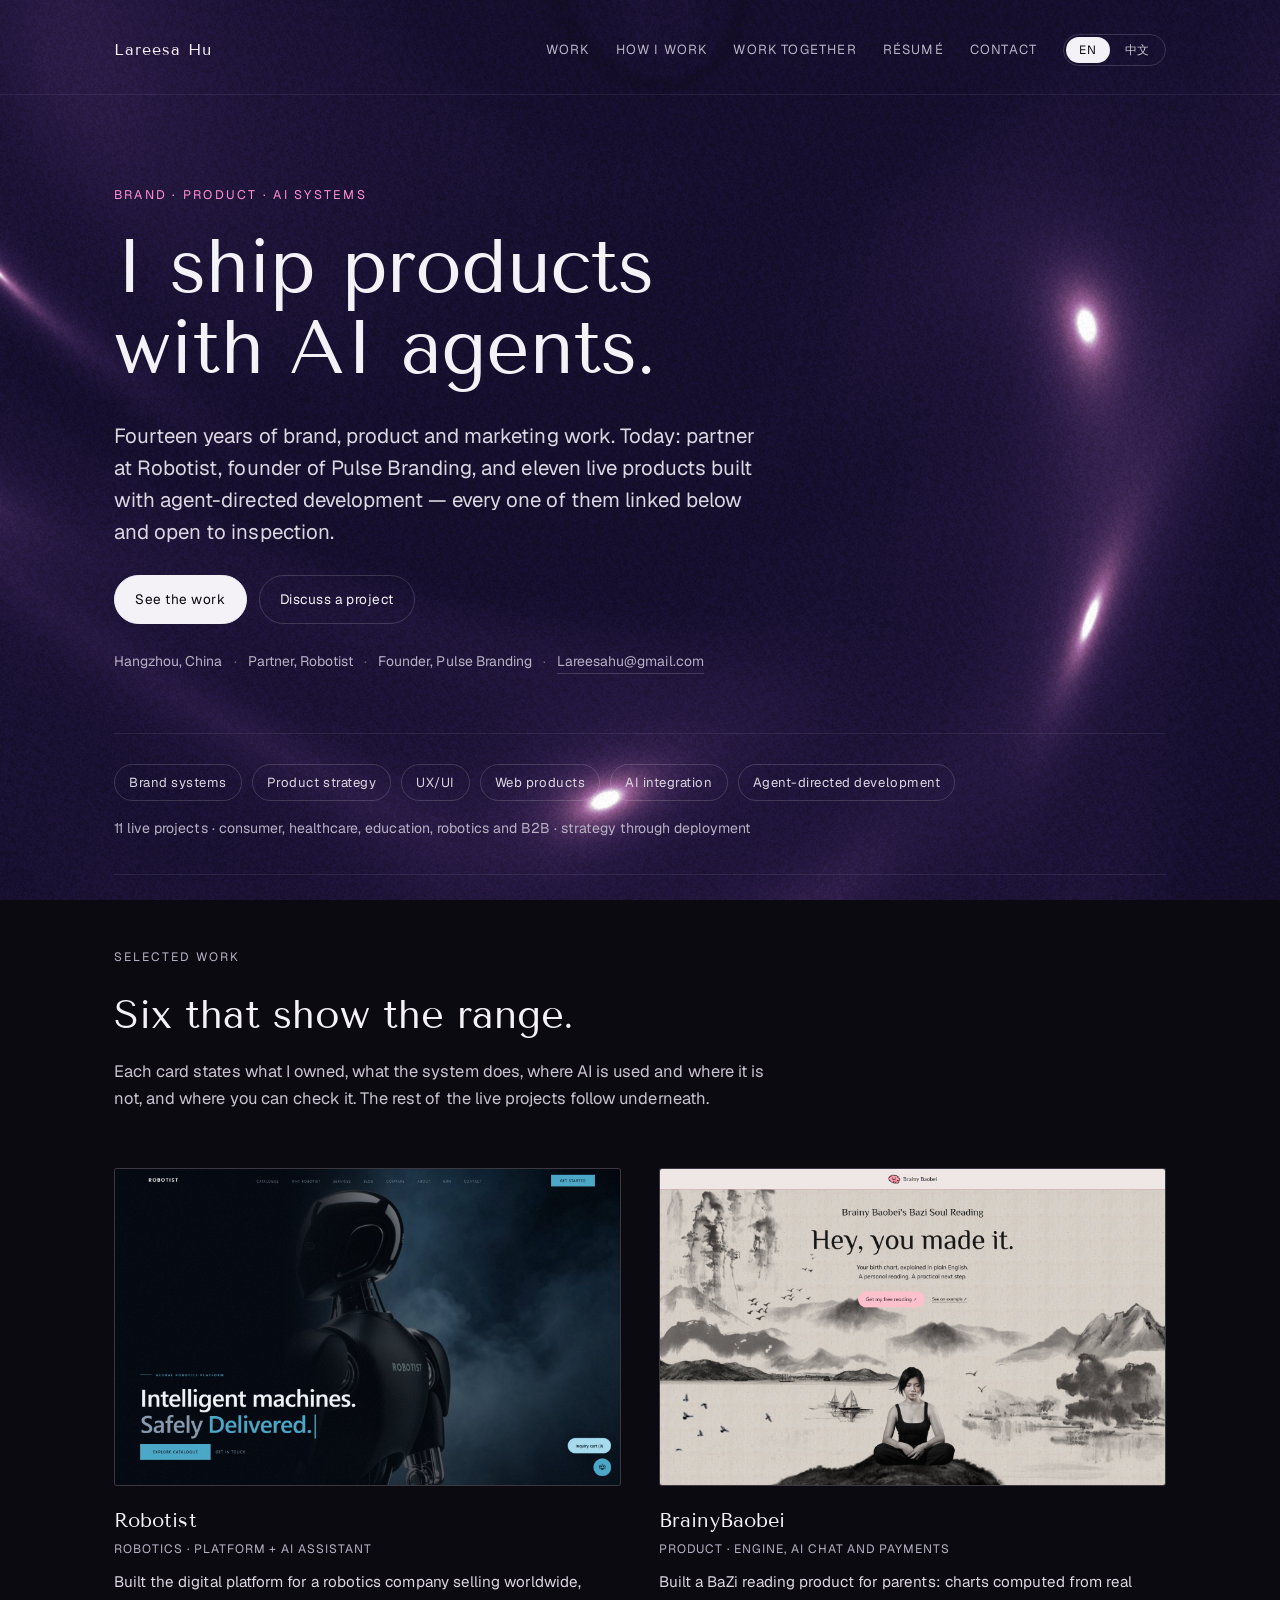
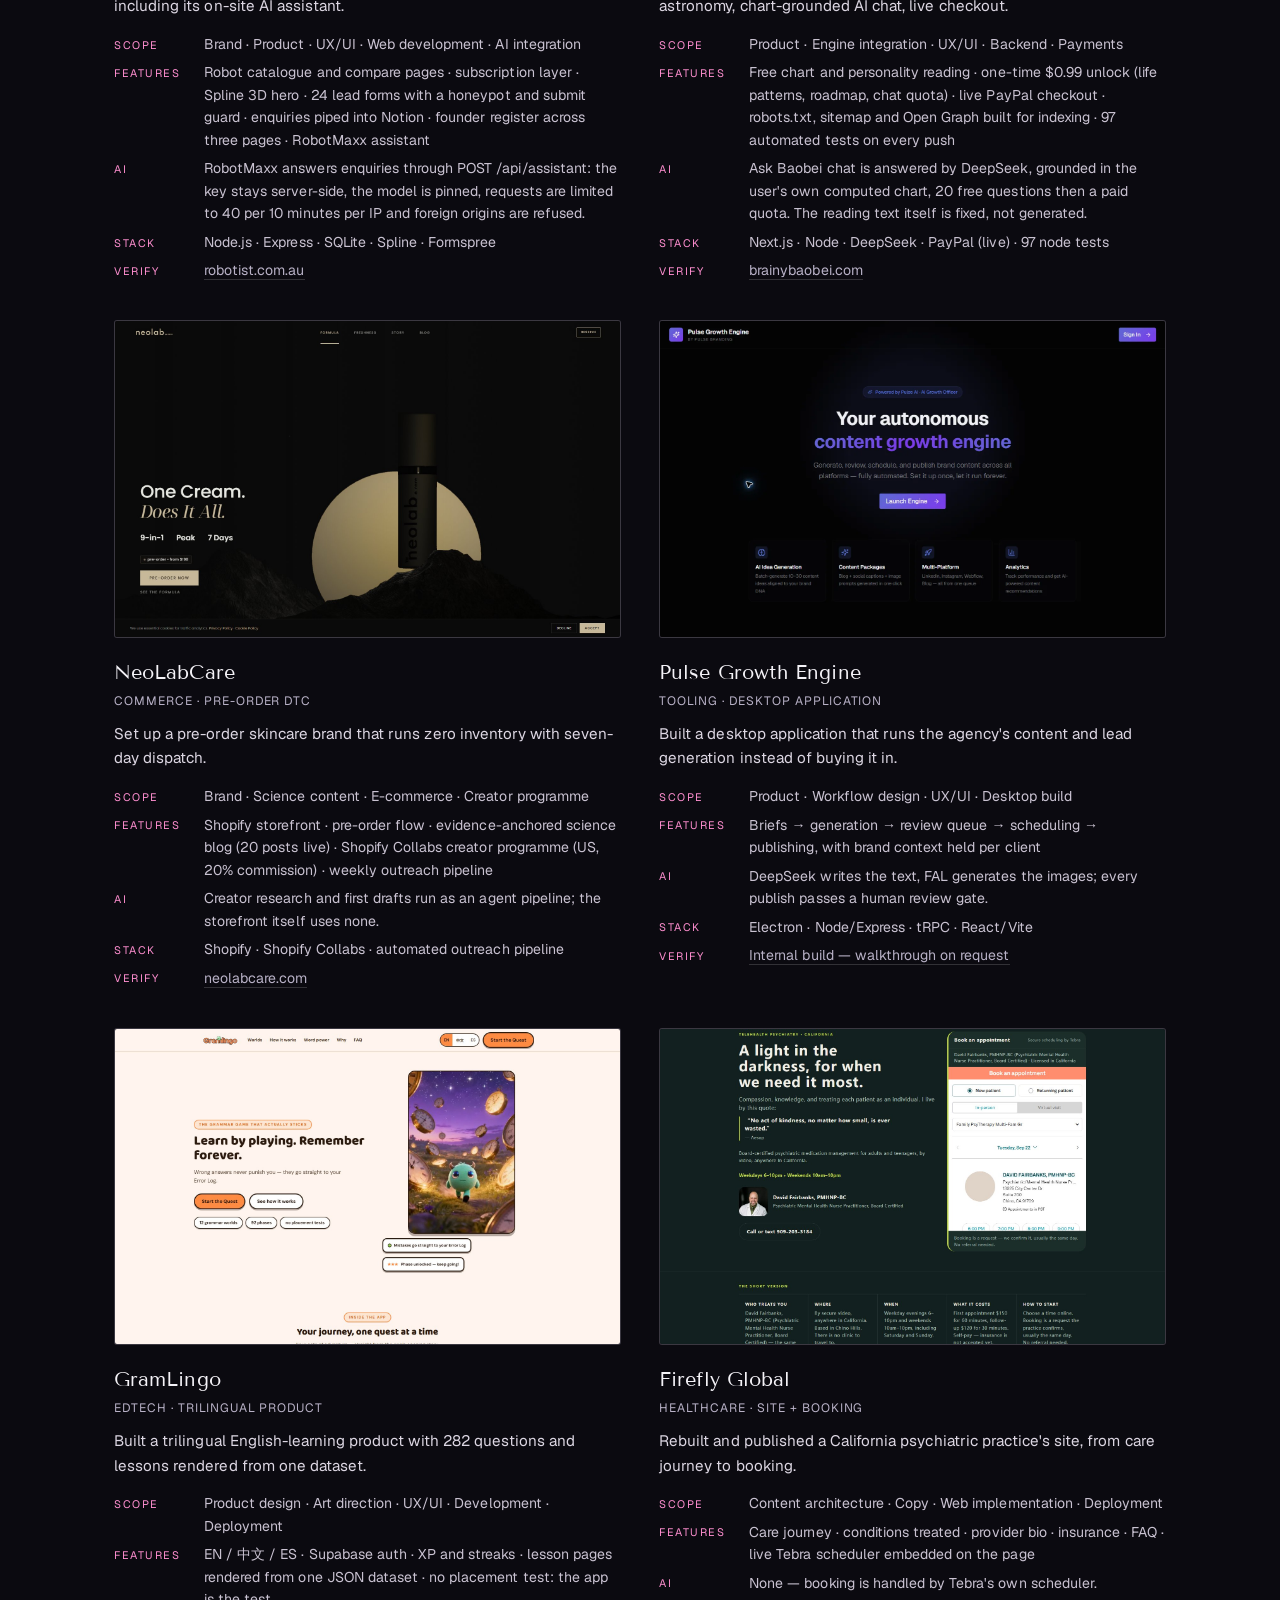
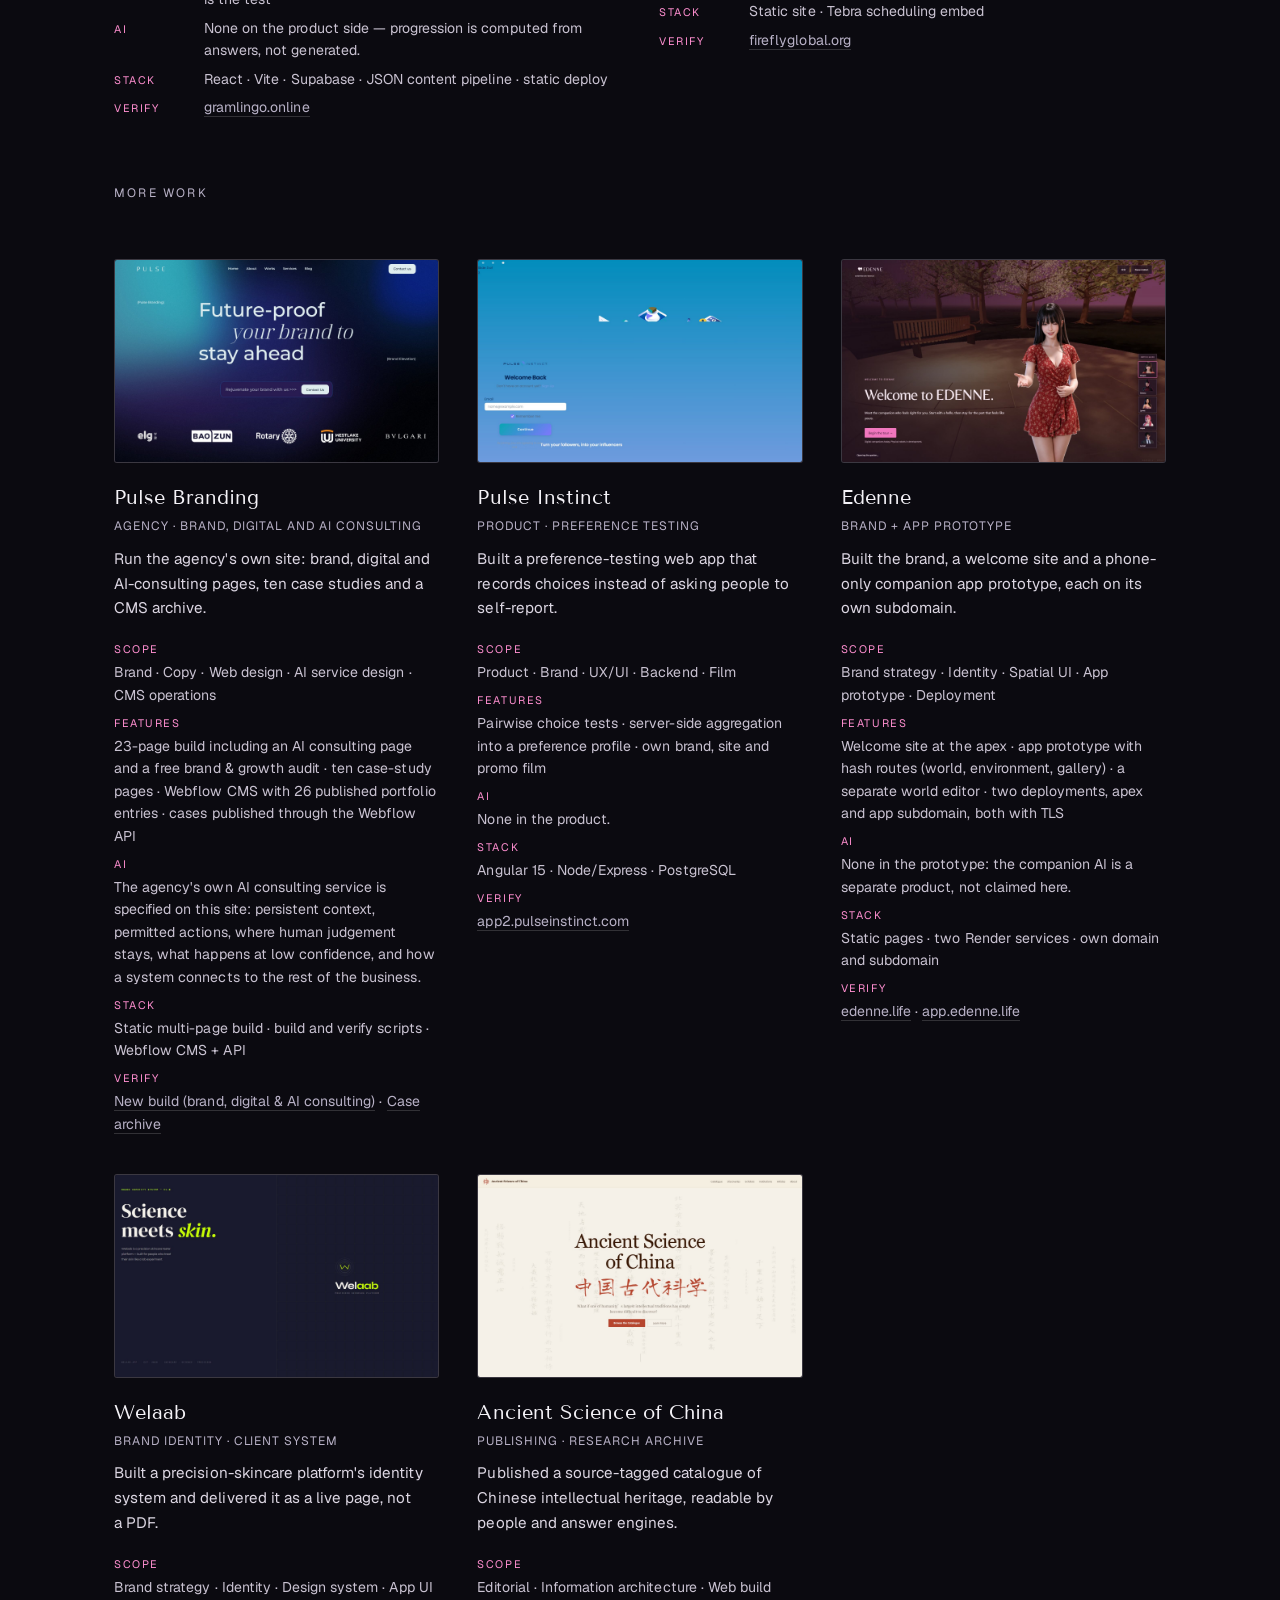
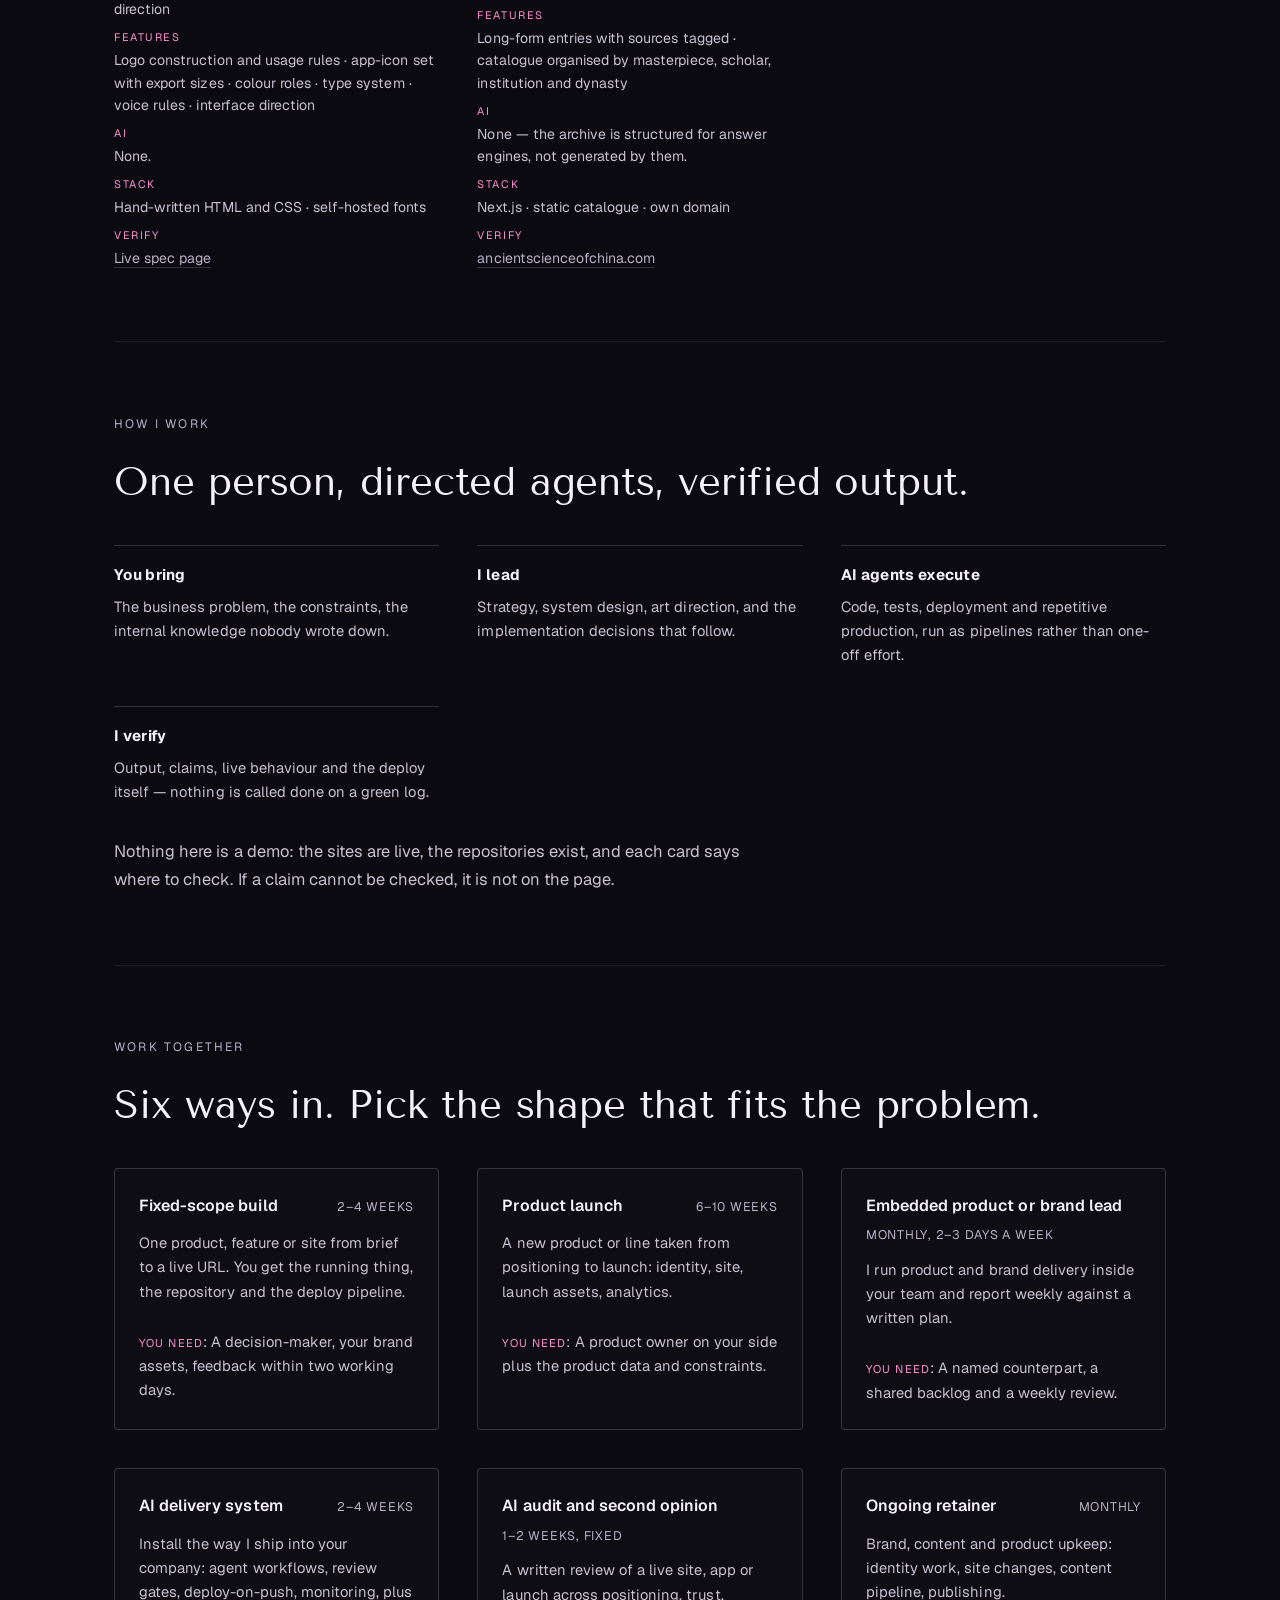
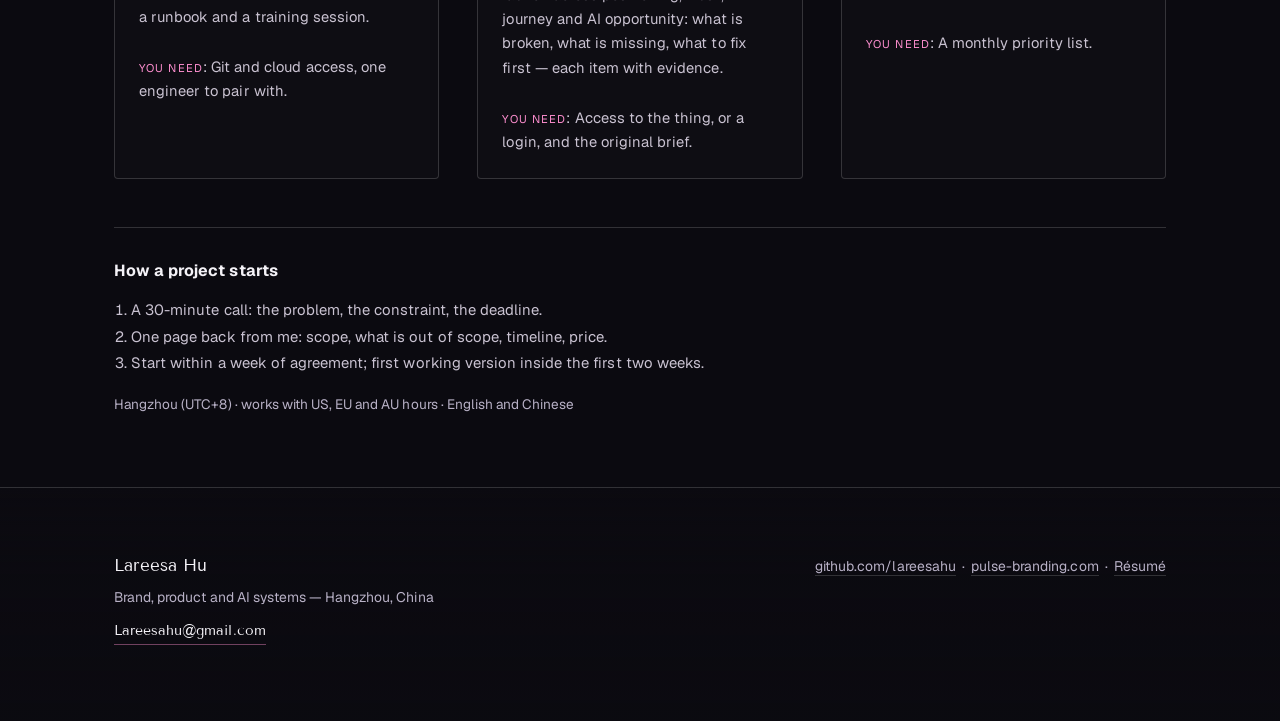
==== index.html @ 30052f09 "Restore the full-page background canvas (the rebuild dropped it) and lead the grid with the cases th" ====
<!doctype html>
<html lang="en">
<head>
<meta charset="utf-8">
<meta name="viewport" content="width=device-width, initial-scale=1">
<title>Lareesa Hu — brand, product and AI systems, shipped</title>
<meta name="description" content="Lareesa Hu — brand, product and AI systems. Live products built and shipped with AI agent pipelines: Firefly Global, Pulse Branding, Welaab, GramLingo, NeoLabCare, BrainyBaobei, Edenne, Ancient Science of China, Pulse Instinct, Robotist.">
<link rel="canonical" href="https://lareesahu.github.io/lareesa-hu/">
<meta name="theme-color" content="#0b0a10">
<meta name="author" content="Lareesa Hu">
<!-- Link preview: without these a share on LinkedIn / WeChat / Slack renders as a bare
     text link with no image. og:image must be an absolute URL, 1200x630, and the file
     has to be reachable without a redirect or the crawler drops it. -->
<meta property="og:type" content="website">
<meta property="og:site_name" content="Lareesa Hu">
<meta property="og:url" content="https://lareesahu.github.io/lareesa-hu/">
<meta property="og:title" content="Lareesa Hu — I ship products with AI agents.">
<meta property="og:description" content="Fourteen years of brand, marketing and product work — now run through agent pipelines that build, verify and deploy. Ten live products, all shipped and still running.">
<meta property="og:image" content="https://lareesahu.github.io/lareesa-hu/assets/og-cover.jpg">
<meta property="og:image:type" content="image/jpeg">
<meta property="og:image:width" content="1200">
<meta property="og:image:height" content="630">
<meta property="og:image:alt" content="Lareesa Hu — I ship products with AI agents. Ten live products, built end to end and still running.">
<meta property="og:locale" content="en">
<meta property="og:locale:alternate" content="zh_CN">
<meta name="twitter:card" content="summary_large_image">
<meta name="twitter:title" content="Lareesa Hu — I ship products with AI agents.">
<meta name="twitter:description" content="Fourteen years of brand, marketing and product work — now run through agent pipelines that build, verify and deploy. Ten live products, all shipped and still running.">
<meta name="twitter:image" content="https://lareesahu.github.io/lareesa-hu/assets/og-cover.jpg">
<meta name="twitter:image:alt" content="Lareesa Hu — I ship products with AI agents.">
<link rel="apple-touch-icon" href="data:image/svg+xml,%3Csvg%20xmlns='http://www.w3.org/2000/svg'%20viewBox='0%200%2040%2040'%3E%3Crect%20width='40'%20height='40'%20fill='%230b0a10'/%3E%3Ctext%20x='11'%20y='29'%20font-size='26'%20font-family='Georgia,serif'%20fill='%23ff8fd0'%3EL%3C/text%3E%3C/svg%3E">
<link rel="icon" href="data:image/svg+xml,%3Csvg%20xmlns='http://www.w3.org/2000/svg'%20viewBox='0%200%2040%2040'%3E%3Crect%20width='40'%20height='40'%20fill='%230b0a10'/%3E%3Ctext%20x='11'%20y='29'%20font-size='26'%20font-family='Georgia,serif'%20fill='%23ff8fd0'%3EL%3C/text%3E%3C/svg%3E">
<style>
  @font-face{
    font-family:'Tenor Sans';
    src:url('assets/fonts/TenorSans-Regular.ttf') format('truetype');
    font-weight:400;font-style:normal;font-display:swap;
  }
  @font-face{
    font-family:'Geist';
    src:url('assets/fonts/geist-latin.woff2') format('woff2');
    font-weight:100 900;font-style:normal;font-display:swap;
  }
  :root{
    --paper:#0b0a10;
    --ink:#f4f2f7;
    --muted:#b8b1c6;
    --accent:#ff8fd0;
    --line:rgba(255,255,255,.16);
    --line-soft:rgba(255,255,255,.08);
    --serif:'Tenor Sans','Times New Roman',Georgia,serif;
    --sans:'Geist',-apple-system,BlinkMacSystemFont,'Segoe UI',Roboto,Helvetica,Arial,sans-serif;
    --cjk:'PingFang SC','Hiragino Sans GB','Microsoft YaHei','Noto Sans CJK SC','Source Han Sans SC','Heiti SC',sans-serif;
    /* Latin first, then Chinese: a Latin word inside a Chinese line keeps its own face
       and only the CJK glyphs fall through to PingFang. */
    --sans-mixed:'Geist','PingFang SC','Hiragino Sans GB','Microsoft YaHei','Noto Sans CJK SC',sans-serif;
    --serif-mixed:'Tenor Sans','PingFang SC','Hiragino Sans GB','Microsoft YaHei','Noto Sans CJK SC',sans-serif;
    --pad:clamp(20px,5vw,72px);
    --gap:clamp(20px,3vw,40px);
  }
  *{box-sizing:border-box}
  html{-webkit-text-size-adjust:100%;overflow-x:hidden;overflow-x:clip}
  body{
    margin:0;background:var(--paper);color:var(--ink);
    font-family:var(--sans);font-size:17px;line-height:1.65;
    font-weight:400;letter-spacing:.002em;
    -webkit-font-smoothing:antialiased;
  }
  img{display:block;max-width:100%}
  a{color:inherit;text-underline-offset:.22em;text-decoration-thickness:1px}
  .wrap{max-width:1180px;margin:0 auto;padding:0 var(--pad)}
  header.top{
    position:relative;z-index:2;
    display:flex;flex-wrap:wrap;gap:14px 22px;align-items:center;justify-content:space-between;
    padding:clamp(20px,3vw,34px) 0 clamp(16px,2.4vw,28px);
  }
  header.top .sig{font-family:var(--serif);font-size:1rem;letter-spacing:.06em}
  header.top nav{display:flex;flex-wrap:wrap;gap:clamp(14px,2.4vw,26px);font-size:.82rem;align-items:center}
  header.top nav a{
    color:var(--muted);text-decoration:none;letter-spacing:.09em;text-transform:uppercase;
  }
  header.top nav a:hover{color:var(--accent)}

  .lang{
    display:inline-flex;gap:2px;padding:2px;border:1px solid var(--line);
    border-radius:999px;background:transparent;
  }
  .lang button{
    font:inherit;font-size:.75rem;line-height:1;letter-spacing:.06em;
    padding:7px 13px;border:0;border-radius:999px;cursor:pointer;
    background:transparent;color:#cdc6d2;transition:background .25s,color .25s;
  }
  .lang button:hover{color:var(--ink)}
  .lang button.on{background:var(--ink);color:var(--paper)}
  .lang button.on:hover{color:var(--paper)}
  hr.rule{border:0;border-top:1px solid var(--line-soft);margin:0}

  .hero{padding:clamp(38px,7vw,104px) 0 clamp(30px,4.6vw,68px);position:relative;isolation:isolate}
  canvas.ridges{
    position:fixed;inset:0;width:100vw;height:100vh;z-index:0;
    pointer-events:none;display:block;
  }
  .hero::before{
    content:'';position:absolute;left:-4%;top:0;width:108%;height:106%;
    z-index:-2;pointer-events:none;
    background:
      radial-gradient(52% 46% at 76% 20%, rgba(66,168,255,.09), rgba(66,168,255,0) 72%),
      radial-gradient(50% 46% at 30% 72%, rgba(255,166,196,.13), rgba(255,166,196,0) 74%),
      radial-gradient(42% 40% at 62% 44%, rgba(168,81,211,.05), rgba(168,81,211,0) 74%);
    -webkit-mask-image:linear-gradient(to bottom,rgba(0,0,0,1) 50%,rgba(0,0,0,0) 100%);
    mask-image:linear-gradient(to bottom,rgba(0,0,0,1) 50%,rgba(0,0,0,0) 100%);
  }
  .hero-grid{display:block}
  .sr-only{position:absolute;width:1px;height:1px;overflow:hidden;clip:rect(0 0 0 0);white-space:nowrap}
  .kicker{
    margin:0 0 clamp(14px,2vw,22px);color:#ff8fd0;
    font-size:.78rem;letter-spacing:.18em;text-transform:uppercase;
  }
  h1{
    font-family:var(--serif);font-weight:400;margin:0;
    font-size:clamp(2.5rem,7.2vw,4.75rem);line-height:1.06;letter-spacing:-.01em;
    text-wrap:balance;
  }
  .lede{
    margin:clamp(20px,3vw,32px) 0 0;max-width:46ch;
    font-size:clamp(1.02rem,1.6vw,1.28rem);line-height:1.55;color:#dcd6e2;
    text-wrap:pretty;
  }
  .meta{
    margin:clamp(18px,2.4vw,26px) 0 0;color:var(--muted);font-size:.87rem;
    display:flex;flex-wrap:wrap;align-items:baseline;
  }
  .meta > *{white-space:nowrap}
  .meta > *:not(:last-child)::after{content:'·';display:inline-block;padding:0 11px;color:#6d6577}
  .meta a{text-decoration:none;border-bottom:1px solid var(--line)}
  .nb{white-space:nowrap}
  @media (max-width:900px){
    .meta{flex-direction:column;align-items:flex-start;gap:3px}
    .meta > *:not(:last-child)::after{display:none}
  }

  section{padding:clamp(44px,5.6vw,78px) 0;border-top:1px solid var(--line-soft)}
  .label{
    margin:0 0 clamp(16px,2vw,26px);color:var(--muted);
    font-size:.76rem;letter-spacing:.18em;text-transform:uppercase;
  }
  h2{
    font-family:var(--serif);font-weight:400;margin:0 0 clamp(12px,2vw,20px);
    font-size:clamp(1.7rem,3.6vw,2.5rem);line-height:1.12;letter-spacing:-.005em;
    text-wrap:balance;
  }
  .section-intro{margin:0;max-width:60ch;color:#c9c2d1;font-size:1.03rem;text-wrap:pretty}

  .grid{
    margin-top:clamp(30px,4.4vw,58px);
    display:grid;gap:var(--gap);
    grid-template-columns:repeat(auto-fit,minmax(min(100%,338px),1fr));
  }
  .card{display:flex;flex-direction:column}
  .shot{
    display:block;position:relative;overflow:hidden;border:1px solid var(--line);
    background:#15121c;border-radius:3px;
  }
  .shot img{
    width:100%;height:auto;aspect-ratio:16/10;object-fit:cover;object-position:top;
    transition:transform .6s cubic-bezier(.2,.6,.2,1);
  }
  .card a.shot:hover img{transform:scale(1.024)}
  /* Card covers: the still is the cover; the clip fades in over it only once the
     card is on screen and the browser has actually started playing. */
  .shot .clip{
    position:absolute;inset:0;width:100%;height:100%;
    object-fit:cover;object-position:top;opacity:0;
    transition:opacity .55s cubic-bezier(.2,.6,.2,1);
    pointer-events:none;
  }
  .shot .clip.on{opacity:1}
  .shot:hover .clip{transform:scale(1.024)}
  .clip{transition:opacity .55s cubic-bezier(.2,.6,.2,1),transform .6s cubic-bezier(.2,.6,.2,1)}
  .card h3{
    font-family:var(--serif);font-weight:400;font-size:1.22rem;
    margin:18px 0 4px;letter-spacing:.004em;
  }
  .card .where{
    color:var(--muted);font-size:.76rem;letter-spacing:.08em;text-transform:uppercase;
    margin:0 0 10px;
  }
  .card p{margin:0 0 12px;font-size:.96rem;line-height:1.62;color:#c9c2d1;text-wrap:pretty}
  .card .live{
    margin-top:auto;font-size:.83rem;color:var(--accent);text-decoration:none;
    border-bottom:1px solid rgba(139,26,74,.35);align-self:flex-start;padding-bottom:1px;
  }
  .card .live:hover{border-bottom-color:var(--accent)}

  .setup{
    margin-top:clamp(26px,3.6vw,46px);
    display:grid;gap:clamp(22px,3vw,38px) clamp(28px,4vw,56px);
    grid-template-columns:repeat(auto-fit,minmax(min(100%,300px),1fr));
  }
  .setup article p{margin:0;color:#c9c2d1;font-size:.96rem;text-wrap:pretty}
  .setup h3{
    font-family:var(--serif);font-weight:400;font-size:1.06rem;margin:0 0 8px;text-wrap:balance;
  }
  .setup h3 b{font-weight:400}
  .setup h3 span{color:var(--accent);font-family:var(--sans);font-size:.74rem;letter-spacing:.14em;margin-right:9px;vertical-align:2px}

  footer{
    border-top:1px solid var(--line);padding:clamp(34px,5vw,64px) 0 clamp(40px,6vw,80px);
    /* the shader's brightest filaments can land here; a soft scrim keeps the small type off the bloom */
    background:linear-gradient(to bottom,rgba(11,10,16,0) 0,rgba(11,10,16,.42) 38%,rgba(11,10,16,.62) 100%);
  }
  footer .foot{
    display:flex;flex-wrap:wrap;gap:16px 34px;align-items:baseline;justify-content:space-between;
    color:var(--muted);font-size:.87rem;
  }
  footer .name{font-family:var(--serif);color:var(--ink);font-size:1.05rem}
  footer a{text-decoration:none;border-bottom:1px solid var(--line)}
  /* the one thing a visitor came to this section to find, so it gets the accent */
  footer .mail{
    display:inline-block;margin-top:12px;font-family:var(--serif);
    font-size:1.05rem;color:var(--accent);
    border-bottom:1px solid rgba(255,143,208,.42);padding-bottom:1px;
  }
  footer .mail:hover{border-bottom-color:var(--accent)}

  /* Chinese typography — clear and contemporary, never decorative */
  html[lang="zh"] body{
    font-family:var(--sans-mixed);
    line-height:1.82;letter-spacing:.012em;font-size:16.5px;
  }
  html[lang="zh"] h1,
  html[lang="zh"] h2,
  html[lang="zh"] .sig,
  html[lang="zh"] .card h3,
  html[lang="zh"] .setup h3,
  html[lang="zh"] footer .name{
    font-family:var(--serif-mixed);font-weight:400;letter-spacing:0;
  }
  html[lang="zh"] h1{font-size:clamp(2.4rem,5.4vw,4rem);line-height:1.18;word-break:keep-all;overflow-wrap:normal}
  @media (max-width:700px){ html[lang="zh"] h1 .h1b{display:block} }
  html[lang="zh"] h1 .svc{
    display:block;margin-top:.34em;font-family:var(--sans-mixed);
    font-size:.42em;line-height:1.5;letter-spacing:.02em;color:var(--muted);
    word-break:keep-all;
  }
  html[lang="zh"] h2{line-height:1.3;font-size:clamp(1.62rem,3.7vw,2.4rem)}
  html[lang="zh"] .kicker{letter-spacing:.08em;font-size:.84rem}
  html[lang="zh"] .label{letter-spacing:.16em}
  html[lang="zh"] .card .where{letter-spacing:.12em}
  html[lang="zh"] .lede{line-height:1.9;max-width:26em}
  html[lang="zh"] .card p,
  html[lang="zh"] .setup article p,
  html[lang="zh"] .section-intro{line-height:1.85}
  html[lang="zh"] .card p{font-size:.95rem}
  html[lang="zh"] .setup{grid-template-columns:repeat(auto-fit,minmax(min(100%,330px),1fr))}
  html[lang="zh"] body,
  html[lang="zh"] p,
  html[lang="zh"] h1,
  html[lang="zh"] h2,
  html[lang="zh"] h3,
  html[lang="zh"] h4{line-break:strict}
  html[lang="zh"] header.top nav a{letter-spacing:.1em}

  @media (max-width:560px){
    body{font-size:16px}
    .card h3{margin-top:14px}
    html[lang="zh"] body{font-size:16px}
  }
  :focus-visible{outline:2px solid var(--accent);outline-offset:3px}
  .card{transition:transform .3s cubic-bezier(.22,.8,.24,1)}
  @media (hover:hover) and (pointer:fine){
    .card:hover{transform:translateY(-3px)}
  }
  @media (prefers-reduced-motion:no-preference){
    .rise{opacity:0;transform:translateY(14px);animation:riseIn .72s cubic-bezier(.22,.8,.24,1) forwards}
    .hero-copy > .rise:nth-child(2){animation-delay:.10s}
    .hero-copy > .rise:nth-child(3){animation-delay:.20s}
    .hero-copy > .rise:nth-child(4){animation-delay:.30s}
    .js-reveal{
      opacity:0;transform:translateY(16px);
      transition:opacity .64s cubic-bezier(.22,.8,.24,1),transform .64s cubic-bezier(.22,.8,.24,1);
    }
    .js-reveal.in{opacity:1;transform:none}
  }
  @keyframes riseIn{to{opacity:1;transform:none}}
  @media (prefers-reduced-motion:reduce){
    .shot img,.lang button,.card{transition:none}
    .rise,.js-reveal{opacity:1;transform:none;animation:none}
  }

  /* Full-page background: the canvas is pinned to the viewport behind all content,
     so the shader runs edge to edge instead of sitting in the hero block. */
  .wrap{position:relative;z-index:1}
  .hero{isolation:auto}
  .hero::before{display:none}

  /* ---- Capability strip, spec rows and engagement options (2026-09-24) ---- */
  .cta{display:flex;flex-wrap:wrap;gap:12px;margin:clamp(20px,2.6vw,28px) 0 0}
  .btn{
    display:inline-block;font-size:.85rem;letter-spacing:.04em;text-decoration:none;
    padding:12px 20px;border:1px solid var(--line);border-radius:999px;color:var(--ink);
    transition:border-color .25s,color .25s,background .25s;
  }
  .btn:hover{border-color:var(--accent);color:var(--accent)}
  .btn.primary{background:var(--ink);border-color:var(--ink);color:var(--paper)}
  .btn.primary:hover{background:var(--accent);border-color:var(--accent);color:var(--paper)}

  .strip{padding:clamp(22px,3vw,30px) 0 clamp(26px,3.4vw,34px);border-top:1px solid var(--line-soft)}
  .strip ul{list-style:none;margin:0;padding:0;display:flex;flex-wrap:wrap;gap:10px}
  .strip li{
    font-size:.82rem;letter-spacing:.04em;color:#dcd6e2;
    border:1px solid var(--line);border-radius:999px;padding:7px 14px;
  }
  .strip .fact{margin:16px 0 0;color:var(--muted);font-size:.88rem}

  .label.sub{margin-top:clamp(44px,5vw,64px)}
  .card .one{margin:0 0 14px;font-size:.95rem;color:#dcd6e2}
  .card .spec{margin:0;display:grid;grid-template-columns:76px minmax(0,1fr);gap:6px 14px}
  .card .spec dt{
    margin:0;font-size:.68rem;letter-spacing:.14em;text-transform:uppercase;
    color:var(--accent);padding-top:.35em;
  }
  .card .spec dd{margin:0;font-size:.88rem;line-height:1.6;color:#c9c2d1}
  .card .spec .proof a{color:var(--muted);text-decoration:none;border-bottom:1px solid var(--line)}
  .card .spec .proof a:hover{color:var(--accent);border-bottom-color:var(--accent)}
  .card .proof-zh{display:none}
  .grid.more{grid-template-columns:repeat(auto-fit,minmax(min(100%,300px),1fr));gap:var(--gap)}
  .card.compact .spec{grid-template-columns:1fr;gap:2px}
  .card.compact .spec dt{padding-top:.6em}

  #how .rows,#ways .options{margin-top:clamp(26px,3.4vw,40px);display:grid;gap:var(--gap);
    grid-template-columns:repeat(auto-fit,minmax(min(100%,300px),1fr))}
  #how .row{border-top:1px solid var(--line);padding-top:16px}
  #how .row h4{margin:0 0 8px;font-family:var(--sans-mixed);font-size:.95rem;letter-spacing:.02em}
  #how .row p{margin:0;font-size:.92rem;color:#c9c2d1}
  .section-intro.tight{margin-top:clamp(24px,3vw,34px)}

  #ways .option{display:flex;flex-direction:column;border:1px solid var(--line);border-radius:4px;
    padding:clamp(18px,2.2vw,24px);background:rgba(255,255,255,.015)}
  .opt-head{display:flex;flex-wrap:wrap;gap:6px 14px;align-items:baseline;justify-content:space-between}
  .opt-head h3{margin:0;font-family:var(--sans-mixed);font-size:1rem;font-weight:600}
  .opt-len{color:var(--muted);font-size:.78rem;letter-spacing:.06em;text-transform:uppercase}
  #ways .option p{margin:12px 0 0;font-size:.92rem;color:#c9c2d1}
  #ways .opt-need{margin-top:auto;padding-top:14px;color:var(--muted);font-size:.85rem}
  #ways .opt-need span:first-child{color:var(--accent);letter-spacing:.1em;text-transform:uppercase;font-size:.7rem}
  .start{margin-top:clamp(30px,4vw,48px);border-top:1px solid var(--line);padding-top:clamp(22px,3vw,30px)}
  .start h4{margin:0 0 12px;font-family:var(--sans-mixed);font-size:1rem}
  .start ol{margin:0;padding-left:1.15em;color:#c9c2d1;font-size:.93rem;line-height:1.8}
  .start-line{margin:16px 0 0;color:var(--muted);font-size:.85rem}
  .foot .mail{display:inline-block;margin-top:10px;font-size:.9rem;color:var(--ink)}

  /* ---- Capability strip, spec rows and engagement options (2026-09-24) ---- */
  .cta{display:flex;flex-wrap:wrap;gap:12px;margin:clamp(20px,2.6vw,28px) 0 0}
  .btn{
    display:inline-block;font-size:.85rem;letter-spacing:.04em;text-decoration:none;
    padding:12px 20px;border:1px solid var(--line);border-radius:999px;color:var(--ink);
    transition:border-color .25s,color .25s,background .25s;
  }
  .btn:hover{border-color:var(--accent);color:var(--accent)}
  .btn.primary{background:var(--ink);border-color:var(--ink);color:var(--paper)}
  .btn.primary:hover{background:var(--accent);border-color:var(--accent);color:var(--paper)}

  .strip{padding:clamp(22px,3vw,30px) 0 clamp(26px,3.4vw,34px);border-top:1px solid var(--line-soft)}
  .strip ul{list-style:none;margin:0;padding:0;display:flex;flex-wrap:wrap;gap:10px}
  .strip li{
    font-size:.82rem;letter-spacing:.04em;color:#dcd6e2;
    border:1px solid var(--line);border-radius:999px;padding:7px 14px;
  }
  .strip .fact{margin:16px 0 0;color:var(--muted);font-size:.88rem}

  .label.sub{margin-top:clamp(44px,5vw,64px)}
  .card .one{margin:0 0 14px;font-size:.95rem;color:#dcd6e2}
  .card .spec{margin:0;display:grid;grid-template-columns:76px minmax(0,1fr);gap:6px 14px}
  .card .spec dt{
    margin:0;font-size:.68rem;letter-spacing:.14em;text-transform:uppercase;
    color:var(--accent);padding-top:.35em;
  }
  .card .spec dd{margin:0;font-size:.88rem;line-height:1.6;color:#c9c2d1}
  .card .spec .proof a{color:var(--muted);text-decoration:none;border-bottom:1px solid var(--line)}
  .card .spec .proof a:hover{color:var(--accent);border-bottom-color:var(--accent)}
  .card .proof-zh{display:none}
  .grid.more{grid-template-columns:repeat(auto-fit,minmax(min(100%,300px),1fr));gap:var(--gap)}
  .card.compact .spec{grid-template-columns:1fr;gap:2px}
  .card.compact .spec dt{padding-top:.6em}

  #how .rows,#ways .options{margin-top:clamp(26px,3.4vw,40px);display:grid;gap:var(--gap);
    grid-template-columns:repeat(auto-fit,minmax(min(100%,300px),1fr))}
  #how .row{border-top:1px solid var(--line);padding-top:16px}
  #how .row h4{margin:0 0 8px;font-family:var(--sans-mixed);font-size:.95rem;letter-spacing:.02em}
  #how .row p{margin:0;font-size:.92rem;color:#c9c2d1}
  .section-intro.tight{margin-top:clamp(24px,3vw,34px)}

  #ways .option{display:flex;flex-direction:column;border:1px solid var(--line);border-radius:4px;
    padding:clamp(18px,2.2vw,24px);background:rgba(255,255,255,.015)}
  .opt-head{display:flex;flex-wrap:wrap;gap:6px 14px;align-items:baseline;justify-content:space-between}
  .opt-head h3{margin:0;font-family:var(--sans-mixed);font-size:1rem;font-weight:600}
  .opt-len{color:var(--muted);font-size:.78rem;letter-spacing:.06em;text-transform:uppercase}
  #ways .option p{margin:12px 0 0;font-size:.92rem;color:#c9c2d1}
  #ways .opt-need{margin-top:auto;padding-top:14px;color:var(--muted);font-size:.85rem}
  #ways .opt-need span:first-child{color:var(--accent);letter-spacing:.1em;text-transform:uppercase;font-size:.7rem}
  .start{margin-top:clamp(30px,4vw,48px);border-top:1px solid var(--line);padding-top:clamp(22px,3vw,30px)}
  .start h4{margin:0 0 12px;font-family:var(--sans-mixed);font-size:1rem}
  .start ol{margin:0;padding-left:1.15em;color:#c9c2d1;font-size:.93rem;line-height:1.8}
  .start-line{margin:16px 0 0;color:var(--muted);font-size:.85rem}
  .foot .mail{display:inline-block;margin-top:10px;font-size:.9rem;color:var(--ink)}

  /* ---- Capability strip, spec rows and engagement options (2026-09-24) ---- */
  .cta{display:flex;flex-wrap:wrap;gap:12px;margin:clamp(20px,2.6vw,28px) 0 0}
  .btn{
    display:inline-block;font-size:.85rem;letter-spacing:.04em;text-decoration:none;
    padding:12px 20px;border:1px solid var(--line);border-radius:999px;color:var(--ink);
    transition:border-color .25s,color .25s,background .25s;
  }
  .btn:hover{border-color:var(--accent);color:var(--accent)}
  .btn.primary{background:var(--ink);border-color:var(--ink);color:var(--paper)}
  .btn.primary:hover{background:var(--accent);border-color:var(--accent);color:var(--paper)}

  .strip{padding:clamp(22px,3vw,30px) 0 clamp(26px,3.4vw,34px);border-top:1px solid var(--line-soft)}
  .strip ul{list-style:none;margin:0;padding:0;display:flex;flex-wrap:wrap;gap:10px}
  .strip li{
    font-size:.82rem;letter-spacing:.04em;color:#dcd6e2;
    border:1px solid var(--line);border-radius:999px;padding:7px 14px;
  }
  .strip .fact{margin:16px 0 0;color:var(--muted);font-size:.88rem}

  .label.sub{margin-top:clamp(44px,5vw,64px)}
  .card .one{margin:0 0 14px;font-size:.95rem;color:#dcd6e2}
  .card .spec{margin:0;display:grid;grid-template-columns:76px minmax(0,1fr);gap:6px 14px}
  .card .spec dt{
    margin:0;font-size:.68rem;letter-spacing:.14em;text-transform:uppercase;
    color:var(--accent);padding-top:.35em;
  }
  .card .spec dd{margin:0;font-size:.88rem;line-height:1.6;color:#c9c2d1}
  .card .spec .proof a{color:var(--muted);text-decoration:none;border-bottom:1px solid var(--line)}
  .card .spec .proof a:hover{color:var(--accent);border-bottom-color:var(--accent)}
  .card .proof-zh{display:none}
  .grid.more{grid-template-columns:repeat(auto-fit,minmax(min(100%,300px),1fr));gap:var(--gap)}
  .card.compact .spec{grid-template-columns:1fr;gap:2px}
  .card.compact .spec dt{padding-top:.6em}

  #how .rows,#ways .options{margin-top:clamp(26px,3.4vw,40px);display:grid;gap:var(--gap);
    grid-template-columns:repeat(auto-fit,minmax(min(100%,300px),1fr))}
  #how .row{border-top:1px solid var(--line);padding-top:16px}
  #how .row h4{margin:0 0 8px;font-family:var(--sans-mixed);font-size:.95rem;letter-spacing:.02em}
  #how .row p{margin:0;font-size:.92rem;color:#c9c2d1}
  .section-intro.tight{margin-top:clamp(24px,3vw,34px)}

  #ways .option{display:flex;flex-direction:column;border:1px solid var(--line);border-radius:4px;
    padding:clamp(18px,2.2vw,24px);background:rgba(255,255,255,.015)}
  .opt-head{display:flex;flex-wrap:wrap;gap:6px 14px;align-items:baseline;justify-content:space-between}
  .opt-head h3{margin:0;font-family:var(--sans-mixed);font-size:1rem;font-weight:600}
  .opt-len{color:var(--muted);font-size:.78rem;letter-spacing:.06em;text-transform:uppercase}
  #ways .option p{margin:12px 0 0;font-size:.92rem;color:#c9c2d1}
  #ways .opt-need{margin-top:auto;padding-top:14px;color:var(--muted);font-size:.85rem}
  #ways .opt-need span:first-child{color:var(--accent);letter-spacing:.1em;text-transform:uppercase;font-size:.7rem}
  .start{margin-top:clamp(30px,4vw,48px);border-top:1px solid var(--line);padding-top:clamp(22px,3vw,30px)}
  .start h4{margin:0 0 12px;font-family:var(--sans-mixed);font-size:1rem}
  .start ol{margin:0;padding-left:1.15em;color:#c9c2d1;font-size:.93rem;line-height:1.8}
  .start-line{margin:16px 0 0;color:var(--muted);font-size:.85rem}
  .foot .mail{display:inline-block;margin-top:10px;font-size:.9rem;color:var(--ink)}

  /* ---- Capability strip, spec rows and engagement options (2026-09-24) ---- */
  .cta{display:flex;flex-wrap:wrap;gap:12px;margin:clamp(20px,2.6vw,28px) 0 0}
  .btn{
    display:inline-block;font-size:.85rem;letter-spacing:.04em;text-decoration:none;
    padding:12px 20px;border:1px solid var(--line);border-radius:999px;color:var(--ink);
    transition:border-color .25s,color .25s,background .25s;
  }
  .btn:hover{border-color:var(--accent);color:var(--accent)}
  .btn.primary{background:var(--ink);border-color:var(--ink);color:var(--paper)}
  .btn.primary:hover{background:var(--accent);border-color:var(--accent);color:var(--paper)}

  .strip{padding:clamp(22px,3vw,30px) 0 clamp(26px,3.4vw,34px);border-top:1px solid var(--line-soft)}
  .strip ul{list-style:none;margin:0;padding:0;display:flex;flex-wrap:wrap;gap:10px}
  .strip li{
    font-size:.82rem;letter-spacing:.04em;color:#dcd6e2;
    border:1px solid var(--line);border-radius:999px;padding:7px 14px;
  }
  .strip .fact{margin:16px 0 0;color:var(--muted);font-size:.88rem}

  .label.sub{margin-top:clamp(44px,5vw,64px)}
  .card .one{margin:0 0 14px;font-size:.95rem;color:#dcd6e2}
  .card .spec{margin:0;display:grid;grid-template-columns:76px minmax(0,1fr);gap:6px 14px}
  .card .spec dt{
    margin:0;font-size:.68rem;letter-spacing:.14em;text-transform:uppercase;
    color:var(--accent);padding-top:.35em;
  }
  .card .spec dd{margin:0;font-size:.88rem;line-height:1.6;color:#c9c2d1}
  .card .spec .proof a{color:var(--muted);text-decoration:none;border-bottom:1px solid var(--line)}
  .card .spec .proof a:hover{color:var(--accent);border-bottom-color:var(--accent)}
  .card .proof-zh{display:none}
  .grid.more{grid-template-columns:repeat(auto-fit,minmax(min(100%,300px),1fr));gap:var(--gap)}
  .card.compact .spec{grid-template-columns:1fr;gap:2px}
  .card.compact .spec dt{padding-top:.6em}

  #how .rows,#ways .options{margin-top:clamp(26px,3.4vw,40px);display:grid;gap:var(--gap);
    grid-template-columns:repeat(auto-fit,minmax(min(100%,300px),1fr))}
  #how .row{border-top:1px solid var(--line);padding-top:16px}
  #how .row h4{margin:0 0 8px;font-family:var(--sans-mixed);font-size:.95rem;letter-spacing:.02em}
  #how .row p{margin:0;font-size:.92rem;color:#c9c2d1}
  .section-intro.tight{margin-top:clamp(24px,3vw,34px)}

  #ways .option{display:flex;flex-direction:column;border:1px solid var(--line);border-radius:4px;
    padding:clamp(18px,2.2vw,24px);background:rgba(255,255,255,.015)}
  .opt-head{display:flex;flex-wrap:wrap;gap:6px 14px;align-items:baseline;justify-content:space-between}
  .opt-head h3{margin:0;font-family:var(--sans-mixed);font-size:1rem;font-weight:600}
  .opt-len{color:var(--muted);font-size:.78rem;letter-spacing:.06em;text-transform:uppercase}
  #ways .option p{margin:12px 0 0;font-size:.92rem;color:#c9c2d1}
  #ways .opt-need{margin-top:auto;padding-top:14px;color:var(--muted);font-size:.85rem}
  #ways .opt-need span:first-child{color:var(--accent);letter-spacing:.1em;text-transform:uppercase;font-size:.7rem}
  .start{margin-top:clamp(30px,4vw,48px);border-top:1px solid var(--line);padding-top:clamp(22px,3vw,30px)}
  .start h4{margin:0 0 12px;font-family:var(--sans-mixed);font-size:1rem}
  .start ol{margin:0;padding-left:1.15em;color:#c9c2d1;font-size:.93rem;line-height:1.8}
  .start-line{margin:16px 0 0;color:var(--muted);font-size:.85rem}
  .foot .mail{display:inline-block;margin-top:10px;font-size:.9rem;color:var(--ink)}

  /* ---- Capability strip, spec rows and engagement options (2026-09-24) ---- */
  .cta{display:flex;flex-wrap:wrap;gap:12px;margin:clamp(20px,2.6vw,28px) 0 0}
  .btn{
    display:inline-block;font-size:.85rem;letter-spacing:.04em;text-decoration:none;
    padding:12px 20px;border:1px solid var(--line);border-radius:999px;color:var(--ink);
    transition:border-color .25s,color .25s,background .25s;
  }
  .btn:hover{border-color:var(--accent);color:var(--accent)}
  .btn.primary{background:var(--ink);border-color:var(--ink);color:var(--paper)}
  .btn.primary:hover{background:var(--accent);border-color:var(--accent);color:var(--paper)}

  .strip{padding:clamp(22px,3vw,30px) 0 clamp(26px,3.4vw,34px);border-top:1px solid var(--line-soft)}
  .strip ul{list-style:none;margin:0;padding:0;display:flex;flex-wrap:wrap;gap:10px}
  .strip li{
    font-size:.82rem;letter-spacing:.04em;color:#dcd6e2;
    border:1px solid var(--line);border-radius:999px;padding:7px 14px;
  }
  .strip .fact{margin:16px 0 0;color:var(--muted);font-size:.88rem}

  .label.sub{margin-top:clamp(44px,5vw,64px)}
  .card .one{margin:0 0 14px;font-size:.95rem;color:#dcd6e2}
  .card .spec{margin:0;display:grid;grid-template-columns:76px minmax(0,1fr);gap:6px 14px}
  .card .spec dt{
    margin:0;font-size:.68rem;letter-spacing:.14em;text-transform:uppercase;
    color:var(--accent);padding-top:.35em;
  }
  .card .spec dd{margin:0;font-size:.88rem;line-height:1.6;color:#c9c2d1}
  .card .spec .proof a{color:var(--muted);text-decoration:none;border-bottom:1px solid var(--line)}
  .card .spec .proof a:hover{color:var(--accent);border-bottom-color:var(--accent)}
  .card .proof-zh{display:none}
  .grid.more{grid-template-columns:repeat(auto-fit,minmax(min(100%,300px),1fr));gap:var(--gap)}
  .card.compact .spec{grid-template-columns:1fr;gap:2px}
  .card.compact .spec dt{padding-top:.6em}

  #how .rows,#ways .options{margin-top:clamp(26px,3.4vw,40px);display:grid;gap:var(--gap);
    grid-template-columns:repeat(auto-fit,minmax(min(100%,300px),1fr))}
  #how .row{border-top:1px solid var(--line);padding-top:16px}
  #how .row h4{margin:0 0 8px;font-family:var(--sans-mixed);font-size:.95rem;letter-spacing:.02em}
  #how .row p{margin:0;font-size:.92rem;color:#c9c2d1}
  .section-intro.tight{margin-top:clamp(24px,3vw,34px)}

  #ways .option{display:flex;flex-direction:column;border:1px solid var(--line);border-radius:4px;
    padding:clamp(18px,2.2vw,24px);background:rgba(255,255,255,.015)}
  .opt-head{display:flex;flex-wrap:wrap;gap:6px 14px;align-items:baseline;justify-content:space-between}
  .opt-head h3{margin:0;font-family:var(--sans-mixed);font-size:1rem;font-weight:600}
  .opt-len{color:var(--muted);font-size:.78rem;letter-spacing:.06em;text-transform:uppercase}
  #ways .option p{margin:12px 0 0;font-size:.92rem;color:#c9c2d1}
  #ways .opt-need{margin-top:auto;padding-top:14px;color:var(--muted);font-size:.85rem}
  #ways .opt-need span:first-child{color:var(--accent);letter-spacing:.1em;text-transform:uppercase;font-size:.7rem}
  .start{margin-top:clamp(30px,4vw,48px);border-top:1px solid var(--line);padding-top:clamp(22px,3vw,30px)}
  .start h4{margin:0 0 12px;font-family:var(--sans-mixed);font-size:1rem}
  .start ol{margin:0;padding-left:1.15em;color:#c9c2d1;font-size:.93rem;line-height:1.8}
  .start-line{margin:16px 0 0;color:var(--muted);font-size:.85rem}
  .foot .mail{display:inline-block;margin-top:10px;font-size:.9rem;color:var(--ink)}

  /* ---- Capability strip, spec rows and engagement options (2026-09-24) ---- */
  .cta{display:flex;flex-wrap:wrap;gap:12px;margin:clamp(20px,2.6vw,28px) 0 0}
  .btn{
    display:inline-block;font-size:.85rem;letter-spacing:.04em;text-decoration:none;
    padding:12px 20px;border:1px solid var(--line);border-radius:999px;color:var(--ink);
    transition:border-color .25s,color .25s,background .25s;
  }
  .btn:hover{border-color:var(--accent);color:var(--accent)}
  .btn.primary{background:var(--ink);border-color:var(--ink);color:var(--paper)}
  .btn.primary:hover{background:var(--accent);border-color:var(--accent);color:var(--paper)}

  .strip{padding:clamp(22px,3vw,30px) 0 clamp(26px,3.4vw,34px);border-top:1px solid var(--line-soft)}
  .strip ul{list-style:none;margin:0;padding:0;display:flex;flex-wrap:wrap;gap:10px}
  .strip li{
    font-size:.82rem;letter-spacing:.04em;color:#dcd6e2;
    border:1px solid var(--line);border-radius:999px;padding:7px 14px;
  }
  .strip .fact{margin:16px 0 0;color:var(--muted);font-size:.88rem}

  .label.sub{margin-top:clamp(44px,5vw,64px)}
  .card .one{margin:0 0 14px;font-size:.95rem;color:#dcd6e2}
  .card .spec{margin:0;display:grid;grid-template-columns:76px minmax(0,1fr);gap:6px 14px}
  .card .spec dt{
    margin:0;font-size:.68rem;letter-spacing:.14em;text-transform:uppercase;
    color:var(--accent);padding-top:.35em;
  }
  .card .spec dd{margin:0;font-size:.88rem;line-height:1.6;color:#c9c2d1}
  .card .spec .proof a{color:var(--muted);text-decoration:none;border-bottom:1px solid var(--line)}
  .card .spec .proof a:hover{color:var(--accent);border-bottom-color:var(--accent)}
  .card .proof-zh{display:none}
  .grid.more{grid-template-columns:repeat(auto-fit,minmax(min(100%,300px),1fr));gap:var(--gap)}
  .card.compact .spec{grid-template-columns:1fr;gap:2px}
  .card.compact .spec dt{padding-top:.6em}

  #how .rows,#ways .options{margin-top:clamp(26px,3.4vw,40px);display:grid;gap:var(--gap);
    grid-template-columns:repeat(auto-fit,minmax(min(100%,300px),1fr))}
  #how .row{border-top:1px solid var(--line);padding-top:16px}
  #how .row h4{margin:0 0 8px;font-family:var(--sans-mixed);font-size:.95rem;letter-spacing:.02em}
  #how .row p{margin:0;font-size:.92rem;color:#c9c2d1}
  .section-intro.tight{margin-top:clamp(24px,3vw,34px)}

  #ways .option{display:flex;flex-direction:column;border:1px solid var(--line);border-radius:4px;
    padding:clamp(18px,2.2vw,24px);background:rgba(255,255,255,.015)}
  .opt-head{display:flex;flex-wrap:wrap;gap:6px 14px;align-items:baseline;justify-content:space-between}
  .opt-head h3{margin:0;font-family:var(--sans-mixed);font-size:1rem;font-weight:600}
  .opt-len{color:var(--muted);font-size:.78rem;letter-spacing:.06em;text-transform:uppercase}
  #ways .option p{margin:12px 0 0;font-size:.92rem;color:#c9c2d1}
  #ways .opt-need{margin-top:auto;padding-top:14px;color:var(--muted);font-size:.85rem}
  #ways .opt-need span:first-child{color:var(--accent);letter-spacing:.1em;text-transform:uppercase;font-size:.7rem}
  .start{margin-top:clamp(30px,4vw,48px);border-top:1px solid var(--line);padding-top:clamp(22px,3vw,30px)}
  .start h4{margin:0 0 12px;font-family:var(--sans-mixed);font-size:1rem}
  .start ol{margin:0;padding-left:1.15em;color:#c9c2d1;font-size:.93rem;line-height:1.8}
  .start-line{margin:16px 0 0;color:var(--muted);font-size:.85rem}
  .foot .mail{display:inline-block;margin-top:10px;font-size:.9rem;color:var(--ink)}

  /* ---- Capability strip, spec rows and engagement options (2026-09-24) ---- */
  .cta{display:flex;flex-wrap:wrap;gap:12px;margin:clamp(20px,2.6vw,28px) 0 0}
  .btn{
    display:inline-block;font-size:.85rem;letter-spacing:.04em;text-decoration:none;
    padding:12px 20px;border:1px solid var(--line);border-radius:999px;color:var(--ink);
    transition:border-color .25s,color .25s,background .25s;
  }
  .btn:hover{border-color:var(--accent);color:var(--accent)}
  .btn.primary{background:var(--ink);border-color:var(--ink);color:var(--paper)}
  .btn.primary:hover{background:var(--accent);border-color:var(--accent);color:var(--paper)}

  .strip{padding:clamp(22px,3vw,30px) 0 clamp(26px,3.4vw,34px);border-top:1px solid var(--line-soft)}
  .strip ul{list-style:none;margin:0;padding:0;display:flex;flex-wrap:wrap;gap:10px}
  .strip li{
    font-size:.82rem;letter-spacing:.04em;color:#dcd6e2;
    border:1px solid var(--line);border-radius:999px;padding:7px 14px;
  }
  .strip .fact{margin:16px 0 0;color:var(--muted);font-size:.88rem}

  .label.sub{margin-top:clamp(44px,5vw,64px)}
  .card .one{margin:0 0 14px;font-size:.95rem;color:#dcd6e2}
  .card .spec{margin:0;display:grid;grid-template-columns:76px minmax(0,1fr);gap:6px 14px}
  .card .spec dt{
    margin:0;font-size:.68rem;letter-spacing:.14em;text-transform:uppercase;
    color:var(--accent);padding-top:.35em;
  }
  .card .spec dd{margin:0;font-size:.88rem;line-height:1.6;color:#c9c2d1}
  .card .spec .proof a{color:var(--muted);text-decoration:none;border-bottom:1px solid var(--line)}
  .card .spec .proof a:hover{color:var(--accent);border-bottom-color:var(--accent)}
  .card .proof-zh{display:none}
  .grid.more{grid-template-columns:repeat(auto-fit,minmax(min(100%,300px),1fr));gap:var(--gap)}
  .card.compact .spec{grid-template-columns:1fr;gap:2px}
  .card.compact .spec dt{padding-top:.6em}

  #how .rows,#ways .options{margin-top:clamp(26px,3.4vw,40px);display:grid;gap:var(--gap);
    grid-template-columns:repeat(auto-fit,minmax(min(100%,300px),1fr))}
  #how .row{border-top:1px solid var(--line);padding-top:16px}
  #how .row h4{margin:0 0 8px;font-family:var(--sans-mixed);font-size:.95rem;letter-spacing:.02em}
  #how .row p{margin:0;font-size:.92rem;color:#c9c2d1}
  .section-intro.tight{margin-top:clamp(24px,3vw,34px)}

  #ways .option{display:flex;flex-direction:column;border:1px solid var(--line);border-radius:4px;
    padding:clamp(18px,2.2vw,24px);background:rgba(255,255,255,.015)}
  .opt-head{display:flex;flex-wrap:wrap;gap:6px 14px;align-items:baseline;justify-content:space-between}
  .opt-head h3{margin:0;font-family:var(--sans-mixed);font-size:1rem;font-weight:600}
  .opt-len{color:var(--muted);font-size:.78rem;letter-spacing:.06em;text-transform:uppercase}
  #ways .option p{margin:12px 0 0;font-size:.92rem;color:#c9c2d1}
  #ways .opt-need{margin-top:auto;padding-top:14px;color:var(--muted);font-size:.85rem}
  #ways .opt-need span:first-child{color:var(--accent);letter-spacing:.1em;text-transform:uppercase;font-size:.7rem}
  .start{margin-top:clamp(30px,4vw,48px);border-top:1px solid var(--line);padding-top:clamp(22px,3vw,30px)}
  .start h4{margin:0 0 12px;font-family:var(--sans-mixed);font-size:1rem}
  .start ol{margin:0;padding-left:1.15em;color:#c9c2d1;font-size:.93rem;line-height:1.8}
  .start-line{margin:16px 0 0;color:var(--muted);font-size:.85rem}
  .foot .mail{display:inline-block;margin-top:10px;font-size:.9rem;color:var(--ink)}

  /* ---- Capability strip, spec rows and engagement options (2026-09-24) ---- */
  .cta{display:flex;flex-wrap:wrap;gap:12px;margin:clamp(20px,2.6vw,28px) 0 0}
  .btn{
    display:inline-block;font-size:.85rem;letter-spacing:.04em;text-decoration:none;
    padding:12px 20px;border:1px solid var(--line);border-radius:999px;color:var(--ink);
    transition:border-color .25s,color .25s,background .25s;
  }
  .btn:hover{border-color:var(--accent);color:var(--accent)}
  .btn.primary{background:var(--ink);border-color:var(--ink);color:var(--paper)}
  .btn.primary:hover{background:var(--accent);border-color:var(--accent);color:var(--paper)}

  .strip{padding:clamp(22px,3vw,30px) 0 clamp(26px,3.4vw,34px);border-top:1px solid var(--line-soft)}
  .strip ul{list-style:none;margin:0;padding:0;display:flex;flex-wrap:wrap;gap:10px}
  .strip li{
    font-size:.82rem;letter-spacing:.04em;color:#dcd6e2;
    border:1px solid var(--line);border-radius:999px;padding:7px 14px;
  }
  .strip .fact{margin:16px 0 0;color:var(--muted);font-size:.88rem}

  .label.sub{margin-top:clamp(44px,5vw,64px)}
  .card .one{margin:0 0 14px;font-size:.95rem;color:#dcd6e2}
  .card .spec{margin:0;display:grid;grid-template-columns:76px minmax(0,1fr);gap:6px 14px}
  .card .spec dt{
    margin:0;font-size:.68rem;letter-spacing:.14em;text-transform:uppercase;
    color:var(--accent);padding-top:.35em;
  }
  .card .spec dd{margin:0;font-size:.88rem;line-height:1.6;color:#c9c2d1}
  .card .spec .proof a{color:var(--muted);text-decoration:none;border-bottom:1px solid var(--line)}
  .card .spec .proof a:hover{color:var(--accent);border-bottom-color:var(--accent)}
  .card .proof-zh{display:none}
  .grid.more{grid-template-columns:repeat(auto-fit,minmax(min(100%,300px),1fr));gap:var(--gap)}
  .card.compact .spec{grid-template-columns:1fr;gap:2px}
  .card.compact .spec dt{padding-top:.6em}

  #how .rows,#ways .options{margin-top:clamp(26px,3.4vw,40px);display:grid;gap:var(--gap);
    grid-template-columns:repeat(auto-fit,minmax(min(100%,300px),1fr))}
  #how .row{border-top:1px solid var(--line);padding-top:16px}
  #how .row h4{margin:0 0 8px;font-family:var(--sans-mixed);font-size:.95rem;letter-spacing:.02em}
  #how .row p{margin:0;font-size:.92rem;color:#c9c2d1}
  .section-intro.tight{margin-top:clamp(24px,3vw,34px)}

  #ways .option{display:flex;flex-direction:column;border:1px solid var(--line);border-radius:4px;
    padding:clamp(18px,2.2vw,24px);background:rgba(255,255,255,.015)}
  .opt-head{display:flex;flex-wrap:wrap;gap:6px 14px;align-items:baseline;justify-content:space-between}
  .opt-head h3{margin:0;font-family:var(--sans-mixed);font-size:1rem;font-weight:600}
  .opt-len{color:var(--muted);font-size:.78rem;letter-spacing:.06em;text-transform:uppercase}
  #ways .option p{margin:12px 0 0;font-size:.92rem;color:#c9c2d1}
  #ways .opt-need{margin-top:auto;padding-top:14px;color:var(--muted);font-size:.85rem}
  #ways .opt-need span:first-child{color:var(--accent);letter-spacing:.1em;text-transform:uppercase;font-size:.7rem}
  .start{margin-top:clamp(30px,4vw,48px);border-top:1px solid var(--line);padding-top:clamp(22px,3vw,30px)}
  .start h4{margin:0 0 12px;font-family:var(--sans-mixed);font-size:1rem}
  .start ol{margin:0;padding-left:1.15em;color:#c9c2d1;font-size:.93rem;line-height:1.8}
  .start-line{margin:16px 0 0;color:var(--muted);font-size:.85rem}
  .foot .mail{display:inline-block;margin-top:10px;font-size:.9rem;color:var(--ink)}

  /* ---- Capability strip, spec rows and engagement options (2026-09-24) ---- */
  .cta{display:flex;flex-wrap:wrap;gap:12px;margin:clamp(20px,2.6vw,28px) 0 0}
  .btn{
    display:inline-block;font-size:.85rem;letter-spacing:.04em;text-decoration:none;
    padding:12px 20px;border:1px solid var(--line);border-radius:999px;color:var(--ink);
    transition:border-color .25s,color .25s,background .25s;
  }
  .btn:hover{border-color:var(--accent);color:var(--accent)}
  .btn.primary{background:var(--ink);border-color:var(--ink);color:var(--paper)}
  .btn.primary:hover{background:var(--accent);border-color:var(--accent);color:var(--paper)}

  .strip{padding:clamp(22px,3vw,30px) 0 clamp(26px,3.4vw,34px);border-top:1px solid var(--line-soft)}
  .strip ul{list-style:none;margin:0;padding:0;display:flex;flex-wrap:wrap;gap:10px}
  .strip li{
    font-size:.82rem;letter-spacing:.04em;color:#dcd6e2;
    border:1px solid var(--line);border-radius:999px;padding:7px 14px;
  }
  .strip .fact{margin:16px 0 0;color:var(--muted);font-size:.88rem}

  .label.sub{margin-top:clamp(44px,5vw,64px)}
  .card .one{margin:0 0 14px;font-size:.95rem;color:#dcd6e2}
  .card .spec{margin:0;display:grid;grid-template-columns:76px minmax(0,1fr);gap:6px 14px}
  .card .spec dt{
    margin:0;font-size:.68rem;letter-spacing:.14em;text-transform:uppercase;
    color:var(--accent);padding-top:.35em;
  }
  .card .spec dd{margin:0;font-size:.88rem;line-height:1.6;color:#c9c2d1}
  .card .spec .proof a{color:var(--muted);text-decoration:none;border-bottom:1px solid var(--line)}
  .card .spec .proof a:hover{color:var(--accent);border-bottom-color:var(--accent)}
  .card .proof-zh{display:none}
  .grid.more{grid-template-columns:repeat(auto-fit,minmax(min(100%,300px),1fr));gap:var(--gap)}
  .card.compact .spec{grid-template-columns:1fr;gap:2px}
  .card.compact .spec dt{padding-top:.6em}

  #how .rows,#ways .options{margin-top:clamp(26px,3.4vw,40px);display:grid;gap:var(--gap);
    grid-template-columns:repeat(auto-fit,minmax(min(100%,300px),1fr))}
  #how .row{border-top:1px solid var(--line);padding-top:16px}
  #how .row h4{margin:0 0 8px;font-family:var(--sans-mixed);font-size:.95rem;letter-spacing:.02em}
  #how .row p{margin:0;font-size:.92rem;color:#c9c2d1}
  .section-intro.tight{margin-top:clamp(24px,3vw,34px)}

  #ways .option{display:flex;flex-direction:column;border:1px solid var(--line);border-radius:4px;
    padding:clamp(18px,2.2vw,24px);background:rgba(255,255,255,.015)}
  .opt-head{display:flex;flex-wrap:wrap;gap:6px 14px;align-items:baseline;justify-content:space-between}
  .opt-head h3{margin:0;font-family:var(--sans-mixed);font-size:1rem;font-weight:600}
  .opt-len{color:var(--muted);font-size:.78rem;letter-spacing:.06em;text-transform:uppercase}
  #ways .option p{margin:12px 0 0;font-size:.92rem;color:#c9c2d1}
  #ways .opt-need{margin-top:auto;padding-top:14px;color:var(--muted);font-size:.85rem}
  #ways .opt-need span:first-child{color:var(--accent);letter-spacing:.1em;text-transform:uppercase;font-size:.7rem}
  .start{margin-top:clamp(30px,4vw,48px);border-top:1px solid var(--line);padding-top:clamp(22px,3vw,30px)}
  .start h4{margin:0 0 12px;font-family:var(--sans-mixed);font-size:1rem}
  .start ol{margin:0;padding-left:1.15em;color:#c9c2d1;font-size:.93rem;line-height:1.8}
  .start-line{margin:16px 0 0;color:var(--muted);font-size:.85rem}
  .foot .mail{display:inline-block;margin-top:10px;font-size:.9rem;color:var(--ink)}

  /* ---- Capability strip, spec rows and engagement options (2026-09-24) ---- */
  .cta{display:flex;flex-wrap:wrap;gap:12px;margin:clamp(20px,2.6vw,28px) 0 0}
  .btn{
    display:inline-block;font-size:.85rem;letter-spacing:.04em;text-decoration:none;
    padding:12px 20px;border:1px solid var(--line);border-radius:999px;color:var(--ink);
    transition:border-color .25s,color .25s,background .25s;
  }
  .btn:hover{border-color:var(--accent);color:var(--accent)}
  .btn.primary{background:var(--ink);border-color:var(--ink);color:var(--paper)}
  .btn.primary:hover{background:var(--accent);border-color:var(--accent);color:var(--paper)}

  .strip{padding:clamp(22px,3vw,30px) 0 clamp(26px,3.4vw,34px);border-top:1px solid var(--line-soft)}
  .strip ul{list-style:none;margin:0;padding:0;display:flex;flex-wrap:wrap;gap:10px}
  .strip li{
    font-size:.82rem;letter-spacing:.04em;color:#dcd6e2;
    border:1px solid var(--line);border-radius:999px;padding:7px 14px;
  }
  .strip .fact{margin:16px 0 0;color:var(--muted);font-size:.88rem}

  .label.sub{margin-top:clamp(44px,5vw,64px)}
  .card .one{margin:0 0 14px;font-size:.95rem;color:#dcd6e2}
  .card .spec{margin:0;display:grid;grid-template-columns:76px minmax(0,1fr);gap:6px 14px}
  .card .spec dt{
    margin:0;font-size:.68rem;letter-spacing:.14em;text-transform:uppercase;
    color:var(--accent);padding-top:.35em;
  }
  .card .spec dd{margin:0;font-size:.88rem;line-height:1.6;color:#c9c2d1}
  .card .spec .proof a{color:var(--muted);text-decoration:none;border-bottom:1px solid var(--line)}
  .card .spec .proof a:hover{color:var(--accent);border-bottom-color:var(--accent)}
  .card .proof-zh{display:none}
  .grid.more{grid-template-columns:repeat(auto-fit,minmax(min(100%,300px),1fr));gap:var(--gap)}
  .card.compact .spec{grid-template-columns:1fr;gap:2px}
  .card.compact .spec dt{padding-top:.6em}

  #how .rows,#ways .options{margin-top:clamp(26px,3.4vw,40px);display:grid;gap:var(--gap);
    grid-template-columns:repeat(auto-fit,minmax(min(100%,300px),1fr))}
  #how .row{border-top:1px solid var(--line);padding-top:16px}
  #how .row h4{margin:0 0 8px;font-family:var(--sans-mixed);font-size:.95rem;letter-spacing:.02em}
  #how .row p{margin:0;font-size:.92rem;color:#c9c2d1}
  .section-intro.tight{margin-top:clamp(24px,3vw,34px)}

  #ways .option{display:flex;flex-direction:column;border:1px solid var(--line);border-radius:4px;
    padding:clamp(18px,2.2vw,24px);background:rgba(255,255,255,.015)}
  .opt-head{display:flex;flex-wrap:wrap;gap:6px 14px;align-items:baseline;justify-content:space-between}
  .opt-head h3{margin:0;font-family:var(--sans-mixed);font-size:1rem;font-weight:600}
  .opt-len{color:var(--muted);font-size:.78rem;letter-spacing:.06em;text-transform:uppercase}
  #ways .option p{margin:12px 0 0;font-size:.92rem;color:#c9c2d1}
  #ways .opt-need{margin-top:auto;padding-top:14px;color:var(--muted);font-size:.85rem}
  #ways .opt-need span:first-child{color:var(--accent);letter-spacing:.1em;text-transform:uppercase;font-size:.7rem}
  .start{margin-top:clamp(30px,4vw,48px);border-top:1px solid var(--line);padding-top:clamp(22px,3vw,30px)}
  .start h4{margin:0 0 12px;font-family:var(--sans-mixed);font-size:1rem}
  .start ol{margin:0;padding-left:1.15em;color:#c9c2d1;font-size:.93rem;line-height:1.8}
  .start-line{margin:16px 0 0;color:var(--muted);font-size:.85rem}
  .foot .mail{display:inline-block;margin-top:10px;font-size:.9rem;color:var(--ink)}
</style>
</head>
<body>
<canvas class="ridges" id="bg" aria-hidden="true"></canvas>

<div class="wrap">
  <header class="top">
    <div class="sig">Lareesa Hu</div>
    <nav>
      <a href="#work" data-en="Work" data-zh="案例">Work</a>
      <a href="#how" data-en="How I work" data-zh="工作方式">How I work</a>
      <a href="#ways" data-en="Work together" data-zh="合作方式">Work together</a>
      <a href="resume.html" data-en="Résumé" data-zh="简历">Résumé</a>
      <a href="#contact" data-en="Contact" data-zh="联系我">Contact</a>
      <span class="lang" role="group" aria-label="Language / 语言">
        <button type="button" data-lang-btn="en" class="on" aria-pressed="true">EN</button>
        <button type="button" data-lang-btn="zh" aria-pressed="false">中文</button>
      </span>
    </nav>
  </header>
</div>
<hr class="rule">

<main>
<div class="wrap">
  <div class="hero">
    <div class="hero-grid">
    <div class="hero-copy">
    <p class="kicker rise" data-en="Brand · Product · AI systems" data-zh="品牌 · 产品 · AI 系统">Brand · Product · AI systems</p>
    <h1 class="rise" data-en="I ship products&lt;br&gt;with AI agents."
        data-zh="协同<span class='nb'>AI Agent</span><span class='h1b'>从<span class='nb'>0-1</span>落地项目</span><span class='svc'>调研-策划-品牌-设计-开发-电商-增长</span>">I ship products<br>with AI agents.</h1>
    <p class="lede rise"
       data-en="Fourteen years of brand, product and marketing work. Today: partner at Robotist, founder of Pulse Branding, and eleven live products built with agent-directed development — every one of them linked below and open to inspection."
       data-zh="十四年品牌、产品与营销经验。现在是 Robotist 合伙人、Pulse Branding 创始人；下面的 11 个上线产品，都是用 Agent 主导的开发方式做出来的，每一个都能点开检查。">
      Fourteen years of brand, product and marketing work. Today: partner at Robotist,
      founder of Pulse Branding, and eleven live products built with agent-directed
      development — every one of them linked below and open to inspection.
    </p>
    <div class="cta rise">
      <a class="btn primary" href="#work" data-en="See the work" data-zh="看案例">See the work</a>
      <a class="btn" href="mailto:Lareesahu@gmail.com?subject=Project%20enquiry" data-en="Discuss a project" data-zh="聊聊项目">Discuss a project</a>
    </div>
    <div class="meta rise">
      <span data-en="Hangzhou, China" data-zh="中国 · 杭州">Hangzhou, China</span>
      <span data-en="Partner, Robotist" data-zh="Robotist 合伙人">Partner, Robotist</span>
      <span data-en="Founder, Pulse Branding" data-zh="Pulse Branding 创始人">Founder, Pulse Branding</span>
      <a href="mailto:Lareesahu@gmail.com">Lareesahu@gmail.com</a>
    </div>
    </div>
    </div>
  </div>
</div>

<div class="wrap">
  <section class="strip" aria-label="Capabilities">
    <ul>
      <li data-en="Brand systems" data-zh="品牌系统">Brand systems</li>
      <li data-en="Product strategy" data-zh="产品策略">Product strategy</li>
      <li data-en="UX/UI" data-zh="交互/界面">UX/UI</li>
      <li data-en="Web products" data-zh="Web 产品">Web products</li>
      <li data-en="AI integration" data-zh="AI 集成">AI integration</li>
      <li data-en="Agent-directed development" data-zh="Agent 主导的开发">Agent-directed development</li>
    </ul>
    <p class="fact" data-en="11 live projects · consumer, healthcare, education, robotics and B2B · strategy through deployment"
       data-zh="11 个在线上运行的项目 · 覆盖消费、医疗、教育、机器人与 B2B · 从策略到上线">11 live projects · consumer, healthcare, education, robotics and B2B · strategy through deployment</p>
  </section>
</div>

<div class="wrap">
  <section id="work">
    <p class="label" data-en="Selected work" data-zh="精选案例">Selected work</p>
    <h2 data-en="Six that show the range." data-zh="六个能说明范围的案例。">Six that show the range.</h2>
    <p class="section-intro"
       data-en="Each card states what I owned, what the system does, where AI is used and where it is not, and where you can check it. The rest of the live projects follow underneath."
       data-zh="每张卡片写清：我负责什么、系统做了什么、哪里用了 AI、哪里没有，以及你可以去哪儿验证。其余在线上运行的项目跟在下面。">
      Each card states what I owned, what the system does, where AI is used and where it is
      not, and where you can check it. The rest of the live projects follow underneath.
    </p>
    <div class="grid">

      <article class="card">
        <a class="shot" href="https://robotist.com.au/" target="_blank" rel="noopener">
          <img src="assets/shots/robotist.jpg" alt="robotist" data-en-alt="robotist" data-zh-alt="robotist" loading="lazy">
          <video class="clip" src="assets/clips/robotist.mp4" poster="assets/shots/robotist.jpg" muted loop playsinline preload="none" aria-hidden="true" tabindex="-1"></video>
        </a>
        <h3>Robotist</h3>
        <p class="where" data-en="Robotics · platform + AI assistant" data-zh="机器人 · 平台 + AI 助手">Robotics · platform + AI assistant</p>
        <p class="one" data-en="Built the digital platform for a robotics company selling worldwide, including its on-site AI assistant." data-zh="为一家面向全球销售的机器人公司做数字平台，包含站内 AI 助手。">Built the digital platform for a robotics company selling worldwide, including its on-site AI assistant.</p>
        <dl class="spec">
          <dt data-en="Scope" data-zh="我负责">Scope</dt>
          <dd data-en="Brand · Product · UX/UI · Web development · AI integration" data-zh="品牌 · 产品 · 交互/界面 · 网站开发 · AI 集成">Brand · Product · UX/UI · Web development · AI integration</dd>
          <dt data-en="Features" data-zh="系统 / 功能">Features</dt>
          <dd data-en="Robot catalogue and compare pages · subscription layer · Spline 3D hero · 24 lead forms with a honeypot and submit guard · enquiries piped into Notion · founder register across three pages · RobotMaxx assistant" data-zh="机器人目录与对比页 · 订阅层 · Spline 3D 首屏 · 24 个表单带蜜罐与提交守卫 · 询盘自动进入 Notion · 三个页面上的创始人介绍 · RobotMaxx 助手">Robot catalogue and compare pages · subscription layer · Spline 3D hero · 24 lead forms with a honeypot and submit guard · enquiries piped into Notion · founder register across three pages · RobotMaxx assistant</dd>
          <dt data-en="AI" data-zh="AI">AI</dt>
          <dd data-en="RobotMaxx answers enquiries through POST /api/assistant: the key stays server-side, the model is pinned, requests are limited to 40 per 10 minutes per IP and foreign origins are refused." data-zh="RobotMaxx 通过 POST /api/assistant 应答：密钥留在服务端、模型固定、每 IP 每 10 分钟 40 次，外站来源直接拒绝。">RobotMaxx answers enquiries through POST /api/assistant: the key stays server-side, the model is pinned, requests are limited to 40 per 10 minutes per IP and foreign origins are refused.</dd>
          <dt data-en="Stack" data-zh="技术栈">Stack</dt>
          <dd data-en="Node.js · Express · SQLite · Spline · Formspree" data-zh="Node.js · Express · SQLite · Spline · Formspree">Node.js · Express · SQLite · Spline · Formspree</dd>
          <dt data-en="Verify" data-zh="可验证">Verify</dt>
          <dd class="proof"><a href="https://robotist.com.au/" target="_blank" rel="noopener" data-en="robotist.com.au" data-zh="robotist.com.au">robotist.com.au</a></dd>
        </dl>
      </article>

      <article class="card">
        <a class="shot" href="https://brainybaobei.com/" target="_blank" rel="noopener">
          <img src="assets/shots/brainybaobei.jpg" alt="brainybaobei" data-en-alt="brainybaobei" data-zh-alt="brainybaobei" loading="lazy">
          <video class="clip" src="assets/clips/brainybaobei.mp4" poster="assets/shots/brainybaobei.jpg" muted loop playsinline preload="none" aria-hidden="true" tabindex="-1"></video>
        </a>
        <h3>BrainyBaobei</h3>
        <p class="where" data-en="Product · engine, AI chat and payments" data-zh="产品 · 引擎、AI 问答与支付">Product · engine, AI chat and payments</p>
        <p class="one" data-en="Built a BaZi reading product for parents: charts computed from real astronomy, chart-grounded AI chat, live checkout." data-zh="为家长做了一款八字解读产品：真实天文计算排盘、锚定命盘的 AI 问答、线上支付。">Built a BaZi reading product for parents: charts computed from real astronomy, chart-grounded AI chat, live checkout.</p>
        <dl class="spec">
          <dt data-en="Scope" data-zh="我负责">Scope</dt>
          <dd data-en="Product · Engine integration · UX/UI · Backend · Payments" data-zh="产品 · 引擎集成 · 交互/界面 · 后端 · 支付">Product · Engine integration · UX/UI · Backend · Payments</dd>
          <dt data-en="Features" data-zh="系统 / 功能">Features</dt>
          <dd data-en="Free chart and personality reading · one-time $0.99 unlock (life patterns, roadmap, chat quota) · live PayPal checkout · robots.txt, sitemap and Open Graph built for indexing · 97 automated tests on every push" data-zh="免费排盘与性格解读 · 0.99 美元一次性解锁（人生模式、路线图、问答额度）· 已上线 PayPal 支付 · robots.txt、sitemap 与 Open Graph 为检索而做 · 每次推送跑 97 项自动化测试">Free chart and personality reading · one-time $0.99 unlock (life patterns, roadmap, chat quota) · live PayPal checkout · robots.txt, sitemap and Open Graph built for indexing · 97 automated tests on every push</dd>
          <dt data-en="AI" data-zh="AI">AI</dt>
          <dd data-en="Ask Baobei chat is answered by DeepSeek, grounded in the user's own computed chart, 20 free questions then a paid quota. The reading text itself is fixed, not generated." data-zh="「问问宝宝」由 DeepSeek 回答，锚定用户自己算出的命盘，免费 20 问后进入付费额度；解读正文是固定的，不由模型生成。">Ask Baobei chat is answered by DeepSeek, grounded in the user's own computed chart, 20 free questions then a paid quota. The reading text itself is fixed, not generated.</dd>
          <dt data-en="Stack" data-zh="技术栈">Stack</dt>
          <dd data-en="Next.js · Node · DeepSeek · PayPal (live) · 97 node tests" data-zh="Next.js · Node · DeepSeek · PayPal（正式环境）· 97 项测试">Next.js · Node · DeepSeek · PayPal (live) · 97 node tests</dd>
          <dt data-en="Verify" data-zh="可验证">Verify</dt>
          <dd class="proof"><a href="https://brainybaobei.com/" target="_blank" rel="noopener" data-en="brainybaobei.com" data-zh="brainybaobei.com">brainybaobei.com</a></dd>
        </dl>
      </article>

      <article class="card">
        <a class="shot" href="https://neolabcare.com/" target="_blank" rel="noopener">
          <img src="assets/shots/neolabcare.jpg" alt="neolabcare" data-en-alt="neolabcare" data-zh-alt="neolabcare" loading="lazy">
          <video class="clip" src="assets/clips/neolabcare.mp4" poster="assets/shots/neolabcare.jpg" muted loop playsinline preload="none" aria-hidden="true" tabindex="-1"></video>
        </a>
        <h3>NeoLabCare</h3>
        <p class="where" data-en="Commerce · pre-order DTC" data-zh="电商 · 预购 DTC">Commerce · pre-order DTC</p>
        <p class="one" data-en="Set up a pre-order skincare brand that runs zero inventory with seven-day dispatch." data-zh="搭起一个零库存、7 天发货的预购护肤品牌。">Set up a pre-order skincare brand that runs zero inventory with seven-day dispatch.</p>
        <dl class="spec">
          <dt data-en="Scope" data-zh="我负责">Scope</dt>
          <dd data-en="Brand · Science content · E-commerce · Creator programme" data-zh="品牌 · 科学内容 · 电商 · 达人计划">Brand · Science content · E-commerce · Creator programme</dd>
          <dt data-en="Features" data-zh="系统 / 功能">Features</dt>
          <dd data-en="Shopify storefront · pre-order flow · evidence-anchored science blog (20 posts live) · Shopify Collabs creator programme (US, 20% commission) · weekly outreach pipeline" data-zh="Shopify 店铺 · 预购流程 · 有据可查的科学博客（已发 20 篇）· Shopify Collabs 达人计划（美国，20% 佣金）· 每周触达流水线">Shopify storefront · pre-order flow · evidence-anchored science blog (20 posts live) · Shopify Collabs creator programme (US, 20% commission) · weekly outreach pipeline</dd>
          <dt data-en="AI" data-zh="AI">AI</dt>
          <dd data-en="Creator research and first drafts run as an agent pipeline; the storefront itself uses none." data-zh="达人调研与初稿由 Agent 流水线完成；店铺本身没有 AI。">Creator research and first drafts run as an agent pipeline; the storefront itself uses none.</dd>
          <dt data-en="Stack" data-zh="技术栈">Stack</dt>
          <dd data-en="Shopify · Shopify Collabs · automated outreach pipeline" data-zh="Shopify · Shopify Collabs · 自动化触达流水线">Shopify · Shopify Collabs · automated outreach pipeline</dd>
          <dt data-en="Verify" data-zh="可验证">Verify</dt>
          <dd class="proof"><a href="https://neolabcare.com/" target="_blank" rel="noopener" data-en="neolabcare.com" data-zh="neolabcare.com">neolabcare.com</a></dd>
        </dl>
      </article>

      <article class="card">
        <a class="shot" href="#method" >
          <img src="assets/agent-work/pulse-growth-engine.webp" alt="pulse-growth-engine" data-en-alt="pulse-growth-engine" data-zh-alt="pulse-growth-engine" loading="lazy">
          
        </a>
        <h3>Pulse Growth Engine</h3>
        <p class="where" data-en="Tooling · desktop application" data-zh="工具 · 桌面应用">Tooling · desktop application</p>
        <p class="one" data-en="Built a desktop application that runs the agency's content and lead generation instead of buying it in." data-zh="做了一个桌面应用，把机构的内容与线索生产自己跑起来，而不是买现成服务。">Built a desktop application that runs the agency's content and lead generation instead of buying it in.</p>
        <dl class="spec">
          <dt data-en="Scope" data-zh="我负责">Scope</dt>
          <dd data-en="Product · Workflow design · UX/UI · Desktop build" data-zh="产品 · 工作流设计 · 交互/界面 · 桌面端构建">Product · Workflow design · UX/UI · Desktop build</dd>
          <dt data-en="Features" data-zh="系统 / 功能">Features</dt>
          <dd data-en="Briefs → generation → review queue → scheduling → publishing, with brand context held per client" data-zh="简报 → 生成 → 审核队列 → 排期 → 发布，每个客户保留品牌上下文">Briefs → generation → review queue → scheduling → publishing, with brand context held per client</dd>
          <dt data-en="AI" data-zh="AI">AI</dt>
          <dd data-en="DeepSeek writes the text, FAL generates the images; every publish passes a human review gate." data-zh="DeepSeek 生成文本，FAL 生成图像；每次发布都经过人工审核关卡。">DeepSeek writes the text, FAL generates the images; every publish passes a human review gate.</dd>
          <dt data-en="Stack" data-zh="技术栈">Stack</dt>
          <dd data-en="Electron · Node/Express · tRPC · React/Vite" data-zh="Electron · Node/Express · tRPC · React/Vite">Electron · Node/Express · tRPC · React/Vite</dd>
          <dt data-en="Verify" data-zh="可验证">Verify</dt>
          <dd class="proof"><a href="#contact" data-en="Internal build — walkthrough on request" data-zh="内部工具 · 可预约演示">Internal build — walkthrough on request</a></dd>
        </dl>
      </article>

      <article class="card">
        <a class="shot" href="https://gramlingo.online/" target="_blank" rel="noopener">
          <img src="assets/shots/gramlingo.jpg" alt="gramlingo" data-en-alt="gramlingo" data-zh-alt="gramlingo" loading="lazy">
          <video class="clip" src="assets/clips/gramlingo.mp4" poster="assets/shots/gramlingo.jpg" muted loop playsinline preload="none" aria-hidden="true" tabindex="-1"></video>
        </a>
        <h3>GramLingo</h3>
        <p class="where" data-en="Edtech · trilingual product" data-zh="教育 · 三语产品">Edtech · trilingual product</p>
        <p class="one" data-en="Built a trilingual English-learning product with 282 questions and lessons rendered from one dataset." data-zh="做了一款三语英语学习产品，282 道题，课程页由一份数据自动生成。">Built a trilingual English-learning product with 282 questions and lessons rendered from one dataset.</p>
        <dl class="spec">
          <dt data-en="Scope" data-zh="我负责">Scope</dt>
          <dd data-en="Product design · Art direction · UX/UI · Development · Deployment" data-zh="产品设计 · 艺术指导 · 交互/界面 · 开发 · 部署">Product design · Art direction · UX/UI · Development · Deployment</dd>
          <dt data-en="Features" data-zh="系统 / 功能">Features</dt>
          <dd data-en="EN / 中文 / ES · Supabase auth · XP and streaks · lesson pages rendered from one JSON dataset · no placement test: the app is the test" data-zh="中/英/西三语 · Supabase 登录 · XP 与连续天数 · 课程页由单一 JSON 数据渲染 · 没有分级测试：做题本身就是测试">EN / 中文 / ES · Supabase auth · XP and streaks · lesson pages rendered from one JSON dataset · no placement test: the app is the test</dd>
          <dt data-en="AI" data-zh="AI">AI</dt>
          <dd data-en="None on the product side — progression is computed from answers, not generated." data-zh="产品本身没有 AI：进度由答题结果计算，不由模型生成。">None on the product side — progression is computed from answers, not generated.</dd>
          <dt data-en="Stack" data-zh="技术栈">Stack</dt>
          <dd data-en="React · Vite · Supabase · JSON content pipeline · static deploy" data-zh="React · Vite · Supabase · JSON 内容流水线 · 静态部署">React · Vite · Supabase · JSON content pipeline · static deploy</dd>
          <dt data-en="Verify" data-zh="可验证">Verify</dt>
          <dd class="proof"><a href="https://gramlingo.online/" target="_blank" rel="noopener" data-en="gramlingo.online" data-zh="gramlingo.online">gramlingo.online</a></dd>
        </dl>
      </article>

      <article class="card">
        <a class="shot" href="https://fireflyglobal.org/" target="_blank" rel="noopener">
          <img src="assets/shots/firefly-booking.jpg" alt="firefly-booking" data-en-alt="firefly-booking" data-zh-alt="firefly-booking" loading="lazy">
          <video class="clip" src="assets/clips/firefly-booking.mp4" poster="assets/shots/firefly-booking.jpg" muted loop playsinline preload="none" aria-hidden="true" tabindex="-1"></video>
        </a>
        <h3>Firefly Global</h3>
        <p class="where" data-en="Healthcare · site + booking" data-zh="医疗 · 独立站 + 预约">Healthcare · site + booking</p>
        <p class="one" data-en="Rebuilt and published a California psychiatric practice's site, from care journey to booking." data-zh="为加州精神科远程医疗诊所重建并上线官网：从就诊流程到在线预约。">Rebuilt and published a California psychiatric practice's site, from care journey to booking.</p>
        <dl class="spec">
          <dt data-en="Scope" data-zh="我负责">Scope</dt>
          <dd data-en="Content architecture · Copy · Web implementation · Deployment" data-zh="内容架构 · 文案 · 网页实现 · 部署">Content architecture · Copy · Web implementation · Deployment</dd>
          <dt data-en="Features" data-zh="系统 / 功能">Features</dt>
          <dd data-en="Care journey · conditions treated · provider bio · insurance · FAQ · live Tebra scheduler embedded on the page" data-zh="就诊流程 · 可诊疗范围 · 医生介绍 · 保险说明 · 常见问题 · 页面上真实运行的 Tebra 预约组件">Care journey · conditions treated · provider bio · insurance · FAQ · live Tebra scheduler embedded on the page</dd>
          <dt data-en="AI" data-zh="AI">AI</dt>
          <dd data-en="None — booking is handled by Tebra's own scheduler." data-zh="无 AI。预约由 Tebra 第三方系统处理。">None — booking is handled by Tebra's own scheduler.</dd>
          <dt data-en="Stack" data-zh="技术栈">Stack</dt>
          <dd data-en="Static site · Tebra scheduling embed" data-zh="静态站点 · Tebra 预约嵌入">Static site · Tebra scheduling embed</dd>
          <dt data-en="Verify" data-zh="可验证">Verify</dt>
          <dd class="proof"><a href="https://fireflyglobal.org/" target="_blank" rel="noopener" data-en="fireflyglobal.org" data-zh="fireflyglobal.org">fireflyglobal.org</a></dd>
        </dl>
      </article>
    </div>

    <p class="label sub" data-en="More work" data-zh="更多案例">More work</p>
    <div class="grid more">

      <article class="card compact">
        <a class="shot" href="https://test.pulse-branding.com/" target="_blank" rel="noopener">
          <img src="assets/shots/pulse-branding.jpg" alt="pulse-branding" data-en-alt="pulse-branding" data-zh-alt="pulse-branding" loading="lazy">
          <video class="clip" src="assets/clips/pulse-branding.mp4" poster="assets/shots/pulse-branding.jpg" muted loop playsinline preload="none" aria-hidden="true" tabindex="-1"></video>
        </a>
        <h3>Pulse Branding</h3>
        <p class="where" data-en="Agency · brand, digital and AI consulting" data-zh="品牌机构 · 品牌、数字与 AI 咨询">Agency · brand, digital and AI consulting</p>
        <p class="one" data-en="Run the agency's own site: brand, digital and AI-consulting pages, ten case studies and a CMS archive." data-zh="运营自家机构官网：品牌、数字与 AI 咨询页面、十个案例、以及一套 CMS 案例库。">Run the agency's own site: brand, digital and AI-consulting pages, ten case studies and a CMS archive.</p>
        <dl class="spec">
          <dt data-en="Scope" data-zh="我负责">Scope</dt>
          <dd data-en="Brand · Copy · Web design · AI service design · CMS operations" data-zh="品牌 · 文案 · 网页设计 · AI 服务设计 · CMS 运营">Brand · Copy · Web design · AI service design · CMS operations</dd>
          <dt data-en="Features" data-zh="系统 / 功能">Features</dt>
          <dd data-en="23-page build including an AI consulting page and a free brand &amp; growth audit · ten case-study pages · Webflow CMS with 26 published portfolio entries · cases published through the Webflow API" data-zh="23 页站点，含 AI 咨询页与免费品牌与增长审计 · 十个案例页 · Webflow CMS 已发布 26 个作品条目 · 通过 Webflow API 发布案例">23-page build including an AI consulting page and a free brand &amp; growth audit · ten case-study pages · Webflow CMS with 26 published portfolio entries · cases published through the Webflow API</dd>
          <dt data-en="AI" data-zh="AI">AI</dt>
          <dd data-en="The agency's own AI consulting service is specified on this site: persistent context, permitted actions, where human judgement stays, what happens at low confidence, and how a system connects to the rest of the business." data-zh="机构自己的 AI 咨询服务在这套站点上讲清楚：上下文如何持久、哪些动作被允许、人在哪里把关、置信度低时怎么办、系统如何接进现有业务。">The agency's own AI consulting service is specified on this site: persistent context, permitted actions, where human judgement stays, what happens at low confidence, and how a system connects to the rest of the business.</dd>
          <dt data-en="Stack" data-zh="技术栈">Stack</dt>
          <dd data-en="Static multi-page build · build and verify scripts · Webflow CMS + API" data-zh="静态多页构建 · 构建与校验脚本 · Webflow CMS + API">Static multi-page build · build and verify scripts · Webflow CMS + API</dd>
          <dt data-en="Verify" data-zh="可验证">Verify</dt>
          <dd class="proof"><a href="https://test.pulse-branding.com/" target="_blank" rel="noopener" data-en="New build (brand, digital & AI consulting)" data-zh="新版本（品牌 · 数字 · AI 咨询）">New build (brand, digital & AI consulting)</a> · <a href="https://test.pulse-branding.com/work.html" target="_blank" rel="noopener" data-en="Case archive" data-zh="案例库">Case archive</a></dd>
        </dl>
      </article>

      <article class="card compact">
        <a class="shot" href="https://app2.pulseinstinct.com/" target="_blank" rel="noopener">
          <img src="assets/shots/pulse-instinct.jpg" alt="pulse-instinct" data-en-alt="pulse-instinct" data-zh-alt="pulse-instinct" loading="lazy">
          <video class="clip" src="assets/clips/pulse-instinct.mp4" poster="assets/shots/pulse-instinct.jpg" muted loop playsinline preload="none" aria-hidden="true" tabindex="-1"></video>
        </a>
        <h3>Pulse Instinct</h3>
        <p class="where" data-en="Product · preference testing" data-zh="产品 · 偏好测试">Product · preference testing</p>
        <p class="one" data-en="Built a preference-testing web app that records choices instead of asking people to self-report." data-zh="做了一款偏好测试 Web 应用：记录选择，而不是让人自述。">Built a preference-testing web app that records choices instead of asking people to self-report.</p>
        <dl class="spec">
          <dt data-en="Scope" data-zh="我负责">Scope</dt>
          <dd data-en="Product · Brand · UX/UI · Backend · Film" data-zh="产品 · 品牌 · 交互/界面 · 后端 · 影片">Product · Brand · UX/UI · Backend · Film</dd>
          <dt data-en="Features" data-zh="系统 / 功能">Features</dt>
          <dd data-en="Pairwise choice tests · server-side aggregation into a preference profile · own brand, site and promo film" data-zh="成对选项测试 · 服务端聚合成偏好画像 · 自有品牌、官网与宣传片">Pairwise choice tests · server-side aggregation into a preference profile · own brand, site and promo film</dd>
          <dt data-en="AI" data-zh="AI">AI</dt>
          <dd data-en="None in the product." data-zh="产品中没有 AI。">None in the product.</dd>
          <dt data-en="Stack" data-zh="技术栈">Stack</dt>
          <dd data-en="Angular 15 · Node/Express · PostgreSQL" data-zh="Angular 15 · Node/Express · PostgreSQL">Angular 15 · Node/Express · PostgreSQL</dd>
          <dt data-en="Verify" data-zh="可验证">Verify</dt>
          <dd class="proof"><a href="https://app2.pulseinstinct.com/" target="_blank" rel="noopener" data-en="app2.pulseinstinct.com" data-zh="app2.pulseinstinct.com">app2.pulseinstinct.com</a></dd>
        </dl>
      </article>

      <article class="card compact">
        <a class="shot" href="https://edenne.life/" target="_blank" rel="noopener">
          <img src="assets/shots/edenne.jpg" alt="edenne" data-en-alt="edenne" data-zh-alt="edenne" loading="lazy">
          <video class="clip" src="assets/clips/edenne.mp4" poster="assets/shots/edenne.jpg" muted loop playsinline preload="none" aria-hidden="true" tabindex="-1"></video>
        </a>
        <h3>Edenne</h3>
        <p class="where" data-en="Brand + app prototype" data-zh="品牌 + App 原型">Brand + app prototype</p>
        <p class="one" data-en="Built the brand, a welcome site and a phone-only companion app prototype, each on its own subdomain." data-zh="做了品牌、欢迎站和一个只在手机上运行的陪伴 App 原型，各自跑在独立子域上。">Built the brand, a welcome site and a phone-only companion app prototype, each on its own subdomain.</p>
        <dl class="spec">
          <dt data-en="Scope" data-zh="我负责">Scope</dt>
          <dd data-en="Brand strategy · Identity · Spatial UI · App prototype · Deployment" data-zh="品牌策略 · 视觉识别 · 空间化界面 · App 原型 · 部署">Brand strategy · Identity · Spatial UI · App prototype · Deployment</dd>
          <dt data-en="Features" data-zh="系统 / 功能">Features</dt>
          <dd data-en="Welcome site at the apex · app prototype with hash routes (world, environment, gallery) · a separate world editor · two deployments, apex and app subdomain, both with TLS" data-zh="主域上的欢迎站 · 带 hash 路由的 App 原型（世界 / 环境 / 画廊）· 独立的世界编辑器 · 两套部署，主域与 app 子域都已配置 TLS">Welcome site at the apex · app prototype with hash routes (world, environment, gallery) · a separate world editor · two deployments, apex and app subdomain, both with TLS</dd>
          <dt data-en="AI" data-zh="AI">AI</dt>
          <dd data-en="None in the prototype: the companion AI is a separate product, not claimed here." data-zh="原型中没有 AI：陪伴型 AI 是另一个产品，不在这个案例里冒充。">None in the prototype: the companion AI is a separate product, not claimed here.</dd>
          <dt data-en="Stack" data-zh="技术栈">Stack</dt>
          <dd data-en="Static pages · two Render services · own domain and subdomain" data-zh="静态页面 · 两个 Render 服务 · 自有域名与子域">Static pages · two Render services · own domain and subdomain</dd>
          <dt data-en="Verify" data-zh="可验证">Verify</dt>
          <dd class="proof"><a href="https://edenne.life/" target="_blank" rel="noopener" data-en="edenne.life" data-zh="edenne.life">edenne.life</a> · <a href="https://app.edenne.life/" target="_blank" rel="noopener" data-en="app.edenne.life" data-zh="app.edenne.life">app.edenne.life</a></dd>
        </dl>
      </article>

      <article class="card compact">
        <a class="shot" href="work/welaab/" >
          <img src="assets/shots/welaab.jpg" alt="welaab" data-en-alt="welaab" data-zh-alt="welaab" loading="lazy">
          <video class="clip" src="assets/clips/welaab.mp4" poster="assets/shots/welaab.jpg" muted loop playsinline preload="none" aria-hidden="true" tabindex="-1"></video>
        </a>
        <h3>Welaab</h3>
        <p class="where" data-en="Brand identity · client system" data-zh="品牌识别 · 客户系统">Brand identity · client system</p>
        <p class="one" data-en="Built a precision-skincare platform's identity system and delivered it as a live page, not a PDF." data-zh="为一个精准护肤平台搭建完整识别系统，交付形式是在线页面，不是 PDF。">Built a precision-skincare platform's identity system and delivered it as a live page, not a PDF.</p>
        <dl class="spec">
          <dt data-en="Scope" data-zh="我负责">Scope</dt>
          <dd data-en="Brand strategy · Identity · Design system · App UI direction" data-zh="品牌策略 · 视觉识别 · 设计系统 · App 界面方向">Brand strategy · Identity · Design system · App UI direction</dd>
          <dt data-en="Features" data-zh="系统 / 功能">Features</dt>
          <dd data-en="Logo construction and usage rules · app-icon set with export sizes · colour roles · type system · voice rules · interface direction" data-zh="Logo 制图与使用规范 · 导出尺寸齐全的 App 图标组 · 色彩分工 · 字体系统 · 文案语气规范 · 界面方向">Logo construction and usage rules · app-icon set with export sizes · colour roles · type system · voice rules · interface direction</dd>
          <dt data-en="AI" data-zh="AI">AI</dt>
          <dd data-en="None." data-zh="无。">None.</dd>
          <dt data-en="Stack" data-zh="技术栈">Stack</dt>
          <dd data-en="Hand-written HTML and CSS · self-hosted fonts" data-zh="手写 HTML/CSS · 字体自托管">Hand-written HTML and CSS · self-hosted fonts</dd>
          <dt data-en="Verify" data-zh="可验证">Verify</dt>
          <dd class="proof"><a href="work/welaab/" data-en="Live spec page" data-zh="在线规范页面">Live spec page</a></dd>
        </dl>
      </article>

      <article class="card compact">
        <a class="shot" href="https://ancientscienceofchina.com/" target="_blank" rel="noopener">
          <img src="assets/shots/asoc.jpg" alt="asoc" data-en-alt="asoc" data-zh-alt="asoc" loading="lazy">
          <video class="clip" src="assets/clips/asoc.mp4" poster="assets/shots/asoc.jpg" muted loop playsinline preload="none" aria-hidden="true" tabindex="-1"></video>
        </a>
        <h3>Ancient Science of China</h3>
        <p class="where" data-en="Publishing · research archive" data-zh="出版 · 研究档案">Publishing · research archive</p>
        <p class="one" data-en="Published a source-tagged catalogue of Chinese intellectual heritage, readable by people and answer engines." data-zh="上线了一部带出处标注的中国古代科学思想目录，为人读，也为 AI 答引擎读。">Published a source-tagged catalogue of Chinese intellectual heritage, readable by people and answer engines.</p>
        <dl class="spec">
          <dt data-en="Scope" data-zh="我负责">Scope</dt>
          <dd data-en="Editorial · Information architecture · Web build" data-zh="编辑 · 信息架构 · 网站实现">Editorial · Information architecture · Web build</dd>
          <dt data-en="Features" data-zh="系统 / 功能">Features</dt>
          <dd data-en="Long-form entries with sources tagged · catalogue organised by masterpiece, scholar, institution and dynasty" data-zh="长篇条目带出处标注 · 按典籍、学者、机构与朝代组织目录">Long-form entries with sources tagged · catalogue organised by masterpiece, scholar, institution and dynasty</dd>
          <dt data-en="AI" data-zh="AI">AI</dt>
          <dd data-en="None — the archive is structured for answer engines, not generated by them." data-zh="无 AI。内容为答引擎结构化，但不是 AI 生成。">None — the archive is structured for answer engines, not generated by them.</dd>
          <dt data-en="Stack" data-zh="技术栈">Stack</dt>
          <dd data-en="Next.js · static catalogue · own domain" data-zh="Next.js · 静态目录 · 自有域名">Next.js · static catalogue · own domain</dd>
          <dt data-en="Verify" data-zh="可验证">Verify</dt>
          <dd class="proof"><a href="https://ancientscienceofchina.com/" target="_blank" rel="noopener" data-en="ancientscienceofchina.com" data-zh="ancientscienceofchina.com">ancientscienceofchina.com</a></dd>
        </dl>
      </article>
    </div>
  </section>
</div>

<div class="wrap">
  <section id="how">
    <p class="label" data-en="How I work" data-zh="工作方式">How I work</p>
    <h2 data-en="One person, directed agents, verified output." data-zh="一个人，指挥 Agent，交付经过验证的结果。">One person, directed agents, verified output.</h2>
    <div class="rows">
      <div class="row">
        <h4 data-en="You bring" data-zh="你带来">You bring</h4>
        <p data-en="The business problem, the constraints, the internal knowledge nobody wrote down." data-zh="业务问题、约束条件、没人写下来的内部知识。">The business problem, the constraints, the internal knowledge nobody wrote down.</p>
      </div>
      <div class="row">
        <h4 data-en="I lead" data-zh="我主导">I lead</h4>
        <p data-en="Strategy, system design, art direction, and the implementation decisions that follow." data-zh="策略、系统设计、艺术指导，以及随之而来的实现决策。">Strategy, system design, art direction, and the implementation decisions that follow.</p>
      </div>
      <div class="row">
        <h4 data-en="AI agents execute" data-zh="Agent 执行">AI agents execute</h4>
        <p data-en="Code, tests, deployment and repetitive production, run as pipelines rather than one-off effort." data-zh="代码、测试、部署与重复性生产，以流水线方式运行，而不是一次性的体力活。">Code, tests, deployment and repetitive production, run as pipelines rather than one-off effort.</p>
      </div>
      <div class="row">
        <h4 data-en="I verify" data-zh="我验证">I verify</h4>
        <p data-en="Output, claims, live behaviour and the deploy itself — nothing is called done on a green log." data-zh="产出、说法、线上表现与部署结果本身 —— 不会因为日志是绿的就说做完了。">Output, claims, live behaviour and the deploy itself — nothing is called done on a green log.</p>
      </div>
    </div>
    <p class="section-intro tight"
       data-en="Nothing here is a demo: the sites are live, the repositories exist, and each card says where to check. If a claim cannot be checked, it is not on the page."
       data-zh="这里没有演示稿：站点是在线的，仓库是存在的，每张卡片都写了去哪儿核对。无法核对的说法不会写在页面上。">
      Nothing here is a demo: the sites are live, the repositories exist, and each card says
      where to check. If a claim cannot be checked, it is not on the page.
    </p>
  </section>
</div>

<div class="wrap">
  <section id="ways">
    <p class="label" data-en="Work together" data-zh="合作方式">Work together</p>
    <h2 data-en="Six ways in. Pick the shape that fits the problem." data-zh="六种开口方式，按问题挑一种。">Six ways in. Pick the shape that fits the problem.</h2>
    <div class="options">
      <article class="option">
        <div class="opt-head">
          <h3 data-en="Fixed-scope build" data-zh="固定范围交付">Fixed-scope build</h3>
          <span class="opt-len" data-en="2–4 weeks" data-zh="2–4 周">2–4 weeks</span>
        </div>
        <p data-en="One product, feature or site from brief to a live URL. You get the running thing, the repository and the deploy pipeline." data-zh="一个产品、功能或站点，从简报做到线上地址。交付物是能跑的东西、代码仓库和部署流水线。">One product, feature or site from brief to a live URL. You get the running thing, the repository and the deploy pipeline.</p>
        <p class="opt-need"><span data-en="You need" data-zh="需要你提供">You need</span>: <span data-en="A decision-maker, your brand assets, feedback within two working days." data-zh="一个能拍板的人、品牌素材、两个工作日内给反馈。">A decision-maker, your brand assets, feedback within two working days.</span></p>
      </article>
      <article class="option">
        <div class="opt-head">
          <h3 data-en="Product launch" data-zh="新产品上线">Product launch</h3>
          <span class="opt-len" data-en="6–10 weeks" data-zh="6–10 周">6–10 weeks</span>
        </div>
        <p data-en="A new product or line taken from positioning to launch: identity, site, launch assets, analytics." data-zh="一条新产品线，从定位做到上线：识别、站点、上市素材、数据统计。">A new product or line taken from positioning to launch: identity, site, launch assets, analytics.</p>
        <p class="opt-need"><span data-en="You need" data-zh="需要你提供">You need</span>: <span data-en="A product owner on your side plus the product data and constraints." data-zh="你们侧的产品负责人，加上产品数据与约束条件。">A product owner on your side plus the product data and constraints.</span></p>
      </article>
      <article class="option">
        <div class="opt-head">
          <h3 data-en="Embedded product or brand lead" data-zh="驻场产品 / 品牌负责人">Embedded product or brand lead</h3>
          <span class="opt-len" data-en="Monthly, 2–3 days a week" data-zh="按月，每周 2–3 天">Monthly, 2–3 days a week</span>
        </div>
        <p data-en="I run product and brand delivery inside your team and report weekly against a written plan." data-zh="我在你们团队里负责产品与品牌的推进，按书面计划每周汇报。">I run product and brand delivery inside your team and report weekly against a written plan.</p>
        <p class="opt-need"><span data-en="You need" data-zh="需要你提供">You need</span>: <span data-en="A named counterpart, a shared backlog and a weekly review." data-zh="一位固定对接人、一份共享的任务清单、每周一次的复盘。">A named counterpart, a shared backlog and a weekly review.</span></p>
      </article>
      <article class="option">
        <div class="opt-head">
          <h3 data-en="AI delivery system" data-zh="AI 交付系统搭建">AI delivery system</h3>
          <span class="opt-len" data-en="2–4 weeks" data-zh="2–4 周">2–4 weeks</span>
        </div>
        <p data-en="Install the way I ship into your company: agent workflows, review gates, deploy-on-push, monitoring, plus a runbook and a training session." data-zh="把我这套交付方式装进你们公司：Agent 工作流、审核关卡、推送即部署、监控，外加运行手册与一次培训。">Install the way I ship into your company: agent workflows, review gates, deploy-on-push, monitoring, plus a runbook and a training session.</p>
        <p class="opt-need"><span data-en="You need" data-zh="需要你提供">You need</span>: <span data-en="Git and cloud access, one engineer to pair with." data-zh="代码仓库与云服务权限，一位可以结对的前端或后端工程师。">Git and cloud access, one engineer to pair with.</span></p>
      </article>
      <article class="option">
        <div class="opt-head">
          <h3 data-en="AI audit and second opinion" data-zh="AI 审计与第二意见">AI audit and second opinion</h3>
          <span class="opt-len" data-en="1–2 weeks, fixed" data-zh="1–2 周，固定范围">1–2 weeks, fixed</span>
        </div>
        <p data-en="A written review of a live site, app or launch across positioning, trust, journey and AI opportunity: what is broken, what is missing, what to fix first — each item with evidence." data-zh="对线上站点、应用或一次上市做书面评审，看定位、信任、用户路径与 AI 机会：哪里坏了、缺了什么、先修什么，逐条附证据。">A written review of a live site, app or launch across positioning, trust, journey and AI opportunity: what is broken, what is missing, what to fix first — each item with evidence.</p>
        <p class="opt-need"><span data-en="You need" data-zh="需要你提供">You need</span>: <span data-en="Access to the thing, or a login, and the original brief." data-zh="访问权限或账号，以及最初的简报。">Access to the thing, or a login, and the original brief.</span></p>
      </article>
      <article class="option">
        <div class="opt-head">
          <h3 data-en="Ongoing retainer" data-zh="长期维护">Ongoing retainer</h3>
          <span class="opt-len" data-en="Monthly" data-zh="按月">Monthly</span>
        </div>
        <p data-en="Brand, content and product upkeep: identity work, site changes, content pipeline, publishing." data-zh="品牌、内容与产品的持续维护：识别工作、站点更新、内容流水线、发布。">Brand, content and product upkeep: identity work, site changes, content pipeline, publishing.</p>
        <p class="opt-need"><span data-en="You need" data-zh="需要你提供">You need</span>: <span data-en="A monthly priority list." data-zh="每月的优先事项清单。">A monthly priority list.</span></p>
      </article>
    </div>
    <div class="start">
      <h4 data-en="How a project starts" data-zh="项目怎么开始">How a project starts</h4>
      <ol>
        <li data-en="A 30-minute call: the problem, the constraint, the deadline." data-zh="30 分钟通话：问题、约束、时间点。">A 30-minute call: the problem, the constraint, the deadline.</li>
        <li data-en="One page back from me: scope, what is out of scope, timeline, price." data-zh="我回一页纸：范围、不做什么、时间、价格。">One page back from me: scope, what is out of scope, timeline, price.</li>
        <li data-en="Start within a week of agreement; first working version inside the first two weeks." data-zh="确认后一周内开始；两周内有第一个可运行版本。">Start within a week of agreement; first working version inside the first two weeks.</li>
      </ol>
      <p class="start-line" data-en="Hangzhou (UTC+8) · works with US, EU and AU hours · English and Chinese" data-zh="杭州（UTC+8）· 可配合美/欧/澳时区 · 中英文沟通">Hangzhou (UTC+8) · works with US, EU and AU hours · English and Chinese</p>
    </div>
  </section>
</div>
</main>

<footer id="contact">
  <div class="wrap">
    <div class="foot">
      <div>
        <div class="name">Lareesa Hu</div>
        <div style="margin-top:6px"
             data-en="Brand, product and AI systems — Hangzhou, China"
             data-zh="品牌 · 产品 · AI 系统 · 中国 杭州">Brand, product and AI systems — Hangzhou, China</div>
        <a class="mail" href="mailto:Lareesahu@gmail.com">Lareesahu@gmail.com</a>
      </div>
      <div>
        <a href="https://github.com/lareesahu" target="_blank" rel="noopener">github.com/lareesahu</a>
        &nbsp;·&nbsp;
        <a href="https://test.pulse-branding.com/" target="_blank" rel="noopener">pulse-branding.com</a>
        &nbsp;·&nbsp;
        <a href="resume.html" data-en="Résumé" data-zh="简历">Résumé</a>
      </div>
    </div>
  </div>
</footer>

<script src="assets/molten-metal.js" defer></script>
<script>
(function () {
  var KEY = 'lareesa-portfolio-lang';
  var TITLE = {
    en: 'Lareesa Hu — brand, product and AI systems, shipped',
    zh: 'Lareesa Hu — 品牌、产品与 AI 系统，做出来，也上线了'
  };
  var DESC = {
    en: 'Lareesa Hu — product, AI and brand operator. Live products built and shipped with AI agent pipelines: Firefly Global, Pulse Branding, Welaab, GramLingo, NeoLabCare, BrainyBaobei, Edenne, Ancient Science of China, Pulse Instinct, Robotist.',
    zh: 'Lareesa Hu — 产品、AI 与品牌。这些产品都是带着 AI Agent 做出来的，现在都还在线上：Firefly Global、Pulse Branding、Welaab、GramLingo、NeoLabCare、BrainyBaobei、Edenne、中国古代科技与思想、Pulse Instinct、Robotist。'
  };
  function apply(lang) {
    if (lang !== 'zh') lang = 'en';
    var i;
    document.documentElement.lang = lang;
    document.title = TITLE[lang];
    var md = document.querySelector('meta[name="description"]');
    if (md) md.setAttribute('content', DESC[lang]);

    var nodes = document.querySelectorAll('[data-en]');
    for (i = 0; i < nodes.length; i++) {
      var v = nodes[i].getAttribute('data-' + lang);
      if (v == null) v = nodes[i].getAttribute('data-en');
      if (v != null) nodes[i].innerHTML = v;
    }
    var imgs = document.querySelectorAll('[data-en-alt]');
    for (i = 0; i < imgs.length; i++) {
      var a = imgs[i].getAttribute('data-' + lang + '-alt');
      if (a != null) imgs[i].setAttribute('alt', a);
    }
    var btns = document.querySelectorAll('[data-lang-btn]');
    for (i = 0; i < btns.length; i++) {
      var on = btns[i].getAttribute('data-lang-btn') === lang;
      btns[i].classList.toggle('on', on);
      btns[i].setAttribute('aria-pressed', on ? 'true' : 'false');
    }
  }
  var btns = document.querySelectorAll('[data-lang-btn]');
  for (var i = 0; i < btns.length; i++) {
    btns[i].addEventListener('click', function () {
      var chosen = this.getAttribute('data-lang-btn');
      apply(chosen);
      /* Only an explicit choice is remembered; an auto-detected one is not, so
         a visitor who switches to a new system language picks it up next visit. */
      try { localStorage.setItem(KEY, chosen); } catch (e) {}
    });
  }
  function systemPrefers() {
    var list = (navigator.languages && navigator.languages.length)
      ? navigator.languages : [navigator.language || ''];
    var sawAny = false;
    for (var i = 0; i < list.length; i++) {
      var l = String(list[i] || '');
      if (l) sawAny = true;
      if (/^zh(-|$)/i.test(l)) return 'zh';
    }
    if (sawAny) return 'en';
    /* Only when the browser reports no language at all do we fall back to the
       machine's time zone. */
    try {
      var tz = Intl.DateTimeFormat().resolvedOptions().timeZone || '';
      if (/^Asia\/(Shanghai|Chongqing|Harbin|Urumqi|Taipei|Hong_Kong|Macau)$/.test(tz)) return 'zh';
    } catch (e) {}
    return 'en';
  }
  var saved = null;
  try { saved = localStorage.getItem(KEY); } catch (e) {}
  apply(saved || systemPrefers());
})();
</script>
<script>
/* Motion — one restrained gesture per view; skipped entirely when the visitor
   has asked for reduced motion, or when the browser can't observe scrolling. */
(function () {
  var reduce = window.matchMedia && window.matchMedia('(prefers-reduced-motion: reduce)').matches;
  if (reduce || !('IntersectionObserver' in window)) return;
  var SEL = '#work > .label, #work > h2, #work > .section-intro,'
          + ' #method > .label, #method > h2, #method > .section-intro,'
          + ' .grid > .card, .setup > article, footer .foot';
  var els = [].slice.call(document.querySelectorAll(SEL));
  if (!els.length) return;
  els.forEach(function (el) { el.classList.add('js-reveal'); });
  var io = new IntersectionObserver(function (entries) {
    entries.forEach(function (en) {
      if (!en.isIntersecting) return;
      var el = en.target;
      var group = [].slice.call(el.parentNode.children).filter(function (n) {
        return n.classList && n.classList.contains('js-reveal');
      });
      var i = Math.max(0, group.indexOf(el));
      el.style.transitionDelay = (Math.min(i, 5) * 55) + 'ms';
      el.classList.add('in');
      io.unobserve(el);
    });
  }, { rootMargin: '0px 0px -6% 0px', threshold: 0.15 });
  requestAnimationFrame(function () {
    els.forEach(function (el) { io.observe(el); });
  });
})();
</script>
<script>
/* Card covers. Nothing plays until a card is actually on screen, nothing plays if
   the visitor has asked for reduced motion, and every clip stops when the tab is
   hidden — so the grid costs the same as the stills until it is looked at. */
(function () {
  var reduce = window.matchMedia && window.matchMedia('(prefers-reduced-motion: reduce)').matches;
  var clips = [].slice.call(document.querySelectorAll('video.clip'));
  if (reduce || !clips.length || !('IntersectionObserver' in window)) return;
  var want = [];
  function start(v) { var p = v.play(); if (p && p.catch) p.catch(function () {}); }
  function stop(v) { v.pause(); v.classList.remove('on'); }
  var io = new IntersectionObserver(function (entries) {
    entries.forEach(function (en) {
      var v = en.target, on = en.isIntersecting && en.intersectionRatio >= 0.5;
      if (on) { if (want.indexOf(v) === -1) want.push(v); start(v); }
      else { want = want.filter(function (o) { return o !== v; }); stop(v); }
    });
  }, { threshold: [0, 0.5, 0.9] });
  clips.forEach(function (v) {
    v.addEventListener('playing', function () { v.classList.add('on'); });
    v.addEventListener('error', function () { stop(v); });
    io.observe(v);
  });
  document.addEventListener('visibilitychange', function () {
    if (document.hidden) { clips.forEach(stop); }
    else { want.forEach(start); }
  });
})();
</script>
</body>
</html>
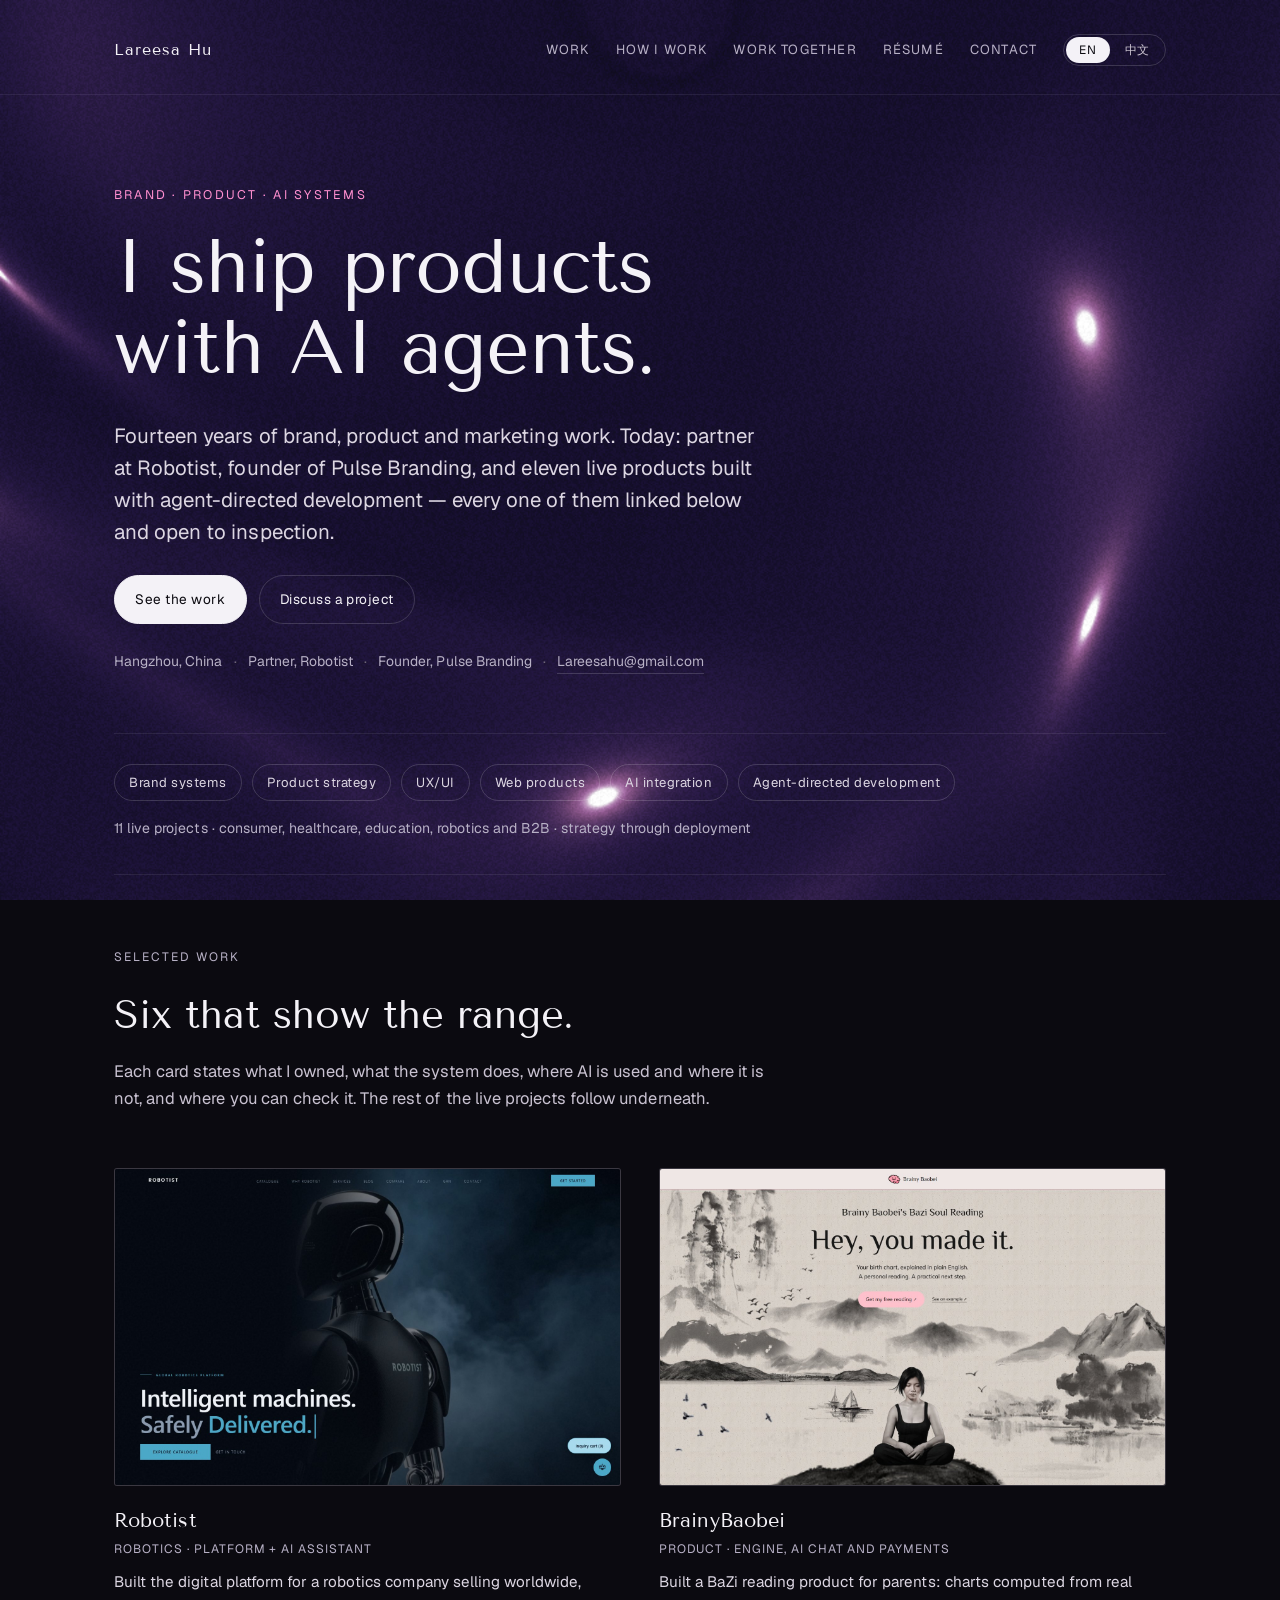
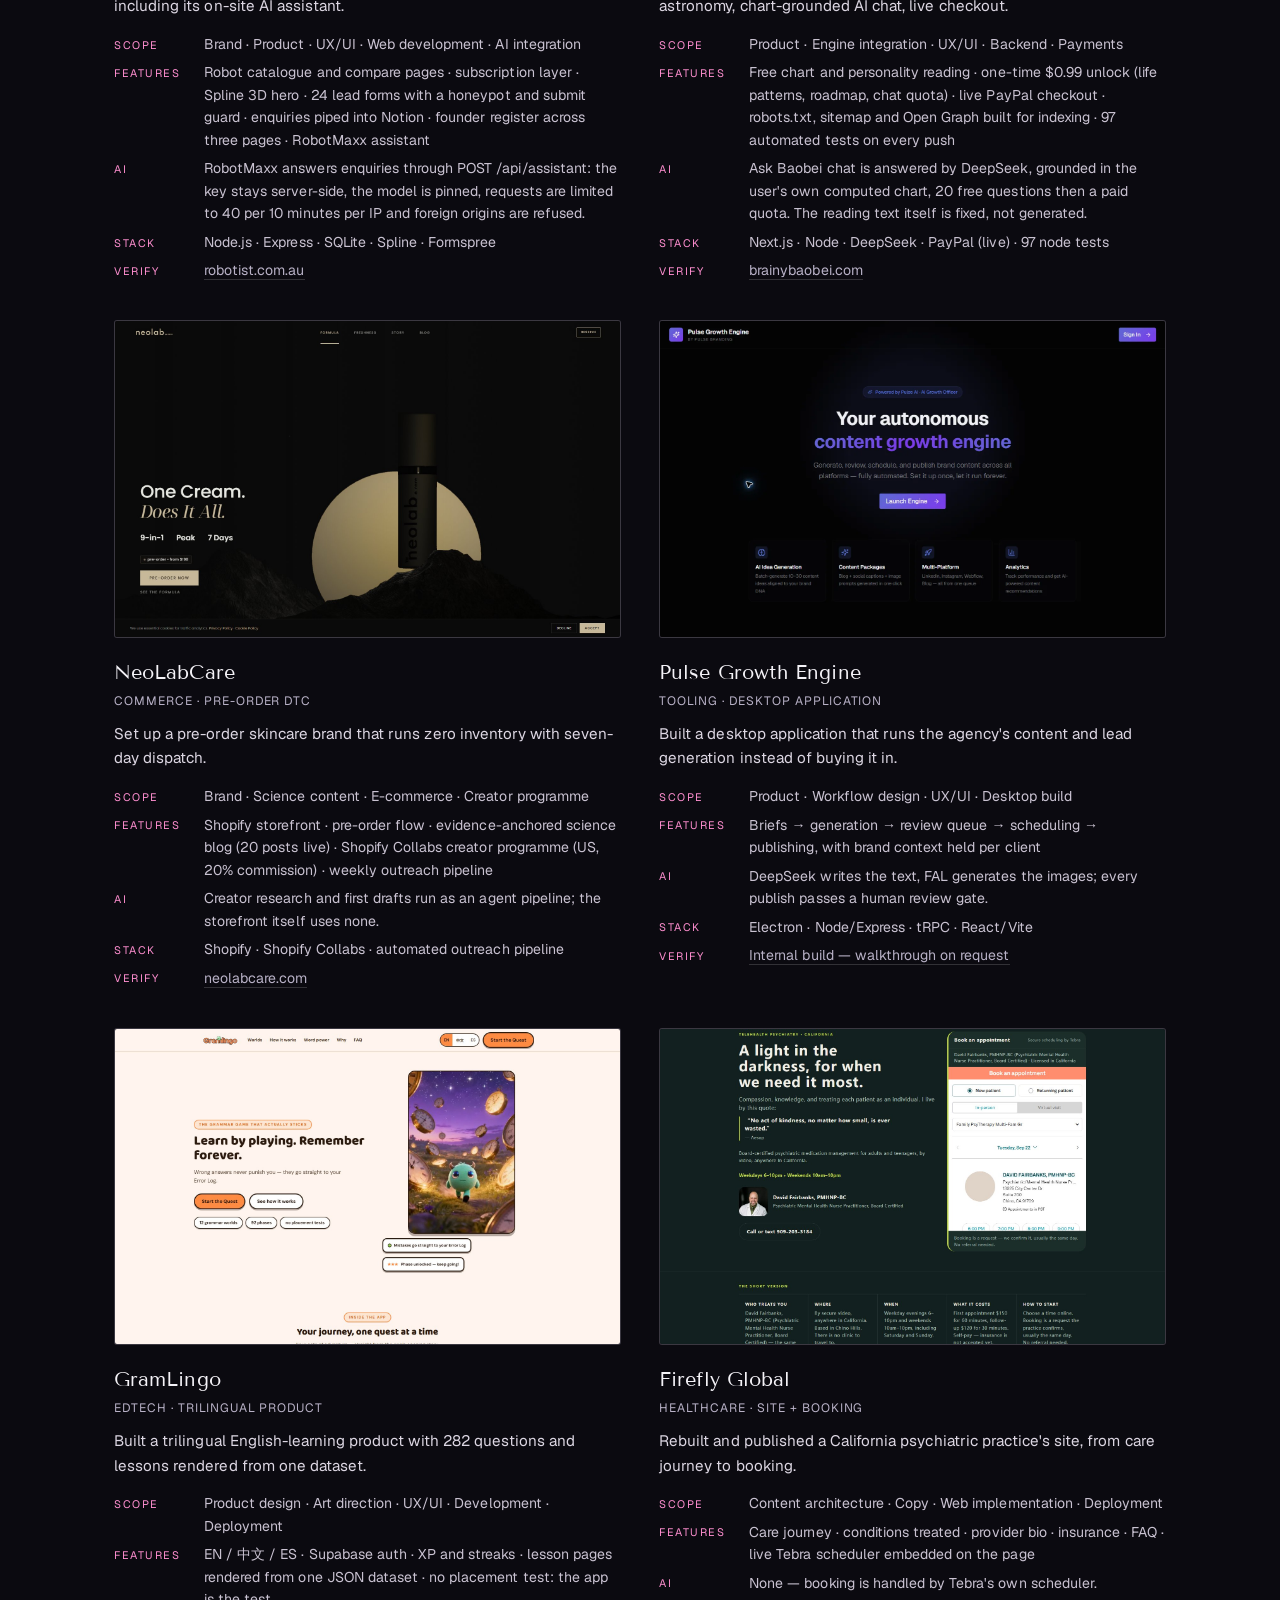
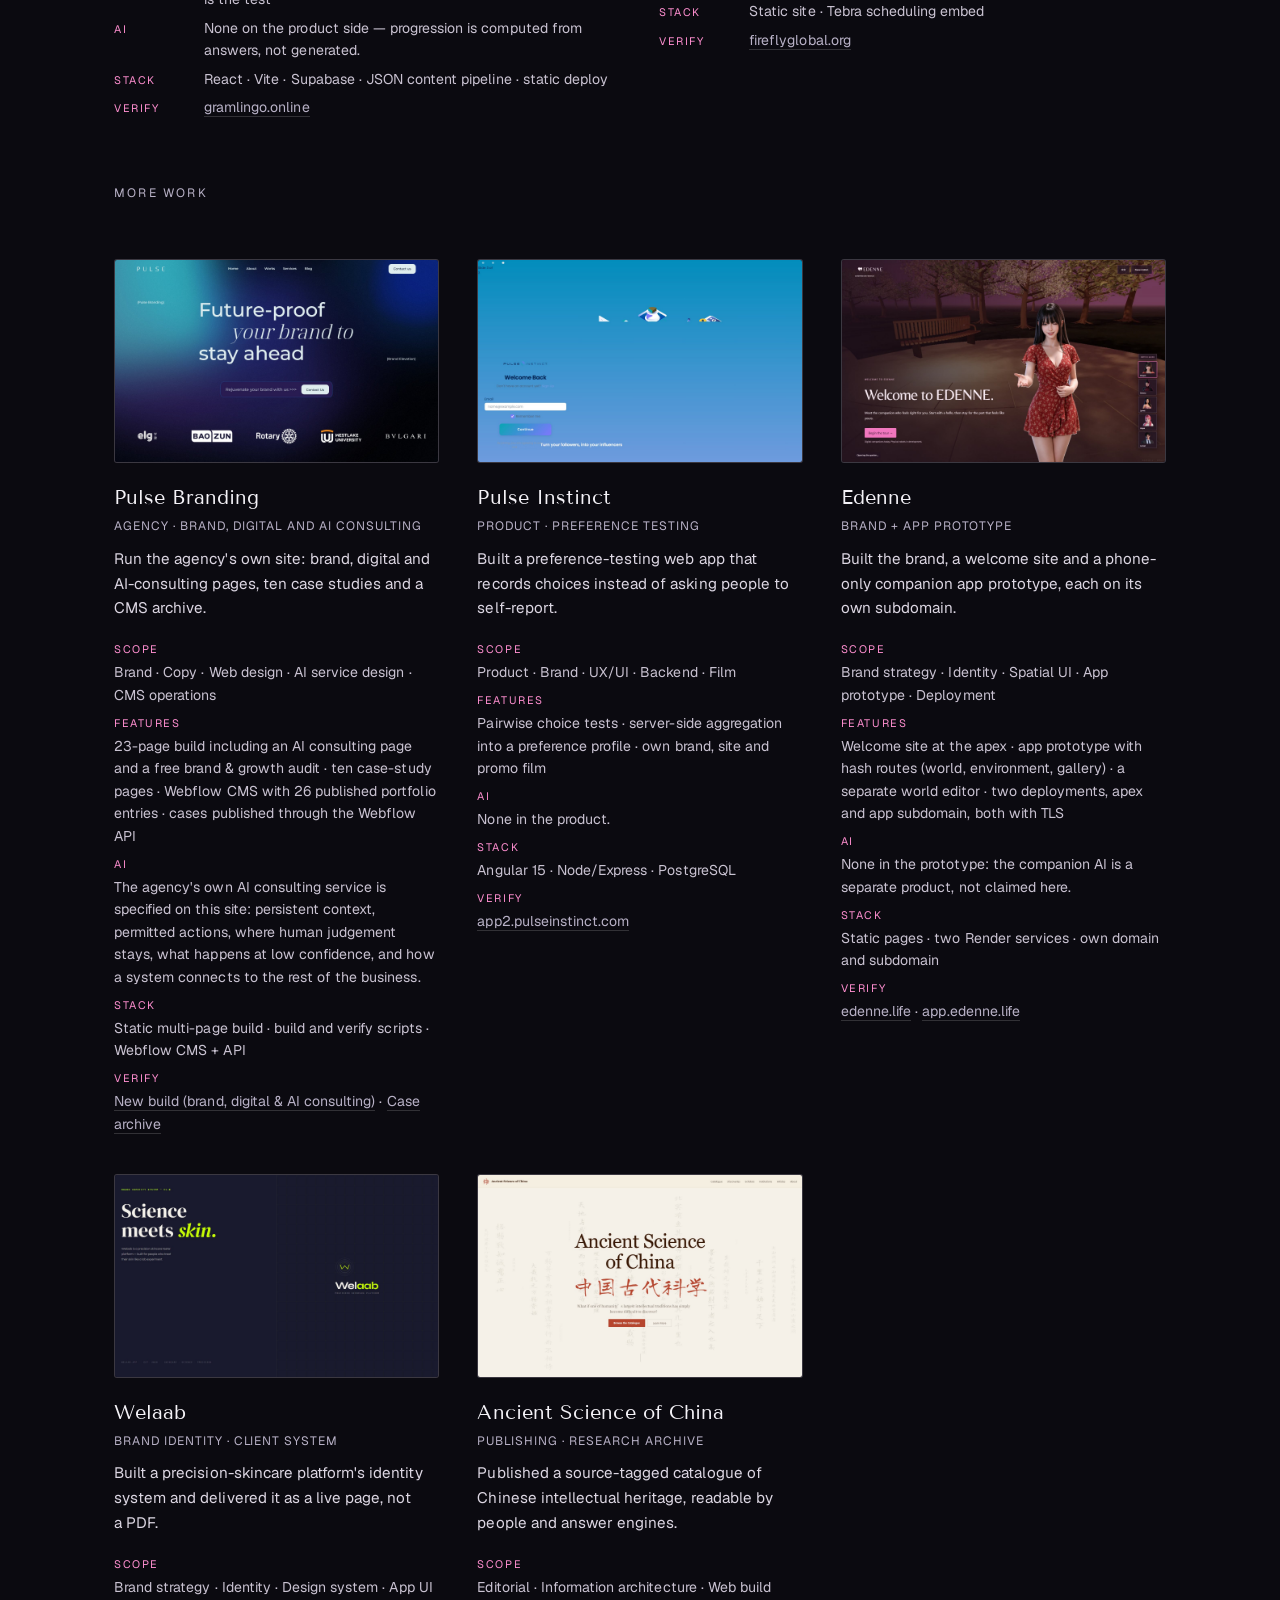
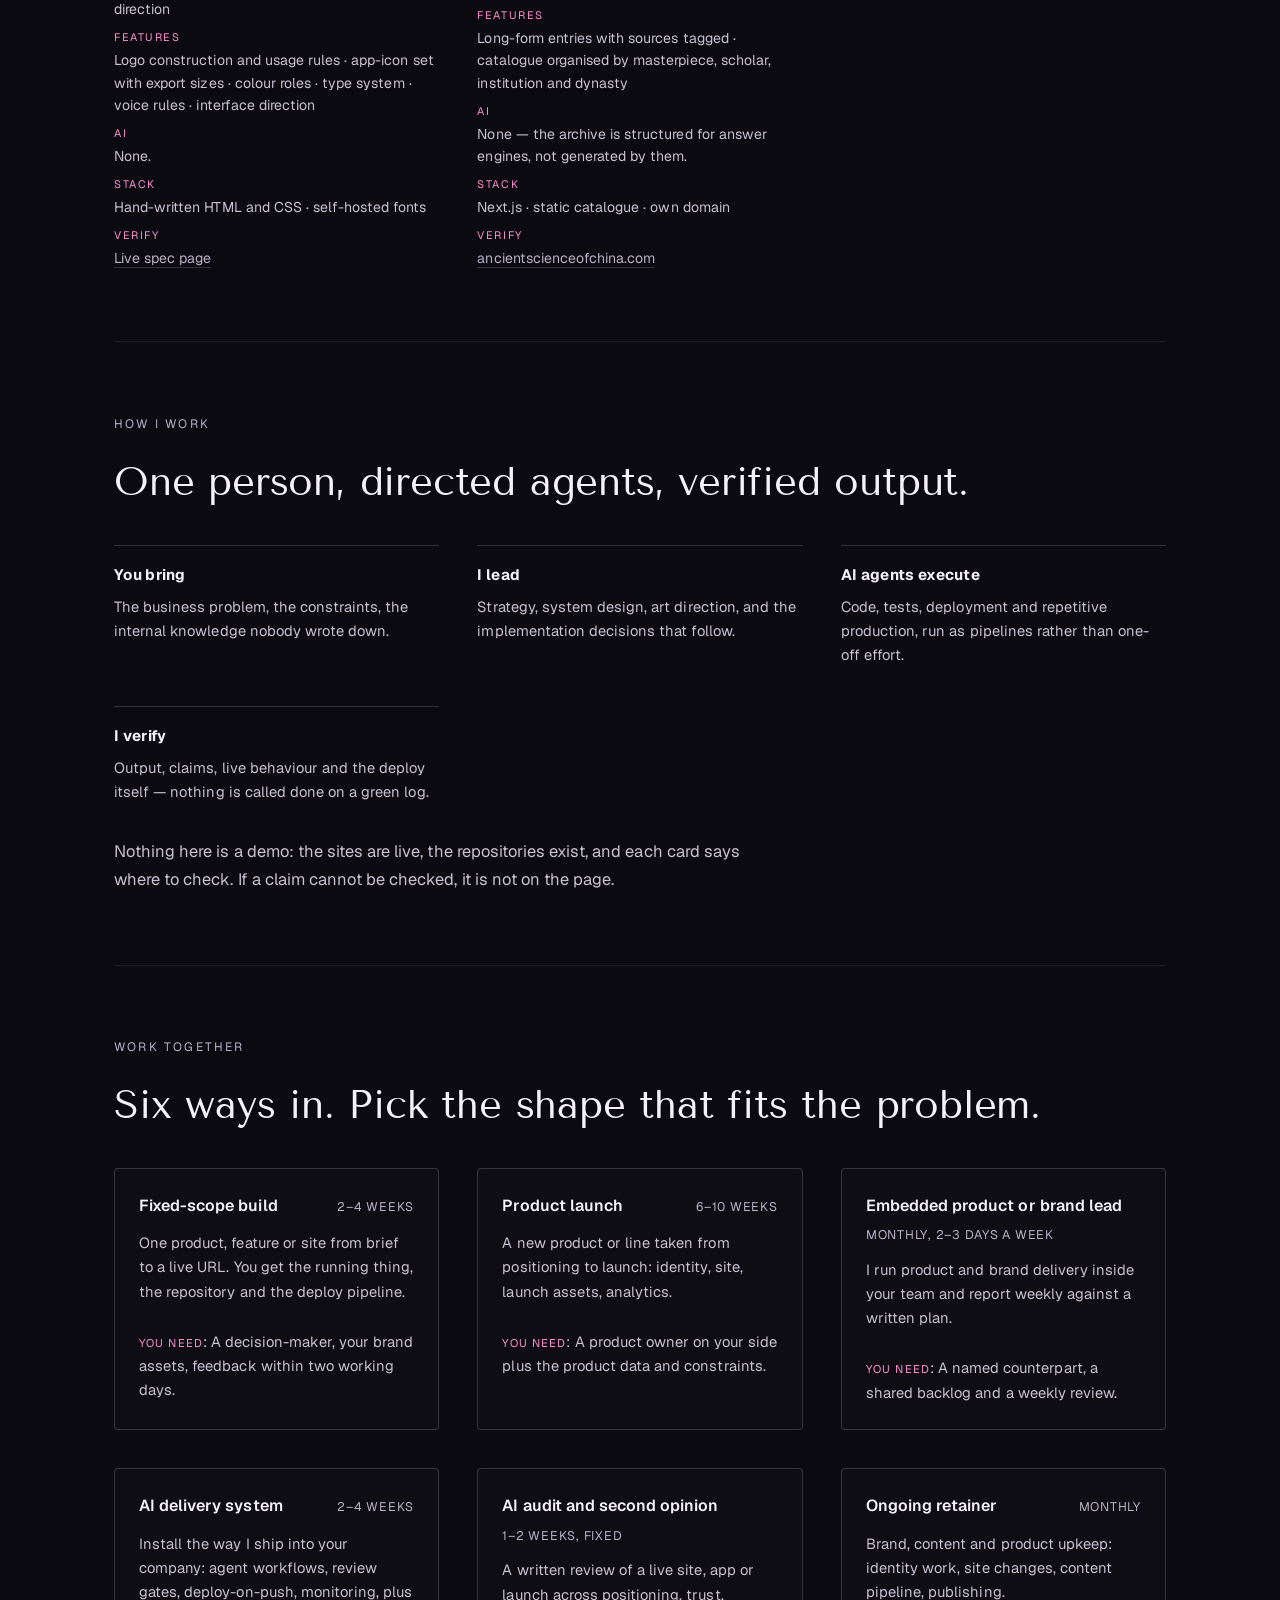
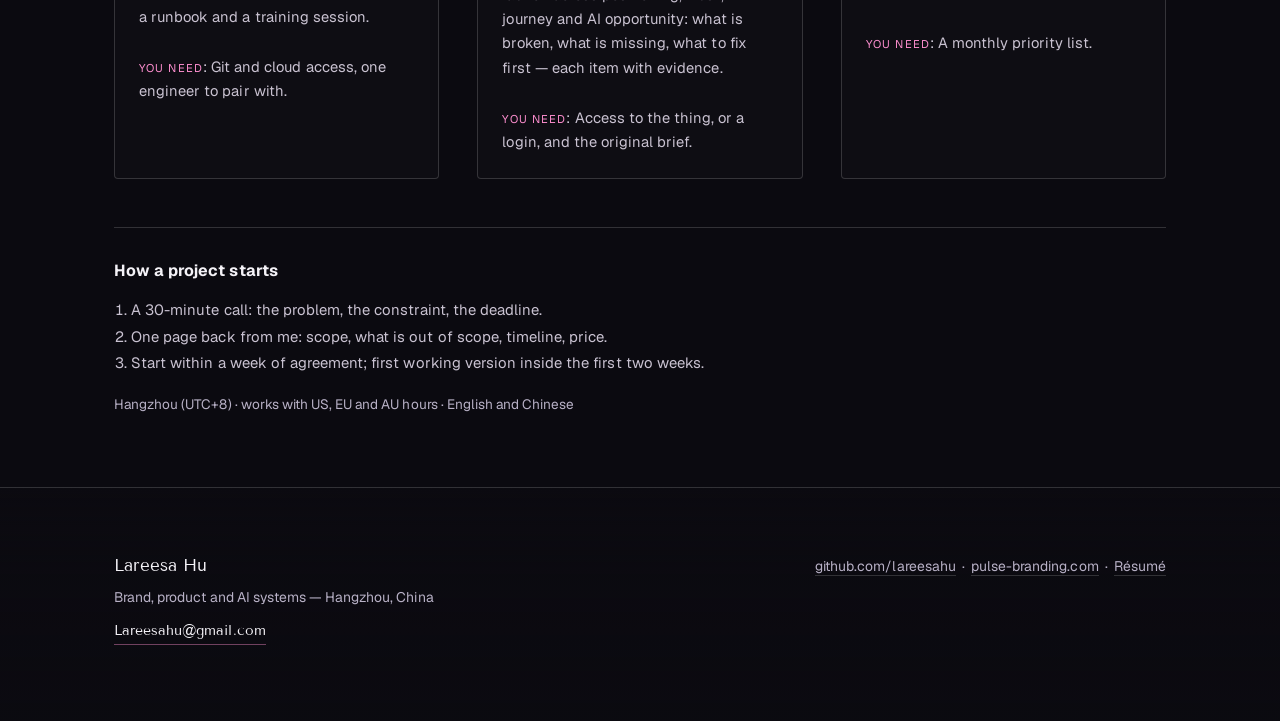
==== commit 6387eab5: "Bring the live page in line with the generated source (full section stylesheet)" ====
--- a/index.html
+++ b/index.html
@@ -293,6 +293,116 @@
   .wrap{position:relative;z-index:1}
   .hero{isolation:auto}
   .hero::before{display:none}
+
+  /* ---- Capability strip, spec rows and engagement options (2026-09-24) ---- */
+  .cta{display:flex;flex-wrap:wrap;gap:12px;margin:clamp(20px,2.6vw,28px) 0 0}
+  .btn{
+    display:inline-block;font-size:.85rem;letter-spacing:.04em;text-decoration:none;
+    padding:12px 20px;border:1px solid var(--line);border-radius:999px;color:var(--ink);
+    transition:border-color .25s,color .25s,background .25s;
+  }
+  .btn:hover{border-color:var(--accent);color:var(--accent)}
+  .btn.primary{background:var(--ink);border-color:var(--ink);color:var(--paper)}
+  .btn.primary:hover{background:var(--accent);border-color:var(--accent);color:var(--paper)}
+
+  .strip{padding:clamp(22px,3vw,30px) 0 clamp(26px,3.4vw,34px);border-top:1px solid var(--line-soft)}
+  .strip ul{list-style:none;margin:0;padding:0;display:flex;flex-wrap:wrap;gap:10px}
+  .strip li{
+    font-size:.82rem;letter-spacing:.04em;color:#dcd6e2;
+    border:1px solid var(--line);border-radius:999px;padding:7px 14px;
+  }
+  .strip .fact{margin:16px 0 0;color:var(--muted);font-size:.88rem}
+
+  .label.sub{margin-top:clamp(44px,5vw,64px)}
+  .card .one{margin:0 0 14px;font-size:.95rem;color:#dcd6e2}
+  .card .spec{margin:0;display:grid;grid-template-columns:76px minmax(0,1fr);gap:6px 14px}
+  .card .spec dt{
+    margin:0;font-size:.68rem;letter-spacing:.14em;text-transform:uppercase;
+    color:var(--accent);padding-top:.35em;
+  }
+  .card .spec dd{margin:0;font-size:.88rem;line-height:1.6;color:#c9c2d1}
+  .card .spec .proof a{color:var(--muted);text-decoration:none;border-bottom:1px solid var(--line)}
+  .card .spec .proof a:hover{color:var(--accent);border-bottom-color:var(--accent)}
+  .card .proof-zh{display:none}
+  .grid.more{grid-template-columns:repeat(auto-fit,minmax(min(100%,300px),1fr));gap:var(--gap)}
+  .card.compact .spec{grid-template-columns:1fr;gap:2px}
+  .card.compact .spec dt{padding-top:.6em}
+
+  #how .rows,#ways .options{margin-top:clamp(26px,3.4vw,40px);display:grid;gap:var(--gap);
+    grid-template-columns:repeat(auto-fit,minmax(min(100%,300px),1fr))}
+  #how .row{border-top:1px solid var(--line);padding-top:16px}
+  #how .row h4{margin:0 0 8px;font-family:var(--sans-mixed);font-size:.95rem;letter-spacing:.02em}
+  #how .row p{margin:0;font-size:.92rem;color:#c9c2d1}
+  .section-intro.tight{margin-top:clamp(24px,3vw,34px)}
+
+  #ways .option{display:flex;flex-direction:column;border:1px solid var(--line);border-radius:4px;
+    padding:clamp(18px,2.2vw,24px);background:rgba(255,255,255,.015)}
+  .opt-head{display:flex;flex-wrap:wrap;gap:6px 14px;align-items:baseline;justify-content:space-between}
+  .opt-head h3{margin:0;font-family:var(--sans-mixed);font-size:1rem;font-weight:600}
+  .opt-len{color:var(--muted);font-size:.78rem;letter-spacing:.06em;text-transform:uppercase}
+  #ways .option p{margin:12px 0 0;font-size:.92rem;color:#c9c2d1}
+  #ways .opt-need{margin-top:auto;padding-top:14px;color:var(--muted);font-size:.85rem}
+  #ways .opt-need span:first-child{color:var(--accent);letter-spacing:.1em;text-transform:uppercase;font-size:.7rem}
+  .start{margin-top:clamp(30px,4vw,48px);border-top:1px solid var(--line);padding-top:clamp(22px,3vw,30px)}
+  .start h4{margin:0 0 12px;font-family:var(--sans-mixed);font-size:1rem}
+  .start ol{margin:0;padding-left:1.15em;color:#c9c2d1;font-size:.93rem;line-height:1.8}
+  .start-line{margin:16px 0 0;color:var(--muted);font-size:.85rem}
+  .foot .mail{display:inline-block;margin-top:10px;font-size:.9rem;color:var(--ink)}
+
+  /* ---- Capability strip, spec rows and engagement options (2026-09-24) ---- */
+  .cta{display:flex;flex-wrap:wrap;gap:12px;margin:clamp(20px,2.6vw,28px) 0 0}
+  .btn{
+    display:inline-block;font-size:.85rem;letter-spacing:.04em;text-decoration:none;
+    padding:12px 20px;border:1px solid var(--line);border-radius:999px;color:var(--ink);
+    transition:border-color .25s,color .25s,background .25s;
+  }
+  .btn:hover{border-color:var(--accent);color:var(--accent)}
+  .btn.primary{background:var(--ink);border-color:var(--ink);color:var(--paper)}
+  .btn.primary:hover{background:var(--accent);border-color:var(--accent);color:var(--paper)}
+
+  .strip{padding:clamp(22px,3vw,30px) 0 clamp(26px,3.4vw,34px);border-top:1px solid var(--line-soft)}
+  .strip ul{list-style:none;margin:0;padding:0;display:flex;flex-wrap:wrap;gap:10px}
+  .strip li{
+    font-size:.82rem;letter-spacing:.04em;color:#dcd6e2;
+    border:1px solid var(--line);border-radius:999px;padding:7px 14px;
+  }
+  .strip .fact{margin:16px 0 0;color:var(--muted);font-size:.88rem}
+
+  .label.sub{margin-top:clamp(44px,5vw,64px)}
+  .card .one{margin:0 0 14px;font-size:.95rem;color:#dcd6e2}
+  .card .spec{margin:0;display:grid;grid-template-columns:76px minmax(0,1fr);gap:6px 14px}
+  .card .spec dt{
+    margin:0;font-size:.68rem;letter-spacing:.14em;text-transform:uppercase;
+    color:var(--accent);padding-top:.35em;
+  }
+  .card .spec dd{margin:0;font-size:.88rem;line-height:1.6;color:#c9c2d1}
+  .card .spec .proof a{color:var(--muted);text-decoration:none;border-bottom:1px solid var(--line)}
+  .card .spec .proof a:hover{color:var(--accent);border-bottom-color:var(--accent)}
+  .card .proof-zh{display:none}
+  .grid.more{grid-template-columns:repeat(auto-fit,minmax(min(100%,300px),1fr));gap:var(--gap)}
+  .card.compact .spec{grid-template-columns:1fr;gap:2px}
+  .card.compact .spec dt{padding-top:.6em}
+
+  #how .rows,#ways .options{margin-top:clamp(26px,3.4vw,40px);display:grid;gap:var(--gap);
+    grid-template-columns:repeat(auto-fit,minmax(min(100%,300px),1fr))}
+  #how .row{border-top:1px solid var(--line);padding-top:16px}
+  #how .row h4{margin:0 0 8px;font-family:var(--sans-mixed);font-size:.95rem;letter-spacing:.02em}
+  #how .row p{margin:0;font-size:.92rem;color:#c9c2d1}
+  .section-intro.tight{margin-top:clamp(24px,3vw,34px)}
+
+  #ways .option{display:flex;flex-direction:column;border:1px solid var(--line);border-radius:4px;
+    padding:clamp(18px,2.2vw,24px);background:rgba(255,255,255,.015)}
+  .opt-head{display:flex;flex-wrap:wrap;gap:6px 14px;align-items:baseline;justify-content:space-between}
+  .opt-head h3{margin:0;font-family:var(--sans-mixed);font-size:1rem;font-weight:600}
+  .opt-len{color:var(--muted);font-size:.78rem;letter-spacing:.06em;text-transform:uppercase}
+  #ways .option p{margin:12px 0 0;font-size:.92rem;color:#c9c2d1}
+  #ways .opt-need{margin-top:auto;padding-top:14px;color:var(--muted);font-size:.85rem}
+  #ways .opt-need span:first-child{color:var(--accent);letter-spacing:.1em;text-transform:uppercase;font-size:.7rem}
+  .start{margin-top:clamp(30px,4vw,48px);border-top:1px solid var(--line);padding-top:clamp(22px,3vw,30px)}
+  .start h4{margin:0 0 12px;font-family:var(--sans-mixed);font-size:1rem}
+  .start ol{margin:0;padding-left:1.15em;color:#c9c2d1;font-size:.93rem;line-height:1.8}
+  .start-line{margin:16px 0 0;color:var(--muted);font-size:.85rem}
+  .foot .mail{display:inline-block;margin-top:10px;font-size:.9rem;color:var(--ink)}
 
   /* ---- Capability strip, spec rows and engagement options (2026-09-24) ---- */
   .cta{display:flex;flex-wrap:wrap;gap:12px;margin:clamp(20px,2.6vw,28px) 0 0}
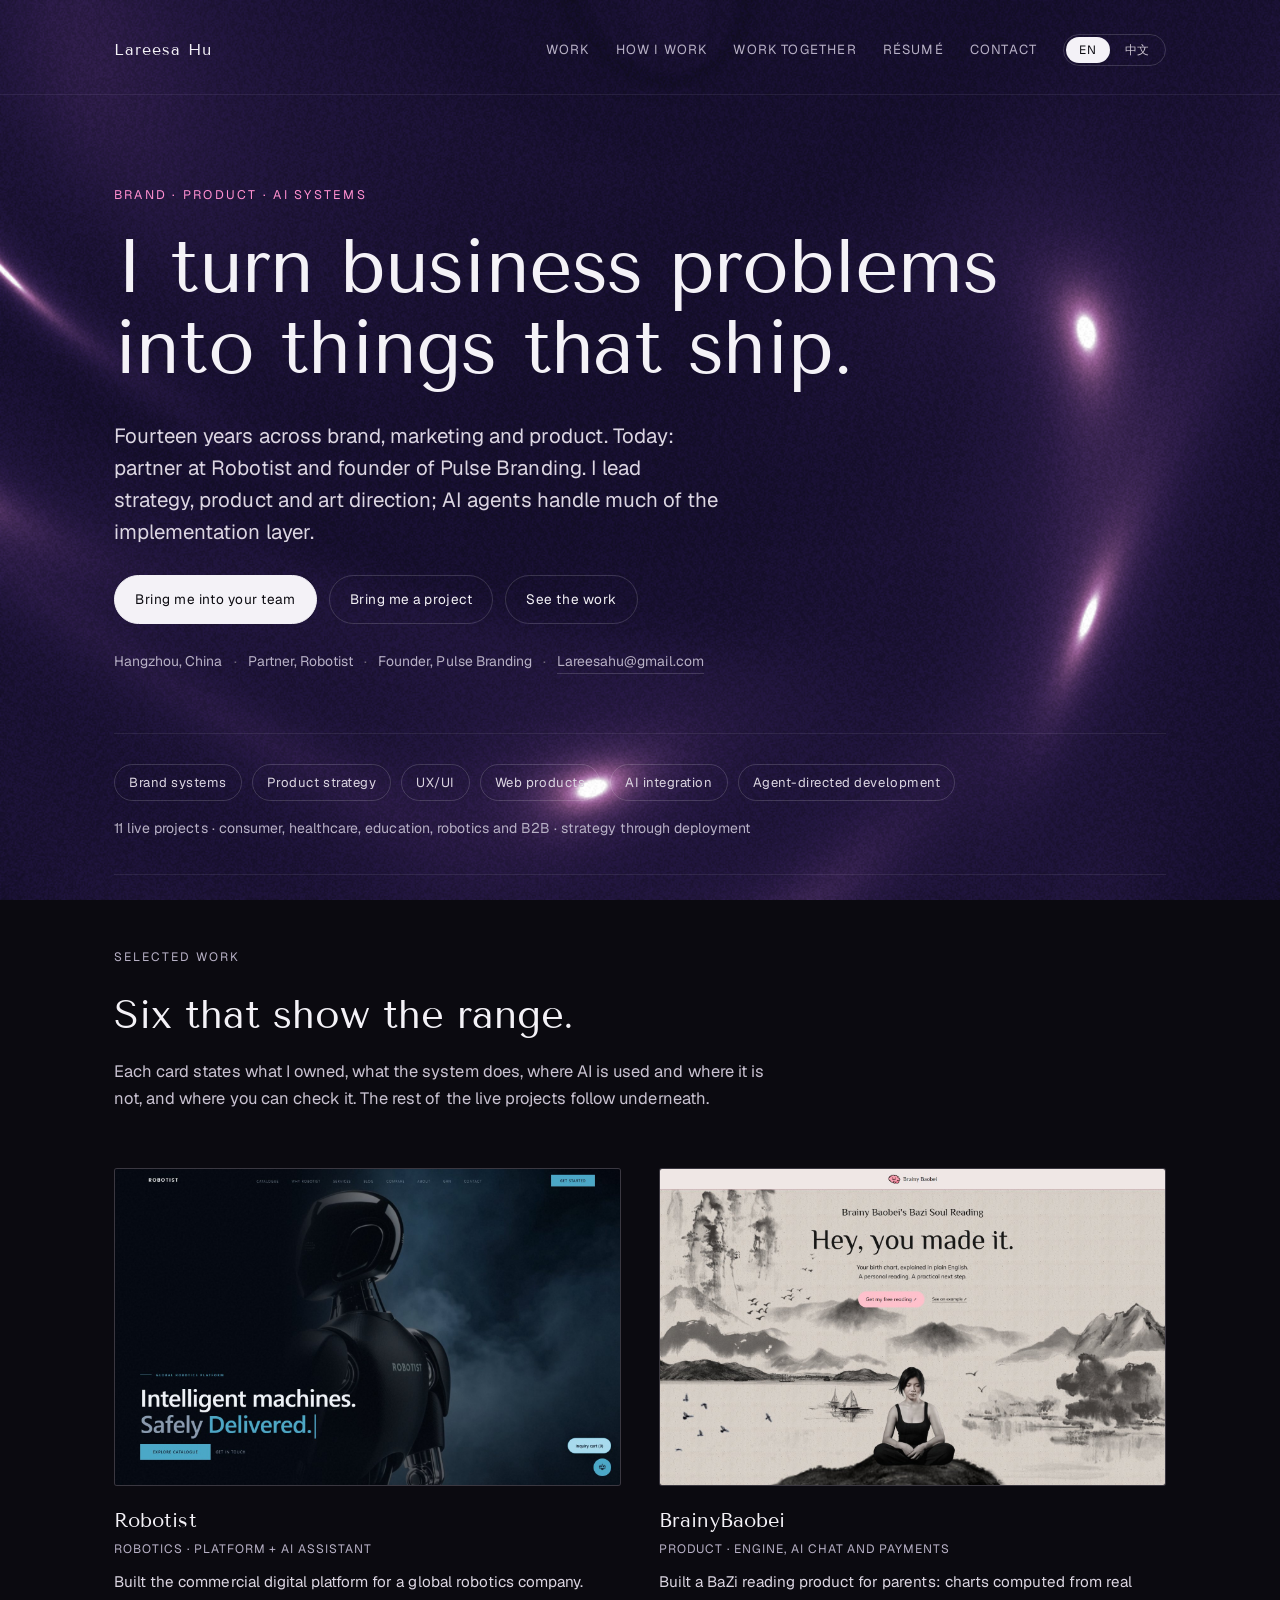
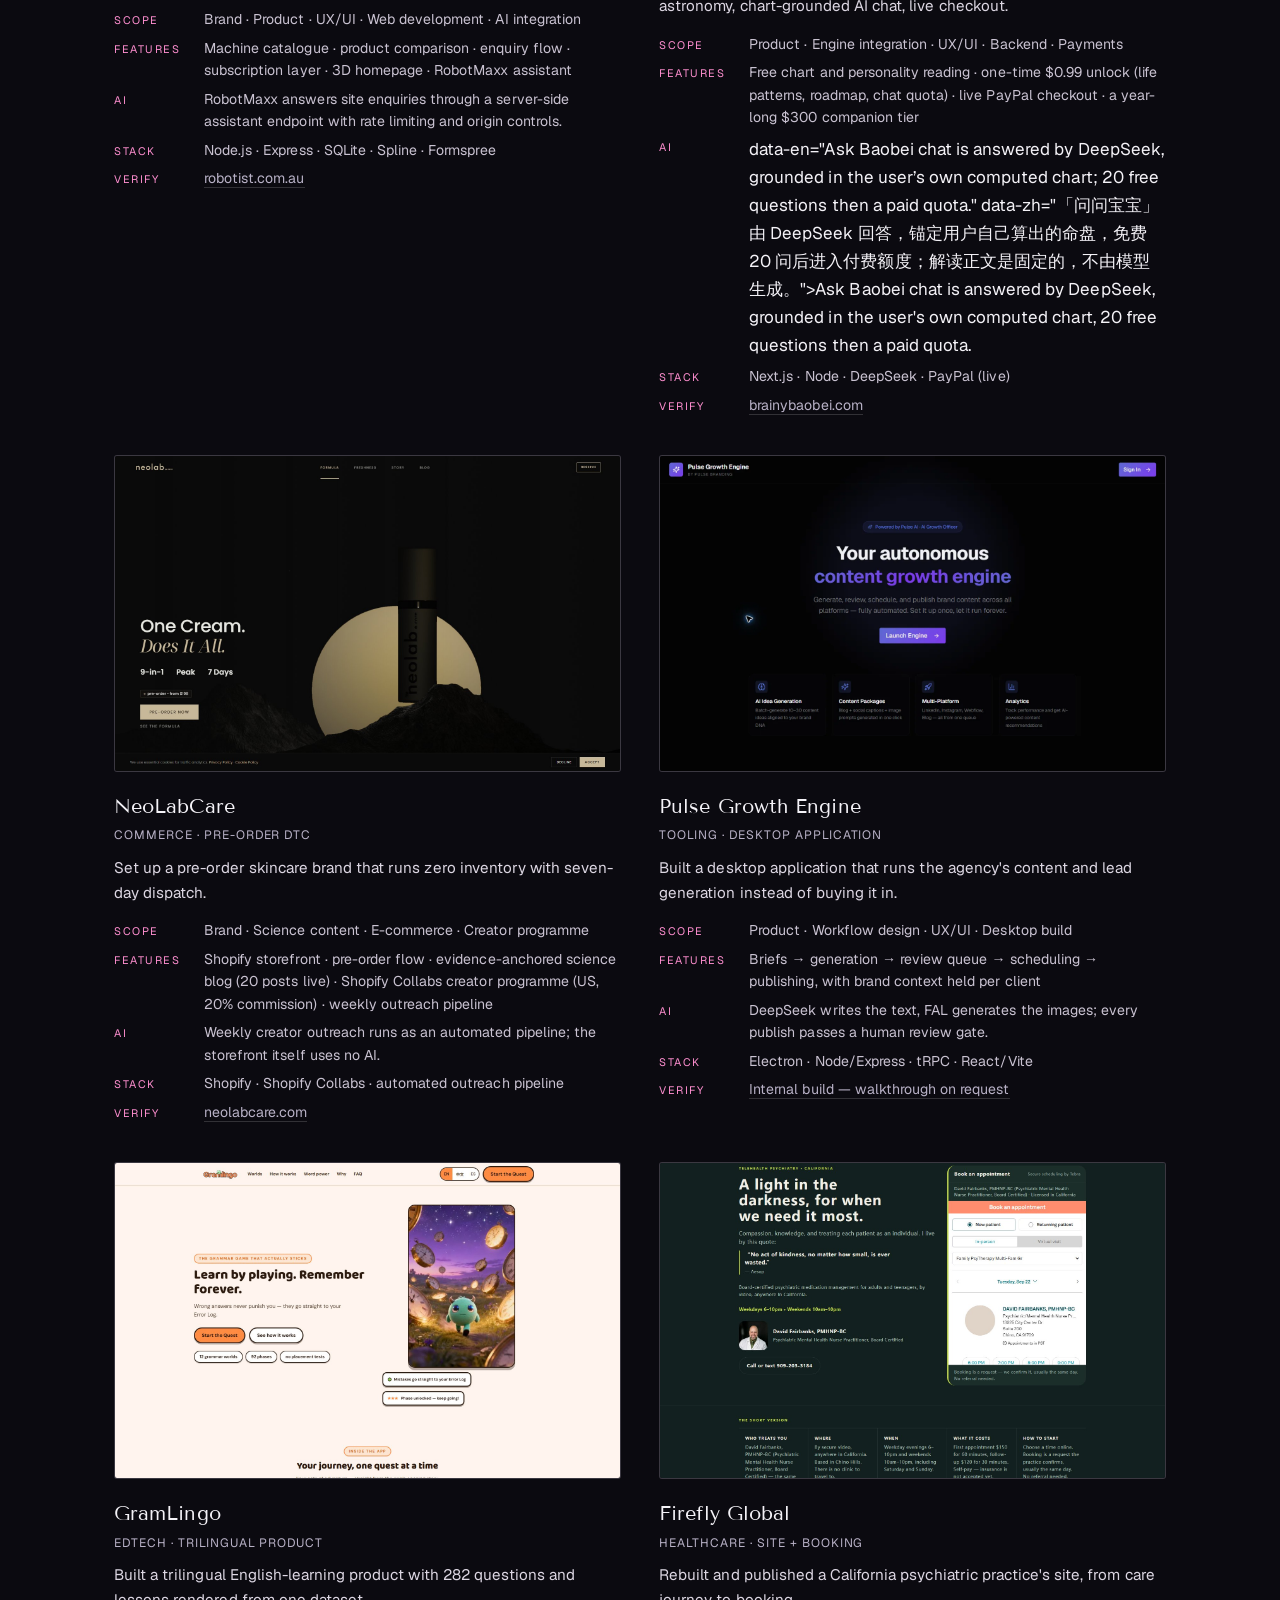
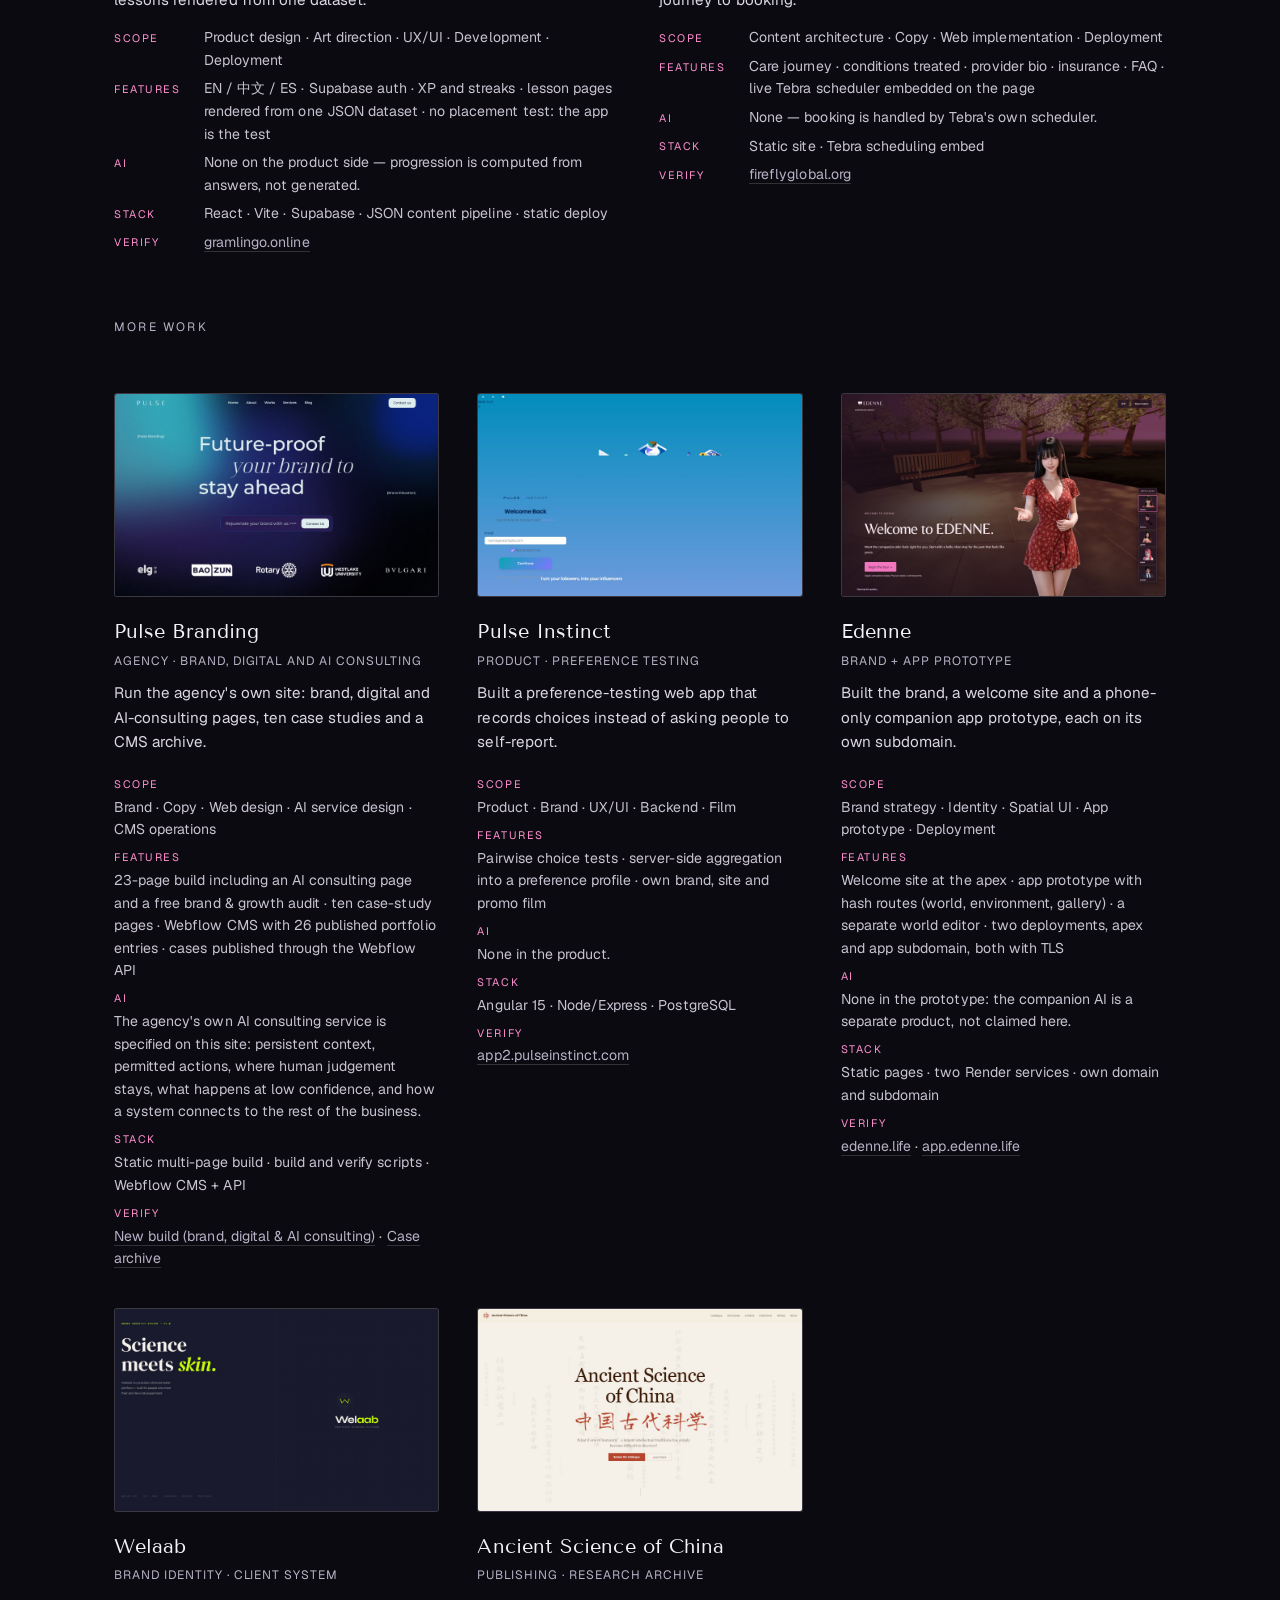
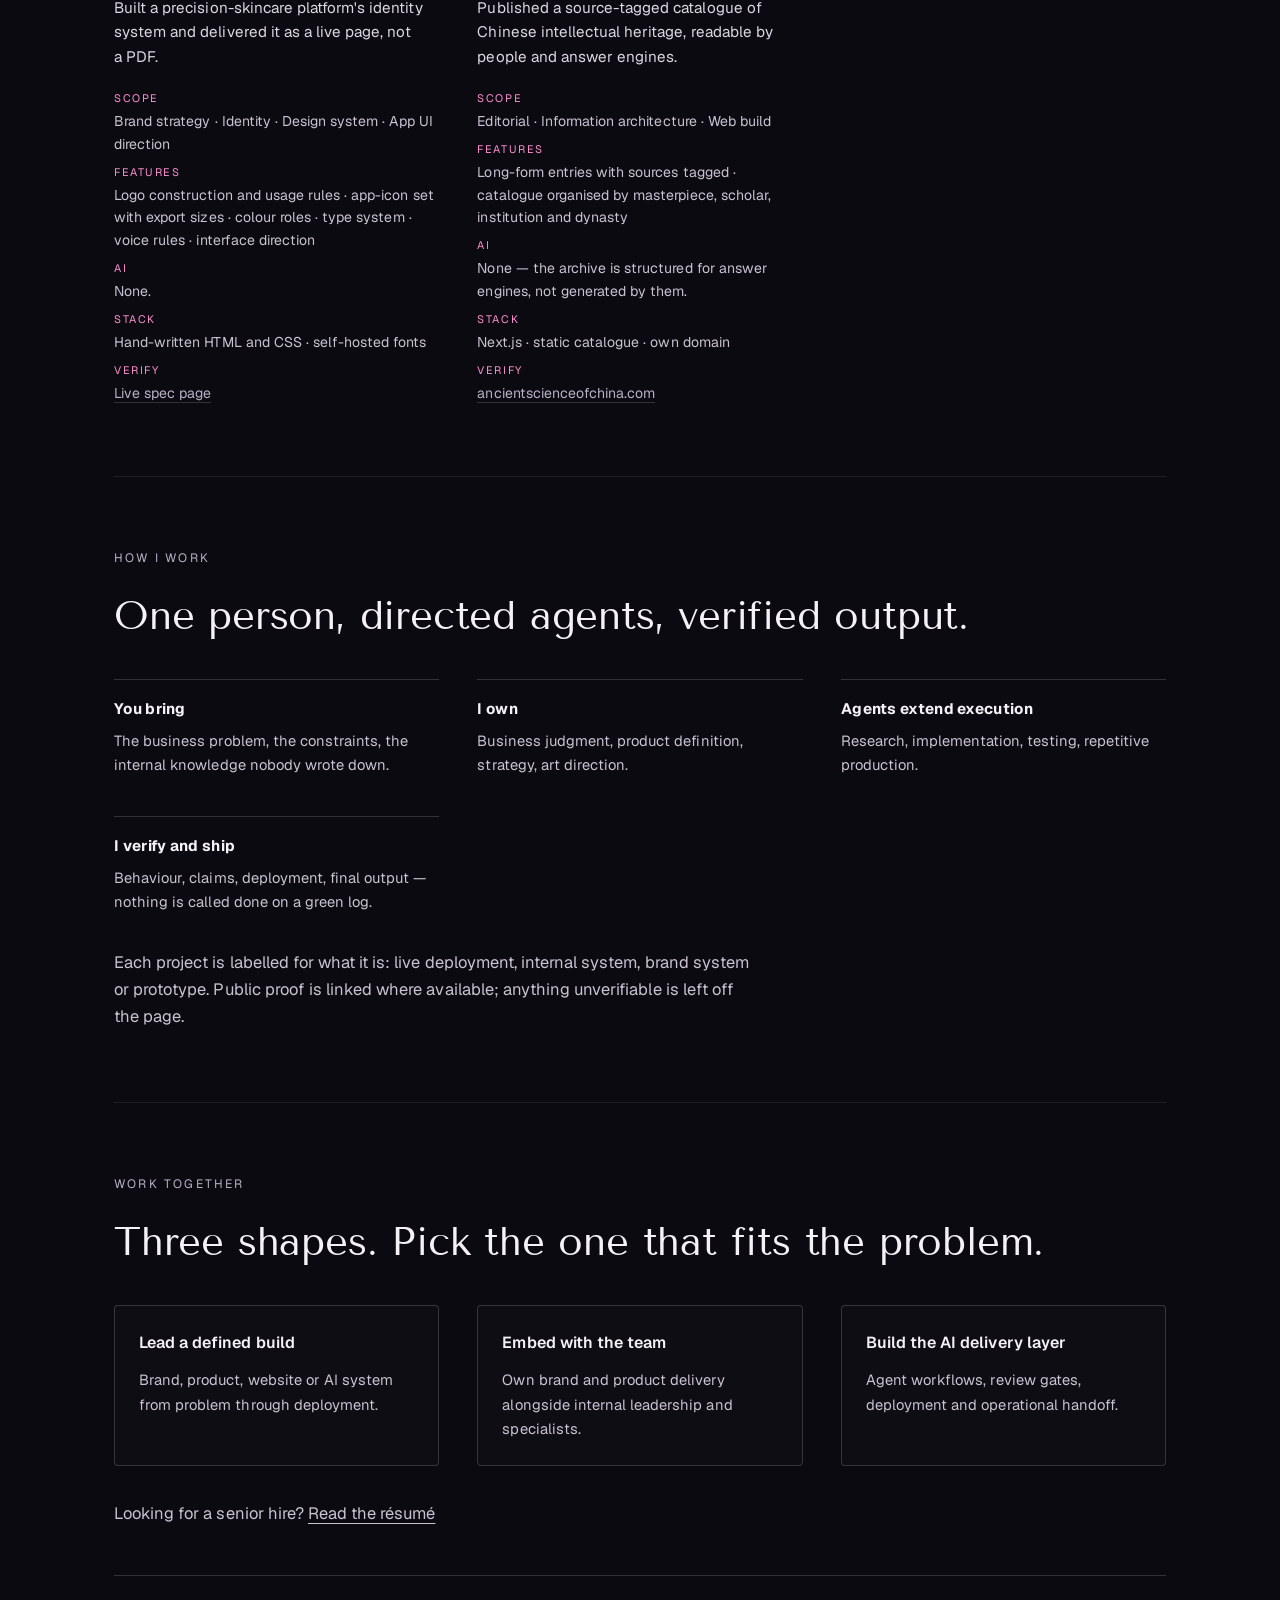
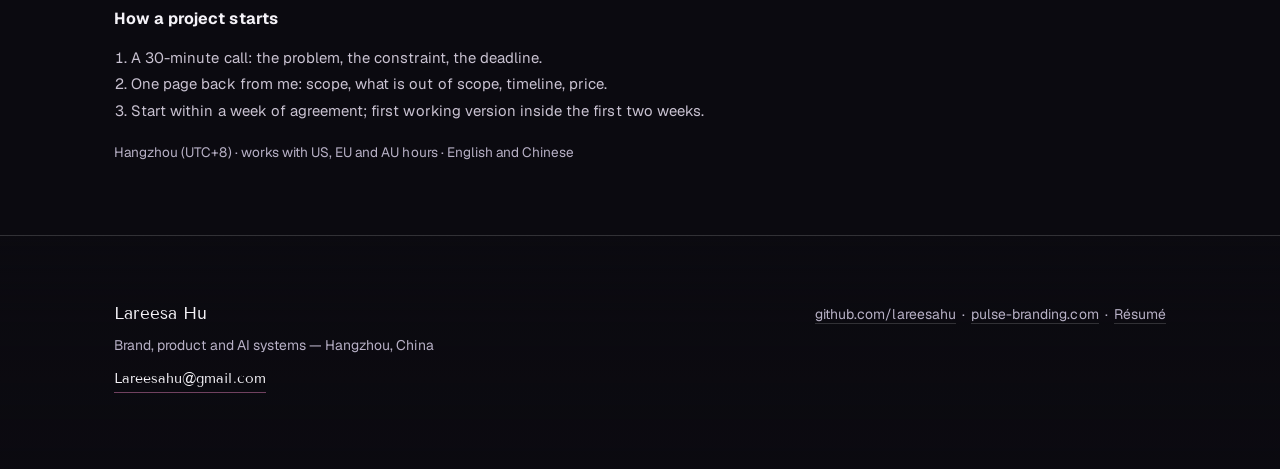
==== commit 68378033: "Portfolio: factual discipline pass per the ChatGPT audit - hero and meta stop claiming 'every one op" ====
--- a/index.html
+++ b/index.html
@@ -4,7 +4,7 @@
 <meta charset="utf-8">
 <meta name="viewport" content="width=device-width, initial-scale=1">
 <title>Lareesa Hu — brand, product and AI systems, shipped</title>
-<meta name="description" content="Lareesa Hu — brand, product and AI systems. Live products built and shipped with AI agent pipelines: Firefly Global, Pulse Branding, Welaab, GramLingo, NeoLabCare, BrainyBaobei, Edenne, Ancient Science of China, Pulse Instinct, Robotist.">
+<meta name="description" content="Lareesa Hu — brand, product and AI systems. Eleven shipped projects across brand, product, commerce and AI — public deployments linked wherever available: Firefly Global, Pulse Branding, Welaab, GramLingo, NeoLabCare, BrainyBaobei, Edenne, Ancient Science of China, Pulse Instinct, Robotist.">
 <link rel="canonical" href="https://lareesahu.github.io/lareesa-hu/">
 <meta name="theme-color" content="#0b0a10">
 <meta name="author" content="Lareesa Hu">
@@ -14,20 +14,20 @@
 <meta property="og:type" content="website">
 <meta property="og:site_name" content="Lareesa Hu">
 <meta property="og:url" content="https://lareesahu.github.io/lareesa-hu/">
-<meta property="og:title" content="Lareesa Hu — I ship products with AI agents.">
-<meta property="og:description" content="Fourteen years of brand, marketing and product work — now run through agent pipelines that build, verify and deploy. Ten live products, all shipped and still running.">
+<meta property="og:title" content="Lareesa Hu — I turn business problems into things that ship.">
+<meta property="og:description" content="Fourteen years of brand, marketing and product work. Eleven shipped projects across brand, product, commerce and AI — public deployments linked wherever available.">
 <meta property="og:image" content="https://lareesahu.github.io/lareesa-hu/assets/og-cover.jpg">
 <meta property="og:image:type" content="image/jpeg">
 <meta property="og:image:width" content="1200">
 <meta property="og:image:height" content="630">
-<meta property="og:image:alt" content="Lareesa Hu — I ship products with AI agents. Ten live products, built end to end and still running.">
+<meta property="og:image:alt" content="Lareesa Hu — I turn business problems into things that ship. Eleven shipped projects across brand, product, commerce and AI.">
 <meta property="og:locale" content="en">
 <meta property="og:locale:alternate" content="zh_CN">
 <meta name="twitter:card" content="summary_large_image">
-<meta name="twitter:title" content="Lareesa Hu — I ship products with AI agents.">
+<meta name="twitter:title" content="Lareesa Hu — I turn business problems into things that ship.">
 <meta name="twitter:description" content="Fourteen years of brand, marketing and product work — now run through agent pipelines that build, verify and deploy. Ten live products, all shipped and still running.">
 <meta name="twitter:image" content="https://lareesahu.github.io/lareesa-hu/assets/og-cover.jpg">
-<meta name="twitter:image:alt" content="Lareesa Hu — I ship products with AI agents.">
+<meta name="twitter:image:alt" content="Lareesa Hu — I turn business problems into things that ship.">
 <link rel="apple-touch-icon" href="data:image/svg+xml,%3Csvg%20xmlns='http://www.w3.org/2000/svg'%20viewBox='0%200%2040%2040'%3E%3Crect%20width='40'%20height='40'%20fill='%230b0a10'/%3E%3Ctext%20x='11'%20y='29'%20font-size='26'%20font-family='Georgia,serif'%20fill='%23ff8fd0'%3EL%3C/text%3E%3C/svg%3E">
 <link rel="icon" href="data:image/svg+xml,%3Csvg%20xmlns='http://www.w3.org/2000/svg'%20viewBox='0%200%2040%2040'%3E%3Crect%20width='40'%20height='40'%20fill='%230b0a10'/%3E%3Ctext%20x='11'%20y='29'%20font-size='26'%20font-family='Georgia,serif'%20fill='%23ff8fd0'%3EL%3C/text%3E%3C/svg%3E">
 <style>
@@ -982,18 +982,19 @@
     <div class="hero-grid">
     <div class="hero-copy">
     <p class="kicker rise" data-en="Brand · Product · AI systems" data-zh="品牌 · 产品 · AI 系统">Brand · Product · AI systems</p>
-    <h1 class="rise" data-en="I ship products&lt;br&gt;with AI agents."
-        data-zh="协同<span class='nb'>AI Agent</span><span class='h1b'>从<span class='nb'>0-1</span>落地项目</span><span class='svc'>调研-策划-品牌-设计-开发-电商-增长</span>">I ship products<br>with AI agents.</h1>
+    <h1 class="rise" data-en="I turn business problems&lt;br&gt;into things that ship."
+        data-zh="把业务问题<span class='h1b'>做成能上线的产品</span><span class='svc'>策略-产品-品牌-设计-开发-增长</span>">I turn business problems<br>into things that ship.</h1>
     <p class="lede rise"
-       data-en="Fourteen years of brand, product and marketing work. Today: partner at Robotist, founder of Pulse Branding, and eleven live products built with agent-directed development — every one of them linked below and open to inspection."
-       data-zh="十四年品牌、产品与营销经验。现在是 Robotist 合伙人、Pulse Branding 创始人；下面的 11 个上线产品，都是用 Agent 主导的开发方式做出来的，每一个都能点开检查。">
-      Fourteen years of brand, product and marketing work. Today: partner at Robotist,
-      founder of Pulse Branding, and eleven live products built with agent-directed
-      development — every one of them linked below and open to inspection.
+       data-en="Fourteen years across brand, marketing and product. Today: partner at Robotist and founder of Pulse Branding. I lead strategy, product and art direction; AI agents handle much of the implementation layer."
+       data-zh="十四年品牌、营销与产品经验。现在是 Robotist 合伙人、Pulse Branding 创始人。我负责策略、产品与艺术指导，实现层大部分工作由 AI Agent 承担。">
+      Fourteen years across brand, marketing and product. Today: partner at Robotist and
+      founder of Pulse Branding. I lead strategy, product and art direction; AI agents handle
+      much of the implementation layer.
     </p>
     <div class="cta rise">
-      <a class="btn primary" href="#work" data-en="See the work" data-zh="看案例">See the work</a>
-      <a class="btn" href="mailto:Lareesahu@gmail.com?subject=Project%20enquiry" data-en="Discuss a project" data-zh="聊聊项目">Discuss a project</a>
+      <a class="btn primary" href="resume.html" data-en="Bring me into your team" data-zh="招我进团队">Bring me into your team</a>
+      <a class="btn" href="#ways" data-en="Bring me a project" data-zh="找我做项目">Bring me a project</a>
+      <a class="btn" href="#work" data-en="See the work" data-zh="看案例">See the work</a>
     </div>
     <div class="meta rise">
       <span data-en="Hangzhou, China" data-zh="中国 · 杭州">Hangzhou, China</span>
@@ -1040,14 +1041,14 @@
         </a>
         <h3>Robotist</h3>
         <p class="where" data-en="Robotics · platform + AI assistant" data-zh="机器人 · 平台 + AI 助手">Robotics · platform + AI assistant</p>
-        <p class="one" data-en="Built the digital platform for a robotics company selling worldwide, including its on-site AI assistant." data-zh="为一家面向全球销售的机器人公司做数字平台，包含站内 AI 助手。">Built the digital platform for a robotics company selling worldwide, including its on-site AI assistant.</p>
+        <p class="one" data-en="Built the commercial digital platform for a global robotics company." data-zh="为一家面向全球销售的机器人公司搭建商业数字平台。">Built the digital platform for a robotics company selling worldwide, including its on-site AI assistant.</p>
         <dl class="spec">
           <dt data-en="Scope" data-zh="我负责">Scope</dt>
           <dd data-en="Brand · Product · UX/UI · Web development · AI integration" data-zh="品牌 · 产品 · 交互/界面 · 网站开发 · AI 集成">Brand · Product · UX/UI · Web development · AI integration</dd>
           <dt data-en="Features" data-zh="系统 / 功能">Features</dt>
-          <dd data-en="Robot catalogue and compare pages · subscription layer · Spline 3D hero · 24 lead forms with a honeypot and submit guard · enquiries piped into Notion · founder register across three pages · RobotMaxx assistant" data-zh="机器人目录与对比页 · 订阅层 · Spline 3D 首屏 · 24 个表单带蜜罐与提交守卫 · 询盘自动进入 Notion · 三个页面上的创始人介绍 · RobotMaxx 助手">Robot catalogue and compare pages · subscription layer · Spline 3D hero · 24 lead forms with a honeypot and submit guard · enquiries piped into Notion · founder register across three pages · RobotMaxx assistant</dd>
+          <dd data-en="Machine catalogue · product comparison · enquiry flow · subscription layer · 3D homepage · RobotMaxx assistant" data-zh="机器目录 · 产品对比 · 询盘流程 · 订阅层 · 3D 首屏 · RobotMaxx 助手">Machine catalogue · product comparison · enquiry flow · subscription layer · 3D homepage · RobotMaxx assistant</dd>
           <dt data-en="AI" data-zh="AI">AI</dt>
-          <dd data-en="RobotMaxx answers enquiries through POST /api/assistant: the key stays server-side, the model is pinned, requests are limited to 40 per 10 minutes per IP and foreign origins are refused." data-zh="RobotMaxx 通过 POST /api/assistant 应答：密钥留在服务端、模型固定、每 IP 每 10 分钟 40 次，外站来源直接拒绝。">RobotMaxx answers enquiries through POST /api/assistant: the key stays server-side, the model is pinned, requests are limited to 40 per 10 minutes per IP and foreign origins are refused.</dd>
+          <dd data-en="RobotMaxx answers site enquiries through a server-side assistant endpoint with rate limiting and origin controls." data-zh="RobotMaxx 通过服务端助手接口应答站内询盘，带限流与来源校验。">RobotMaxx answers site enquiries through a server-side assistant endpoint with rate limiting and origin controls.</dd>
           <dt data-en="Stack" data-zh="技术栈">Stack</dt>
           <dd data-en="Node.js · Express · SQLite · Spline · Formspree" data-zh="Node.js · Express · SQLite · Spline · Formspree">Node.js · Express · SQLite · Spline · Formspree</dd>
           <dt data-en="Verify" data-zh="可验证">Verify</dt>
@@ -1067,11 +1068,11 @@
           <dt data-en="Scope" data-zh="我负责">Scope</dt>
           <dd data-en="Product · Engine integration · UX/UI · Backend · Payments" data-zh="产品 · 引擎集成 · 交互/界面 · 后端 · 支付">Product · Engine integration · UX/UI · Backend · Payments</dd>
           <dt data-en="Features" data-zh="系统 / 功能">Features</dt>
-          <dd data-en="Free chart and personality reading · one-time $0.99 unlock (life patterns, roadmap, chat quota) · live PayPal checkout · robots.txt, sitemap and Open Graph built for indexing · 97 automated tests on every push" data-zh="免费排盘与性格解读 · 0.99 美元一次性解锁（人生模式、路线图、问答额度）· 已上线 PayPal 支付 · robots.txt、sitemap 与 Open Graph 为检索而做 · 每次推送跑 97 项自动化测试">Free chart and personality reading · one-time $0.99 unlock (life patterns, roadmap, chat quota) · live PayPal checkout · robots.txt, sitemap and Open Graph built for indexing · 97 automated tests on every push</dd>
+          <dd data-en="Free chart and personality reading · one-time $0.99 unlock (life patterns, roadmap, chat quota) · live PayPal checkout · a year-long $300 companion tier" data-zh="免费排盘与性格解读 · 0.99 美元一次性解锁（人生模式、路线图、问答额度）· 已上线 PayPal 支付 · 300 美元全年陪伴套餐">Free chart and personality reading · one-time $0.99 unlock (life patterns, roadmap, chat quota) · live PayPal checkout · a year-long $300 companion tier</dd>
           <dt data-en="AI" data-zh="AI">AI</dt>
-          <dd data-en="Ask Baobei chat is answered by DeepSeek, grounded in the user's own computed chart, 20 free questions then a paid quota. The reading text itself is fixed, not generated." data-zh="「问问宝宝」由 DeepSeek 回答，锚定用户自己算出的命盘，免费 20 问后进入付费额度；解读正文是固定的，不由模型生成。">Ask Baobei chat is answered by DeepSeek, grounded in the user's own computed chart, 20 free questions then a paid quota. The reading text itself is fixed, not generated.</dd>
+          data-en="Ask Baobei chat is answered by DeepSeek, grounded in the user’s own computed chart; 20 free questions then a paid quota." data-zh="「问问宝宝」由 DeepSeek 回答，锚定用户自己算出的命盘，免费 20 问后进入付费额度；解读正文是固定的，不由模型生成。">Ask Baobei chat is answered by DeepSeek, grounded in the user's own computed chart, 20 free questions then a paid quota. </dd>
           <dt data-en="Stack" data-zh="技术栈">Stack</dt>
-          <dd data-en="Next.js · Node · DeepSeek · PayPal (live) · 97 node tests" data-zh="Next.js · Node · DeepSeek · PayPal（正式环境）· 97 项测试">Next.js · Node · DeepSeek · PayPal (live) · 97 node tests</dd>
+          <dd data-en="Next.js · Node · DeepSeek · PayPal (live)" data-zh="Next.js · Node · DeepSeek · PayPal（正式环境）">Next.js · Node · DeepSeek · PayPal (live)</dd>
           <dt data-en="Verify" data-zh="可验证">Verify</dt>
           <dd class="proof"><a href="https://brainybaobei.com/" target="_blank" rel="noopener" data-en="brainybaobei.com" data-zh="brainybaobei.com">brainybaobei.com</a></dd>
         </dl>
@@ -1091,7 +1092,7 @@
           <dt data-en="Features" data-zh="系统 / 功能">Features</dt>
           <dd data-en="Shopify storefront · pre-order flow · evidence-anchored science blog (20 posts live) · Shopify Collabs creator programme (US, 20% commission) · weekly outreach pipeline" data-zh="Shopify 店铺 · 预购流程 · 有据可查的科学博客（已发 20 篇）· Shopify Collabs 达人计划（美国，20% 佣金）· 每周触达流水线">Shopify storefront · pre-order flow · evidence-anchored science blog (20 posts live) · Shopify Collabs creator programme (US, 20% commission) · weekly outreach pipeline</dd>
           <dt data-en="AI" data-zh="AI">AI</dt>
-          <dd data-en="Creator research and first drafts run as an agent pipeline; the storefront itself uses none." data-zh="达人调研与初稿由 Agent 流水线完成；店铺本身没有 AI。">Creator research and first drafts run as an agent pipeline; the storefront itself uses none.</dd>
+          <dd data-en="Weekly creator outreach runs as an automated pipeline; the storefront itself uses no AI." data-zh="每周达人触达以自动化流水线运行；店铺本身不使用 AI。">Weekly creator outreach runs as an automated pipeline; the storefront itself uses no AI.</dd>
           <dt data-en="Stack" data-zh="技术栈">Stack</dt>
           <dd data-en="Shopify · Shopify Collabs · automated outreach pipeline" data-zh="Shopify · Shopify Collabs · 自动化触达流水线">Shopify · Shopify Collabs · automated outreach pipeline</dd>
           <dt data-en="Verify" data-zh="可验证">Verify</dt>
@@ -1292,23 +1293,24 @@
         <p data-en="The business problem, the constraints, the internal knowledge nobody wrote down." data-zh="业务问题、约束条件、没人写下来的内部知识。">The business problem, the constraints, the internal knowledge nobody wrote down.</p>
       </div>
       <div class="row">
-        <h4 data-en="I lead" data-zh="我主导">I lead</h4>
-        <p data-en="Strategy, system design, art direction, and the implementation decisions that follow." data-zh="策略、系统设计、艺术指导，以及随之而来的实现决策。">Strategy, system design, art direction, and the implementation decisions that follow.</p>
+        <h4 data-en="I own" data-zh="我负责">I own</h4>
+        <p data-en="Business judgment, product definition, strategy, art direction." data-zh="业务判断、产品定义、策略、艺术指导。">Business judgment, product definition, strategy, art direction.</p>
       </div>
       <div class="row">
-        <h4 data-en="AI agents execute" data-zh="Agent 执行">AI agents execute</h4>
-        <p data-en="Code, tests, deployment and repetitive production, run as pipelines rather than one-off effort." data-zh="代码、测试、部署与重复性生产，以流水线方式运行，而不是一次性的体力活。">Code, tests, deployment and repetitive production, run as pipelines rather than one-off effort.</p>
+        <h4 data-en="Agents extend execution" data-zh="Agent 扩展执行">Agents extend execution</h4>
+        <p data-en="Research, implementation, testing, repetitive production." data-zh="调研、实现、测试、重复性生产。">Research, implementation, testing, repetitive production.</p>
       </div>
       <div class="row">
-        <h4 data-en="I verify" data-zh="我验证">I verify</h4>
-        <p data-en="Output, claims, live behaviour and the deploy itself — nothing is called done on a green log." data-zh="产出、说法、线上表现与部署结果本身 —— 不会因为日志是绿的就说做完了。">Output, claims, live behaviour and the deploy itself — nothing is called done on a green log.</p>
+        <h4 data-en="I verify and ship" data-zh="我验证并交付">I verify and ship</h4>
+        <p data-en="Behaviour, claims, deployment, final output — nothing is called done on a green log." data-zh="行为、说法、部署、最终产出 —— 不会因为日志是绿的就说做完了。">Behaviour, claims, deployment, final output — nothing is called done on a green log.</p>
       </div>
     </div>
     <p class="section-intro tight"
-       data-en="Nothing here is a demo: the sites are live, the repositories exist, and each card says where to check. If a claim cannot be checked, it is not on the page."
-       data-zh="这里没有演示稿：站点是在线的，仓库是存在的，每张卡片都写了去哪儿核对。无法核对的说法不会写在页面上。">
-      Nothing here is a demo: the sites are live, the repositories exist, and each card says
-      where to check. If a claim cannot be checked, it is not on the page.
+       data-en="Each project is labelled for what it is: live deployment, internal system, brand system or prototype. Public proof is linked where available; anything unverifiable is left off the page."
+       data-zh="每个项目都标注了它到底是什么：已上线部署、内部系统、品牌系统或原型。能公开核对的链接都给到；核对不了的就不写。">
+      Each project is labelled for what it is: live deployment, internal system, brand
+      system or prototype. Public proof is linked where available; anything unverifiable
+      is left off the page.
     </p>
   </section>
 </div>
@@ -1316,57 +1318,29 @@
 <div class="wrap">
   <section id="ways">
     <p class="label" data-en="Work together" data-zh="合作方式">Work together</p>
-    <h2 data-en="Six ways in. Pick the shape that fits the problem." data-zh="六种开口方式，按问题挑一种。">Six ways in. Pick the shape that fits the problem.</h2>
+    <h2 data-en="Three shapes. Pick the one that fits the problem." data-zh="三种合作形态，按问题挑一种。">Three shapes. Pick the one that fits the problem.</h2>
     <div class="options">
       <article class="option">
         <div class="opt-head">
-          <h3 data-en="Fixed-scope build" data-zh="固定范围交付">Fixed-scope build</h3>
-          <span class="opt-len" data-en="2–4 weeks" data-zh="2–4 周">2–4 weeks</span>
+          <h3 data-en="Lead a defined build" data-zh="主导一次明确交付">Lead a defined build</h3>
         </div>
-        <p data-en="One product, feature or site from brief to a live URL. You get the running thing, the repository and the deploy pipeline." data-zh="一个产品、功能或站点，从简报做到线上地址。交付物是能跑的东西、代码仓库和部署流水线。">One product, feature or site from brief to a live URL. You get the running thing, the repository and the deploy pipeline.</p>
-        <p class="opt-need"><span data-en="You need" data-zh="需要你提供">You need</span>: <span data-en="A decision-maker, your brand assets, feedback within two working days." data-zh="一个能拍板的人、品牌素材、两个工作日内给反馈。">A decision-maker, your brand assets, feedback within two working days.</span></p>
+        <p data-en="Brand, product, website or AI system from problem through deployment." data-zh="品牌、产品、网站或 AI 系统，从问题做到上线。">Brand, product, website or AI system from problem through deployment.</p>
       </article>
       <article class="option">
         <div class="opt-head">
-          <h3 data-en="Product launch" data-zh="新产品上线">Product launch</h3>
-          <span class="opt-len" data-en="6–10 weeks" data-zh="6–10 周">6–10 weeks</span>
+          <h3 data-en="Embed with the team" data-zh="带团队一起做">Embed with the team</h3>
         </div>
-        <p data-en="A new product or line taken from positioning to launch: identity, site, launch assets, analytics." data-zh="一条新产品线，从定位做到上线：识别、站点、上市素材、数据统计。">A new product or line taken from positioning to launch: identity, site, launch assets, analytics.</p>
-        <p class="opt-need"><span data-en="You need" data-zh="需要你提供">You need</span>: <span data-en="A product owner on your side plus the product data and constraints." data-zh="你们侧的产品负责人，加上产品数据与约束条件。">A product owner on your side plus the product data and constraints.</span></p>
+        <p data-en="Own brand and product delivery alongside internal leadership and specialists." data-zh="与内部管理层和专业人员并肩，负责品牌与产品交付。">Own brand and product delivery alongside internal leadership and specialists.</p>
       </article>
       <article class="option">
         <div class="opt-head">
-          <h3 data-en="Embedded product or brand lead" data-zh="驻场产品 / 品牌负责人">Embedded product or brand lead</h3>
-          <span class="opt-len" data-en="Monthly, 2–3 days a week" data-zh="按月，每周 2–3 天">Monthly, 2–3 days a week</span>
+          <h3 data-en="Build the AI delivery layer" data-zh="搭建 AI 交付层">Build the AI delivery layer</h3>
         </div>
-        <p data-en="I run product and brand delivery inside your team and report weekly against a written plan." data-zh="我在你们团队里负责产品与品牌的推进，按书面计划每周汇报。">I run product and brand delivery inside your team and report weekly against a written plan.</p>
-        <p class="opt-need"><span data-en="You need" data-zh="需要你提供">You need</span>: <span data-en="A named counterpart, a shared backlog and a weekly review." data-zh="一位固定对接人、一份共享的任务清单、每周一次的复盘。">A named counterpart, a shared backlog and a weekly review.</span></p>
-      </article>
-      <article class="option">
-        <div class="opt-head">
-          <h3 data-en="AI delivery system" data-zh="AI 交付系统搭建">AI delivery system</h3>
-          <span class="opt-len" data-en="2–4 weeks" data-zh="2–4 周">2–4 weeks</span>
-        </div>
-        <p data-en="Install the way I ship into your company: agent workflows, review gates, deploy-on-push, monitoring, plus a runbook and a training session." data-zh="把我这套交付方式装进你们公司：Agent 工作流、审核关卡、推送即部署、监控，外加运行手册与一次培训。">Install the way I ship into your company: agent workflows, review gates, deploy-on-push, monitoring, plus a runbook and a training session.</p>
-        <p class="opt-need"><span data-en="You need" data-zh="需要你提供">You need</span>: <span data-en="Git and cloud access, one engineer to pair with." data-zh="代码仓库与云服务权限，一位可以结对的前端或后端工程师。">Git and cloud access, one engineer to pair with.</span></p>
-      </article>
-      <article class="option">
-        <div class="opt-head">
-          <h3 data-en="AI audit and second opinion" data-zh="AI 审计与第二意见">AI audit and second opinion</h3>
-          <span class="opt-len" data-en="1–2 weeks, fixed" data-zh="1–2 周，固定范围">1–2 weeks, fixed</span>
-        </div>
-        <p data-en="A written review of a live site, app or launch across positioning, trust, journey and AI opportunity: what is broken, what is missing, what to fix first — each item with evidence." data-zh="对线上站点、应用或一次上市做书面评审，看定位、信任、用户路径与 AI 机会：哪里坏了、缺了什么、先修什么，逐条附证据。">A written review of a live site, app or launch across positioning, trust, journey and AI opportunity: what is broken, what is missing, what to fix first — each item with evidence.</p>
-        <p class="opt-need"><span data-en="You need" data-zh="需要你提供">You need</span>: <span data-en="Access to the thing, or a login, and the original brief." data-zh="访问权限或账号，以及最初的简报。">Access to the thing, or a login, and the original brief.</span></p>
-      </article>
-      <article class="option">
-        <div class="opt-head">
-          <h3 data-en="Ongoing retainer" data-zh="长期维护">Ongoing retainer</h3>
-          <span class="opt-len" data-en="Monthly" data-zh="按月">Monthly</span>
-        </div>
-        <p data-en="Brand, content and product upkeep: identity work, site changes, content pipeline, publishing." data-zh="品牌、内容与产品的持续维护：识别工作、站点更新、内容流水线、发布。">Brand, content and product upkeep: identity work, site changes, content pipeline, publishing.</p>
-        <p class="opt-need"><span data-en="You need" data-zh="需要你提供">You need</span>: <span data-en="A monthly priority list." data-zh="每月的优先事项清单。">A monthly priority list.</span></p>
+        <p data-en="Agent workflows, review gates, deployment and operational handoff." data-zh="Agent 工作流、评审关卡、部署与运营交接。">Agent workflows, review gates, deployment and operational handoff.</p>
       </article>
     </div>
+    <p class="section-intro tight"><span data-en="Looking for a senior hire?" data-zh="在找资深人选？">Looking for a senior hire?</span> <a href="resume.html" data-en="Read the résumé" data-zh="看简历">Read the résumé</a></p>
+
     <div class="start">
       <h4 data-en="How a project starts" data-zh="项目怎么开始">How a project starts</h4>
       <ol>
@@ -1410,7 +1384,7 @@
     zh: 'Lareesa Hu — 品牌、产品与 AI 系统，做出来，也上线了'
   };
   var DESC = {
-    en: 'Lareesa Hu — product, AI and brand operator. Live products built and shipped with AI agent pipelines: Firefly Global, Pulse Branding, Welaab, GramLingo, NeoLabCare, BrainyBaobei, Edenne, Ancient Science of China, Pulse Instinct, Robotist.',
+    en: 'Lareesa Hu — product, AI and brand operator. Eleven shipped projects across brand, product, commerce and AI: Firefly Global, Pulse Branding, Welaab, GramLingo, NeoLabCare, BrainyBaobei, Edenne, Ancient Science of China, Pulse Instinct, Robotist.',
     zh: 'Lareesa Hu — 产品、AI 与品牌。这些产品都是带着 AI Agent 做出来的，现在都还在线上：Firefly Global、Pulse Branding、Welaab、GramLingo、NeoLabCare、BrainyBaobei、Edenne、中国古代科技与思想、Pulse Instinct、Robotist。'
   };
   function apply(lang) {
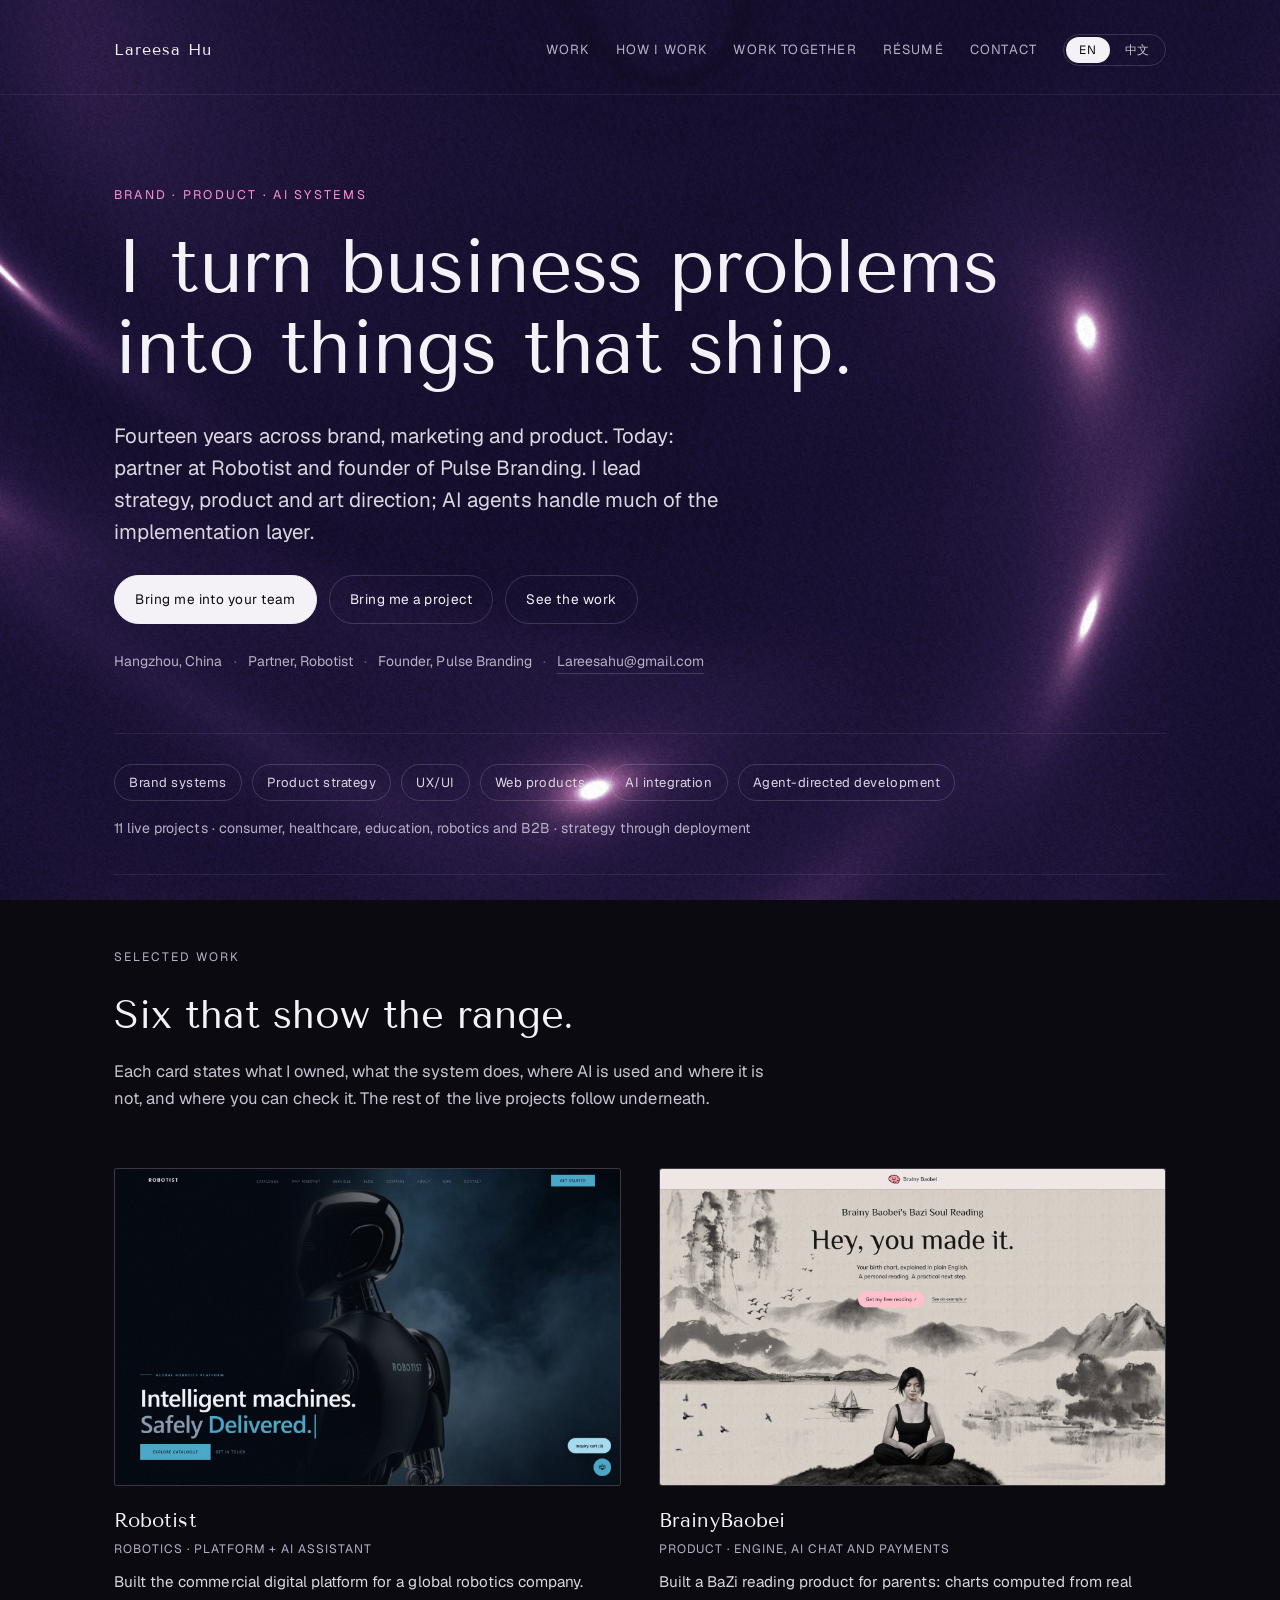
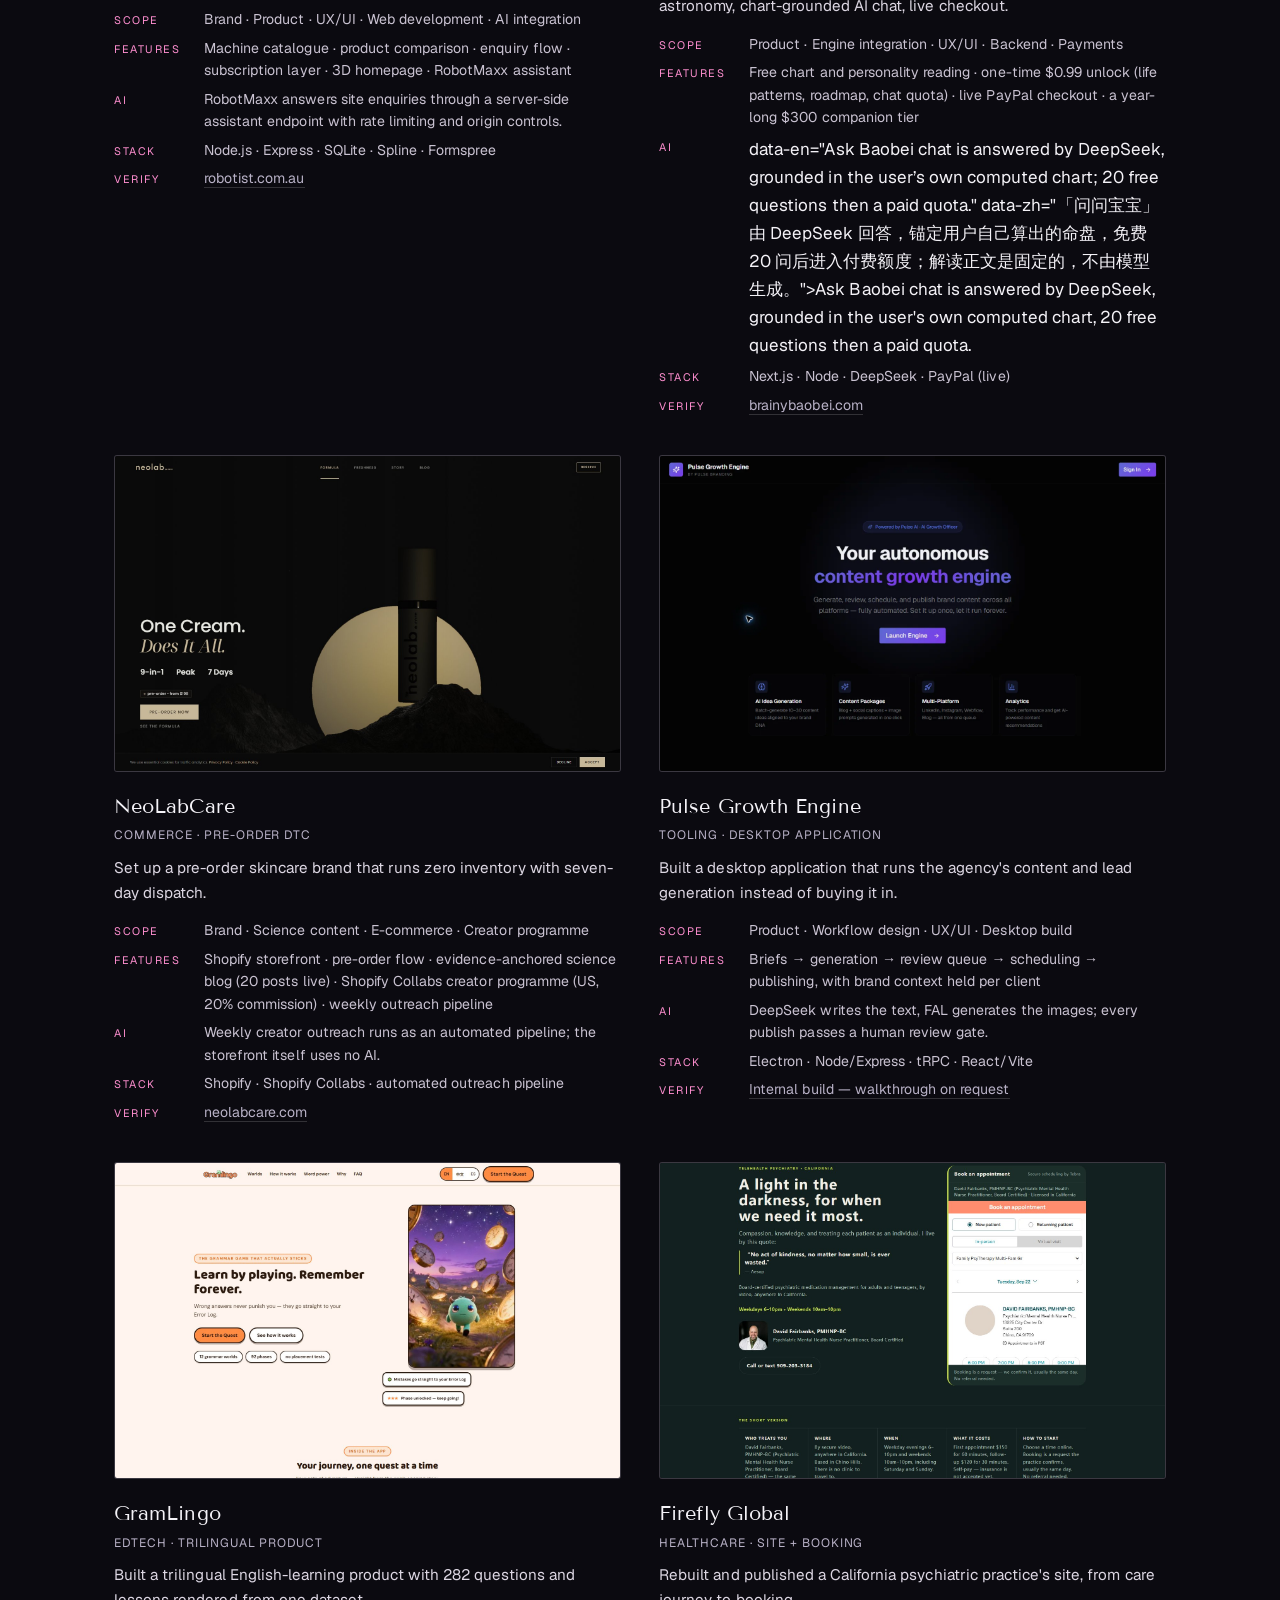
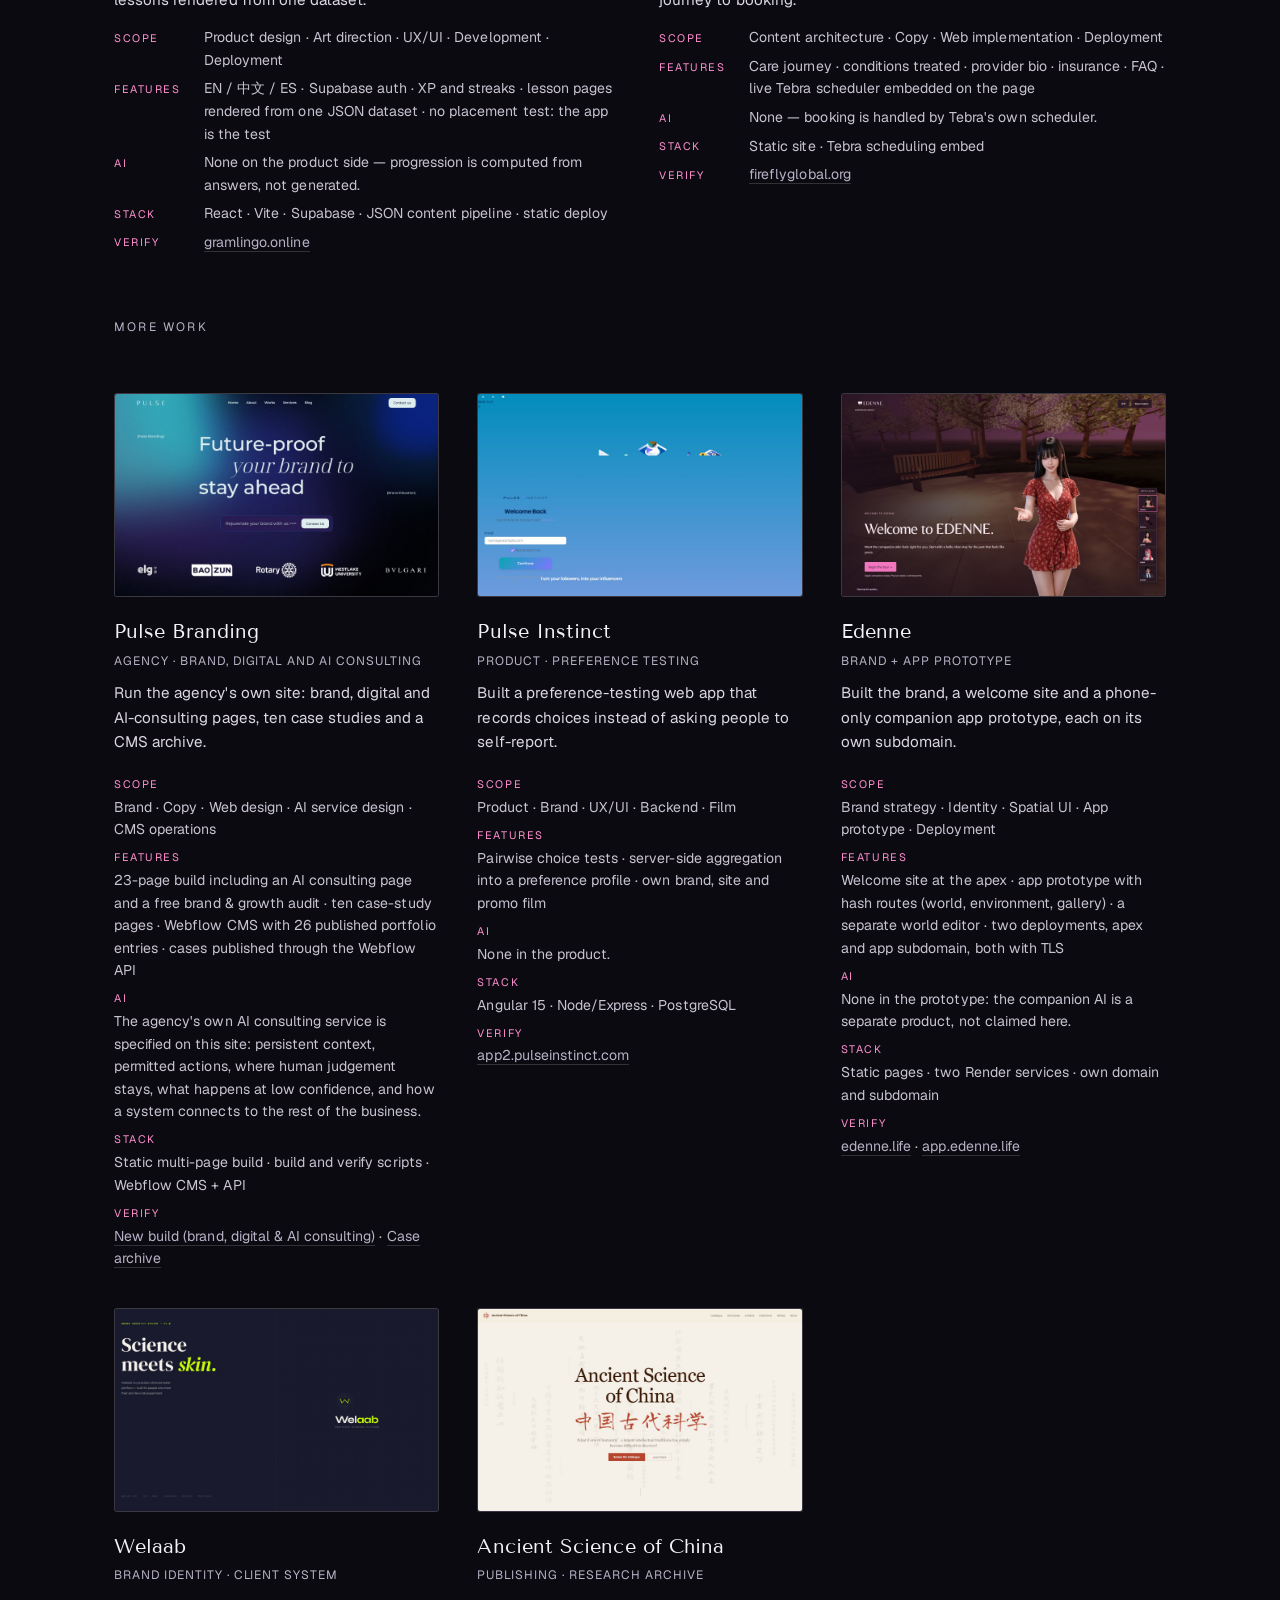
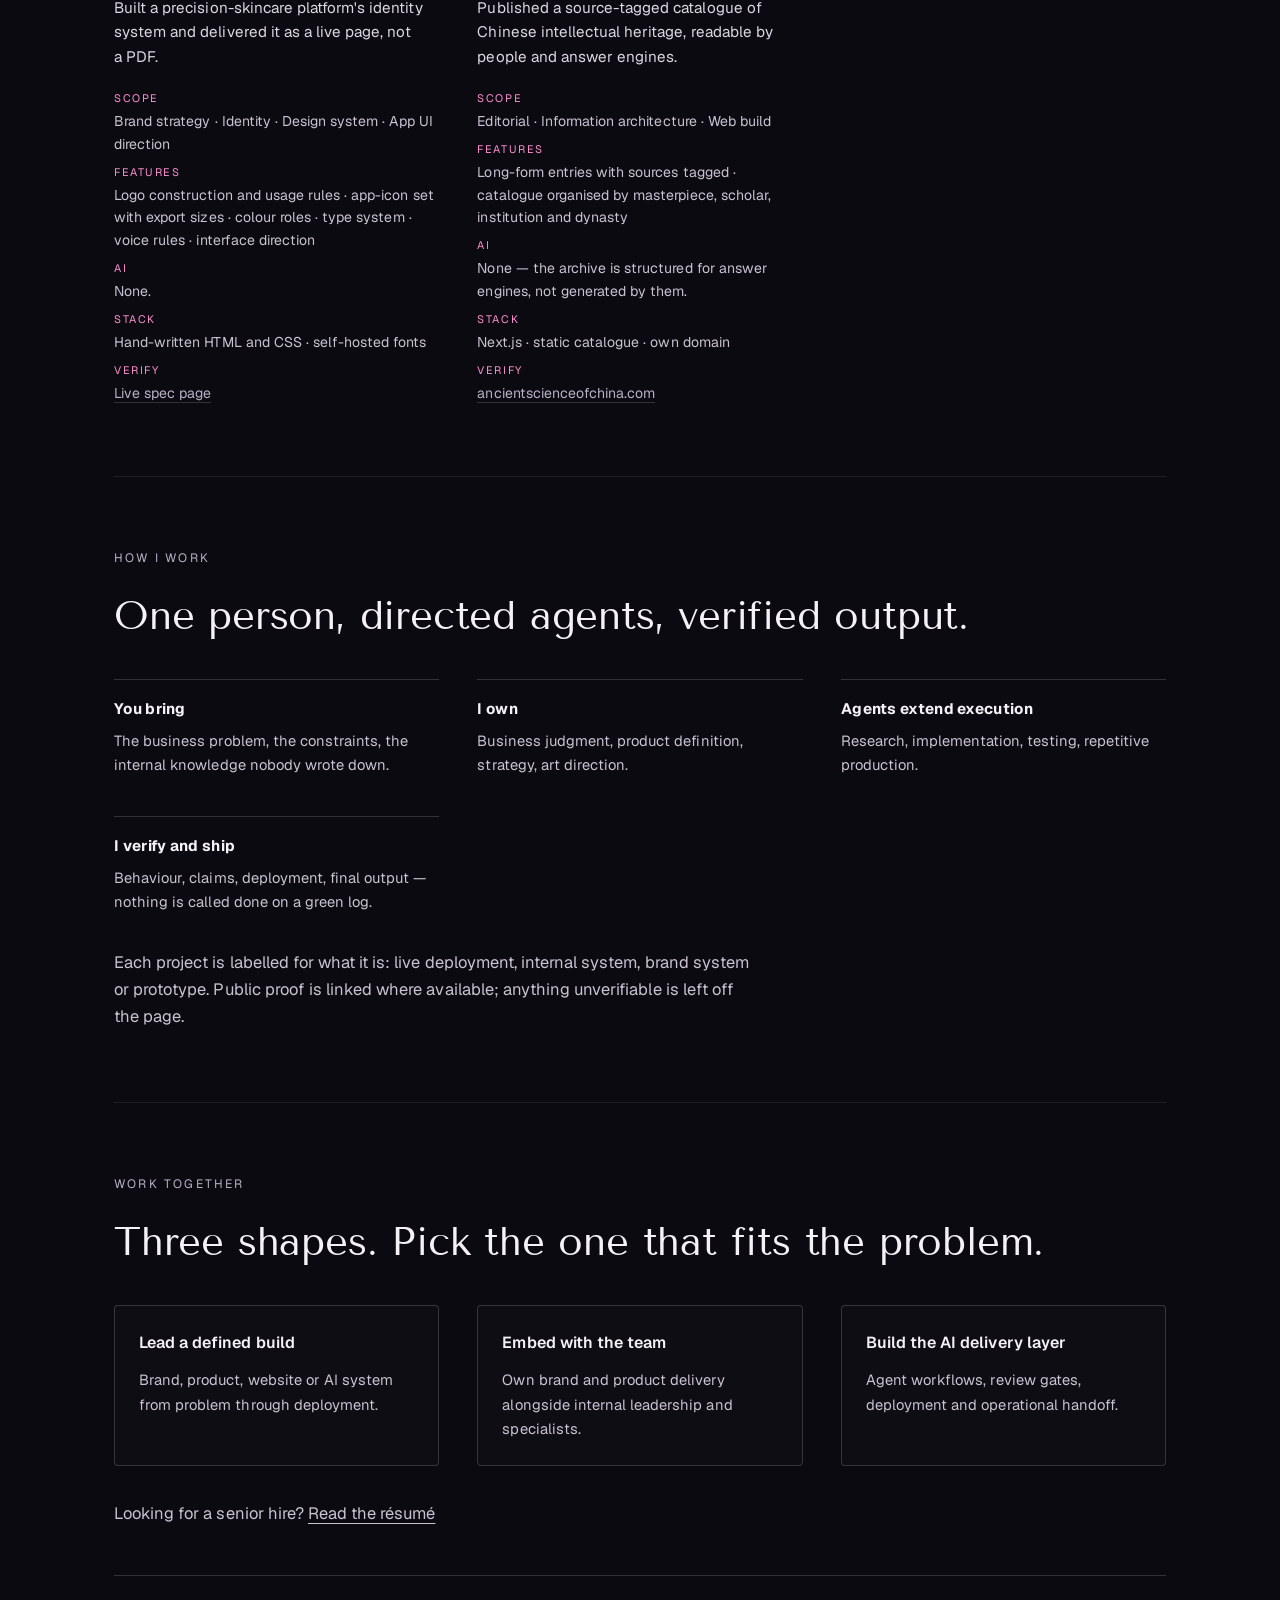
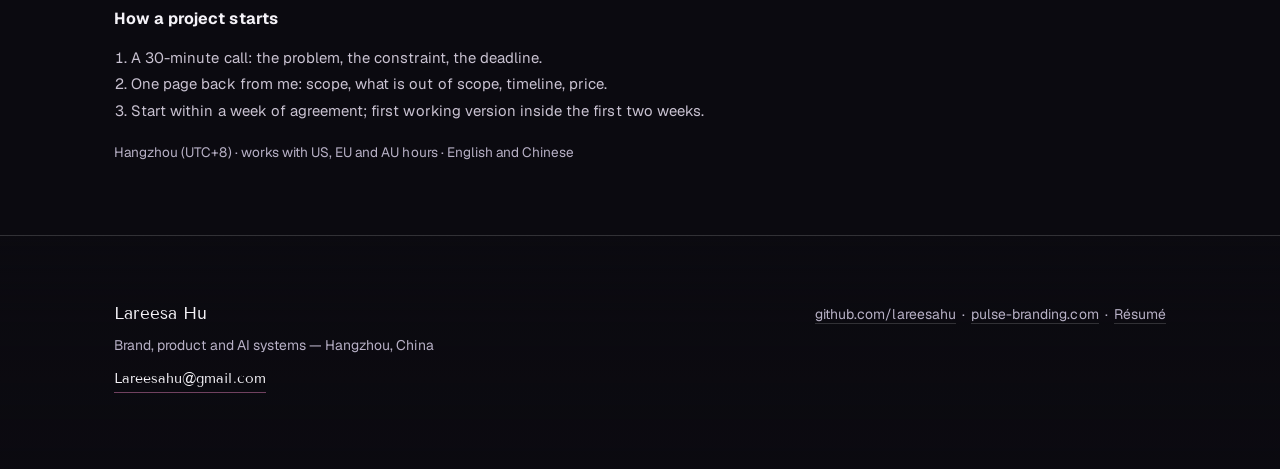
==== commit c93304ec: "Fix portfolio landing page: de-duplicate stylesheet (12x repeated block) and refresh the six redone " ====
--- a/index.html
+++ b/index.html
@@ -1,1509 +1,925 @@
-<!doctype html>
-<html lang="en">
-<head>
-<meta charset="utf-8">
-<meta name="viewport" content="width=device-width, initial-scale=1">
-<title>Lareesa Hu — brand, product and AI systems, shipped</title>
-<meta name="description" content="Lareesa Hu — brand, product and AI systems. Eleven shipped projects across brand, product, commerce and AI — public deployments linked wherever available: Firefly Global, Pulse Branding, Welaab, GramLingo, NeoLabCare, BrainyBaobei, Edenne, Ancient Science of China, Pulse Instinct, Robotist.">
-<link rel="canonical" href="https://lareesahu.github.io/lareesa-hu/">
-<meta name="theme-color" content="#0b0a10">
-<meta name="author" content="Lareesa Hu">
-<!-- Link preview: without these a share on LinkedIn / WeChat / Slack renders as a bare
-     text link with no image. og:image must be an absolute URL, 1200x630, and the file
-     has to be reachable without a redirect or the crawler drops it. -->
-<meta property="og:type" content="website">
-<meta property="og:site_name" content="Lareesa Hu">
-<meta property="og:url" content="https://lareesahu.github.io/lareesa-hu/">
-<meta property="og:title" content="Lareesa Hu — I turn business problems into things that ship.">
-<meta property="og:description" content="Fourteen years of brand, marketing and product work. Eleven shipped projects across brand, product, commerce and AI — public deployments linked wherever available.">
-<meta property="og:image" content="https://lareesahu.github.io/lareesa-hu/assets/og-cover.jpg">
-<meta property="og:image:type" content="image/jpeg">
-<meta property="og:image:width" content="1200">
-<meta property="og:image:height" content="630">
-<meta property="og:image:alt" content="Lareesa Hu — I turn business problems into things that ship. Eleven shipped projects across brand, product, commerce and AI.">
-<meta property="og:locale" content="en">
-<meta property="og:locale:alternate" content="zh_CN">
-<meta name="twitter:card" content="summary_large_image">
-<meta name="twitter:title" content="Lareesa Hu — I turn business problems into things that ship.">
-<meta name="twitter:description" content="Fourteen years of brand, marketing and product work — now run through agent pipelines that build, verify and deploy. Ten live products, all shipped and still running.">
-<meta name="twitter:image" content="https://lareesahu.github.io/lareesa-hu/assets/og-cover.jpg">
-<meta name="twitter:image:alt" content="Lareesa Hu — I turn business problems into things that ship.">
-<link rel="apple-touch-icon" href="data:image/svg+xml,%3Csvg%20xmlns='http://www.w3.org/2000/svg'%20viewBox='0%200%2040%2040'%3E%3Crect%20width='40'%20height='40'%20fill='%230b0a10'/%3E%3Ctext%20x='11'%20y='29'%20font-size='26'%20font-family='Georgia,serif'%20fill='%23ff8fd0'%3EL%3C/text%3E%3C/svg%3E">
-<link rel="icon" href="data:image/svg+xml,%3Csvg%20xmlns='http://www.w3.org/2000/svg'%20viewBox='0%200%2040%2040'%3E%3Crect%20width='40'%20height='40'%20fill='%230b0a10'/%3E%3Ctext%20x='11'%20y='29'%20font-size='26'%20font-family='Georgia,serif'%20fill='%23ff8fd0'%3EL%3C/text%3E%3C/svg%3E">
-<style>
-  @font-face{
-    font-family:'Tenor Sans';
-    src:url('assets/fonts/TenorSans-Regular.ttf') format('truetype');
-    font-weight:400;font-style:normal;font-display:swap;
-  }
-  @font-face{
-    font-family:'Geist';
-    src:url('assets/fonts/geist-latin.woff2') format('woff2');
-    font-weight:100 900;font-style:normal;font-display:swap;
-  }
-  :root{
-    --paper:#0b0a10;
-    --ink:#f4f2f7;
-    --muted:#b8b1c6;
-    --accent:#ff8fd0;
-    --line:rgba(255,255,255,.16);
-    --line-soft:rgba(255,255,255,.08);
-    --serif:'Tenor Sans','Times New Roman',Georgia,serif;
-    --sans:'Geist',-apple-system,BlinkMacSystemFont,'Segoe UI',Roboto,Helvetica,Arial,sans-serif;
-    --cjk:'PingFang SC','Hiragino Sans GB','Microsoft YaHei','Noto Sans CJK SC','Source Han Sans SC','Heiti SC',sans-serif;
-    /* Latin first, then Chinese: a Latin word inside a Chinese line keeps its own face
-       and only the CJK glyphs fall through to PingFang. */
-    --sans-mixed:'Geist','PingFang SC','Hiragino Sans GB','Microsoft YaHei','Noto Sans CJK SC',sans-serif;
-    --serif-mixed:'Tenor Sans','PingFang SC','Hiragino Sans GB','Microsoft YaHei','Noto Sans CJK SC',sans-serif;
-    --pad:clamp(20px,5vw,72px);
-    --gap:clamp(20px,3vw,40px);
-  }
-  *{box-sizing:border-box}
-  html{-webkit-text-size-adjust:100%;overflow-x:hidden;overflow-x:clip}
-  body{
-    margin:0;background:var(--paper);color:var(--ink);
-    font-family:var(--sans);font-size:17px;line-height:1.65;
-    font-weight:400;letter-spacing:.002em;
-    -webkit-font-smoothing:antialiased;
-  }
-  img{display:block;max-width:100%}
-  a{color:inherit;text-underline-offset:.22em;text-decoration-thickness:1px}
-  .wrap{max-width:1180px;margin:0 auto;padding:0 var(--pad)}
-  header.top{
-    position:relative;z-index:2;
-    display:flex;flex-wrap:wrap;gap:14px 22px;align-items:center;justify-content:space-between;
-    padding:clamp(20px,3vw,34px) 0 clamp(16px,2.4vw,28px);
-  }
-  header.top .sig{font-family:var(--serif);font-size:1rem;letter-spacing:.06em}
-  header.top nav{display:flex;flex-wrap:wrap;gap:clamp(14px,2.4vw,26px);font-size:.82rem;align-items:center}
-  header.top nav a{
-    color:var(--muted);text-decoration:none;letter-spacing:.09em;text-transform:uppercase;
-  }
-  header.top nav a:hover{color:var(--accent)}
-
-  .lang{
-    display:inline-flex;gap:2px;padding:2px;border:1px solid var(--line);
-    border-radius:999px;background:transparent;
-  }
-  .lang button{
-    font:inherit;font-size:.75rem;line-height:1;letter-spacing:.06em;
-    padding:7px 13px;border:0;border-radius:999px;cursor:pointer;
-    background:transparent;color:#cdc6d2;transition:background .25s,color .25s;
-  }
-  .lang button:hover{color:var(--ink)}
-  .lang button.on{background:var(--ink);color:var(--paper)}
-  .lang button.on:hover{color:var(--paper)}
-  hr.rule{border:0;border-top:1px solid var(--line-soft);margin:0}
-
-  .hero{padding:clamp(38px,7vw,104px) 0 clamp(30px,4.6vw,68px);position:relative;isolation:isolate}
-  canvas.ridges{
-    position:fixed;inset:0;width:100vw;height:100vh;z-index:0;
-    pointer-events:none;display:block;
-  }
-  .hero::before{
-    content:'';position:absolute;left:-4%;top:0;width:108%;height:106%;
-    z-index:-2;pointer-events:none;
-    background:
-      radial-gradient(52% 46% at 76% 20%, rgba(66,168,255,.09), rgba(66,168,255,0) 72%),
-      radial-gradient(50% 46% at 30% 72%, rgba(255,166,196,.13), rgba(255,166,196,0) 74%),
-      radial-gradient(42% 40% at 62% 44%, rgba(168,81,211,.05), rgba(168,81,211,0) 74%);
-    -webkit-mask-image:linear-gradient(to bottom,rgba(0,0,0,1) 50%,rgba(0,0,0,0) 100%);
-    mask-image:linear-gradient(to bottom,rgba(0,0,0,1) 50%,rgba(0,0,0,0) 100%);
-  }
-  .hero-grid{display:block}
-  .sr-only{position:absolute;width:1px;height:1px;overflow:hidden;clip:rect(0 0 0 0);white-space:nowrap}
-  .kicker{
-    margin:0 0 clamp(14px,2vw,22px);color:#ff8fd0;
-    font-size:.78rem;letter-spacing:.18em;text-transform:uppercase;
-  }
-  h1{
-    font-family:var(--serif);font-weight:400;margin:0;
-    font-size:clamp(2.5rem,7.2vw,4.75rem);line-height:1.06;letter-spacing:-.01em;
-    text-wrap:balance;
-  }
-  .lede{
-    margin:clamp(20px,3vw,32px) 0 0;max-width:46ch;
-    font-size:clamp(1.02rem,1.6vw,1.28rem);line-height:1.55;color:#dcd6e2;
-    text-wrap:pretty;
-  }
-  .meta{
-    margin:clamp(18px,2.4vw,26px) 0 0;color:var(--muted);font-size:.87rem;
-    display:flex;flex-wrap:wrap;align-items:baseline;
-  }
-  .meta > *{white-space:nowrap}
-  .meta > *:not(:last-child)::after{content:'·';display:inline-block;padding:0 11px;color:#6d6577}
-  .meta a{text-decoration:none;border-bottom:1px solid var(--line)}
-  .nb{white-space:nowrap}
-  @media (max-width:900px){
-    .meta{flex-direction:column;align-items:flex-start;gap:3px}
-    .meta > *:not(:last-child)::after{display:none}
-  }
-
-  section{padding:clamp(44px,5.6vw,78px) 0;border-top:1px solid var(--line-soft)}
-  .label{
-    margin:0 0 clamp(16px,2vw,26px);color:var(--muted);
-    font-size:.76rem;letter-spacing:.18em;text-transform:uppercase;
-  }
-  h2{
-    font-family:var(--serif);font-weight:400;margin:0 0 clamp(12px,2vw,20px);
-    font-size:clamp(1.7rem,3.6vw,2.5rem);line-height:1.12;letter-spacing:-.005em;
-    text-wrap:balance;
-  }
-  .section-intro{margin:0;max-width:60ch;color:#c9c2d1;font-size:1.03rem;text-wrap:pretty}
-
-  .grid{
-    margin-top:clamp(30px,4.4vw,58px);
-    display:grid;gap:var(--gap);
-    grid-template-columns:repeat(auto-fit,minmax(min(100%,338px),1fr));
-  }
-  .card{display:flex;flex-direction:column}
-  .shot{
-    display:block;position:relative;overflow:hidden;border:1px solid var(--line);
-    background:#15121c;border-radius:3px;
-  }
-  .shot img{
-    width:100%;height:auto;aspect-ratio:16/10;object-fit:cover;object-position:top;
-    transition:transform .6s cubic-bezier(.2,.6,.2,1);
-  }
-  .card a.shot:hover img{transform:scale(1.024)}
-  /* Card covers: the still is the cover; the clip fades in over it only once the
-     card is on screen and the browser has actually started playing. */
-  .shot .clip{
-    position:absolute;inset:0;width:100%;height:100%;
-    object-fit:cover;object-position:top;opacity:0;
-    transition:opacity .55s cubic-bezier(.2,.6,.2,1);
-    pointer-events:none;
-  }
-  .shot .clip.on{opacity:1}
-  .shot:hover .clip{transform:scale(1.024)}
-  .clip{transition:opacity .55s cubic-bezier(.2,.6,.2,1),transform .6s cubic-bezier(.2,.6,.2,1)}
-  .card h3{
-    font-family:var(--serif);font-weight:400;font-size:1.22rem;
-    margin:18px 0 4px;letter-spacing:.004em;
-  }
-  .card .where{
-    color:var(--muted);font-size:.76rem;letter-spacing:.08em;text-transform:uppercase;
-    margin:0 0 10px;
-  }
-  .card p{margin:0 0 12px;font-size:.96rem;line-height:1.62;color:#c9c2d1;text-wrap:pretty}
-  .card .live{
-    margin-top:auto;font-size:.83rem;color:var(--accent);text-decoration:none;
-    border-bottom:1px solid rgba(139,26,74,.35);align-self:flex-start;padding-bottom:1px;
-  }
-  .card .live:hover{border-bottom-color:var(--accent)}
-
-  .setup{
-    margin-top:clamp(26px,3.6vw,46px);
-    display:grid;gap:clamp(22px,3vw,38px) clamp(28px,4vw,56px);
-    grid-template-columns:repeat(auto-fit,minmax(min(100%,300px),1fr));
-  }
-  .setup article p{margin:0;color:#c9c2d1;font-size:.96rem;text-wrap:pretty}
-  .setup h3{
-    font-family:var(--serif);font-weight:400;font-size:1.06rem;margin:0 0 8px;text-wrap:balance;
-  }
-  .setup h3 b{font-weight:400}
-  .setup h3 span{color:var(--accent);font-family:var(--sans);font-size:.74rem;letter-spacing:.14em;margin-right:9px;vertical-align:2px}
-
-  footer{
-    border-top:1px solid var(--line);padding:clamp(34px,5vw,64px) 0 clamp(40px,6vw,80px);
-    /* the shader's brightest filaments can land here; a soft scrim keeps the small type off the bloom */
-    background:linear-gradient(to bottom,rgba(11,10,16,0) 0,rgba(11,10,16,.42) 38%,rgba(11,10,16,.62) 100%);
-  }
-  footer .foot{
-    display:flex;flex-wrap:wrap;gap:16px 34px;align-items:baseline;justify-content:space-between;
-    color:var(--muted);font-size:.87rem;
-  }
-  footer .name{font-family:var(--serif);color:var(--ink);font-size:1.05rem}
-  footer a{text-decoration:none;border-bottom:1px solid var(--line)}
-  /* the one thing a visitor came to this section to find, so it gets the accent */
-  footer .mail{
-    display:inline-block;margin-top:12px;font-family:var(--serif);
-    font-size:1.05rem;color:var(--accent);
-    border-bottom:1px solid rgba(255,143,208,.42);padding-bottom:1px;
-  }
-  footer .mail:hover{border-bottom-color:var(--accent)}
-
-  /* Chinese typography — clear and contemporary, never decorative */
-  html[lang="zh"] body{
-    font-family:var(--sans-mixed);
-    line-height:1.82;letter-spacing:.012em;font-size:16.5px;
-  }
-  html[lang="zh"] h1,
-  html[lang="zh"] h2,
-  html[lang="zh"] .sig,
-  html[lang="zh"] .card h3,
-  html[lang="zh"] .setup h3,
-  html[lang="zh"] footer .name{
-    font-family:var(--serif-mixed);font-weight:400;letter-spacing:0;
-  }
-  html[lang="zh"] h1{font-size:clamp(2.4rem,5.4vw,4rem);line-height:1.18;word-break:keep-all;overflow-wrap:normal}
-  @media (max-width:700px){ html[lang="zh"] h1 .h1b{display:block} }
-  html[lang="zh"] h1 .svc{
-    display:block;margin-top:.34em;font-family:var(--sans-mixed);
-    font-size:.42em;line-height:1.5;letter-spacing:.02em;color:var(--muted);
-    word-break:keep-all;
-  }
-  html[lang="zh"] h2{line-height:1.3;font-size:clamp(1.62rem,3.7vw,2.4rem)}
-  html[lang="zh"] .kicker{letter-spacing:.08em;font-size:.84rem}
-  html[lang="zh"] .label{letter-spacing:.16em}
-  html[lang="zh"] .card .where{letter-spacing:.12em}
-  html[lang="zh"] .lede{line-height:1.9;max-width:26em}
-  html[lang="zh"] .card p,
-  html[lang="zh"] .setup article p,
-  html[lang="zh"] .section-intro{line-height:1.85}
-  html[lang="zh"] .card p{font-size:.95rem}
-  html[lang="zh"] .setup{grid-template-columns:repeat(auto-fit,minmax(min(100%,330px),1fr))}
-  html[lang="zh"] body,
-  html[lang="zh"] p,
-  html[lang="zh"] h1,
-  html[lang="zh"] h2,
-  html[lang="zh"] h3,
-  html[lang="zh"] h4{line-break:strict}
-  html[lang="zh"] header.top nav a{letter-spacing:.1em}
-
-  @media (max-width:560px){
-    body{font-size:16px}
-    .card h3{margin-top:14px}
-    html[lang="zh"] body{font-size:16px}
-  }
-  :focus-visible{outline:2px solid var(--accent);outline-offset:3px}
-  .card{transition:transform .3s cubic-bezier(.22,.8,.24,1)}
-  @media (hover:hover) and (pointer:fine){
-    .card:hover{transform:translateY(-3px)}
-  }
-  @media (prefers-reduced-motion:no-preference){
-    .rise{opacity:0;transform:translateY(14px);animation:riseIn .72s cubic-bezier(.22,.8,.24,1) forwards}
-    .hero-copy > .rise:nth-child(2){animation-delay:.10s}
-    .hero-copy > .rise:nth-child(3){animation-delay:.20s}
-    .hero-copy > .rise:nth-child(4){animation-delay:.30s}
-    .js-reveal{
-      opacity:0;transform:translateY(16px);
-      transition:opacity .64s cubic-bezier(.22,.8,.24,1),transform .64s cubic-bezier(.22,.8,.24,1);
-    }
-    .js-reveal.in{opacity:1;transform:none}
-  }
-  @keyframes riseIn{to{opacity:1;transform:none}}
-  @media (prefers-reduced-motion:reduce){
-    .shot img,.lang button,.card{transition:none}
-    .rise,.js-reveal{opacity:1;transform:none;animation:none}
-  }
-
-  /* Full-page background: the canvas is pinned to the viewport behind all content,
-     so the shader runs edge to edge instead of sitting in the hero block. */
-  .wrap{position:relative;z-index:1}
-  .hero{isolation:auto}
-  .hero::before{display:none}
-
-  /* ---- Capability strip, spec rows and engagement options (2026-09-24) ---- */
-  .cta{display:flex;flex-wrap:wrap;gap:12px;margin:clamp(20px,2.6vw,28px) 0 0}
-  .btn{
-    display:inline-block;font-size:.85rem;letter-spacing:.04em;text-decoration:none;
-    padding:12px 20px;border:1px solid var(--line);border-radius:999px;color:var(--ink);
-    transition:border-color .25s,color .25s,background .25s;
-  }
-  .btn:hover{border-color:var(--accent);color:var(--accent)}
-  .btn.primary{background:var(--ink);border-color:var(--ink);color:var(--paper)}
-  .btn.primary:hover{background:var(--accent);border-color:var(--accent);color:var(--paper)}
-
-  .strip{padding:clamp(22px,3vw,30px) 0 clamp(26px,3.4vw,34px);border-top:1px solid var(--line-soft)}
-  .strip ul{list-style:none;margin:0;padding:0;display:flex;flex-wrap:wrap;gap:10px}
-  .strip li{
-    font-size:.82rem;letter-spacing:.04em;color:#dcd6e2;
-    border:1px solid var(--line);border-radius:999px;padding:7px 14px;
-  }
-  .strip .fact{margin:16px 0 0;color:var(--muted);font-size:.88rem}
-
-  .label.sub{margin-top:clamp(44px,5vw,64px)}
-  .card .one{margin:0 0 14px;font-size:.95rem;color:#dcd6e2}
-  .card .spec{margin:0;display:grid;grid-template-columns:76px minmax(0,1fr);gap:6px 14px}
-  .card .spec dt{
-    margin:0;font-size:.68rem;letter-spacing:.14em;text-transform:uppercase;
-    color:var(--accent);padding-top:.35em;
-  }
-  .card .spec dd{margin:0;font-size:.88rem;line-height:1.6;color:#c9c2d1}
-  .card .spec .proof a{color:var(--muted);text-decoration:none;border-bottom:1px solid var(--line)}
-  .card .spec .proof a:hover{color:var(--accent);border-bottom-color:var(--accent)}
-  .card .proof-zh{display:none}
-  .grid.more{grid-template-columns:repeat(auto-fit,minmax(min(100%,300px),1fr));gap:var(--gap)}
-  .card.compact .spec{grid-template-columns:1fr;gap:2px}
-  .card.compact .spec dt{padding-top:.6em}
-
-  #how .rows,#ways .options{margin-top:clamp(26px,3.4vw,40px);display:grid;gap:var(--gap);
-    grid-template-columns:repeat(auto-fit,minmax(min(100%,300px),1fr))}
-  #how .row{border-top:1px solid var(--line);padding-top:16px}
-  #how .row h4{margin:0 0 8px;font-family:var(--sans-mixed);font-size:.95rem;letter-spacing:.02em}
-  #how .row p{margin:0;font-size:.92rem;color:#c9c2d1}
-  .section-intro.tight{margin-top:clamp(24px,3vw,34px)}
-
-  #ways .option{display:flex;flex-direction:column;border:1px solid var(--line);border-radius:4px;
-    padding:clamp(18px,2.2vw,24px);background:rgba(255,255,255,.015)}
-  .opt-head{display:flex;flex-wrap:wrap;gap:6px 14px;align-items:baseline;justify-content:space-between}
-  .opt-head h3{margin:0;font-family:var(--sans-mixed);font-size:1rem;font-weight:600}
-  .opt-len{color:var(--muted);font-size:.78rem;letter-spacing:.06em;text-transform:uppercase}
-  #ways .option p{margin:12px 0 0;font-size:.92rem;color:#c9c2d1}
-  #ways .opt-need{margin-top:auto;padding-top:14px;color:var(--muted);font-size:.85rem}
-  #ways .opt-need span:first-child{color:var(--accent);letter-spacing:.1em;text-transform:uppercase;font-size:.7rem}
-  .start{margin-top:clamp(30px,4vw,48px);border-top:1px solid var(--line);padding-top:clamp(22px,3vw,30px)}
-  .start h4{margin:0 0 12px;font-family:var(--sans-mixed);font-size:1rem}
-  .start ol{margin:0;padding-left:1.15em;color:#c9c2d1;font-size:.93rem;line-height:1.8}
-  .start-line{margin:16px 0 0;color:var(--muted);font-size:.85rem}
-  .foot .mail{display:inline-block;margin-top:10px;font-size:.9rem;color:var(--ink)}
-
-  /* ---- Capability strip, spec rows and engagement options (2026-09-24) ---- */
-  .cta{display:flex;flex-wrap:wrap;gap:12px;margin:clamp(20px,2.6vw,28px) 0 0}
-  .btn{
-    display:inline-block;font-size:.85rem;letter-spacing:.04em;text-decoration:none;
-    padding:12px 20px;border:1px solid var(--line);border-radius:999px;color:var(--ink);
-    transition:border-color .25s,color .25s,background .25s;
-  }
-  .btn:hover{border-color:var(--accent);color:var(--accent)}
-  .btn.primary{background:var(--ink);border-color:var(--ink);color:var(--paper)}
-  .btn.primary:hover{background:var(--accent);border-color:var(--accent);color:var(--paper)}
-
-  .strip{padding:clamp(22px,3vw,30px) 0 clamp(26px,3.4vw,34px);border-top:1px solid var(--line-soft)}
-  .strip ul{list-style:none;margin:0;padding:0;display:flex;flex-wrap:wrap;gap:10px}
-  .strip li{
-    font-size:.82rem;letter-spacing:.04em;color:#dcd6e2;
-    border:1px solid var(--line);border-radius:999px;padding:7px 14px;
-  }
-  .strip .fact{margin:16px 0 0;color:var(--muted);font-size:.88rem}
-
-  .label.sub{margin-top:clamp(44px,5vw,64px)}
-  .card .one{margin:0 0 14px;font-size:.95rem;color:#dcd6e2}
-  .card .spec{margin:0;display:grid;grid-template-columns:76px minmax(0,1fr);gap:6px 14px}
-  .card .spec dt{
-    margin:0;font-size:.68rem;letter-spacing:.14em;text-transform:uppercase;
-    color:var(--accent);padding-top:.35em;
-  }
-  .card .spec dd{margin:0;font-size:.88rem;line-height:1.6;color:#c9c2d1}
-  .card .spec .proof a{color:var(--muted);text-decoration:none;border-bottom:1px solid var(--line)}
-  .card .spec .proof a:hover{color:var(--accent);border-bottom-color:var(--accent)}
-  .card .proof-zh{display:none}
-  .grid.more{grid-template-columns:repeat(auto-fit,minmax(min(100%,300px),1fr));gap:var(--gap)}
-  .card.compact .spec{grid-template-columns:1fr;gap:2px}
-  .card.compact .spec dt{padding-top:.6em}
-
-  #how .rows,#ways .options{margin-top:clamp(26px,3.4vw,40px);display:grid;gap:var(--gap);
-    grid-template-columns:repeat(auto-fit,minmax(min(100%,300px),1fr))}
-  #how .row{border-top:1px solid var(--line);padding-top:16px}
-  #how .row h4{margin:0 0 8px;font-family:var(--sans-mixed);font-size:.95rem;letter-spacing:.02em}
-  #how .row p{margin:0;font-size:.92rem;color:#c9c2d1}
-  .section-intro.tight{margin-top:clamp(24px,3vw,34px)}
-
-  #ways .option{display:flex;flex-direction:column;border:1px solid var(--line);border-radius:4px;
-    padding:clamp(18px,2.2vw,24px);background:rgba(255,255,255,.015)}
-  .opt-head{display:flex;flex-wrap:wrap;gap:6px 14px;align-items:baseline;justify-content:space-between}
-  .opt-head h3{margin:0;font-family:var(--sans-mixed);font-size:1rem;font-weight:600}
-  .opt-len{color:var(--muted);font-size:.78rem;letter-spacing:.06em;text-transform:uppercase}
-  #ways .option p{margin:12px 0 0;font-size:.92rem;color:#c9c2d1}
-  #ways .opt-need{margin-top:auto;padding-top:14px;color:var(--muted);font-size:.85rem}
-  #ways .opt-need span:first-child{color:var(--accent);letter-spacing:.1em;text-transform:uppercase;font-size:.7rem}
-  .start{margin-top:clamp(30px,4vw,48px);border-top:1px solid var(--line);padding-top:clamp(22px,3vw,30px)}
-  .start h4{margin:0 0 12px;font-family:var(--sans-mixed);font-size:1rem}
-  .start ol{margin:0;padding-left:1.15em;color:#c9c2d1;font-size:.93rem;line-height:1.8}
-  .start-line{margin:16px 0 0;color:var(--muted);font-size:.85rem}
-  .foot .mail{display:inline-block;margin-top:10px;font-size:.9rem;color:var(--ink)}
-
-  /* ---- Capability strip, spec rows and engagement options (2026-09-24) ---- */
-  .cta{display:flex;flex-wrap:wrap;gap:12px;margin:clamp(20px,2.6vw,28px) 0 0}
-  .btn{
-    display:inline-block;font-size:.85rem;letter-spacing:.04em;text-decoration:none;
-    padding:12px 20px;border:1px solid var(--line);border-radius:999px;color:var(--ink);
-    transition:border-color .25s,color .25s,background .25s;
-  }
-  .btn:hover{border-color:var(--accent);color:var(--accent)}
-  .btn.primary{background:var(--ink);border-color:var(--ink);color:var(--paper)}
-  .btn.primary:hover{background:var(--accent);border-color:var(--accent);color:var(--paper)}
-
-  .strip{padding:clamp(22px,3vw,30px) 0 clamp(26px,3.4vw,34px);border-top:1px solid var(--line-soft)}
-  .strip ul{list-style:none;margin:0;padding:0;display:flex;flex-wrap:wrap;gap:10px}
-  .strip li{
-    font-size:.82rem;letter-spacing:.04em;color:#dcd6e2;
-    border:1px solid var(--line);border-radius:999px;padding:7px 14px;
-  }
-  .strip .fact{margin:16px 0 0;color:var(--muted);font-size:.88rem}
-
-  .label.sub{margin-top:clamp(44px,5vw,64px)}
-  .card .one{margin:0 0 14px;font-size:.95rem;color:#dcd6e2}
-  .card .spec{margin:0;display:grid;grid-template-columns:76px minmax(0,1fr);gap:6px 14px}
-  .card .spec dt{
-    margin:0;font-size:.68rem;letter-spacing:.14em;text-transform:uppercase;
-    color:var(--accent);padding-top:.35em;
-  }
-  .card .spec dd{margin:0;font-size:.88rem;line-height:1.6;color:#c9c2d1}
-  .card .spec .proof a{color:var(--muted);text-decoration:none;border-bottom:1px solid var(--line)}
-  .card .spec .proof a:hover{color:var(--accent);border-bottom-color:var(--accent)}
-  .card .proof-zh{display:none}
-  .grid.more{grid-template-columns:repeat(auto-fit,minmax(min(100%,300px),1fr));gap:var(--gap)}
-  .card.compact .spec{grid-template-columns:1fr;gap:2px}
-  .card.compact .spec dt{padding-top:.6em}
-
-  #how .rows,#ways .options{margin-top:clamp(26px,3.4vw,40px);display:grid;gap:var(--gap);
-    grid-template-columns:repeat(auto-fit,minmax(min(100%,300px),1fr))}
-  #how .row{border-top:1px solid var(--line);padding-top:16px}
-  #how .row h4{margin:0 0 8px;font-family:var(--sans-mixed);font-size:.95rem;letter-spacing:.02em}
-  #how .row p{margin:0;font-size:.92rem;color:#c9c2d1}
-  .section-intro.tight{margin-top:clamp(24px,3vw,34px)}
-
-  #ways .option{display:flex;flex-direction:column;border:1px solid var(--line);border-radius:4px;
-    padding:clamp(18px,2.2vw,24px);background:rgba(255,255,255,.015)}
-  .opt-head{display:flex;flex-wrap:wrap;gap:6px 14px;align-items:baseline;justify-content:space-between}
-  .opt-head h3{margin:0;font-family:var(--sans-mixed);font-size:1rem;font-weight:600}
-  .opt-len{color:var(--muted);font-size:.78rem;letter-spacing:.06em;text-transform:uppercase}
-  #ways .option p{margin:12px 0 0;font-size:.92rem;color:#c9c2d1}
-  #ways .opt-need{margin-top:auto;padding-top:14px;color:var(--muted);font-size:.85rem}
-  #ways .opt-need span:first-child{color:var(--accent);letter-spacing:.1em;text-transform:uppercase;font-size:.7rem}
-  .start{margin-top:clamp(30px,4vw,48px);border-top:1px solid var(--line);padding-top:clamp(22px,3vw,30px)}
-  .start h4{margin:0 0 12px;font-family:var(--sans-mixed);font-size:1rem}
-  .start ol{margin:0;padding-left:1.15em;color:#c9c2d1;font-size:.93rem;line-height:1.8}
-  .start-line{margin:16px 0 0;color:var(--muted);font-size:.85rem}
-  .foot .mail{display:inline-block;margin-top:10px;font-size:.9rem;color:var(--ink)}
-
-  /* ---- Capability strip, spec rows and engagement options (2026-09-24) ---- */
-  .cta{display:flex;flex-wrap:wrap;gap:12px;margin:clamp(20px,2.6vw,28px) 0 0}
-  .btn{
-    display:inline-block;font-size:.85rem;letter-spacing:.04em;text-decoration:none;
-    padding:12px 20px;border:1px solid var(--line);border-radius:999px;color:var(--ink);
-    transition:border-color .25s,color .25s,background .25s;
-  }
-  .btn:hover{border-color:var(--accent);color:var(--accent)}
-  .btn.primary{background:var(--ink);border-color:var(--ink);color:var(--paper)}
-  .btn.primary:hover{background:var(--accent);border-color:var(--accent);color:var(--paper)}
-
-  .strip{padding:clamp(22px,3vw,30px) 0 clamp(26px,3.4vw,34px);border-top:1px solid var(--line-soft)}
-  .strip ul{list-style:none;margin:0;padding:0;display:flex;flex-wrap:wrap;gap:10px}
-  .strip li{
-    font-size:.82rem;letter-spacing:.04em;color:#dcd6e2;
-    border:1px solid var(--line);border-radius:999px;padding:7px 14px;
-  }
-  .strip .fact{margin:16px 0 0;color:var(--muted);font-size:.88rem}
-
-  .label.sub{margin-top:clamp(44px,5vw,64px)}
-  .card .one{margin:0 0 14px;font-size:.95rem;color:#dcd6e2}
-  .card .spec{margin:0;display:grid;grid-template-columns:76px minmax(0,1fr);gap:6px 14px}
-  .card .spec dt{
-    margin:0;font-size:.68rem;letter-spacing:.14em;text-transform:uppercase;
-    color:var(--accent);padding-top:.35em;
-  }
-  .card .spec dd{margin:0;font-size:.88rem;line-height:1.6;color:#c9c2d1}
-  .card .spec .proof a{color:var(--muted);text-decoration:none;border-bottom:1px solid var(--line)}
-  .card .spec .proof a:hover{color:var(--accent);border-bottom-color:var(--accent)}
-  .card .proof-zh{display:none}
-  .grid.more{grid-template-columns:repeat(auto-fit,minmax(min(100%,300px),1fr));gap:var(--gap)}
-  .card.compact .spec{grid-template-columns:1fr;gap:2px}
-  .card.compact .spec dt{padding-top:.6em}
-
-  #how .rows,#ways .options{margin-top:clamp(26px,3.4vw,40px);display:grid;gap:var(--gap);
-    grid-template-columns:repeat(auto-fit,minmax(min(100%,300px),1fr))}
-  #how .row{border-top:1px solid var(--line);padding-top:16px}
-  #how .row h4{margin:0 0 8px;font-family:var(--sans-mixed);font-size:.95rem;letter-spacing:.02em}
-  #how .row p{margin:0;font-size:.92rem;color:#c9c2d1}
-  .section-intro.tight{margin-top:clamp(24px,3vw,34px)}
-
-  #ways .option{display:flex;flex-direction:column;border:1px solid var(--line);border-radius:4px;
-    padding:clamp(18px,2.2vw,24px);background:rgba(255,255,255,.015)}
-  .opt-head{display:flex;flex-wrap:wrap;gap:6px 14px;align-items:baseline;justify-content:space-between}
-  .opt-head h3{margin:0;font-family:var(--sans-mixed);font-size:1rem;font-weight:600}
-  .opt-len{color:var(--muted);font-size:.78rem;letter-spacing:.06em;text-transform:uppercase}
-  #ways .option p{margin:12px 0 0;font-size:.92rem;color:#c9c2d1}
-  #ways .opt-need{margin-top:auto;padding-top:14px;color:var(--muted);font-size:.85rem}
-  #ways .opt-need span:first-child{color:var(--accent);letter-spacing:.1em;text-transform:uppercase;font-size:.7rem}
-  .start{margin-top:clamp(30px,4vw,48px);border-top:1px solid var(--line);padding-top:clamp(22px,3vw,30px)}
-  .start h4{margin:0 0 12px;font-family:var(--sans-mixed);font-size:1rem}
-  .start ol{margin:0;padding-left:1.15em;color:#c9c2d1;font-size:.93rem;line-height:1.8}
-  .start-line{margin:16px 0 0;color:var(--muted);font-size:.85rem}
-  .foot .mail{display:inline-block;margin-top:10px;font-size:.9rem;color:var(--ink)}
-
-  /* ---- Capability strip, spec rows and engagement options (2026-09-24) ---- */
-  .cta{display:flex;flex-wrap:wrap;gap:12px;margin:clamp(20px,2.6vw,28px) 0 0}
-  .btn{
-    display:inline-block;font-size:.85rem;letter-spacing:.04em;text-decoration:none;
-    padding:12px 20px;border:1px solid var(--line);border-radius:999px;color:var(--ink);
-    transition:border-color .25s,color .25s,background .25s;
-  }
-  .btn:hover{border-color:var(--accent);color:var(--accent)}
-  .btn.primary{background:var(--ink);border-color:var(--ink);color:var(--paper)}
-  .btn.primary:hover{background:var(--accent);border-color:var(--accent);color:var(--paper)}
-
-  .strip{padding:clamp(22px,3vw,30px) 0 clamp(26px,3.4vw,34px);border-top:1px solid var(--line-soft)}
-  .strip ul{list-style:none;margin:0;padding:0;display:flex;flex-wrap:wrap;gap:10px}
-  .strip li{
-    font-size:.82rem;letter-spacing:.04em;color:#dcd6e2;
-    border:1px solid var(--line);border-radius:999px;padding:7px 14px;
-  }
-  .strip .fact{margin:16px 0 0;color:var(--muted);font-size:.88rem}
-
-  .label.sub{margin-top:clamp(44px,5vw,64px)}
-  .card .one{margin:0 0 14px;font-size:.95rem;color:#dcd6e2}
-  .card .spec{margin:0;display:grid;grid-template-columns:76px minmax(0,1fr);gap:6px 14px}
-  .card .spec dt{
-    margin:0;font-size:.68rem;letter-spacing:.14em;text-transform:uppercase;
-    color:var(--accent);padding-top:.35em;
-  }
-  .card .spec dd{margin:0;font-size:.88rem;line-height:1.6;color:#c9c2d1}
-  .card .spec .proof a{color:var(--muted);text-decoration:none;border-bottom:1px solid var(--line)}
-  .card .spec .proof a:hover{color:var(--accent);border-bottom-color:var(--accent)}
-  .card .proof-zh{display:none}
-  .grid.more{grid-template-columns:repeat(auto-fit,minmax(min(100%,300px),1fr));gap:var(--gap)}
-  .card.compact .spec{grid-template-columns:1fr;gap:2px}
-  .card.compact .spec dt{padding-top:.6em}
-
-  #how .rows,#ways .options{margin-top:clamp(26px,3.4vw,40px);display:grid;gap:var(--gap);
-    grid-template-columns:repeat(auto-fit,minmax(min(100%,300px),1fr))}
-  #how .row{border-top:1px solid var(--line);padding-top:16px}
-  #how .row h4{margin:0 0 8px;font-family:var(--sans-mixed);font-size:.95rem;letter-spacing:.02em}
-  #how .row p{margin:0;font-size:.92rem;color:#c9c2d1}
-  .section-intro.tight{margin-top:clamp(24px,3vw,34px)}
-
-  #ways .option{display:flex;flex-direction:column;border:1px solid var(--line);border-radius:4px;
-    padding:clamp(18px,2.2vw,24px);background:rgba(255,255,255,.015)}
-  .opt-head{display:flex;flex-wrap:wrap;gap:6px 14px;align-items:baseline;justify-content:space-between}
-  .opt-head h3{margin:0;font-family:var(--sans-mixed);font-size:1rem;font-weight:600}
-  .opt-len{color:var(--muted);font-size:.78rem;letter-spacing:.06em;text-transform:uppercase}
-  #ways .option p{margin:12px 0 0;font-size:.92rem;color:#c9c2d1}
-  #ways .opt-need{margin-top:auto;padding-top:14px;color:var(--muted);font-size:.85rem}
-  #ways .opt-need span:first-child{color:var(--accent);letter-spacing:.1em;text-transform:uppercase;font-size:.7rem}
-  .start{margin-top:clamp(30px,4vw,48px);border-top:1px solid var(--line);padding-top:clamp(22px,3vw,30px)}
-  .start h4{margin:0 0 12px;font-family:var(--sans-mixed);font-size:1rem}
-  .start ol{margin:0;padding-left:1.15em;color:#c9c2d1;font-size:.93rem;line-height:1.8}
-  .start-line{margin:16px 0 0;color:var(--muted);font-size:.85rem}
-  .foot .mail{display:inline-block;margin-top:10px;font-size:.9rem;color:var(--ink)}
-
-  /* ---- Capability strip, spec rows and engagement options (2026-09-24) ---- */
-  .cta{display:flex;flex-wrap:wrap;gap:12px;margin:clamp(20px,2.6vw,28px) 0 0}
-  .btn{
-    display:inline-block;font-size:.85rem;letter-spacing:.04em;text-decoration:none;
-    padding:12px 20px;border:1px solid var(--line);border-radius:999px;color:var(--ink);
-    transition:border-color .25s,color .25s,background .25s;
-  }
-  .btn:hover{border-color:var(--accent);color:var(--accent)}
-  .btn.primary{background:var(--ink);border-color:var(--ink);color:var(--paper)}
-  .btn.primary:hover{background:var(--accent);border-color:var(--accent);color:var(--paper)}
-
-  .strip{padding:clamp(22px,3vw,30px) 0 clamp(26px,3.4vw,34px);border-top:1px solid var(--line-soft)}
-  .strip ul{list-style:none;margin:0;padding:0;display:flex;flex-wrap:wrap;gap:10px}
-  .strip li{
-    font-size:.82rem;letter-spacing:.04em;color:#dcd6e2;
-    border:1px solid var(--line);border-radius:999px;padding:7px 14px;
-  }
-  .strip .fact{margin:16px 0 0;color:var(--muted);font-size:.88rem}
-
-  .label.sub{margin-top:clamp(44px,5vw,64px)}
-  .card .one{margin:0 0 14px;font-size:.95rem;color:#dcd6e2}
-  .card .spec{margin:0;display:grid;grid-template-columns:76px minmax(0,1fr);gap:6px 14px}
-  .card .spec dt{
-    margin:0;font-size:.68rem;letter-spacing:.14em;text-transform:uppercase;
-    color:var(--accent);padding-top:.35em;
-  }
-  .card .spec dd{margin:0;font-size:.88rem;line-height:1.6;color:#c9c2d1}
-  .card .spec .proof a{color:var(--muted);text-decoration:none;border-bottom:1px solid var(--line)}
-  .card .spec .proof a:hover{color:var(--accent);border-bottom-color:var(--accent)}
-  .card .proof-zh{display:none}
-  .grid.more{grid-template-columns:repeat(auto-fit,minmax(min(100%,300px),1fr));gap:var(--gap)}
-  .card.compact .spec{grid-template-columns:1fr;gap:2px}
-  .card.compact .spec dt{padding-top:.6em}
-
-  #how .rows,#ways .options{margin-top:clamp(26px,3.4vw,40px);display:grid;gap:var(--gap);
-    grid-template-columns:repeat(auto-fit,minmax(min(100%,300px),1fr))}
-  #how .row{border-top:1px solid var(--line);padding-top:16px}
-  #how .row h4{margin:0 0 8px;font-family:var(--sans-mixed);font-size:.95rem;letter-spacing:.02em}
-  #how .row p{margin:0;font-size:.92rem;color:#c9c2d1}
-  .section-intro.tight{margin-top:clamp(24px,3vw,34px)}
-
-  #ways .option{display:flex;flex-direction:column;border:1px solid var(--line);border-radius:4px;
-    padding:clamp(18px,2.2vw,24px);background:rgba(255,255,255,.015)}
-  .opt-head{display:flex;flex-wrap:wrap;gap:6px 14px;align-items:baseline;justify-content:space-between}
-  .opt-head h3{margin:0;font-family:var(--sans-mixed);font-size:1rem;font-weight:600}
-  .opt-len{color:var(--muted);font-size:.78rem;letter-spacing:.06em;text-transform:uppercase}
-  #ways .option p{margin:12px 0 0;font-size:.92rem;color:#c9c2d1}
-  #ways .opt-need{margin-top:auto;padding-top:14px;color:var(--muted);font-size:.85rem}
-  #ways .opt-need span:first-child{color:var(--accent);letter-spacing:.1em;text-transform:uppercase;font-size:.7rem}
-  .start{margin-top:clamp(30px,4vw,48px);border-top:1px solid var(--line);padding-top:clamp(22px,3vw,30px)}
-  .start h4{margin:0 0 12px;font-family:var(--sans-mixed);font-size:1rem}
-  .start ol{margin:0;padding-left:1.15em;color:#c9c2d1;font-size:.93rem;line-height:1.8}
-  .start-line{margin:16px 0 0;color:var(--muted);font-size:.85rem}
-  .foot .mail{display:inline-block;margin-top:10px;font-size:.9rem;color:var(--ink)}
-
-  /* ---- Capability strip, spec rows and engagement options (2026-09-24) ---- */
-  .cta{display:flex;flex-wrap:wrap;gap:12px;margin:clamp(20px,2.6vw,28px) 0 0}
-  .btn{
-    display:inline-block;font-size:.85rem;letter-spacing:.04em;text-decoration:none;
-    padding:12px 20px;border:1px solid var(--line);border-radius:999px;color:var(--ink);
-    transition:border-color .25s,color .25s,background .25s;
-  }
-  .btn:hover{border-color:var(--accent);color:var(--accent)}
-  .btn.primary{background:var(--ink);border-color:var(--ink);color:var(--paper)}
-  .btn.primary:hover{background:var(--accent);border-color:var(--accent);color:var(--paper)}
-
-  .strip{padding:clamp(22px,3vw,30px) 0 clamp(26px,3.4vw,34px);border-top:1px solid var(--line-soft)}
-  .strip ul{list-style:none;margin:0;padding:0;display:flex;flex-wrap:wrap;gap:10px}
-  .strip li{
-    font-size:.82rem;letter-spacing:.04em;color:#dcd6e2;
-    border:1px solid var(--line);border-radius:999px;padding:7px 14px;
-  }
-  .strip .fact{margin:16px 0 0;color:var(--muted);font-size:.88rem}
-
-  .label.sub{margin-top:clamp(44px,5vw,64px)}
-  .card .one{margin:0 0 14px;font-size:.95rem;color:#dcd6e2}
-  .card .spec{margin:0;display:grid;grid-template-columns:76px minmax(0,1fr);gap:6px 14px}
-  .card .spec dt{
-    margin:0;font-size:.68rem;letter-spacing:.14em;text-transform:uppercase;
-    color:var(--accent);padding-top:.35em;
-  }
-  .card .spec dd{margin:0;font-size:.88rem;line-height:1.6;color:#c9c2d1}
-  .card .spec .proof a{color:var(--muted);text-decoration:none;border-bottom:1px solid var(--line)}
-  .card .spec .proof a:hover{color:var(--accent);border-bottom-color:var(--accent)}
-  .card .proof-zh{display:none}
-  .grid.more{grid-template-columns:repeat(auto-fit,minmax(min(100%,300px),1fr));gap:var(--gap)}
-  .card.compact .spec{grid-template-columns:1fr;gap:2px}
-  .card.compact .spec dt{padding-top:.6em}
-
-  #how .rows,#ways .options{margin-top:clamp(26px,3.4vw,40px);display:grid;gap:var(--gap);
-    grid-template-columns:repeat(auto-fit,minmax(min(100%,300px),1fr))}
-  #how .row{border-top:1px solid var(--line);padding-top:16px}
-  #how .row h4{margin:0 0 8px;font-family:var(--sans-mixed);font-size:.95rem;letter-spacing:.02em}
-  #how .row p{margin:0;font-size:.92rem;color:#c9c2d1}
-  .section-intro.tight{margin-top:clamp(24px,3vw,34px)}
-
-  #ways .option{display:flex;flex-direction:column;border:1px solid var(--line);border-radius:4px;
-    padding:clamp(18px,2.2vw,24px);background:rgba(255,255,255,.015)}
-  .opt-head{display:flex;flex-wrap:wrap;gap:6px 14px;align-items:baseline;justify-content:space-between}
-  .opt-head h3{margin:0;font-family:var(--sans-mixed);font-size:1rem;font-weight:600}
-  .opt-len{color:var(--muted);font-size:.78rem;letter-spacing:.06em;text-transform:uppercase}
-  #ways .option p{margin:12px 0 0;font-size:.92rem;color:#c9c2d1}
-  #ways .opt-need{margin-top:auto;padding-top:14px;color:var(--muted);font-size:.85rem}
-  #ways .opt-need span:first-child{color:var(--accent);letter-spacing:.1em;text-transform:uppercase;font-size:.7rem}
-  .start{margin-top:clamp(30px,4vw,48px);border-top:1px solid var(--line);padding-top:clamp(22px,3vw,30px)}
-  .start h4{margin:0 0 12px;font-family:var(--sans-mixed);font-size:1rem}
-  .start ol{margin:0;padding-left:1.15em;color:#c9c2d1;font-size:.93rem;line-height:1.8}
-  .start-line{margin:16px 0 0;color:var(--muted);font-size:.85rem}
-  .foot .mail{display:inline-block;margin-top:10px;font-size:.9rem;color:var(--ink)}
-
-  /* ---- Capability strip, spec rows and engagement options (2026-09-24) ---- */
-  .cta{display:flex;flex-wrap:wrap;gap:12px;margin:clamp(20px,2.6vw,28px) 0 0}
-  .btn{
-    display:inline-block;font-size:.85rem;letter-spacing:.04em;text-decoration:none;
-    padding:12px 20px;border:1px solid var(--line);border-radius:999px;color:var(--ink);
-    transition:border-color .25s,color .25s,background .25s;
-  }
-  .btn:hover{border-color:var(--accent);color:var(--accent)}
-  .btn.primary{background:var(--ink);border-color:var(--ink);color:var(--paper)}
-  .btn.primary:hover{background:var(--accent);border-color:var(--accent);color:var(--paper)}
-
-  .strip{padding:clamp(22px,3vw,30px) 0 clamp(26px,3.4vw,34px);border-top:1px solid var(--line-soft)}
-  .strip ul{list-style:none;margin:0;padding:0;display:flex;flex-wrap:wrap;gap:10px}
-  .strip li{
-    font-size:.82rem;letter-spacing:.04em;color:#dcd6e2;
-    border:1px solid var(--line);border-radius:999px;padding:7px 14px;
-  }
-  .strip .fact{margin:16px 0 0;color:var(--muted);font-size:.88rem}
-
-  .label.sub{margin-top:clamp(44px,5vw,64px)}
-  .card .one{margin:0 0 14px;font-size:.95rem;color:#dcd6e2}
-  .card .spec{margin:0;display:grid;grid-template-columns:76px minmax(0,1fr);gap:6px 14px}
-  .card .spec dt{
-    margin:0;font-size:.68rem;letter-spacing:.14em;text-transform:uppercase;
-    color:var(--accent);padding-top:.35em;
-  }
-  .card .spec dd{margin:0;font-size:.88rem;line-height:1.6;color:#c9c2d1}
-  .card .spec .proof a{color:var(--muted);text-decoration:none;border-bottom:1px solid var(--line)}
-  .card .spec .proof a:hover{color:var(--accent);border-bottom-color:var(--accent)}
-  .card .proof-zh{display:none}
-  .grid.more{grid-template-columns:repeat(auto-fit,minmax(min(100%,300px),1fr));gap:var(--gap)}
-  .card.compact .spec{grid-template-columns:1fr;gap:2px}
-  .card.compact .spec dt{padding-top:.6em}
-
-  #how .rows,#ways .options{margin-top:clamp(26px,3.4vw,40px);display:grid;gap:var(--gap);
-    grid-template-columns:repeat(auto-fit,minmax(min(100%,300px),1fr))}
-  #how .row{border-top:1px solid var(--line);padding-top:16px}
-  #how .row h4{margin:0 0 8px;font-family:var(--sans-mixed);font-size:.95rem;letter-spacing:.02em}
-  #how .row p{margin:0;font-size:.92rem;color:#c9c2d1}
-  .section-intro.tight{margin-top:clamp(24px,3vw,34px)}
-
-  #ways .option{display:flex;flex-direction:column;border:1px solid var(--line);border-radius:4px;
-    padding:clamp(18px,2.2vw,24px);background:rgba(255,255,255,.015)}
-  .opt-head{display:flex;flex-wrap:wrap;gap:6px 14px;align-items:baseline;justify-content:space-between}
-  .opt-head h3{margin:0;font-family:var(--sans-mixed);font-size:1rem;font-weight:600}
-  .opt-len{color:var(--muted);font-size:.78rem;letter-spacing:.06em;text-transform:uppercase}
-  #ways .option p{margin:12px 0 0;font-size:.92rem;color:#c9c2d1}
-  #ways .opt-need{margin-top:auto;padding-top:14px;color:var(--muted);font-size:.85rem}
-  #ways .opt-need span:first-child{color:var(--accent);letter-spacing:.1em;text-transform:uppercase;font-size:.7rem}
-  .start{margin-top:clamp(30px,4vw,48px);border-top:1px solid var(--line);padding-top:clamp(22px,3vw,30px)}
-  .start h4{margin:0 0 12px;font-family:var(--sans-mixed);font-size:1rem}
-  .start ol{margin:0;padding-left:1.15em;color:#c9c2d1;font-size:.93rem;line-height:1.8}
-  .start-line{margin:16px 0 0;color:var(--muted);font-size:.85rem}
-  .foot .mail{display:inline-block;margin-top:10px;font-size:.9rem;color:var(--ink)}
-
-  /* ---- Capability strip, spec rows and engagement options (2026-09-24) ---- */
-  .cta{display:flex;flex-wrap:wrap;gap:12px;margin:clamp(20px,2.6vw,28px) 0 0}
-  .btn{
-    display:inline-block;font-size:.85rem;letter-spacing:.04em;text-decoration:none;
-    padding:12px 20px;border:1px solid var(--line);border-radius:999px;color:var(--ink);
-    transition:border-color .25s,color .25s,background .25s;
-  }
-  .btn:hover{border-color:var(--accent);color:var(--accent)}
-  .btn.primary{background:var(--ink);border-color:var(--ink);color:var(--paper)}
-  .btn.primary:hover{background:var(--accent);border-color:var(--accent);color:var(--paper)}
-
-  .strip{padding:clamp(22px,3vw,30px) 0 clamp(26px,3.4vw,34px);border-top:1px solid var(--line-soft)}
-  .strip ul{list-style:none;margin:0;padding:0;display:flex;flex-wrap:wrap;gap:10px}
-  .strip li{
-    font-size:.82rem;letter-spacing:.04em;color:#dcd6e2;
-    border:1px solid var(--line);border-radius:999px;padding:7px 14px;
-  }
-  .strip .fact{margin:16px 0 0;color:var(--muted);font-size:.88rem}
-
-  .label.sub{margin-top:clamp(44px,5vw,64px)}
-  .card .one{margin:0 0 14px;font-size:.95rem;color:#dcd6e2}
-  .card .spec{margin:0;display:grid;grid-template-columns:76px minmax(0,1fr);gap:6px 14px}
-  .card .spec dt{
-    margin:0;font-size:.68rem;letter-spacing:.14em;text-transform:uppercase;
-    color:var(--accent);padding-top:.35em;
-  }
-  .card .spec dd{margin:0;font-size:.88rem;line-height:1.6;color:#c9c2d1}
-  .card .spec .proof a{color:var(--muted);text-decoration:none;border-bottom:1px solid var(--line)}
-  .card .spec .proof a:hover{color:var(--accent);border-bottom-color:var(--accent)}
-  .card .proof-zh{display:none}
-  .grid.more{grid-template-columns:repeat(auto-fit,minmax(min(100%,300px),1fr));gap:var(--gap)}
-  .card.compact .spec{grid-template-columns:1fr;gap:2px}
-  .card.compact .spec dt{padding-top:.6em}
-
-  #how .rows,#ways .options{margin-top:clamp(26px,3.4vw,40px);display:grid;gap:var(--gap);
-    grid-template-columns:repeat(auto-fit,minmax(min(100%,300px),1fr))}
-  #how .row{border-top:1px solid var(--line);padding-top:16px}
-  #how .row h4{margin:0 0 8px;font-family:var(--sans-mixed);font-size:.95rem;letter-spacing:.02em}
-  #how .row p{margin:0;font-size:.92rem;color:#c9c2d1}
-  .section-intro.tight{margin-top:clamp(24px,3vw,34px)}
-
-  #ways .option{display:flex;flex-direction:column;border:1px solid var(--line);border-radius:4px;
-    padding:clamp(18px,2.2vw,24px);background:rgba(255,255,255,.015)}
-  .opt-head{display:flex;flex-wrap:wrap;gap:6px 14px;align-items:baseline;justify-content:space-between}
-  .opt-head h3{margin:0;font-family:var(--sans-mixed);font-size:1rem;font-weight:600}
-  .opt-len{color:var(--muted);font-size:.78rem;letter-spacing:.06em;text-transform:uppercase}
-  #ways .option p{margin:12px 0 0;font-size:.92rem;color:#c9c2d1}
-  #ways .opt-need{margin-top:auto;padding-top:14px;color:var(--muted);font-size:.85rem}
-  #ways .opt-need span:first-child{color:var(--accent);letter-spacing:.1em;text-transform:uppercase;font-size:.7rem}
-  .start{margin-top:clamp(30px,4vw,48px);border-top:1px solid var(--line);padding-top:clamp(22px,3vw,30px)}
-  .start h4{margin:0 0 12px;font-family:var(--sans-mixed);font-size:1rem}
-  .start ol{margin:0;padding-left:1.15em;color:#c9c2d1;font-size:.93rem;line-height:1.8}
-  .start-line{margin:16px 0 0;color:var(--muted);font-size:.85rem}
-  .foot .mail{display:inline-block;margin-top:10px;font-size:.9rem;color:var(--ink)}
-
-  /* ---- Capability strip, spec rows and engagement options (2026-09-24) ---- */
-  .cta{display:flex;flex-wrap:wrap;gap:12px;margin:clamp(20px,2.6vw,28px) 0 0}
-  .btn{
-    display:inline-block;font-size:.85rem;letter-spacing:.04em;text-decoration:none;
-    padding:12px 20px;border:1px solid var(--line);border-radius:999px;color:var(--ink);
-    transition:border-color .25s,color .25s,background .25s;
-  }
-  .btn:hover{border-color:var(--accent);color:var(--accent)}
-  .btn.primary{background:var(--ink);border-color:var(--ink);color:var(--paper)}
-  .btn.primary:hover{background:var(--accent);border-color:var(--accent);color:var(--paper)}
-
-  .strip{padding:clamp(22px,3vw,30px) 0 clamp(26px,3.4vw,34px);border-top:1px solid var(--line-soft)}
-  .strip ul{list-style:none;margin:0;padding:0;display:flex;flex-wrap:wrap;gap:10px}
-  .strip li{
-    font-size:.82rem;letter-spacing:.04em;color:#dcd6e2;
-    border:1px solid var(--line);border-radius:999px;padding:7px 14px;
-  }
-  .strip .fact{margin:16px 0 0;color:var(--muted);font-size:.88rem}
-
-  .label.sub{margin-top:clamp(44px,5vw,64px)}
-  .card .one{margin:0 0 14px;font-size:.95rem;color:#dcd6e2}
-  .card .spec{margin:0;display:grid;grid-template-columns:76px minmax(0,1fr);gap:6px 14px}
-  .card .spec dt{
-    margin:0;font-size:.68rem;letter-spacing:.14em;text-transform:uppercase;
-    color:var(--accent);padding-top:.35em;
-  }
-  .card .spec dd{margin:0;font-size:.88rem;line-height:1.6;color:#c9c2d1}
-  .card .spec .proof a{color:var(--muted);text-decoration:none;border-bottom:1px solid var(--line)}
-  .card .spec .proof a:hover{color:var(--accent);border-bottom-color:var(--accent)}
-  .card .proof-zh{display:none}
-  .grid.more{grid-template-columns:repeat(auto-fit,minmax(min(100%,300px),1fr));gap:var(--gap)}
-  .card.compact .spec{grid-template-columns:1fr;gap:2px}
-  .card.compact .spec dt{padding-top:.6em}
-
-  #how .rows,#ways .options{margin-top:clamp(26px,3.4vw,40px);display:grid;gap:var(--gap);
-    grid-template-columns:repeat(auto-fit,minmax(min(100%,300px),1fr))}
-  #how .row{border-top:1px solid var(--line);padding-top:16px}
-  #how .row h4{margin:0 0 8px;font-family:var(--sans-mixed);font-size:.95rem;letter-spacing:.02em}
-  #how .row p{margin:0;font-size:.92rem;color:#c9c2d1}
-  .section-intro.tight{margin-top:clamp(24px,3vw,34px)}
-
-  #ways .option{display:flex;flex-direction:column;border:1px solid var(--line);border-radius:4px;
-    padding:clamp(18px,2.2vw,24px);background:rgba(255,255,255,.015)}
-  .opt-head{display:flex;flex-wrap:wrap;gap:6px 14px;align-items:baseline;justify-content:space-between}
-  .opt-head h3{margin:0;font-family:var(--sans-mixed);font-size:1rem;font-weight:600}
-  .opt-len{color:var(--muted);font-size:.78rem;letter-spacing:.06em;text-transform:uppercase}
-  #ways .option p{margin:12px 0 0;font-size:.92rem;color:#c9c2d1}
-  #ways .opt-need{margin-top:auto;padding-top:14px;color:var(--muted);font-size:.85rem}
-  #ways .opt-need span:first-child{color:var(--accent);letter-spacing:.1em;text-transform:uppercase;font-size:.7rem}
-  .start{margin-top:clamp(30px,4vw,48px);border-top:1px solid var(--line);padding-top:clamp(22px,3vw,30px)}
-  .start h4{margin:0 0 12px;font-family:var(--sans-mixed);font-size:1rem}
-  .start ol{margin:0;padding-left:1.15em;color:#c9c2d1;font-size:.93rem;line-height:1.8}
-  .start-line{margin:16px 0 0;color:var(--muted);font-size:.85rem}
-  .foot .mail{display:inline-block;margin-top:10px;font-size:.9rem;color:var(--ink)}
-
-  /* ---- Capability strip, spec rows and engagement options (2026-09-24) ---- */
-  .cta{display:flex;flex-wrap:wrap;gap:12px;margin:clamp(20px,2.6vw,28px) 0 0}
-  .btn{
-    display:inline-block;font-size:.85rem;letter-spacing:.04em;text-decoration:none;
-    padding:12px 20px;border:1px solid var(--line);border-radius:999px;color:var(--ink);
-    transition:border-color .25s,color .25s,background .25s;
-  }
-  .btn:hover{border-color:var(--accent);color:var(--accent)}
-  .btn.primary{background:var(--ink);border-color:var(--ink);color:var(--paper)}
-  .btn.primary:hover{background:var(--accent);border-color:var(--accent);color:var(--paper)}
-
-  .strip{padding:clamp(22px,3vw,30px) 0 clamp(26px,3.4vw,34px);border-top:1px solid var(--line-soft)}
-  .strip ul{list-style:none;margin:0;padding:0;display:flex;flex-wrap:wrap;gap:10px}
-  .strip li{
-    font-size:.82rem;letter-spacing:.04em;color:#dcd6e2;
-    border:1px solid var(--line);border-radius:999px;padding:7px 14px;
-  }
-  .strip .fact{margin:16px 0 0;color:var(--muted);font-size:.88rem}
-
-  .label.sub{margin-top:clamp(44px,5vw,64px)}
-  .card .one{margin:0 0 14px;font-size:.95rem;color:#dcd6e2}
-  .card .spec{margin:0;display:grid;grid-template-columns:76px minmax(0,1fr);gap:6px 14px}
-  .card .spec dt{
-    margin:0;font-size:.68rem;letter-spacing:.14em;text-transform:uppercase;
-    color:var(--accent);padding-top:.35em;
-  }
-  .card .spec dd{margin:0;font-size:.88rem;line-height:1.6;color:#c9c2d1}
-  .card .spec .proof a{color:var(--muted);text-decoration:none;border-bottom:1px solid var(--line)}
-  .card .spec .proof a:hover{color:var(--accent);border-bottom-color:var(--accent)}
-  .card .proof-zh{display:none}
-  .grid.more{grid-template-columns:repeat(auto-fit,minmax(min(100%,300px),1fr));gap:var(--gap)}
-  .card.compact .spec{grid-template-columns:1fr;gap:2px}
-  .card.compact .spec dt{padding-top:.6em}
-
-  #how .rows,#ways .options{margin-top:clamp(26px,3.4vw,40px);display:grid;gap:var(--gap);
-    grid-template-columns:repeat(auto-fit,minmax(min(100%,300px),1fr))}
-  #how .row{border-top:1px solid var(--line);padding-top:16px}
-  #how .row h4{margin:0 0 8px;font-family:var(--sans-mixed);font-size:.95rem;letter-spacing:.02em}
-  #how .row p{margin:0;font-size:.92rem;color:#c9c2d1}
-  .section-intro.tight{margin-top:clamp(24px,3vw,34px)}
-
-  #ways .option{display:flex;flex-direction:column;border:1px solid var(--line);border-radius:4px;
-    padding:clamp(18px,2.2vw,24px);background:rgba(255,255,255,.015)}
-  .opt-head{display:flex;flex-wrap:wrap;gap:6px 14px;align-items:baseline;justify-content:space-between}
-  .opt-head h3{margin:0;font-family:var(--sans-mixed);font-size:1rem;font-weight:600}
-  .opt-len{color:var(--muted);font-size:.78rem;letter-spacing:.06em;text-transform:uppercase}
-  #ways .option p{margin:12px 0 0;font-size:.92rem;color:#c9c2d1}
-  #ways .opt-need{margin-top:auto;padding-top:14px;color:var(--muted);font-size:.85rem}
-  #ways .opt-need span:first-child{color:var(--accent);letter-spacing:.1em;text-transform:uppercase;font-size:.7rem}
-  .start{margin-top:clamp(30px,4vw,48px);border-top:1px solid var(--line);padding-top:clamp(22px,3vw,30px)}
-  .start h4{margin:0 0 12px;font-family:var(--sans-mixed);font-size:1rem}
-  .start ol{margin:0;padding-left:1.15em;color:#c9c2d1;font-size:.93rem;line-height:1.8}
-  .start-line{margin:16px 0 0;color:var(--muted);font-size:.85rem}
-  .foot .mail{display:inline-block;margin-top:10px;font-size:.9rem;color:var(--ink)}
-
-  /* ---- Capability strip, spec rows and engagement options (2026-09-24) ---- */
-  .cta{display:flex;flex-wrap:wrap;gap:12px;margin:clamp(20px,2.6vw,28px) 0 0}
-  .btn{
-    display:inline-block;font-size:.85rem;letter-spacing:.04em;text-decoration:none;
-    padding:12px 20px;border:1px solid var(--line);border-radius:999px;color:var(--ink);
-    transition:border-color .25s,color .25s,background .25s;
-  }
-  .btn:hover{border-color:var(--accent);color:var(--accent)}
-  .btn.primary{background:var(--ink);border-color:var(--ink);color:var(--paper)}
-  .btn.primary:hover{background:var(--accent);border-color:var(--accent);color:var(--paper)}
-
-  .strip{padding:clamp(22px,3vw,30px) 0 clamp(26px,3.4vw,34px);border-top:1px solid var(--line-soft)}
-  .strip ul{list-style:none;margin:0;padding:0;display:flex;flex-wrap:wrap;gap:10px}
-  .strip li{
-    font-size:.82rem;letter-spacing:.04em;color:#dcd6e2;
-    border:1px solid var(--line);border-radius:999px;padding:7px 14px;
-  }
-  .strip .fact{margin:16px 0 0;color:var(--muted);font-size:.88rem}
-
-  .label.sub{margin-top:clamp(44px,5vw,64px)}
-  .card .one{margin:0 0 14px;font-size:.95rem;color:#dcd6e2}
-  .card .spec{margin:0;display:grid;grid-template-columns:76px minmax(0,1fr);gap:6px 14px}
-  .card .spec dt{
-    margin:0;font-size:.68rem;letter-spacing:.14em;text-transform:uppercase;
-    color:var(--accent);padding-top:.35em;
-  }
-  .card .spec dd{margin:0;font-size:.88rem;line-height:1.6;color:#c9c2d1}
-  .card .spec .proof a{color:var(--muted);text-decoration:none;border-bottom:1px solid var(--line)}
-  .card .spec .proof a:hover{color:var(--accent);border-bottom-color:var(--accent)}
-  .card .proof-zh{display:none}
-  .grid.more{grid-template-columns:repeat(auto-fit,minmax(min(100%,300px),1fr));gap:var(--gap)}
-  .card.compact .spec{grid-template-columns:1fr;gap:2px}
-  .card.compact .spec dt{padding-top:.6em}
-
-  #how .rows,#ways .options{margin-top:clamp(26px,3.4vw,40px);display:grid;gap:var(--gap);
-    grid-template-columns:repeat(auto-fit,minmax(min(100%,300px),1fr))}
-  #how .row{border-top:1px solid var(--line);padding-top:16px}
-  #how .row h4{margin:0 0 8px;font-family:var(--sans-mixed);font-size:.95rem;letter-spacing:.02em}
-  #how .row p{margin:0;font-size:.92rem;color:#c9c2d1}
-  .section-intro.tight{margin-top:clamp(24px,3vw,34px)}
-
-  #ways .option{display:flex;flex-direction:column;border:1px solid var(--line);border-radius:4px;
-    padding:clamp(18px,2.2vw,24px);background:rgba(255,255,255,.015)}
-  .opt-head{display:flex;flex-wrap:wrap;gap:6px 14px;align-items:baseline;justify-content:space-between}
-  .opt-head h3{margin:0;font-family:var(--sans-mixed);font-size:1rem;font-weight:600}
-  .opt-len{color:var(--muted);font-size:.78rem;letter-spacing:.06em;text-transform:uppercase}
-  #ways .option p{margin:12px 0 0;font-size:.92rem;color:#c9c2d1}
-  #ways .opt-need{margin-top:auto;padding-top:14px;color:var(--muted);font-size:.85rem}
-  #ways .opt-need span:first-child{color:var(--accent);letter-spacing:.1em;text-transform:uppercase;font-size:.7rem}
-  .start{margin-top:clamp(30px,4vw,48px);border-top:1px solid var(--line);padding-top:clamp(22px,3vw,30px)}
-  .start h4{margin:0 0 12px;font-family:var(--sans-mixed);font-size:1rem}
-  .start ol{margin:0;padding-left:1.15em;color:#c9c2d1;font-size:.93rem;line-height:1.8}
-  .start-line{margin:16px 0 0;color:var(--muted);font-size:.85rem}
-  .foot .mail{display:inline-block;margin-top:10px;font-size:.9rem;color:var(--ink)}
-</style>
-</head>
-<body>
-<canvas class="ridges" id="bg" aria-hidden="true"></canvas>
-
-<div class="wrap">
-  <header class="top">
-    <div class="sig">Lareesa Hu</div>
-    <nav>
-      <a href="#work" data-en="Work" data-zh="案例">Work</a>
-      <a href="#how" data-en="How I work" data-zh="工作方式">How I work</a>
-      <a href="#ways" data-en="Work together" data-zh="合作方式">Work together</a>
-      <a href="resume.html" data-en="Résumé" data-zh="简历">Résumé</a>
-      <a href="#contact" data-en="Contact" data-zh="联系我">Contact</a>
-      <span class="lang" role="group" aria-label="Language / 语言">
-        <button type="button" data-lang-btn="en" class="on" aria-pressed="true">EN</button>
-        <button type="button" data-lang-btn="zh" aria-pressed="false">中文</button>
-      </span>
-    </nav>
-  </header>
-</div>
-<hr class="rule">
-
-<main>
-<div class="wrap">
-  <div class="hero">
-    <div class="hero-grid">
-    <div class="hero-copy">
-    <p class="kicker rise" data-en="Brand · Product · AI systems" data-zh="品牌 · 产品 · AI 系统">Brand · Product · AI systems</p>
-    <h1 class="rise" data-en="I turn business problems&lt;br&gt;into things that ship."
-        data-zh="把业务问题<span class='h1b'>做成能上线的产品</span><span class='svc'>策略-产品-品牌-设计-开发-增长</span>">I turn business problems<br>into things that ship.</h1>
-    <p class="lede rise"
-       data-en="Fourteen years across brand, marketing and product. Today: partner at Robotist and founder of Pulse Branding. I lead strategy, product and art direction; AI agents handle much of the implementation layer."
-       data-zh="十四年品牌、营销与产品经验。现在是 Robotist 合伙人、Pulse Branding 创始人。我负责策略、产品与艺术指导，实现层大部分工作由 AI Agent 承担。">
-      Fourteen years across brand, marketing and product. Today: partner at Robotist and
-      founder of Pulse Branding. I lead strategy, product and art direction; AI agents handle
-      much of the implementation layer.
-    </p>
-    <div class="cta rise">
-      <a class="btn primary" href="resume.html" data-en="Bring me into your team" data-zh="招我进团队">Bring me into your team</a>
-      <a class="btn" href="#ways" data-en="Bring me a project" data-zh="找我做项目">Bring me a project</a>
-      <a class="btn" href="#work" data-en="See the work" data-zh="看案例">See the work</a>
-    </div>
-    <div class="meta rise">
-      <span data-en="Hangzhou, China" data-zh="中国 · 杭州">Hangzhou, China</span>
-      <span data-en="Partner, Robotist" data-zh="Robotist 合伙人">Partner, Robotist</span>
-      <span data-en="Founder, Pulse Branding" data-zh="Pulse Branding 创始人">Founder, Pulse Branding</span>
-      <a href="mailto:Lareesahu@gmail.com">Lareesahu@gmail.com</a>
-    </div>
-    </div>
-    </div>
-  </div>
-</div>
-
-<div class="wrap">
-  <section class="strip" aria-label="Capabilities">
-    <ul>
-      <li data-en="Brand systems" data-zh="品牌系统">Brand systems</li>
-      <li data-en="Product strategy" data-zh="产品策略">Product strategy</li>
-      <li data-en="UX/UI" data-zh="交互/界面">UX/UI</li>
-      <li data-en="Web products" data-zh="Web 产品">Web products</li>
-      <li data-en="AI integration" data-zh="AI 集成">AI integration</li>
-      <li data-en="Agent-directed development" data-zh="Agent 主导的开发">Agent-directed development</li>
-    </ul>
-    <p class="fact" data-en="11 live projects · consumer, healthcare, education, robotics and B2B · strategy through deployment"
-       data-zh="11 个在线上运行的项目 · 覆盖消费、医疗、教育、机器人与 B2B · 从策略到上线">11 live projects · consumer, healthcare, education, robotics and B2B · strategy through deployment</p>
-  </section>
-</div>
-
-<div class="wrap">
-  <section id="work">
-    <p class="label" data-en="Selected work" data-zh="精选案例">Selected work</p>
-    <h2 data-en="Six that show the range." data-zh="六个能说明范围的案例。">Six that show the range.</h2>
-    <p class="section-intro"
-       data-en="Each card states what I owned, what the system does, where AI is used and where it is not, and where you can check it. The rest of the live projects follow underneath."
-       data-zh="每张卡片写清：我负责什么、系统做了什么、哪里用了 AI、哪里没有，以及你可以去哪儿验证。其余在线上运行的项目跟在下面。">
-      Each card states what I owned, what the system does, where AI is used and where it is
-      not, and where you can check it. The rest of the live projects follow underneath.
-    </p>
-    <div class="grid">
-
-      <article class="card">
-        <a class="shot" href="https://robotist.com.au/" target="_blank" rel="noopener">
-          <img src="assets/shots/robotist.jpg" alt="robotist" data-en-alt="robotist" data-zh-alt="robotist" loading="lazy">
-          <video class="clip" src="assets/clips/robotist.mp4" poster="assets/shots/robotist.jpg" muted loop playsinline preload="none" aria-hidden="true" tabindex="-1"></video>
-        </a>
-        <h3>Robotist</h3>
-        <p class="where" data-en="Robotics · platform + AI assistant" data-zh="机器人 · 平台 + AI 助手">Robotics · platform + AI assistant</p>
-        <p class="one" data-en="Built the commercial digital platform for a global robotics company." data-zh="为一家面向全球销售的机器人公司搭建商业数字平台。">Built the digital platform for a robotics company selling worldwide, including its on-site AI assistant.</p>
-        <dl class="spec">
-          <dt data-en="Scope" data-zh="我负责">Scope</dt>
-          <dd data-en="Brand · Product · UX/UI · Web development · AI integration" data-zh="品牌 · 产品 · 交互/界面 · 网站开发 · AI 集成">Brand · Product · UX/UI · Web development · AI integration</dd>
-          <dt data-en="Features" data-zh="系统 / 功能">Features</dt>
-          <dd data-en="Machine catalogue · product comparison · enquiry flow · subscription layer · 3D homepage · RobotMaxx assistant" data-zh="机器目录 · 产品对比 · 询盘流程 · 订阅层 · 3D 首屏 · RobotMaxx 助手">Machine catalogue · product comparison · enquiry flow · subscription layer · 3D homepage · RobotMaxx assistant</dd>
-          <dt data-en="AI" data-zh="AI">AI</dt>
-          <dd data-en="RobotMaxx answers site enquiries through a server-side assistant endpoint with rate limiting and origin controls." data-zh="RobotMaxx 通过服务端助手接口应答站内询盘，带限流与来源校验。">RobotMaxx answers site enquiries through a server-side assistant endpoint with rate limiting and origin controls.</dd>
-          <dt data-en="Stack" data-zh="技术栈">Stack</dt>
-          <dd data-en="Node.js · Express · SQLite · Spline · Formspree" data-zh="Node.js · Express · SQLite · Spline · Formspree">Node.js · Express · SQLite · Spline · Formspree</dd>
-          <dt data-en="Verify" data-zh="可验证">Verify</dt>
-          <dd class="proof"><a href="https://robotist.com.au/" target="_blank" rel="noopener" data-en="robotist.com.au" data-zh="robotist.com.au">robotist.com.au</a></dd>
-        </dl>
-      </article>
-
-      <article class="card">
-        <a class="shot" href="https://brainybaobei.com/" target="_blank" rel="noopener">
-          <img src="assets/shots/brainybaobei.jpg" alt="brainybaobei" data-en-alt="brainybaobei" data-zh-alt="brainybaobei" loading="lazy">
-          <video class="clip" src="assets/clips/brainybaobei.mp4" poster="assets/shots/brainybaobei.jpg" muted loop playsinline preload="none" aria-hidden="true" tabindex="-1"></video>
-        </a>
-        <h3>BrainyBaobei</h3>
-        <p class="where" data-en="Product · engine, AI chat and payments" data-zh="产品 · 引擎、AI 问答与支付">Product · engine, AI chat and payments</p>
-        <p class="one" data-en="Built a BaZi reading product for parents: charts computed from real astronomy, chart-grounded AI chat, live checkout." data-zh="为家长做了一款八字解读产品：真实天文计算排盘、锚定命盘的 AI 问答、线上支付。">Built a BaZi reading product for parents: charts computed from real astronomy, chart-grounded AI chat, live checkout.</p>
-        <dl class="spec">
-          <dt data-en="Scope" data-zh="我负责">Scope</dt>
-          <dd data-en="Product · Engine integration · UX/UI · Backend · Payments" data-zh="产品 · 引擎集成 · 交互/界面 · 后端 · 支付">Product · Engine integration · UX/UI · Backend · Payments</dd>
-          <dt data-en="Features" data-zh="系统 / 功能">Features</dt>
-          <dd data-en="Free chart and personality reading · one-time $0.99 unlock (life patterns, roadmap, chat quota) · live PayPal checkout · a year-long $300 companion tier" data-zh="免费排盘与性格解读 · 0.99 美元一次性解锁（人生模式、路线图、问答额度）· 已上线 PayPal 支付 · 300 美元全年陪伴套餐">Free chart and personality reading · one-time $0.99 unlock (life patterns, roadmap, chat quota) · live PayPal checkout · a year-long $300 companion tier</dd>
-          <dt data-en="AI" data-zh="AI">AI</dt>
-          data-en="Ask Baobei chat is answered by DeepSeek, grounded in the user’s own computed chart; 20 free questions then a paid quota." data-zh="「问问宝宝」由 DeepSeek 回答，锚定用户自己算出的命盘，免费 20 问后进入付费额度；解读正文是固定的，不由模型生成。">Ask Baobei chat is answered by DeepSeek, grounded in the user's own computed chart, 20 free questions then a paid quota. </dd>
-          <dt data-en="Stack" data-zh="技术栈">Stack</dt>
-          <dd data-en="Next.js · Node · DeepSeek · PayPal (live)" data-zh="Next.js · Node · DeepSeek · PayPal（正式环境）">Next.js · Node · DeepSeek · PayPal (live)</dd>
-          <dt data-en="Verify" data-zh="可验证">Verify</dt>
-          <dd class="proof"><a href="https://brainybaobei.com/" target="_blank" rel="noopener" data-en="brainybaobei.com" data-zh="brainybaobei.com">brainybaobei.com</a></dd>
-        </dl>
-      </article>
-
-      <article class="card">
-        <a class="shot" href="https://neolabcare.com/" target="_blank" rel="noopener">
-          <img src="assets/shots/neolabcare.jpg" alt="neolabcare" data-en-alt="neolabcare" data-zh-alt="neolabcare" loading="lazy">
-          <video class="clip" src="assets/clips/neolabcare.mp4" poster="assets/shots/neolabcare.jpg" muted loop playsinline preload="none" aria-hidden="true" tabindex="-1"></video>
-        </a>
-        <h3>NeoLabCare</h3>
-        <p class="where" data-en="Commerce · pre-order DTC" data-zh="电商 · 预购 DTC">Commerce · pre-order DTC</p>
-        <p class="one" data-en="Set up a pre-order skincare brand that runs zero inventory with seven-day dispatch." data-zh="搭起一个零库存、7 天发货的预购护肤品牌。">Set up a pre-order skincare brand that runs zero inventory with seven-day dispatch.</p>
-        <dl class="spec">
-          <dt data-en="Scope" data-zh="我负责">Scope</dt>
-          <dd data-en="Brand · Science content · E-commerce · Creator programme" data-zh="品牌 · 科学内容 · 电商 · 达人计划">Brand · Science content · E-commerce · Creator programme</dd>
-          <dt data-en="Features" data-zh="系统 / 功能">Features</dt>
-          <dd data-en="Shopify storefront · pre-order flow · evidence-anchored science blog (20 posts live) · Shopify Collabs creator programme (US, 20% commission) · weekly outreach pipeline" data-zh="Shopify 店铺 · 预购流程 · 有据可查的科学博客（已发 20 篇）· Shopify Collabs 达人计划（美国，20% 佣金）· 每周触达流水线">Shopify storefront · pre-order flow · evidence-anchored science blog (20 posts live) · Shopify Collabs creator programme (US, 20% commission) · weekly outreach pipeline</dd>
-          <dt data-en="AI" data-zh="AI">AI</dt>
-          <dd data-en="Weekly creator outreach runs as an automated pipeline; the storefront itself uses no AI." data-zh="每周达人触达以自动化流水线运行；店铺本身不使用 AI。">Weekly creator outreach runs as an automated pipeline; the storefront itself uses no AI.</dd>
-          <dt data-en="Stack" data-zh="技术栈">Stack</dt>
-          <dd data-en="Shopify · Shopify Collabs · automated outreach pipeline" data-zh="Shopify · Shopify Collabs · 自动化触达流水线">Shopify · Shopify Collabs · automated outreach pipeline</dd>
-          <dt data-en="Verify" data-zh="可验证">Verify</dt>
-          <dd class="proof"><a href="https://neolabcare.com/" target="_blank" rel="noopener" data-en="neolabcare.com" data-zh="neolabcare.com">neolabcare.com</a></dd>
-        </dl>
-      </article>
-
-      <article class="card">
-        <a class="shot" href="#method" >
-          <img src="assets/agent-work/pulse-growth-engine.webp" alt="pulse-growth-engine" data-en-alt="pulse-growth-engine" data-zh-alt="pulse-growth-engine" loading="lazy">
-          
-        </a>
-        <h3>Pulse Growth Engine</h3>
-        <p class="where" data-en="Tooling · desktop application" data-zh="工具 · 桌面应用">Tooling · desktop application</p>
-        <p class="one" data-en="Built a desktop application that runs the agency's content and lead generation instead of buying it in." data-zh="做了一个桌面应用，把机构的内容与线索生产自己跑起来，而不是买现成服务。">Built a desktop application that runs the agency's content and lead generation instead of buying it in.</p>
-        <dl class="spec">
-          <dt data-en="Scope" data-zh="我负责">Scope</dt>
-          <dd data-en="Product · Workflow design · UX/UI · Desktop build" data-zh="产品 · 工作流设计 · 交互/界面 · 桌面端构建">Product · Workflow design · UX/UI · Desktop build</dd>
-          <dt data-en="Features" data-zh="系统 / 功能">Features</dt>
-          <dd data-en="Briefs → generation → review queue → scheduling → publishing, with brand context held per client" data-zh="简报 → 生成 → 审核队列 → 排期 → 发布，每个客户保留品牌上下文">Briefs → generation → review queue → scheduling → publishing, with brand context held per client</dd>
-          <dt data-en="AI" data-zh="AI">AI</dt>
-          <dd data-en="DeepSeek writes the text, FAL generates the images; every publish passes a human review gate." data-zh="DeepSeek 生成文本，FAL 生成图像；每次发布都经过人工审核关卡。">DeepSeek writes the text, FAL generates the images; every publish passes a human review gate.</dd>
-          <dt data-en="Stack" data-zh="技术栈">Stack</dt>
-          <dd data-en="Electron · Node/Express · tRPC · React/Vite" data-zh="Electron · Node/Express · tRPC · React/Vite">Electron · Node/Express · tRPC · React/Vite</dd>
-          <dt data-en="Verify" data-zh="可验证">Verify</dt>
-          <dd class="proof"><a href="#contact" data-en="Internal build — walkthrough on request" data-zh="内部工具 · 可预约演示">Internal build — walkthrough on request</a></dd>
-        </dl>
-      </article>
-
-      <article class="card">
-        <a class="shot" href="https://gramlingo.online/" target="_blank" rel="noopener">
-          <img src="assets/shots/gramlingo.jpg" alt="gramlingo" data-en-alt="gramlingo" data-zh-alt="gramlingo" loading="lazy">
-          <video class="clip" src="assets/clips/gramlingo.mp4" poster="assets/shots/gramlingo.jpg" muted loop playsinline preload="none" aria-hidden="true" tabindex="-1"></video>
-        </a>
-        <h3>GramLingo</h3>
-        <p class="where" data-en="Edtech · trilingual product" data-zh="教育 · 三语产品">Edtech · trilingual product</p>
-        <p class="one" data-en="Built a trilingual English-learning product with 282 questions and lessons rendered from one dataset." data-zh="做了一款三语英语学习产品，282 道题，课程页由一份数据自动生成。">Built a trilingual English-learning product with 282 questions and lessons rendered from one dataset.</p>
-        <dl class="spec">
-          <dt data-en="Scope" data-zh="我负责">Scope</dt>
-          <dd data-en="Product design · Art direction · UX/UI · Development · Deployment" data-zh="产品设计 · 艺术指导 · 交互/界面 · 开发 · 部署">Product design · Art direction · UX/UI · Development · Deployment</dd>
-          <dt data-en="Features" data-zh="系统 / 功能">Features</dt>
-          <dd data-en="EN / 中文 / ES · Supabase auth · XP and streaks · lesson pages rendered from one JSON dataset · no placement test: the app is the test" data-zh="中/英/西三语 · Supabase 登录 · XP 与连续天数 · 课程页由单一 JSON 数据渲染 · 没有分级测试：做题本身就是测试">EN / 中文 / ES · Supabase auth · XP and streaks · lesson pages rendered from one JSON dataset · no placement test: the app is the test</dd>
-          <dt data-en="AI" data-zh="AI">AI</dt>
-          <dd data-en="None on the product side — progression is computed from answers, not generated." data-zh="产品本身没有 AI：进度由答题结果计算，不由模型生成。">None on the product side — progression is computed from answers, not generated.</dd>
-          <dt data-en="Stack" data-zh="技术栈">Stack</dt>
-          <dd data-en="React · Vite · Supabase · JSON content pipeline · static deploy" data-zh="React · Vite · Supabase · JSON 内容流水线 · 静态部署">React · Vite · Supabase · JSON content pipeline · static deploy</dd>
-          <dt data-en="Verify" data-zh="可验证">Verify</dt>
-          <dd class="proof"><a href="https://gramlingo.online/" target="_blank" rel="noopener" data-en="gramlingo.online" data-zh="gramlingo.online">gramlingo.online</a></dd>
-        </dl>
-      </article>
-
-      <article class="card">
-        <a class="shot" href="https://fireflyglobal.org/" target="_blank" rel="noopener">
-          <img src="assets/shots/firefly-booking.jpg" alt="firefly-booking" data-en-alt="firefly-booking" data-zh-alt="firefly-booking" loading="lazy">
-          <video class="clip" src="assets/clips/firefly-booking.mp4" poster="assets/shots/firefly-booking.jpg" muted loop playsinline preload="none" aria-hidden="true" tabindex="-1"></video>
-        </a>
-        <h3>Firefly Global</h3>
-        <p class="where" data-en="Healthcare · site + booking" data-zh="医疗 · 独立站 + 预约">Healthcare · site + booking</p>
-        <p class="one" data-en="Rebuilt and published a California psychiatric practice's site, from care journey to booking." data-zh="为加州精神科远程医疗诊所重建并上线官网：从就诊流程到在线预约。">Rebuilt and published a California psychiatric practice's site, from care journey to booking.</p>
-        <dl class="spec">
-          <dt data-en="Scope" data-zh="我负责">Scope</dt>
-          <dd data-en="Content architecture · Copy · Web implementation · Deployment" data-zh="内容架构 · 文案 · 网页实现 · 部署">Content architecture · Copy · Web implementation · Deployment</dd>
-          <dt data-en="Features" data-zh="系统 / 功能">Features</dt>
-          <dd data-en="Care journey · conditions treated · provider bio · insurance · FAQ · live Tebra scheduler embedded on the page" data-zh="就诊流程 · 可诊疗范围 · 医生介绍 · 保险说明 · 常见问题 · 页面上真实运行的 Tebra 预约组件">Care journey · conditions treated · provider bio · insurance · FAQ · live Tebra scheduler embedded on the page</dd>
-          <dt data-en="AI" data-zh="AI">AI</dt>
-          <dd data-en="None — booking is handled by Tebra's own scheduler." data-zh="无 AI。预约由 Tebra 第三方系统处理。">None — booking is handled by Tebra's own scheduler.</dd>
-          <dt data-en="Stack" data-zh="技术栈">Stack</dt>
-          <dd data-en="Static site · Tebra scheduling embed" data-zh="静态站点 · Tebra 预约嵌入">Static site · Tebra scheduling embed</dd>
-          <dt data-en="Verify" data-zh="可验证">Verify</dt>
-          <dd class="proof"><a href="https://fireflyglobal.org/" target="_blank" rel="noopener" data-en="fireflyglobal.org" data-zh="fireflyglobal.org">fireflyglobal.org</a></dd>
-        </dl>
-      </article>
-    </div>
-
-    <p class="label sub" data-en="More work" data-zh="更多案例">More work</p>
-    <div class="grid more">
-
-      <article class="card compact">
-        <a class="shot" href="https://test.pulse-branding.com/" target="_blank" rel="noopener">
-          <img src="assets/shots/pulse-branding.jpg" alt="pulse-branding" data-en-alt="pulse-branding" data-zh-alt="pulse-branding" loading="lazy">
-          <video class="clip" src="assets/clips/pulse-branding.mp4" poster="assets/shots/pulse-branding.jpg" muted loop playsinline preload="none" aria-hidden="true" tabindex="-1"></video>
-        </a>
-        <h3>Pulse Branding</h3>
-        <p class="where" data-en="Agency · brand, digital and AI consulting" data-zh="品牌机构 · 品牌、数字与 AI 咨询">Agency · brand, digital and AI consulting</p>
-        <p class="one" data-en="Run the agency's own site: brand, digital and AI-consulting pages, ten case studies and a CMS archive." data-zh="运营自家机构官网：品牌、数字与 AI 咨询页面、十个案例、以及一套 CMS 案例库。">Run the agency's own site: brand, digital and AI-consulting pages, ten case studies and a CMS archive.</p>
-        <dl class="spec">
-          <dt data-en="Scope" data-zh="我负责">Scope</dt>
-          <dd data-en="Brand · Copy · Web design · AI service design · CMS operations" data-zh="品牌 · 文案 · 网页设计 · AI 服务设计 · CMS 运营">Brand · Copy · Web design · AI service design · CMS operations</dd>
-          <dt data-en="Features" data-zh="系统 / 功能">Features</dt>
-          <dd data-en="23-page build including an AI consulting page and a free brand &amp; growth audit · ten case-study pages · Webflow CMS with 26 published portfolio entries · cases published through the Webflow API" data-zh="23 页站点，含 AI 咨询页与免费品牌与增长审计 · 十个案例页 · Webflow CMS 已发布 26 个作品条目 · 通过 Webflow API 发布案例">23-page build including an AI consulting page and a free brand &amp; growth audit · ten case-study pages · Webflow CMS with 26 published portfolio entries · cases published through the Webflow API</dd>
-          <dt data-en="AI" data-zh="AI">AI</dt>
-          <dd data-en="The agency's own AI consulting service is specified on this site: persistent context, permitted actions, where human judgement stays, what happens at low confidence, and how a system connects to the rest of the business." data-zh="机构自己的 AI 咨询服务在这套站点上讲清楚：上下文如何持久、哪些动作被允许、人在哪里把关、置信度低时怎么办、系统如何接进现有业务。">The agency's own AI consulting service is specified on this site: persistent context, permitted actions, where human judgement stays, what happens at low confidence, and how a system connects to the rest of the business.</dd>
-          <dt data-en="Stack" data-zh="技术栈">Stack</dt>
-          <dd data-en="Static multi-page build · build and verify scripts · Webflow CMS + API" data-zh="静态多页构建 · 构建与校验脚本 · Webflow CMS + API">Static multi-page build · build and verify scripts · Webflow CMS + API</dd>
-          <dt data-en="Verify" data-zh="可验证">Verify</dt>
-          <dd class="proof"><a href="https://test.pulse-branding.com/" target="_blank" rel="noopener" data-en="New build (brand, digital & AI consulting)" data-zh="新版本（品牌 · 数字 · AI 咨询）">New build (brand, digital & AI consulting)</a> · <a href="https://test.pulse-branding.com/work.html" target="_blank" rel="noopener" data-en="Case archive" data-zh="案例库">Case archive</a></dd>
-        </dl>
-      </article>
-
-      <article class="card compact">
-        <a class="shot" href="https://app2.pulseinstinct.com/" target="_blank" rel="noopener">
-          <img src="assets/shots/pulse-instinct.jpg" alt="pulse-instinct" data-en-alt="pulse-instinct" data-zh-alt="pulse-instinct" loading="lazy">
-          <video class="clip" src="assets/clips/pulse-instinct.mp4" poster="assets/shots/pulse-instinct.jpg" muted loop playsinline preload="none" aria-hidden="true" tabindex="-1"></video>
-        </a>
-        <h3>Pulse Instinct</h3>
-        <p class="where" data-en="Product · preference testing" data-zh="产品 · 偏好测试">Product · preference testing</p>
-        <p class="one" data-en="Built a preference-testing web app that records choices instead of asking people to self-report." data-zh="做了一款偏好测试 Web 应用：记录选择，而不是让人自述。">Built a preference-testing web app that records choices instead of asking people to self-report.</p>
-        <dl class="spec">
-          <dt data-en="Scope" data-zh="我负责">Scope</dt>
-          <dd data-en="Product · Brand · UX/UI · Backend · Film" data-zh="产品 · 品牌 · 交互/界面 · 后端 · 影片">Product · Brand · UX/UI · Backend · Film</dd>
-          <dt data-en="Features" data-zh="系统 / 功能">Features</dt>
-          <dd data-en="Pairwise choice tests · server-side aggregation into a preference profile · own brand, site and promo film" data-zh="成对选项测试 · 服务端聚合成偏好画像 · 自有品牌、官网与宣传片">Pairwise choice tests · server-side aggregation into a preference profile · own brand, site and promo film</dd>
-          <dt data-en="AI" data-zh="AI">AI</dt>
-          <dd data-en="None in the product." data-zh="产品中没有 AI。">None in the product.</dd>
-          <dt data-en="Stack" data-zh="技术栈">Stack</dt>
-          <dd data-en="Angular 15 · Node/Express · PostgreSQL" data-zh="Angular 15 · Node/Express · PostgreSQL">Angular 15 · Node/Express · PostgreSQL</dd>
-          <dt data-en="Verify" data-zh="可验证">Verify</dt>
-          <dd class="proof"><a href="https://app2.pulseinstinct.com/" target="_blank" rel="noopener" data-en="app2.pulseinstinct.com" data-zh="app2.pulseinstinct.com">app2.pulseinstinct.com</a></dd>
-        </dl>
-      </article>
-
-      <article class="card compact">
-        <a class="shot" href="https://edenne.life/" target="_blank" rel="noopener">
-          <img src="assets/shots/edenne.jpg" alt="edenne" data-en-alt="edenne" data-zh-alt="edenne" loading="lazy">
-          <video class="clip" src="assets/clips/edenne.mp4" poster="assets/shots/edenne.jpg" muted loop playsinline preload="none" aria-hidden="true" tabindex="-1"></video>
-        </a>
-        <h3>Edenne</h3>
-        <p class="where" data-en="Brand + app prototype" data-zh="品牌 + App 原型">Brand + app prototype</p>
-        <p class="one" data-en="Built the brand, a welcome site and a phone-only companion app prototype, each on its own subdomain." data-zh="做了品牌、欢迎站和一个只在手机上运行的陪伴 App 原型，各自跑在独立子域上。">Built the brand, a welcome site and a phone-only companion app prototype, each on its own subdomain.</p>
-        <dl class="spec">
-          <dt data-en="Scope" data-zh="我负责">Scope</dt>
-          <dd data-en="Brand strategy · Identity · Spatial UI · App prototype · Deployment" data-zh="品牌策略 · 视觉识别 · 空间化界面 · App 原型 · 部署">Brand strategy · Identity · Spatial UI · App prototype · Deployment</dd>
-          <dt data-en="Features" data-zh="系统 / 功能">Features</dt>
-          <dd data-en="Welcome site at the apex · app prototype with hash routes (world, environment, gallery) · a separate world editor · two deployments, apex and app subdomain, both with TLS" data-zh="主域上的欢迎站 · 带 hash 路由的 App 原型（世界 / 环境 / 画廊）· 独立的世界编辑器 · 两套部署，主域与 app 子域都已配置 TLS">Welcome site at the apex · app prototype with hash routes (world, environment, gallery) · a separate world editor · two deployments, apex and app subdomain, both with TLS</dd>
-          <dt data-en="AI" data-zh="AI">AI</dt>
-          <dd data-en="None in the prototype: the companion AI is a separate product, not claimed here." data-zh="原型中没有 AI：陪伴型 AI 是另一个产品，不在这个案例里冒充。">None in the prototype: the companion AI is a separate product, not claimed here.</dd>
-          <dt data-en="Stack" data-zh="技术栈">Stack</dt>
-          <dd data-en="Static pages · two Render services · own domain and subdomain" data-zh="静态页面 · 两个 Render 服务 · 自有域名与子域">Static pages · two Render services · own domain and subdomain</dd>
-          <dt data-en="Verify" data-zh="可验证">Verify</dt>
-          <dd class="proof"><a href="https://edenne.life/" target="_blank" rel="noopener" data-en="edenne.life" data-zh="edenne.life">edenne.life</a> · <a href="https://app.edenne.life/" target="_blank" rel="noopener" data-en="app.edenne.life" data-zh="app.edenne.life">app.edenne.life</a></dd>
-        </dl>
-      </article>
-
-      <article class="card compact">
-        <a class="shot" href="work/welaab/" >
-          <img src="assets/shots/welaab.jpg" alt="welaab" data-en-alt="welaab" data-zh-alt="welaab" loading="lazy">
-          <video class="clip" src="assets/clips/welaab.mp4" poster="assets/shots/welaab.jpg" muted loop playsinline preload="none" aria-hidden="true" tabindex="-1"></video>
-        </a>
-        <h3>Welaab</h3>
-        <p class="where" data-en="Brand identity · client system" data-zh="品牌识别 · 客户系统">Brand identity · client system</p>
-        <p class="one" data-en="Built a precision-skincare platform's identity system and delivered it as a live page, not a PDF." data-zh="为一个精准护肤平台搭建完整识别系统，交付形式是在线页面，不是 PDF。">Built a precision-skincare platform's identity system and delivered it as a live page, not a PDF.</p>
-        <dl class="spec">
-          <dt data-en="Scope" data-zh="我负责">Scope</dt>
-          <dd data-en="Brand strategy · Identity · Design system · App UI direction" data-zh="品牌策略 · 视觉识别 · 设计系统 · App 界面方向">Brand strategy · Identity · Design system · App UI direction</dd>
-          <dt data-en="Features" data-zh="系统 / 功能">Features</dt>
-          <dd data-en="Logo construction and usage rules · app-icon set with export sizes · colour roles · type system · voice rules · interface direction" data-zh="Logo 制图与使用规范 · 导出尺寸齐全的 App 图标组 · 色彩分工 · 字体系统 · 文案语气规范 · 界面方向">Logo construction and usage rules · app-icon set with export sizes · colour roles · type system · voice rules · interface direction</dd>
-          <dt data-en="AI" data-zh="AI">AI</dt>
-          <dd data-en="None." data-zh="无。">None.</dd>
-          <dt data-en="Stack" data-zh="技术栈">Stack</dt>
-          <dd data-en="Hand-written HTML and CSS · self-hosted fonts" data-zh="手写 HTML/CSS · 字体自托管">Hand-written HTML and CSS · self-hosted fonts</dd>
-          <dt data-en="Verify" data-zh="可验证">Verify</dt>
-          <dd class="proof"><a href="work/welaab/" data-en="Live spec page" data-zh="在线规范页面">Live spec page</a></dd>
-        </dl>
-      </article>
-
-      <article class="card compact">
-        <a class="shot" href="https://ancientscienceofchina.com/" target="_blank" rel="noopener">
-          <img src="assets/shots/asoc.jpg" alt="asoc" data-en-alt="asoc" data-zh-alt="asoc" loading="lazy">
-          <video class="clip" src="assets/clips/asoc.mp4" poster="assets/shots/asoc.jpg" muted loop playsinline preload="none" aria-hidden="true" tabindex="-1"></video>
-        </a>
-        <h3>Ancient Science of China</h3>
-        <p class="where" data-en="Publishing · research archive" data-zh="出版 · 研究档案">Publishing · research archive</p>
-        <p class="one" data-en="Published a source-tagged catalogue of Chinese intellectual heritage, readable by people and answer engines." data-zh="上线了一部带出处标注的中国古代科学思想目录，为人读，也为 AI 答引擎读。">Published a source-tagged catalogue of Chinese intellectual heritage, readable by people and answer engines.</p>
-        <dl class="spec">
-          <dt data-en="Scope" data-zh="我负责">Scope</dt>
-          <dd data-en="Editorial · Information architecture · Web build" data-zh="编辑 · 信息架构 · 网站实现">Editorial · Information architecture · Web build</dd>
-          <dt data-en="Features" data-zh="系统 / 功能">Features</dt>
-          <dd data-en="Long-form entries with sources tagged · catalogue organised by masterpiece, scholar, institution and dynasty" data-zh="长篇条目带出处标注 · 按典籍、学者、机构与朝代组织目录">Long-form entries with sources tagged · catalogue organised by masterpiece, scholar, institution and dynasty</dd>
-          <dt data-en="AI" data-zh="AI">AI</dt>
-          <dd data-en="None — the archive is structured for answer engines, not generated by them." data-zh="无 AI。内容为答引擎结构化，但不是 AI 生成。">None — the archive is structured for answer engines, not generated by them.</dd>
-          <dt data-en="Stack" data-zh="技术栈">Stack</dt>
-          <dd data-en="Next.js · static catalogue · own domain" data-zh="Next.js · 静态目录 · 自有域名">Next.js · static catalogue · own domain</dd>
-          <dt data-en="Verify" data-zh="可验证">Verify</dt>
-          <dd class="proof"><a href="https://ancientscienceofchina.com/" target="_blank" rel="noopener" data-en="ancientscienceofchina.com" data-zh="ancientscienceofchina.com">ancientscienceofchina.com</a></dd>
-        </dl>
-      </article>
-    </div>
-  </section>
-</div>
-
-<div class="wrap">
-  <section id="how">
-    <p class="label" data-en="How I work" data-zh="工作方式">How I work</p>
-    <h2 data-en="One person, directed agents, verified output." data-zh="一个人，指挥 Agent，交付经过验证的结果。">One person, directed agents, verified output.</h2>
-    <div class="rows">
-      <div class="row">
-        <h4 data-en="You bring" data-zh="你带来">You bring</h4>
-        <p data-en="The business problem, the constraints, the internal knowledge nobody wrote down." data-zh="业务问题、约束条件、没人写下来的内部知识。">The business problem, the constraints, the internal knowledge nobody wrote down.</p>
-      </div>
-      <div class="row">
-        <h4 data-en="I own" data-zh="我负责">I own</h4>
-        <p data-en="Business judgment, product definition, strategy, art direction." data-zh="业务判断、产品定义、策略、艺术指导。">Business judgment, product definition, strategy, art direction.</p>
-      </div>
-      <div class="row">
-        <h4 data-en="Agents extend execution" data-zh="Agent 扩展执行">Agents extend execution</h4>
-        <p data-en="Research, implementation, testing, repetitive production." data-zh="调研、实现、测试、重复性生产。">Research, implementation, testing, repetitive production.</p>
-      </div>
-      <div class="row">
-        <h4 data-en="I verify and ship" data-zh="我验证并交付">I verify and ship</h4>
-        <p data-en="Behaviour, claims, deployment, final output — nothing is called done on a green log." data-zh="行为、说法、部署、最终产出 —— 不会因为日志是绿的就说做完了。">Behaviour, claims, deployment, final output — nothing is called done on a green log.</p>
-      </div>
-    </div>
-    <p class="section-intro tight"
-       data-en="Each project is labelled for what it is: live deployment, internal system, brand system or prototype. Public proof is linked where available; anything unverifiable is left off the page."
-       data-zh="每个项目都标注了它到底是什么：已上线部署、内部系统、品牌系统或原型。能公开核对的链接都给到；核对不了的就不写。">
-      Each project is labelled for what it is: live deployment, internal system, brand
-      system or prototype. Public proof is linked where available; anything unverifiable
-      is left off the page.
-    </p>
-  </section>
-</div>
-
-<div class="wrap">
-  <section id="ways">
-    <p class="label" data-en="Work together" data-zh="合作方式">Work together</p>
-    <h2 data-en="Three shapes. Pick the one that fits the problem." data-zh="三种合作形态，按问题挑一种。">Three shapes. Pick the one that fits the problem.</h2>
-    <div class="options">
-      <article class="option">
-        <div class="opt-head">
-          <h3 data-en="Lead a defined build" data-zh="主导一次明确交付">Lead a defined build</h3>
-        </div>
-        <p data-en="Brand, product, website or AI system from problem through deployment." data-zh="品牌、产品、网站或 AI 系统，从问题做到上线。">Brand, product, website or AI system from problem through deployment.</p>
-      </article>
-      <article class="option">
-        <div class="opt-head">
-          <h3 data-en="Embed with the team" data-zh="带团队一起做">Embed with the team</h3>
-        </div>
-        <p data-en="Own brand and product delivery alongside internal leadership and specialists." data-zh="与内部管理层和专业人员并肩，负责品牌与产品交付。">Own brand and product delivery alongside internal leadership and specialists.</p>
-      </article>
-      <article class="option">
-        <div class="opt-head">
-          <h3 data-en="Build the AI delivery layer" data-zh="搭建 AI 交付层">Build the AI delivery layer</h3>
-        </div>
-        <p data-en="Agent workflows, review gates, deployment and operational handoff." data-zh="Agent 工作流、评审关卡、部署与运营交接。">Agent workflows, review gates, deployment and operational handoff.</p>
-      </article>
-    </div>
-    <p class="section-intro tight"><span data-en="Looking for a senior hire?" data-zh="在找资深人选？">Looking for a senior hire?</span> <a href="resume.html" data-en="Read the résumé" data-zh="看简历">Read the résumé</a></p>
-
-    <div class="start">
-      <h4 data-en="How a project starts" data-zh="项目怎么开始">How a project starts</h4>
-      <ol>
-        <li data-en="A 30-minute call: the problem, the constraint, the deadline." data-zh="30 分钟通话：问题、约束、时间点。">A 30-minute call: the problem, the constraint, the deadline.</li>
-        <li data-en="One page back from me: scope, what is out of scope, timeline, price." data-zh="我回一页纸：范围、不做什么、时间、价格。">One page back from me: scope, what is out of scope, timeline, price.</li>
-        <li data-en="Start within a week of agreement; first working version inside the first two weeks." data-zh="确认后一周内开始；两周内有第一个可运行版本。">Start within a week of agreement; first working version inside the first two weeks.</li>
-      </ol>
-      <p class="start-line" data-en="Hangzhou (UTC+8) · works with US, EU and AU hours · English and Chinese" data-zh="杭州（UTC+8）· 可配合美/欧/澳时区 · 中英文沟通">Hangzhou (UTC+8) · works with US, EU and AU hours · English and Chinese</p>
-    </div>
-  </section>
-</div>
-</main>
-
-<footer id="contact">
-  <div class="wrap">
-    <div class="foot">
-      <div>
-        <div class="name">Lareesa Hu</div>
-        <div style="margin-top:6px"
-             data-en="Brand, product and AI systems — Hangzhou, China"
-             data-zh="品牌 · 产品 · AI 系统 · 中国 杭州">Brand, product and AI systems — Hangzhou, China</div>
-        <a class="mail" href="mailto:Lareesahu@gmail.com">Lareesahu@gmail.com</a>
-      </div>
-      <div>
-        <a href="https://github.com/lareesahu" target="_blank" rel="noopener">github.com/lareesahu</a>
-        &nbsp;·&nbsp;
-        <a href="https://test.pulse-branding.com/" target="_blank" rel="noopener">pulse-branding.com</a>
-        &nbsp;·&nbsp;
-        <a href="resume.html" data-en="Résumé" data-zh="简历">Résumé</a>
-      </div>
-    </div>
-  </div>
-</footer>
-
-<script src="assets/molten-metal.js" defer></script>
-<script>
-(function () {
-  var KEY = 'lareesa-portfolio-lang';
-  var TITLE = {
-    en: 'Lareesa Hu — brand, product and AI systems, shipped',
-    zh: 'Lareesa Hu — 品牌、产品与 AI 系统，做出来，也上线了'
-  };
-  var DESC = {
-    en: 'Lareesa Hu — product, AI and brand operator. Eleven shipped projects across brand, product, commerce and AI: Firefly Global, Pulse Branding, Welaab, GramLingo, NeoLabCare, BrainyBaobei, Edenne, Ancient Science of China, Pulse Instinct, Robotist.',
-    zh: 'Lareesa Hu — 产品、AI 与品牌。这些产品都是带着 AI Agent 做出来的，现在都还在线上：Firefly Global、Pulse Branding、Welaab、GramLingo、NeoLabCare、BrainyBaobei、Edenne、中国古代科技与思想、Pulse Instinct、Robotist。'
-  };
-  function apply(lang) {
-    if (lang !== 'zh') lang = 'en';
-    var i;
-    document.documentElement.lang = lang;
-    document.title = TITLE[lang];
-    var md = document.querySelector('meta[name="description"]');
-    if (md) md.setAttribute('content', DESC[lang]);
-
-    var nodes = document.querySelectorAll('[data-en]');
-    for (i = 0; i < nodes.length; i++) {
-      var v = nodes[i].getAttribute('data-' + lang);
-      if (v == null) v = nodes[i].getAttribute('data-en');
-      if (v != null) nodes[i].innerHTML = v;
-    }
-    var imgs = document.querySelectorAll('[data-en-alt]');
-    for (i = 0; i < imgs.length; i++) {
-      var a = imgs[i].getAttribute('data-' + lang + '-alt');
-      if (a != null) imgs[i].setAttribute('alt', a);
-    }
-    var btns = document.querySelectorAll('[data-lang-btn]');
-    for (i = 0; i < btns.length; i++) {
-      var on = btns[i].getAttribute('data-lang-btn') === lang;
-      btns[i].classList.toggle('on', on);
-      btns[i].setAttribute('aria-pressed', on ? 'true' : 'false');
-    }
-  }
-  var btns = document.querySelectorAll('[data-lang-btn]');
-  for (var i = 0; i < btns.length; i++) {
-    btns[i].addEventListener('click', function () {
-      var chosen = this.getAttribute('data-lang-btn');
-      apply(chosen);
-      /* Only an explicit choice is remembered; an auto-detected one is not, so
-         a visitor who switches to a new system language picks it up next visit. */
-      try { localStorage.setItem(KEY, chosen); } catch (e) {}
-    });
-  }
-  function systemPrefers() {
-    var list = (navigator.languages && navigator.languages.length)
-      ? navigator.languages : [navigator.language || ''];
-    var sawAny = false;
-    for (var i = 0; i < list.length; i++) {
-      var l = String(list[i] || '');
-      if (l) sawAny = true;
-      if (/^zh(-|$)/i.test(l)) return 'zh';
-    }
-    if (sawAny) return 'en';
-    /* Only when the browser reports no language at all do we fall back to the
-       machine's time zone. */
-    try {
-      var tz = Intl.DateTimeFormat().resolvedOptions().timeZone || '';
-      if (/^Asia\/(Shanghai|Chongqing|Harbin|Urumqi|Taipei|Hong_Kong|Macau)$/.test(tz)) return 'zh';
-    } catch (e) {}
-    return 'en';
-  }
-  var saved = null;
-  try { saved = localStorage.getItem(KEY); } catch (e) {}
-  apply(saved || systemPrefers());
-})();
-</script>
-<script>
-/* Motion — one restrained gesture per view; skipped entirely when the visitor
-   has asked for reduced motion, or when the browser can't observe scrolling. */
-(function () {
-  var reduce = window.matchMedia && window.matchMedia('(prefers-reduced-motion: reduce)').matches;
-  if (reduce || !('IntersectionObserver' in window)) return;
-  var SEL = '#work > .label, #work > h2, #work > .section-intro,'
-          + ' #method > .label, #method > h2, #method > .section-intro,'
-          + ' .grid > .card, .setup > article, footer .foot';
-  var els = [].slice.call(document.querySelectorAll(SEL));
-  if (!els.length) return;
-  els.forEach(function (el) { el.classList.add('js-reveal'); });
-  var io = new IntersectionObserver(function (entries) {
-    entries.forEach(function (en) {
-      if (!en.isIntersecting) return;
-      var el = en.target;
-      var group = [].slice.call(el.parentNode.children).filter(function (n) {
-        return n.classList && n.classList.contains('js-reveal');
-      });
-      var i = Math.max(0, group.indexOf(el));
-      el.style.transitionDelay = (Math.min(i, 5) * 55) + 'ms';
-      el.classList.add('in');
-      io.unobserve(el);
-    });
-  }, { rootMargin: '0px 0px -6% 0px', threshold: 0.15 });
-  requestAnimationFrame(function () {
-    els.forEach(function (el) { io.observe(el); });
-  });
-})();
-</script>
-<script>
-/* Card covers. Nothing plays until a card is actually on screen, nothing plays if
-   the visitor has asked for reduced motion, and every clip stops when the tab is
-   hidden — so the grid costs the same as the stills until it is looked at. */
-(function () {
-  var reduce = window.matchMedia && window.matchMedia('(prefers-reduced-motion: reduce)').matches;
-  var clips = [].slice.call(document.querySelectorAll('video.clip'));
-  if (reduce || !clips.length || !('IntersectionObserver' in window)) return;
-  var want = [];
-  function start(v) { var p = v.play(); if (p && p.catch) p.catch(function () {}); }
-  function stop(v) { v.pause(); v.classList.remove('on'); }
-  var io = new IntersectionObserver(function (entries) {
-    entries.forEach(function (en) {
-      var v = en.target, on = en.isIntersecting && en.intersectionRatio >= 0.5;
-      if (on) { if (want.indexOf(v) === -1) want.push(v); start(v); }
-      else { want = want.filter(function (o) { return o !== v; }); stop(v); }
-    });
-  }, { threshold: [0, 0.5, 0.9] });
-  clips.forEach(function (v) {
-    v.addEventListener('playing', function () { v.classList.add('on'); });
-    v.addEventListener('error', function () { stop(v); });
-    io.observe(v);
-  });
-  document.addEventListener('visibilitychange', function () {
-    if (document.hidden) { clips.forEach(stop); }
-    else { want.forEach(start); }
-  });
-})();
-</script>
-</body>
-</html>
+<!doctype html>
+<html lang="en">
+<head>
+<meta charset="utf-8">
+<meta name="viewport" content="width=device-width, initial-scale=1">
+<title>Lareesa Hu — brand, product and AI systems, shipped</title>
+<meta name="description" content="Lareesa Hu — brand, product and AI systems. Eleven shipped projects across brand, product, commerce and AI — public deployments linked wherever available: Firefly Global, Pulse Branding, Welaab, GramLingo, NeoLabCare, BrainyBaobei, Edenne, Ancient Science of China, Pulse Instinct, Robotist.">
+<link rel="canonical" href="https://lareesahu.github.io/lareesa-hu/">
+<meta name="theme-color" content="#0b0a10">
+<meta name="author" content="Lareesa Hu">
+<!-- Link preview: without these a share on LinkedIn / WeChat / Slack renders as a bare
+     text link with no image. og:image must be an absolute URL, 1200x630, and the file
+     has to be reachable without a redirect or the crawler drops it. -->
+<meta property="og:type" content="website">
+<meta property="og:site_name" content="Lareesa Hu">
+<meta property="og:url" content="https://lareesahu.github.io/lareesa-hu/">
+<meta property="og:title" content="Lareesa Hu — I turn business problems into things that ship.">
+<meta property="og:description" content="Fourteen years of brand, marketing and product work. Eleven shipped projects across brand, product, commerce and AI — public deployments linked wherever available.">
+<meta property="og:image" content="https://lareesahu.github.io/lareesa-hu/assets/og-cover.jpg">
+<meta property="og:image:type" content="image/jpeg">
+<meta property="og:image:width" content="1200">
+<meta property="og:image:height" content="630">
+<meta property="og:image:alt" content="Lareesa Hu — I turn business problems into things that ship. Eleven shipped projects across brand, product, commerce and AI.">
+<meta property="og:locale" content="en">
+<meta property="og:locale:alternate" content="zh_CN">
+<meta name="twitter:card" content="summary_large_image">
+<meta name="twitter:title" content="Lareesa Hu — I turn business problems into things that ship.">
+<meta name="twitter:description" content="Fourteen years of brand, marketing and product work — now run through agent pipelines that build, verify and deploy. Ten live products, all shipped and still running.">
+<meta name="twitter:image" content="https://lareesahu.github.io/lareesa-hu/assets/og-cover.jpg">
+<meta name="twitter:image:alt" content="Lareesa Hu — I turn business problems into things that ship.">
+<link rel="apple-touch-icon" href="data:image/svg+xml,%3Csvg%20xmlns='http://www.w3.org/2000/svg'%20viewBox='0%200%2040%2040'%3E%3Crect%20width='40'%20height='40'%20fill='%230b0a10'/%3E%3Ctext%20x='11'%20y='29'%20font-size='26'%20font-family='Georgia,serif'%20fill='%23ff8fd0'%3EL%3C/text%3E%3C/svg%3E">
+<link rel="icon" href="data:image/svg+xml,%3Csvg%20xmlns='http://www.w3.org/2000/svg'%20viewBox='0%200%2040%2040'%3E%3Crect%20width='40'%20height='40'%20fill='%230b0a10'/%3E%3Ctext%20x='11'%20y='29'%20font-size='26'%20font-family='Georgia,serif'%20fill='%23ff8fd0'%3EL%3C/text%3E%3C/svg%3E">
+<style>
+  @font-face{
+    font-family:'Tenor Sans';
+    src:url('assets/fonts/TenorSans-Regular.ttf') format('truetype');
+    font-weight:400;font-style:normal;font-display:swap;
+  }
+  @font-face{
+    font-family:'Geist';
+    src:url('assets/fonts/geist-latin.woff2') format('woff2');
+    font-weight:100 900;font-style:normal;font-display:swap;
+  }
+  :root{
+    --paper:#0b0a10;
+    --ink:#f4f2f7;
+    --muted:#b8b1c6;
+    --accent:#ff8fd0;
+    --line:rgba(255,255,255,.16);
+    --line-soft:rgba(255,255,255,.08);
+    --serif:'Tenor Sans','Times New Roman',Georgia,serif;
+    --sans:'Geist',-apple-system,BlinkMacSystemFont,'Segoe UI',Roboto,Helvetica,Arial,sans-serif;
+    --cjk:'PingFang SC','Hiragino Sans GB','Microsoft YaHei','Noto Sans CJK SC','Source Han Sans SC','Heiti SC',sans-serif;
+    /* Latin first, then Chinese: a Latin word inside a Chinese line keeps its own face
+       and only the CJK glyphs fall through to PingFang. */
+    --sans-mixed:'Geist','PingFang SC','Hiragino Sans GB','Microsoft YaHei','Noto Sans CJK SC',sans-serif;
+    --serif-mixed:'Tenor Sans','PingFang SC','Hiragino Sans GB','Microsoft YaHei','Noto Sans CJK SC',sans-serif;
+    --pad:clamp(20px,5vw,72px);
+    --gap:clamp(20px,3vw,40px);
+  }
+  *{box-sizing:border-box}
+  html{-webkit-text-size-adjust:100%;overflow-x:hidden;overflow-x:clip}
+  body{
+    margin:0;background:var(--paper);color:var(--ink);
+    font-family:var(--sans);font-size:17px;line-height:1.65;
+    font-weight:400;letter-spacing:.002em;
+    -webkit-font-smoothing:antialiased;
+  }
+  img{display:block;max-width:100%}
+  a{color:inherit;text-underline-offset:.22em;text-decoration-thickness:1px}
+  .wrap{max-width:1180px;margin:0 auto;padding:0 var(--pad)}
+  header.top{
+    position:relative;z-index:2;
+    display:flex;flex-wrap:wrap;gap:14px 22px;align-items:center;justify-content:space-between;
+    padding:clamp(20px,3vw,34px) 0 clamp(16px,2.4vw,28px);
+  }
+  header.top .sig{font-family:var(--serif);font-size:1rem;letter-spacing:.06em}
+  header.top nav{display:flex;flex-wrap:wrap;gap:clamp(14px,2.4vw,26px);font-size:.82rem;align-items:center}
+  header.top nav a{
+    color:var(--muted);text-decoration:none;letter-spacing:.09em;text-transform:uppercase;
+  }
+  header.top nav a:hover{color:var(--accent)}
+
+  .lang{
+    display:inline-flex;gap:2px;padding:2px;border:1px solid var(--line);
+    border-radius:999px;background:transparent;
+  }
+  .lang button{
+    font:inherit;font-size:.75rem;line-height:1;letter-spacing:.06em;
+    padding:7px 13px;border:0;border-radius:999px;cursor:pointer;
+    background:transparent;color:#cdc6d2;transition:background .25s,color .25s;
+  }
+  .lang button:hover{color:var(--ink)}
+  .lang button.on{background:var(--ink);color:var(--paper)}
+  .lang button.on:hover{color:var(--paper)}
+  hr.rule{border:0;border-top:1px solid var(--line-soft);margin:0}
+
+  .hero{padding:clamp(38px,7vw,104px) 0 clamp(30px,4.6vw,68px);position:relative;isolation:isolate}
+  canvas.ridges{
+    position:fixed;inset:0;width:100vw;height:100vh;z-index:0;
+    pointer-events:none;display:block;
+  }
+  .hero::before{
+    content:'';position:absolute;left:-4%;top:0;width:108%;height:106%;
+    z-index:-2;pointer-events:none;
+    background:
+      radial-gradient(52% 46% at 76% 20%, rgba(66,168,255,.09), rgba(66,168,255,0) 72%),
+      radial-gradient(50% 46% at 30% 72%, rgba(255,166,196,.13), rgba(255,166,196,0) 74%),
+      radial-gradient(42% 40% at 62% 44%, rgba(168,81,211,.05), rgba(168,81,211,0) 74%);
+    -webkit-mask-image:linear-gradient(to bottom,rgba(0,0,0,1) 50%,rgba(0,0,0,0) 100%);
+    mask-image:linear-gradient(to bottom,rgba(0,0,0,1) 50%,rgba(0,0,0,0) 100%);
+  }
+  .hero-grid{display:block}
+  .sr-only{position:absolute;width:1px;height:1px;overflow:hidden;clip:rect(0 0 0 0);white-space:nowrap}
+  .kicker{
+    margin:0 0 clamp(14px,2vw,22px);color:#ff8fd0;
+    font-size:.78rem;letter-spacing:.18em;text-transform:uppercase;
+  }
+  h1{
+    font-family:var(--serif);font-weight:400;margin:0;
+    font-size:clamp(2.5rem,7.2vw,4.75rem);line-height:1.06;letter-spacing:-.01em;
+    text-wrap:balance;
+  }
+  .lede{
+    margin:clamp(20px,3vw,32px) 0 0;max-width:46ch;
+    font-size:clamp(1.02rem,1.6vw,1.28rem);line-height:1.55;color:#dcd6e2;
+    text-wrap:pretty;
+  }
+  .meta{
+    margin:clamp(18px,2.4vw,26px) 0 0;color:var(--muted);font-size:.87rem;
+    display:flex;flex-wrap:wrap;align-items:baseline;
+  }
+  .meta > *{white-space:nowrap}
+  .meta > *:not(:last-child)::after{content:'·';display:inline-block;padding:0 11px;color:#6d6577}
+  .meta a{text-decoration:none;border-bottom:1px solid var(--line)}
+  .nb{white-space:nowrap}
+  @media (max-width:900px){
+    .meta{flex-direction:column;align-items:flex-start;gap:3px}
+    .meta > *:not(:last-child)::after{display:none}
+  }
+
+  section{padding:clamp(44px,5.6vw,78px) 0;border-top:1px solid var(--line-soft)}
+  .label{
+    margin:0 0 clamp(16px,2vw,26px);color:var(--muted);
+    font-size:.76rem;letter-spacing:.18em;text-transform:uppercase;
+  }
+  h2{
+    font-family:var(--serif);font-weight:400;margin:0 0 clamp(12px,2vw,20px);
+    font-size:clamp(1.7rem,3.6vw,2.5rem);line-height:1.12;letter-spacing:-.005em;
+    text-wrap:balance;
+  }
+  .section-intro{margin:0;max-width:60ch;color:#c9c2d1;font-size:1.03rem;text-wrap:pretty}
+
+  .grid{
+    margin-top:clamp(30px,4.4vw,58px);
+    display:grid;gap:var(--gap);
+    grid-template-columns:repeat(auto-fit,minmax(min(100%,338px),1fr));
+  }
+  .card{display:flex;flex-direction:column}
+  .shot{
+    display:block;position:relative;overflow:hidden;border:1px solid var(--line);
+    background:#15121c;border-radius:3px;
+  }
+  .shot img{
+    width:100%;height:auto;aspect-ratio:16/10;object-fit:cover;object-position:top;
+    transition:transform .6s cubic-bezier(.2,.6,.2,1);
+  }
+  .card a.shot:hover img{transform:scale(1.024)}
+  /* Card covers: the still is the cover; the clip fades in over it only once the
+     card is on screen and the browser has actually started playing. */
+  .shot .clip{
+    position:absolute;inset:0;width:100%;height:100%;
+    object-fit:cover;object-position:top;opacity:0;
+    transition:opacity .55s cubic-bezier(.2,.6,.2,1);
+    pointer-events:none;
+  }
+  .shot .clip.on{opacity:1}
+  .shot:hover .clip{transform:scale(1.024)}
+  .clip{transition:opacity .55s cubic-bezier(.2,.6,.2,1),transform .6s cubic-bezier(.2,.6,.2,1)}
+  .card h3{
+    font-family:var(--serif);font-weight:400;font-size:1.22rem;
+    margin:18px 0 4px;letter-spacing:.004em;
+  }
+  .card .where{
+    color:var(--muted);font-size:.76rem;letter-spacing:.08em;text-transform:uppercase;
+    margin:0 0 10px;
+  }
+  .card p{margin:0 0 12px;font-size:.96rem;line-height:1.62;color:#c9c2d1;text-wrap:pretty}
+  .card .live{
+    margin-top:auto;font-size:.83rem;color:var(--accent);text-decoration:none;
+    border-bottom:1px solid rgba(139,26,74,.35);align-self:flex-start;padding-bottom:1px;
+  }
+  .card .live:hover{border-bottom-color:var(--accent)}
+
+  .setup{
+    margin-top:clamp(26px,3.6vw,46px);
+    display:grid;gap:clamp(22px,3vw,38px) clamp(28px,4vw,56px);
+    grid-template-columns:repeat(auto-fit,minmax(min(100%,300px),1fr));
+  }
+  .setup article p{margin:0;color:#c9c2d1;font-size:.96rem;text-wrap:pretty}
+  .setup h3{
+    font-family:var(--serif);font-weight:400;font-size:1.06rem;margin:0 0 8px;text-wrap:balance;
+  }
+  .setup h3 b{font-weight:400}
+  .setup h3 span{color:var(--accent);font-family:var(--sans);font-size:.74rem;letter-spacing:.14em;margin-right:9px;vertical-align:2px}
+
+  footer{
+    border-top:1px solid var(--line);padding:clamp(34px,5vw,64px) 0 clamp(40px,6vw,80px);
+    /* the shader's brightest filaments can land here; a soft scrim keeps the small type off the bloom */
+    background:linear-gradient(to bottom,rgba(11,10,16,0) 0,rgba(11,10,16,.42) 38%,rgba(11,10,16,.62) 100%);
+  }
+  footer .foot{
+    display:flex;flex-wrap:wrap;gap:16px 34px;align-items:baseline;justify-content:space-between;
+    color:var(--muted);font-size:.87rem;
+  }
+  footer .name{font-family:var(--serif);color:var(--ink);font-size:1.05rem}
+  footer a{text-decoration:none;border-bottom:1px solid var(--line)}
+  /* the one thing a visitor came to this section to find, so it gets the accent */
+  footer .mail{
+    display:inline-block;margin-top:12px;font-family:var(--serif);
+    font-size:1.05rem;color:var(--accent);
+    border-bottom:1px solid rgba(255,143,208,.42);padding-bottom:1px;
+  }
+  footer .mail:hover{border-bottom-color:var(--accent)}
+
+  /* Chinese typography — clear and contemporary, never decorative */
+  html[lang="zh"] body{
+    font-family:var(--sans-mixed);
+    line-height:1.82;letter-spacing:.012em;font-size:16.5px;
+  }
+  html[lang="zh"] h1,
+  html[lang="zh"] h2,
+  html[lang="zh"] .sig,
+  html[lang="zh"] .card h3,
+  html[lang="zh"] .setup h3,
+  html[lang="zh"] footer .name{
+    font-family:var(--serif-mixed);font-weight:400;letter-spacing:0;
+  }
+  html[lang="zh"] h1{font-size:clamp(2.4rem,5.4vw,4rem);line-height:1.18;word-break:keep-all;overflow-wrap:normal}
+  @media (max-width:700px){ html[lang="zh"] h1 .h1b{display:block} }
+  html[lang="zh"] h1 .svc{
+    display:block;margin-top:.34em;font-family:var(--sans-mixed);
+    font-size:.42em;line-height:1.5;letter-spacing:.02em;color:var(--muted);
+    word-break:keep-all;
+  }
+  html[lang="zh"] h2{line-height:1.3;font-size:clamp(1.62rem,3.7vw,2.4rem)}
+  html[lang="zh"] .kicker{letter-spacing:.08em;font-size:.84rem}
+  html[lang="zh"] .label{letter-spacing:.16em}
+  html[lang="zh"] .card .where{letter-spacing:.12em}
+  html[lang="zh"] .lede{line-height:1.9;max-width:26em}
+  html[lang="zh"] .card p,
+  html[lang="zh"] .setup article p,
+  html[lang="zh"] .section-intro{line-height:1.85}
+  html[lang="zh"] .card p{font-size:.95rem}
+  html[lang="zh"] .setup{grid-template-columns:repeat(auto-fit,minmax(min(100%,330px),1fr))}
+  html[lang="zh"] body,
+  html[lang="zh"] p,
+  html[lang="zh"] h1,
+  html[lang="zh"] h2,
+  html[lang="zh"] h3,
+  html[lang="zh"] h4{line-break:strict}
+  html[lang="zh"] header.top nav a{letter-spacing:.1em}
+
+  @media (max-width:560px){
+    body{font-size:16px}
+    .card h3{margin-top:14px}
+    html[lang="zh"] body{font-size:16px}
+  }
+  :focus-visible{outline:2px solid var(--accent);outline-offset:3px}
+  .card{transition:transform .3s cubic-bezier(.22,.8,.24,1)}
+  @media (hover:hover) and (pointer:fine){
+    .card:hover{transform:translateY(-3px)}
+  }
+  @media (prefers-reduced-motion:no-preference){
+    .rise{opacity:0;transform:translateY(14px);animation:riseIn .72s cubic-bezier(.22,.8,.24,1) forwards}
+    .hero-copy > .rise:nth-child(2){animation-delay:.10s}
+    .hero-copy > .rise:nth-child(3){animation-delay:.20s}
+    .hero-copy > .rise:nth-child(4){animation-delay:.30s}
+    .js-reveal{
+      opacity:0;transform:translateY(16px);
+      transition:opacity .64s cubic-bezier(.22,.8,.24,1),transform .64s cubic-bezier(.22,.8,.24,1);
+    }
+    .js-reveal.in{opacity:1;transform:none}
+  }
+  @keyframes riseIn{to{opacity:1;transform:none}}
+  @media (prefers-reduced-motion:reduce){
+    .shot img,.lang button,.card{transition:none}
+    .rise,.js-reveal{opacity:1;transform:none;animation:none}
+  }
+
+  /* Full-page background: the canvas is pinned to the viewport behind all content,
+     so the shader runs edge to edge instead of sitting in the hero block. */
+  .wrap{position:relative;z-index:1}
+  .hero{isolation:auto}
+  .hero::before{display:none}
+
+  /* ---- Capability strip, spec rows and engagement options (2026-09-24) ---- */
+  .cta{display:flex;flex-wrap:wrap;gap:12px;margin:clamp(20px,2.6vw,28px) 0 0}
+  .btn{
+    display:inline-block;font-size:.85rem;letter-spacing:.04em;text-decoration:none;
+    padding:12px 20px;border:1px solid var(--line);border-radius:999px;color:var(--ink);
+    transition:border-color .25s,color .25s,background .25s;
+  }
+  .btn:hover{border-color:var(--accent);color:var(--accent)}
+  .btn.primary{background:var(--ink);border-color:var(--ink);color:var(--paper)}
+  .btn.primary:hover{background:var(--accent);border-color:var(--accent);color:var(--paper)}
+
+  .strip{padding:clamp(22px,3vw,30px) 0 clamp(26px,3.4vw,34px);border-top:1px solid var(--line-soft)}
+  .strip ul{list-style:none;margin:0;padding:0;display:flex;flex-wrap:wrap;gap:10px}
+  .strip li{
+    font-size:.82rem;letter-spacing:.04em;color:#dcd6e2;
+    border:1px solid var(--line);border-radius:999px;padding:7px 14px;
+  }
+  .strip .fact{margin:16px 0 0;color:var(--muted);font-size:.88rem}
+
+  .label.sub{margin-top:clamp(44px,5vw,64px)}
+  .card .one{margin:0 0 14px;font-size:.95rem;color:#dcd6e2}
+  .card .spec{margin:0;display:grid;grid-template-columns:76px minmax(0,1fr);gap:6px 14px}
+  .card .spec dt{
+    margin:0;font-size:.68rem;letter-spacing:.14em;text-transform:uppercase;
+    color:var(--accent);padding-top:.35em;
+  }
+  .card .spec dd{margin:0;font-size:.88rem;line-height:1.6;color:#c9c2d1}
+  .card .spec .proof a{color:var(--muted);text-decoration:none;border-bottom:1px solid var(--line)}
+  .card .spec .proof a:hover{color:var(--accent);border-bottom-color:var(--accent)}
+  .card .proof-zh{display:none}
+  .grid.more{grid-template-columns:repeat(auto-fit,minmax(min(100%,300px),1fr));gap:var(--gap)}
+  .card.compact .spec{grid-template-columns:1fr;gap:2px}
+  .card.compact .spec dt{padding-top:.6em}
+
+  #how .rows,#ways .options{margin-top:clamp(26px,3.4vw,40px);display:grid;gap:var(--gap);
+    grid-template-columns:repeat(auto-fit,minmax(min(100%,300px),1fr))}
+  #how .row{border-top:1px solid var(--line);padding-top:16px}
+  #how .row h4{margin:0 0 8px;font-family:var(--sans-mixed);font-size:.95rem;letter-spacing:.02em}
+  #how .row p{margin:0;font-size:.92rem;color:#c9c2d1}
+  .section-intro.tight{margin-top:clamp(24px,3vw,34px)}
+
+  #ways .option{display:flex;flex-direction:column;border:1px solid var(--line);border-radius:4px;
+    padding:clamp(18px,2.2vw,24px);background:rgba(255,255,255,.015)}
+  .opt-head{display:flex;flex-wrap:wrap;gap:6px 14px;align-items:baseline;justify-content:space-between}
+  .opt-head h3{margin:0;font-family:var(--sans-mixed);font-size:1rem;font-weight:600}
+  .opt-len{color:var(--muted);font-size:.78rem;letter-spacing:.06em;text-transform:uppercase}
+  #ways .option p{margin:12px 0 0;font-size:.92rem;color:#c9c2d1}
+  #ways .opt-need{margin-top:auto;padding-top:14px;color:var(--muted);font-size:.85rem}
+  #ways .opt-need span:first-child{color:var(--accent);letter-spacing:.1em;text-transform:uppercase;font-size:.7rem}
+  .start{margin-top:clamp(30px,4vw,48px);border-top:1px solid var(--line);padding-top:clamp(22px,3vw,30px)}
+  .start h4{margin:0 0 12px;font-family:var(--sans-mixed);font-size:1rem}
+  .start ol{margin:0;padding-left:1.15em;color:#c9c2d1;font-size:.93rem;line-height:1.8}
+  .start-line{margin:16px 0 0;color:var(--muted);font-size:.85rem}
+  .foot .mail{display:inline-block;margin-top:10px;font-size:.9rem;color:var(--ink)}
+  .card .proof-zh{display:none}
+  .card.compact .spec dt{padding-top:.6em}
+  .card .proof-zh{display:none}
+  .card.compact .spec dt{padding-top:.6em}
+  .card .proof-zh{display:none}
+  .card.compact .spec dt{padding-top:.6em}
+  .card .proof-zh{display:none}
+  .card.compact .spec dt{padding-top:.6em}
+  .card .proof-zh{display:none}
+  .card.compact .spec dt{padding-top:.6em}
+  .card .proof-zh{display:none}
+  .card.compact .spec dt{padding-top:.6em}
+  .card .proof-zh{display:none}
+  .card.compact .spec dt{padding-top:.6em}
+  .card .proof-zh{display:none}
+  .card.compact .spec dt{padding-top:.6em}
+  .card .proof-zh{display:none}
+  .card.compact .spec dt{padding-top:.6em}
+  .card .proof-zh{display:none}
+  .card.compact .spec dt{padding-top:.6em}
+  .card .proof-zh{display:none}
+  .card.compact .spec dt{padding-top:.6em}</style>
+</head>
+<body>
+<canvas class="ridges" id="bg" aria-hidden="true"></canvas>
+
+<div class="wrap">
+  <header class="top">
+    <div class="sig">Lareesa Hu</div>
+    <nav>
+      <a href="#work" data-en="Work" data-zh="案例">Work</a>
+      <a href="#how" data-en="How I work" data-zh="工作方式">How I work</a>
+      <a href="#ways" data-en="Work together" data-zh="合作方式">Work together</a>
+      <a href="resume.html" data-en="Résumé" data-zh="简历">Résumé</a>
+      <a href="#contact" data-en="Contact" data-zh="联系我">Contact</a>
+      <span class="lang" role="group" aria-label="Language / 语言">
+        <button type="button" data-lang-btn="en" class="on" aria-pressed="true">EN</button>
+        <button type="button" data-lang-btn="zh" aria-pressed="false">中文</button>
+      </span>
+    </nav>
+  </header>
+</div>
+<hr class="rule">
+
+<main>
+<div class="wrap">
+  <div class="hero">
+    <div class="hero-grid">
+    <div class="hero-copy">
+    <p class="kicker rise" data-en="Brand · Product · AI systems" data-zh="品牌 · 产品 · AI 系统">Brand · Product · AI systems</p>
+    <h1 class="rise" data-en="I turn business problems&lt;br&gt;into things that ship."
+        data-zh="把业务问题<span class='h1b'>做成能上线的产品</span><span class='svc'>策略-产品-品牌-设计-开发-增长</span>">I turn business problems<br>into things that ship.</h1>
+    <p class="lede rise"
+       data-en="Fourteen years across brand, marketing and product. Today: partner at Robotist and founder of Pulse Branding. I lead strategy, product and art direction; AI agents handle much of the implementation layer."
+       data-zh="十四年品牌、营销与产品经验。现在是 Robotist 合伙人、Pulse Branding 创始人。我负责策略、产品与艺术指导，实现层大部分工作由 AI Agent 承担。">
+      Fourteen years across brand, marketing and product. Today: partner at Robotist and
+      founder of Pulse Branding. I lead strategy, product and art direction; AI agents handle
+      much of the implementation layer.
+    </p>
+    <div class="cta rise">
+      <a class="btn primary" href="resume.html" data-en="Bring me into your team" data-zh="招我进团队">Bring me into your team</a>
+      <a class="btn" href="#ways" data-en="Bring me a project" data-zh="找我做项目">Bring me a project</a>
+      <a class="btn" href="#work" data-en="See the work" data-zh="看案例">See the work</a>
+    </div>
+    <div class="meta rise">
+      <span data-en="Hangzhou, China" data-zh="中国 · 杭州">Hangzhou, China</span>
+      <span data-en="Partner, Robotist" data-zh="Robotist 合伙人">Partner, Robotist</span>
+      <span data-en="Founder, Pulse Branding" data-zh="Pulse Branding 创始人">Founder, Pulse Branding</span>
+      <a href="mailto:Lareesahu@gmail.com">Lareesahu@gmail.com</a>
+    </div>
+    </div>
+    </div>
+  </div>
+</div>
+
+<div class="wrap">
+  <section class="strip" aria-label="Capabilities">
+    <ul>
+      <li data-en="Brand systems" data-zh="品牌系统">Brand systems</li>
+      <li data-en="Product strategy" data-zh="产品策略">Product strategy</li>
+      <li data-en="UX/UI" data-zh="交互/界面">UX/UI</li>
+      <li data-en="Web products" data-zh="Web 产品">Web products</li>
+      <li data-en="AI integration" data-zh="AI 集成">AI integration</li>
+      <li data-en="Agent-directed development" data-zh="Agent 主导的开发">Agent-directed development</li>
+    </ul>
+    <p class="fact" data-en="11 live projects · consumer, healthcare, education, robotics and B2B · strategy through deployment"
+       data-zh="11 个在线上运行的项目 · 覆盖消费、医疗、教育、机器人与 B2B · 从策略到上线">11 live projects · consumer, healthcare, education, robotics and B2B · strategy through deployment</p>
+  </section>
+</div>
+
+<div class="wrap">
+  <section id="work">
+    <p class="label" data-en="Selected work" data-zh="精选案例">Selected work</p>
+    <h2 data-en="Six that show the range." data-zh="六个能说明范围的案例。">Six that show the range.</h2>
+    <p class="section-intro"
+       data-en="Each card states what I owned, what the system does, where AI is used and where it is not, and where you can check it. The rest of the live projects follow underneath."
+       data-zh="每张卡片写清：我负责什么、系统做了什么、哪里用了 AI、哪里没有，以及你可以去哪儿验证。其余在线上运行的项目跟在下面。">
+      Each card states what I owned, what the system does, where AI is used and where it is
+      not, and where you can check it. The rest of the live projects follow underneath.
+    </p>
+    <div class="grid">
+
+      <article class="card">
+        <a class="shot" href="https://robotist.com.au/" target="_blank" rel="noopener">
+          <img src="assets/shots/robotist.jpg" alt="robotist" data-en-alt="robotist" data-zh-alt="robotist" loading="lazy">
+          <video class="clip" src="assets/clips/robotist.mp4" poster="assets/shots/robotist.jpg" muted loop playsinline preload="none" aria-hidden="true" tabindex="-1"></video>
+        </a>
+        <h3>Robotist</h3>
+        <p class="where" data-en="Robotics · platform + AI assistant" data-zh="机器人 · 平台 + AI 助手">Robotics · platform + AI assistant</p>
+        <p class="one" data-en="Built the commercial digital platform for a global robotics company." data-zh="为一家面向全球销售的机器人公司搭建商业数字平台。">Built the digital platform for a robotics company selling worldwide, including its on-site AI assistant.</p>
+        <dl class="spec">
+          <dt data-en="Scope" data-zh="我负责">Scope</dt>
+          <dd data-en="Brand · Product · UX/UI · Web development · AI integration" data-zh="品牌 · 产品 · 交互/界面 · 网站开发 · AI 集成">Brand · Product · UX/UI · Web development · AI integration</dd>
+          <dt data-en="Features" data-zh="系统 / 功能">Features</dt>
+          <dd data-en="Machine catalogue · product comparison · enquiry flow · subscription layer · 3D homepage · RobotMaxx assistant" data-zh="机器目录 · 产品对比 · 询盘流程 · 订阅层 · 3D 首屏 · RobotMaxx 助手">Machine catalogue · product comparison · enquiry flow · subscription layer · 3D homepage · RobotMaxx assistant</dd>
+          <dt data-en="AI" data-zh="AI">AI</dt>
+          <dd data-en="RobotMaxx answers site enquiries through a server-side assistant endpoint with rate limiting and origin controls." data-zh="RobotMaxx 通过服务端助手接口应答站内询盘，带限流与来源校验。">RobotMaxx answers site enquiries through a server-side assistant endpoint with rate limiting and origin controls.</dd>
+          <dt data-en="Stack" data-zh="技术栈">Stack</dt>
+          <dd data-en="Node.js · Express · SQLite · Spline · Formspree" data-zh="Node.js · Express · SQLite · Spline · Formspree">Node.js · Express · SQLite · Spline · Formspree</dd>
+          <dt data-en="Verify" data-zh="可验证">Verify</dt>
+          <dd class="proof"><a href="https://robotist.com.au/" target="_blank" rel="noopener" data-en="robotist.com.au" data-zh="robotist.com.au">robotist.com.au</a></dd>
+        </dl>
+      </article>
+
+      <article class="card">
+        <a class="shot" href="https://brainybaobei.com/" target="_blank" rel="noopener">
+          <img src="assets/shots/brainybaobei.jpg" alt="brainybaobei" data-en-alt="brainybaobei" data-zh-alt="brainybaobei" loading="lazy">
+          <video class="clip" src="assets/clips/brainybaobei.mp4" poster="assets/shots/brainybaobei.jpg" muted loop playsinline preload="none" aria-hidden="true" tabindex="-1"></video>
+        </a>
+        <h3>BrainyBaobei</h3>
+        <p class="where" data-en="Product · engine, AI chat and payments" data-zh="产品 · 引擎、AI 问答与支付">Product · engine, AI chat and payments</p>
+        <p class="one" data-en="Built a BaZi reading product for parents: charts computed from real astronomy, chart-grounded AI chat, live checkout." data-zh="为家长做了一款八字解读产品：真实天文计算排盘、锚定命盘的 AI 问答、线上支付。">Built a BaZi reading product for parents: charts computed from real astronomy, chart-grounded AI chat, live checkout.</p>
+        <dl class="spec">
+          <dt data-en="Scope" data-zh="我负责">Scope</dt>
+          <dd data-en="Product · Engine integration · UX/UI · Backend · Payments" data-zh="产品 · 引擎集成 · 交互/界面 · 后端 · 支付">Product · Engine integration · UX/UI · Backend · Payments</dd>
+          <dt data-en="Features" data-zh="系统 / 功能">Features</dt>
+          <dd data-en="Free chart and personality reading · one-time $0.99 unlock (life patterns, roadmap, chat quota) · live PayPal checkout · a year-long $300 companion tier" data-zh="免费排盘与性格解读 · 0.99 美元一次性解锁（人生模式、路线图、问答额度）· 已上线 PayPal 支付 · 300 美元全年陪伴套餐">Free chart and personality reading · one-time $0.99 unlock (life patterns, roadmap, chat quota) · live PayPal checkout · a year-long $300 companion tier</dd>
+          <dt data-en="AI" data-zh="AI">AI</dt>
+          data-en="Ask Baobei chat is answered by DeepSeek, grounded in the user’s own computed chart; 20 free questions then a paid quota." data-zh="「问问宝宝」由 DeepSeek 回答，锚定用户自己算出的命盘，免费 20 问后进入付费额度；解读正文是固定的，不由模型生成。">Ask Baobei chat is answered by DeepSeek, grounded in the user's own computed chart, 20 free questions then a paid quota. </dd>
+          <dt data-en="Stack" data-zh="技术栈">Stack</dt>
+          <dd data-en="Next.js · Node · DeepSeek · PayPal (live)" data-zh="Next.js · Node · DeepSeek · PayPal（正式环境）">Next.js · Node · DeepSeek · PayPal (live)</dd>
+          <dt data-en="Verify" data-zh="可验证">Verify</dt>
+          <dd class="proof"><a href="https://brainybaobei.com/" target="_blank" rel="noopener" data-en="brainybaobei.com" data-zh="brainybaobei.com">brainybaobei.com</a></dd>
+        </dl>
+      </article>
+
+      <article class="card">
+        <a class="shot" href="https://neolabcare.com/" target="_blank" rel="noopener">
+          <img src="assets/shots/neolabcare.jpg" alt="neolabcare" data-en-alt="neolabcare" data-zh-alt="neolabcare" loading="lazy">
+          <video class="clip" src="assets/clips/neolabcare.mp4" poster="assets/shots/neolabcare.jpg" muted loop playsinline preload="none" aria-hidden="true" tabindex="-1"></video>
+        </a>
+        <h3>NeoLabCare</h3>
+        <p class="where" data-en="Commerce · pre-order DTC" data-zh="电商 · 预购 DTC">Commerce · pre-order DTC</p>
+        <p class="one" data-en="Set up a pre-order skincare brand that runs zero inventory with seven-day dispatch." data-zh="搭起一个零库存、7 天发货的预购护肤品牌。">Set up a pre-order skincare brand that runs zero inventory with seven-day dispatch.</p>
+        <dl class="spec">
+          <dt data-en="Scope" data-zh="我负责">Scope</dt>
+          <dd data-en="Brand · Science content · E-commerce · Creator programme" data-zh="品牌 · 科学内容 · 电商 · 达人计划">Brand · Science content · E-commerce · Creator programme</dd>
+          <dt data-en="Features" data-zh="系统 / 功能">Features</dt>
+          <dd data-en="Shopify storefront · pre-order flow · evidence-anchored science blog (20 posts live) · Shopify Collabs creator programme (US, 20% commission) · weekly outreach pipeline" data-zh="Shopify 店铺 · 预购流程 · 有据可查的科学博客（已发 20 篇）· Shopify Collabs 达人计划（美国，20% 佣金）· 每周触达流水线">Shopify storefront · pre-order flow · evidence-anchored science blog (20 posts live) · Shopify Collabs creator programme (US, 20% commission) · weekly outreach pipeline</dd>
+          <dt data-en="AI" data-zh="AI">AI</dt>
+          <dd data-en="Weekly creator outreach runs as an automated pipeline; the storefront itself uses no AI." data-zh="每周达人触达以自动化流水线运行；店铺本身不使用 AI。">Weekly creator outreach runs as an automated pipeline; the storefront itself uses no AI.</dd>
+          <dt data-en="Stack" data-zh="技术栈">Stack</dt>
+          <dd data-en="Shopify · Shopify Collabs · automated outreach pipeline" data-zh="Shopify · Shopify Collabs · 自动化触达流水线">Shopify · Shopify Collabs · automated outreach pipeline</dd>
+          <dt data-en="Verify" data-zh="可验证">Verify</dt>
+          <dd class="proof"><a href="https://neolabcare.com/" target="_blank" rel="noopener" data-en="neolabcare.com" data-zh="neolabcare.com">neolabcare.com</a></dd>
+        </dl>
+      </article>
+
+      <article class="card">
+        <a class="shot" href="#method" >
+          <img src="assets/agent-work/pulse-growth-engine.webp" alt="pulse-growth-engine" data-en-alt="pulse-growth-engine" data-zh-alt="pulse-growth-engine" loading="lazy">
+          
+        </a>
+        <h3>Pulse Growth Engine</h3>
+        <p class="where" data-en="Tooling · desktop application" data-zh="工具 · 桌面应用">Tooling · desktop application</p>
+        <p class="one" data-en="Built a desktop application that runs the agency's content and lead generation instead of buying it in." data-zh="做了一个桌面应用，把机构的内容与线索生产自己跑起来，而不是买现成服务。">Built a desktop application that runs the agency's content and lead generation instead of buying it in.</p>
+        <dl class="spec">
+          <dt data-en="Scope" data-zh="我负责">Scope</dt>
+          <dd data-en="Product · Workflow design · UX/UI · Desktop build" data-zh="产品 · 工作流设计 · 交互/界面 · 桌面端构建">Product · Workflow design · UX/UI · Desktop build</dd>
+          <dt data-en="Features" data-zh="系统 / 功能">Features</dt>
+          <dd data-en="Briefs → generation → review queue → scheduling → publishing, with brand context held per client" data-zh="简报 → 生成 → 审核队列 → 排期 → 发布，每个客户保留品牌上下文">Briefs → generation → review queue → scheduling → publishing, with brand context held per client</dd>
+          <dt data-en="AI" data-zh="AI">AI</dt>
+          <dd data-en="DeepSeek writes the text, FAL generates the images; every publish passes a human review gate." data-zh="DeepSeek 生成文本，FAL 生成图像；每次发布都经过人工审核关卡。">DeepSeek writes the text, FAL generates the images; every publish passes a human review gate.</dd>
+          <dt data-en="Stack" data-zh="技术栈">Stack</dt>
+          <dd data-en="Electron · Node/Express · tRPC · React/Vite" data-zh="Electron · Node/Express · tRPC · React/Vite">Electron · Node/Express · tRPC · React/Vite</dd>
+          <dt data-en="Verify" data-zh="可验证">Verify</dt>
+          <dd class="proof"><a href="#contact" data-en="Internal build — walkthrough on request" data-zh="内部工具 · 可预约演示">Internal build — walkthrough on request</a></dd>
+        </dl>
+      </article>
+
+      <article class="card">
+        <a class="shot" href="https://gramlingo.online/" target="_blank" rel="noopener">
+          <img src="assets/shots/gramlingo.jpg" alt="gramlingo" data-en-alt="gramlingo" data-zh-alt="gramlingo" loading="lazy">
+          <video class="clip" src="assets/clips/gramlingo.mp4" poster="assets/shots/gramlingo.jpg" muted loop playsinline preload="none" aria-hidden="true" tabindex="-1"></video>
+        </a>
+        <h3>GramLingo</h3>
+        <p class="where" data-en="Edtech · trilingual product" data-zh="教育 · 三语产品">Edtech · trilingual product</p>
+        <p class="one" data-en="Built a trilingual English-learning product with 282 questions and lessons rendered from one dataset." data-zh="做了一款三语英语学习产品，282 道题，课程页由一份数据自动生成。">Built a trilingual English-learning product with 282 questions and lessons rendered from one dataset.</p>
+        <dl class="spec">
+          <dt data-en="Scope" data-zh="我负责">Scope</dt>
+          <dd data-en="Product design · Art direction · UX/UI · Development · Deployment" data-zh="产品设计 · 艺术指导 · 交互/界面 · 开发 · 部署">Product design · Art direction · UX/UI · Development · Deployment</dd>
+          <dt data-en="Features" data-zh="系统 / 功能">Features</dt>
+          <dd data-en="EN / 中文 / ES · Supabase auth · XP and streaks · lesson pages rendered from one JSON dataset · no placement test: the app is the test" data-zh="中/英/西三语 · Supabase 登录 · XP 与连续天数 · 课程页由单一 JSON 数据渲染 · 没有分级测试：做题本身就是测试">EN / 中文 / ES · Supabase auth · XP and streaks · lesson pages rendered from one JSON dataset · no placement test: the app is the test</dd>
+          <dt data-en="AI" data-zh="AI">AI</dt>
+          <dd data-en="None on the product side — progression is computed from answers, not generated." data-zh="产品本身没有 AI：进度由答题结果计算，不由模型生成。">None on the product side — progression is computed from answers, not generated.</dd>
+          <dt data-en="Stack" data-zh="技术栈">Stack</dt>
+          <dd data-en="React · Vite · Supabase · JSON content pipeline · static deploy" data-zh="React · Vite · Supabase · JSON 内容流水线 · 静态部署">React · Vite · Supabase · JSON content pipeline · static deploy</dd>
+          <dt data-en="Verify" data-zh="可验证">Verify</dt>
+          <dd class="proof"><a href="https://gramlingo.online/" target="_blank" rel="noopener" data-en="gramlingo.online" data-zh="gramlingo.online">gramlingo.online</a></dd>
+        </dl>
+      </article>
+
+      <article class="card">
+        <a class="shot" href="https://fireflyglobal.org/" target="_blank" rel="noopener">
+          <img src="assets/shots/firefly-booking.jpg" alt="firefly-booking" data-en-alt="firefly-booking" data-zh-alt="firefly-booking" loading="lazy">
+          <video class="clip" src="assets/clips/firefly-booking.mp4" poster="assets/shots/firefly-booking.jpg" muted loop playsinline preload="none" aria-hidden="true" tabindex="-1"></video>
+        </a>
+        <h3>Firefly Global</h3>
+        <p class="where" data-en="Healthcare · site + booking" data-zh="医疗 · 独立站 + 预约">Healthcare · site + booking</p>
+        <p class="one" data-en="Rebuilt and published a California psychiatric practice's site, from care journey to booking." data-zh="为加州精神科远程医疗诊所重建并上线官网：从就诊流程到在线预约。">Rebuilt and published a California psychiatric practice's site, from care journey to booking.</p>
+        <dl class="spec">
+          <dt data-en="Scope" data-zh="我负责">Scope</dt>
+          <dd data-en="Content architecture · Copy · Web implementation · Deployment" data-zh="内容架构 · 文案 · 网页实现 · 部署">Content architecture · Copy · Web implementation · Deployment</dd>
+          <dt data-en="Features" data-zh="系统 / 功能">Features</dt>
+          <dd data-en="Care journey · conditions treated · provider bio · insurance · FAQ · live Tebra scheduler embedded on the page" data-zh="就诊流程 · 可诊疗范围 · 医生介绍 · 保险说明 · 常见问题 · 页面上真实运行的 Tebra 预约组件">Care journey · conditions treated · provider bio · insurance · FAQ · live Tebra scheduler embedded on the page</dd>
+          <dt data-en="AI" data-zh="AI">AI</dt>
+          <dd data-en="None — booking is handled by Tebra's own scheduler." data-zh="无 AI。预约由 Tebra 第三方系统处理。">None — booking is handled by Tebra's own scheduler.</dd>
+          <dt data-en="Stack" data-zh="技术栈">Stack</dt>
+          <dd data-en="Static site · Tebra scheduling embed" data-zh="静态站点 · Tebra 预约嵌入">Static site · Tebra scheduling embed</dd>
+          <dt data-en="Verify" data-zh="可验证">Verify</dt>
+          <dd class="proof"><a href="https://fireflyglobal.org/" target="_blank" rel="noopener" data-en="fireflyglobal.org" data-zh="fireflyglobal.org">fireflyglobal.org</a></dd>
+        </dl>
+      </article>
+    </div>
+
+    <p class="label sub" data-en="More work" data-zh="更多案例">More work</p>
+    <div class="grid more">
+
+      <article class="card compact">
+        <a class="shot" href="https://test.pulse-branding.com/" target="_blank" rel="noopener">
+          <img src="assets/shots/pulse-branding.jpg" alt="pulse-branding" data-en-alt="pulse-branding" data-zh-alt="pulse-branding" loading="lazy">
+          <video class="clip" src="assets/clips/pulse-branding.mp4" poster="assets/shots/pulse-branding.jpg" muted loop playsinline preload="none" aria-hidden="true" tabindex="-1"></video>
+        </a>
+        <h3>Pulse Branding</h3>
+        <p class="where" data-en="Agency · brand, digital and AI consulting" data-zh="品牌机构 · 品牌、数字与 AI 咨询">Agency · brand, digital and AI consulting</p>
+        <p class="one" data-en="Run the agency's own site: brand, digital and AI-consulting pages, ten case studies and a CMS archive." data-zh="运营自家机构官网：品牌、数字与 AI 咨询页面、十个案例、以及一套 CMS 案例库。">Run the agency's own site: brand, digital and AI-consulting pages, ten case studies and a CMS archive.</p>
+        <dl class="spec">
+          <dt data-en="Scope" data-zh="我负责">Scope</dt>
+          <dd data-en="Brand · Copy · Web design · AI service design · CMS operations" data-zh="品牌 · 文案 · 网页设计 · AI 服务设计 · CMS 运营">Brand · Copy · Web design · AI service design · CMS operations</dd>
+          <dt data-en="Features" data-zh="系统 / 功能">Features</dt>
+          <dd data-en="23-page build including an AI consulting page and a free brand &amp; growth audit · ten case-study pages · Webflow CMS with 26 published portfolio entries · cases published through the Webflow API" data-zh="23 页站点，含 AI 咨询页与免费品牌与增长审计 · 十个案例页 · Webflow CMS 已发布 26 个作品条目 · 通过 Webflow API 发布案例">23-page build including an AI consulting page and a free brand &amp; growth audit · ten case-study pages · Webflow CMS with 26 published portfolio entries · cases published through the Webflow API</dd>
+          <dt data-en="AI" data-zh="AI">AI</dt>
+          <dd data-en="The agency's own AI consulting service is specified on this site: persistent context, permitted actions, where human judgement stays, what happens at low confidence, and how a system connects to the rest of the business." data-zh="机构自己的 AI 咨询服务在这套站点上讲清楚：上下文如何持久、哪些动作被允许、人在哪里把关、置信度低时怎么办、系统如何接进现有业务。">The agency's own AI consulting service is specified on this site: persistent context, permitted actions, where human judgement stays, what happens at low confidence, and how a system connects to the rest of the business.</dd>
+          <dt data-en="Stack" data-zh="技术栈">Stack</dt>
+          <dd data-en="Static multi-page build · build and verify scripts · Webflow CMS + API" data-zh="静态多页构建 · 构建与校验脚本 · Webflow CMS + API">Static multi-page build · build and verify scripts · Webflow CMS + API</dd>
+          <dt data-en="Verify" data-zh="可验证">Verify</dt>
+          <dd class="proof"><a href="https://test.pulse-branding.com/" target="_blank" rel="noopener" data-en="New build (brand, digital & AI consulting)" data-zh="新版本（品牌 · 数字 · AI 咨询）">New build (brand, digital & AI consulting)</a> · <a href="https://test.pulse-branding.com/work.html" target="_blank" rel="noopener" data-en="Case archive" data-zh="案例库">Case archive</a></dd>
+        </dl>
+      </article>
+
+      <article class="card compact">
+        <a class="shot" href="https://app2.pulseinstinct.com/" target="_blank" rel="noopener">
+          <img src="assets/shots/pulse-instinct.jpg" alt="pulse-instinct" data-en-alt="pulse-instinct" data-zh-alt="pulse-instinct" loading="lazy">
+          <video class="clip" src="assets/clips/pulse-instinct.mp4" poster="assets/shots/pulse-instinct.jpg" muted loop playsinline preload="none" aria-hidden="true" tabindex="-1"></video>
+        </a>
+        <h3>Pulse Instinct</h3>
+        <p class="where" data-en="Product · preference testing" data-zh="产品 · 偏好测试">Product · preference testing</p>
+        <p class="one" data-en="Built a preference-testing web app that records choices instead of asking people to self-report." data-zh="做了一款偏好测试 Web 应用：记录选择，而不是让人自述。">Built a preference-testing web app that records choices instead of asking people to self-report.</p>
+        <dl class="spec">
+          <dt data-en="Scope" data-zh="我负责">Scope</dt>
+          <dd data-en="Product · Brand · UX/UI · Backend · Film" data-zh="产品 · 品牌 · 交互/界面 · 后端 · 影片">Product · Brand · UX/UI · Backend · Film</dd>
+          <dt data-en="Features" data-zh="系统 / 功能">Features</dt>
+          <dd data-en="Pairwise choice tests · server-side aggregation into a preference profile · own brand, site and promo film" data-zh="成对选项测试 · 服务端聚合成偏好画像 · 自有品牌、官网与宣传片">Pairwise choice tests · server-side aggregation into a preference profile · own brand, site and promo film</dd>
+          <dt data-en="AI" data-zh="AI">AI</dt>
+          <dd data-en="None in the product." data-zh="产品中没有 AI。">None in the product.</dd>
+          <dt data-en="Stack" data-zh="技术栈">Stack</dt>
+          <dd data-en="Angular 15 · Node/Express · PostgreSQL" data-zh="Angular 15 · Node/Express · PostgreSQL">Angular 15 · Node/Express · PostgreSQL</dd>
+          <dt data-en="Verify" data-zh="可验证">Verify</dt>
+          <dd class="proof"><a href="https://app2.pulseinstinct.com/" target="_blank" rel="noopener" data-en="app2.pulseinstinct.com" data-zh="app2.pulseinstinct.com">app2.pulseinstinct.com</a></dd>
+        </dl>
+      </article>
+
+      <article class="card compact">
+        <a class="shot" href="https://edenne.life/" target="_blank" rel="noopener">
+          <img src="assets/shots/edenne.jpg" alt="edenne" data-en-alt="edenne" data-zh-alt="edenne" loading="lazy">
+          <video class="clip" src="assets/clips/edenne.mp4" poster="assets/shots/edenne.jpg" muted loop playsinline preload="none" aria-hidden="true" tabindex="-1"></video>
+        </a>
+        <h3>Edenne</h3>
+        <p class="where" data-en="Brand + app prototype" data-zh="品牌 + App 原型">Brand + app prototype</p>
+        <p class="one" data-en="Built the brand, a welcome site and a phone-only companion app prototype, each on its own subdomain." data-zh="做了品牌、欢迎站和一个只在手机上运行的陪伴 App 原型，各自跑在独立子域上。">Built the brand, a welcome site and a phone-only companion app prototype, each on its own subdomain.</p>
+        <dl class="spec">
+          <dt data-en="Scope" data-zh="我负责">Scope</dt>
+          <dd data-en="Brand strategy · Identity · Spatial UI · App prototype · Deployment" data-zh="品牌策略 · 视觉识别 · 空间化界面 · App 原型 · 部署">Brand strategy · Identity · Spatial UI · App prototype · Deployment</dd>
+          <dt data-en="Features" data-zh="系统 / 功能">Features</dt>
+          <dd data-en="Welcome site at the apex · app prototype with hash routes (world, environment, gallery) · a separate world editor · two deployments, apex and app subdomain, both with TLS" data-zh="主域上的欢迎站 · 带 hash 路由的 App 原型（世界 / 环境 / 画廊）· 独立的世界编辑器 · 两套部署，主域与 app 子域都已配置 TLS">Welcome site at the apex · app prototype with hash routes (world, environment, gallery) · a separate world editor · two deployments, apex and app subdomain, both with TLS</dd>
+          <dt data-en="AI" data-zh="AI">AI</dt>
+          <dd data-en="None in the prototype: the companion AI is a separate product, not claimed here." data-zh="原型中没有 AI：陪伴型 AI 是另一个产品，不在这个案例里冒充。">None in the prototype: the companion AI is a separate product, not claimed here.</dd>
+          <dt data-en="Stack" data-zh="技术栈">Stack</dt>
+          <dd data-en="Static pages · two Render services · own domain and subdomain" data-zh="静态页面 · 两个 Render 服务 · 自有域名与子域">Static pages · two Render services · own domain and subdomain</dd>
+          <dt data-en="Verify" data-zh="可验证">Verify</dt>
+          <dd class="proof"><a href="https://edenne.life/" target="_blank" rel="noopener" data-en="edenne.life" data-zh="edenne.life">edenne.life</a> · <a href="https://app.edenne.life/" target="_blank" rel="noopener" data-en="app.edenne.life" data-zh="app.edenne.life">app.edenne.life</a></dd>
+        </dl>
+      </article>
+
+      <article class="card compact">
+        <a class="shot" href="work/welaab/" >
+          <img src="assets/shots/welaab.jpg" alt="welaab" data-en-alt="welaab" data-zh-alt="welaab" loading="lazy">
+          <video class="clip" src="assets/clips/welaab.mp4" poster="assets/shots/welaab.jpg" muted loop playsinline preload="none" aria-hidden="true" tabindex="-1"></video>
+        </a>
+        <h3>Welaab</h3>
+        <p class="where" data-en="Brand identity · client system" data-zh="品牌识别 · 客户系统">Brand identity · client system</p>
+        <p class="one" data-en="Built a precision-skincare platform's identity system and delivered it as a live page, not a PDF." data-zh="为一个精准护肤平台搭建完整识别系统，交付形式是在线页面，不是 PDF。">Built a precision-skincare platform's identity system and delivered it as a live page, not a PDF.</p>
+        <dl class="spec">
+          <dt data-en="Scope" data-zh="我负责">Scope</dt>
+          <dd data-en="Brand strategy · Identity · Design system · App UI direction" data-zh="品牌策略 · 视觉识别 · 设计系统 · App 界面方向">Brand strategy · Identity · Design system · App UI direction</dd>
+          <dt data-en="Features" data-zh="系统 / 功能">Features</dt>
+          <dd data-en="Logo construction and usage rules · app-icon set with export sizes · colour roles · type system · voice rules · interface direction" data-zh="Logo 制图与使用规范 · 导出尺寸齐全的 App 图标组 · 色彩分工 · 字体系统 · 文案语气规范 · 界面方向">Logo construction and usage rules · app-icon set with export sizes · colour roles · type system · voice rules · interface direction</dd>
+          <dt data-en="AI" data-zh="AI">AI</dt>
+          <dd data-en="None." data-zh="无。">None.</dd>
+          <dt data-en="Stack" data-zh="技术栈">Stack</dt>
+          <dd data-en="Hand-written HTML and CSS · self-hosted fonts" data-zh="手写 HTML/CSS · 字体自托管">Hand-written HTML and CSS · self-hosted fonts</dd>
+          <dt data-en="Verify" data-zh="可验证">Verify</dt>
+          <dd class="proof"><a href="work/welaab/" data-en="Live spec page" data-zh="在线规范页面">Live spec page</a></dd>
+        </dl>
+      </article>
+
+      <article class="card compact">
+        <a class="shot" href="https://ancientscienceofchina.com/" target="_blank" rel="noopener">
+          <img src="assets/shots/asoc.jpg" alt="asoc" data-en-alt="asoc" data-zh-alt="asoc" loading="lazy">
+          <video class="clip" src="assets/clips/asoc.mp4" poster="assets/shots/asoc.jpg" muted loop playsinline preload="none" aria-hidden="true" tabindex="-1"></video>
+        </a>
+        <h3>Ancient Science of China</h3>
+        <p class="where" data-en="Publishing · research archive" data-zh="出版 · 研究档案">Publishing · research archive</p>
+        <p class="one" data-en="Published a source-tagged catalogue of Chinese intellectual heritage, readable by people and answer engines." data-zh="上线了一部带出处标注的中国古代科学思想目录，为人读，也为 AI 答引擎读。">Published a source-tagged catalogue of Chinese intellectual heritage, readable by people and answer engines.</p>
+        <dl class="spec">
+          <dt data-en="Scope" data-zh="我负责">Scope</dt>
+          <dd data-en="Editorial · Information architecture · Web build" data-zh="编辑 · 信息架构 · 网站实现">Editorial · Information architecture · Web build</dd>
+          <dt data-en="Features" data-zh="系统 / 功能">Features</dt>
+          <dd data-en="Long-form entries with sources tagged · catalogue organised by masterpiece, scholar, institution and dynasty" data-zh="长篇条目带出处标注 · 按典籍、学者、机构与朝代组织目录">Long-form entries with sources tagged · catalogue organised by masterpiece, scholar, institution and dynasty</dd>
+          <dt data-en="AI" data-zh="AI">AI</dt>
+          <dd data-en="None — the archive is structured for answer engines, not generated by them." data-zh="无 AI。内容为答引擎结构化，但不是 AI 生成。">None — the archive is structured for answer engines, not generated by them.</dd>
+          <dt data-en="Stack" data-zh="技术栈">Stack</dt>
+          <dd data-en="Next.js · static catalogue · own domain" data-zh="Next.js · 静态目录 · 自有域名">Next.js · static catalogue · own domain</dd>
+          <dt data-en="Verify" data-zh="可验证">Verify</dt>
+          <dd class="proof"><a href="https://ancientscienceofchina.com/" target="_blank" rel="noopener" data-en="ancientscienceofchina.com" data-zh="ancientscienceofchina.com">ancientscienceofchina.com</a></dd>
+        </dl>
+      </article>
+    </div>
+  </section>
+</div>
+
+<div class="wrap">
+  <section id="how">
+    <p class="label" data-en="How I work" data-zh="工作方式">How I work</p>
+    <h2 data-en="One person, directed agents, verified output." data-zh="一个人，指挥 Agent，交付经过验证的结果。">One person, directed agents, verified output.</h2>
+    <div class="rows">
+      <div class="row">
+        <h4 data-en="You bring" data-zh="你带来">You bring</h4>
+        <p data-en="The business problem, the constraints, the internal knowledge nobody wrote down." data-zh="业务问题、约束条件、没人写下来的内部知识。">The business problem, the constraints, the internal knowledge nobody wrote down.</p>
+      </div>
+      <div class="row">
+        <h4 data-en="I own" data-zh="我负责">I own</h4>
+        <p data-en="Business judgment, product definition, strategy, art direction." data-zh="业务判断、产品定义、策略、艺术指导。">Business judgment, product definition, strategy, art direction.</p>
+      </div>
+      <div class="row">
+        <h4 data-en="Agents extend execution" data-zh="Agent 扩展执行">Agents extend execution</h4>
+        <p data-en="Research, implementation, testing, repetitive production." data-zh="调研、实现、测试、重复性生产。">Research, implementation, testing, repetitive production.</p>
+      </div>
+      <div class="row">
+        <h4 data-en="I verify and ship" data-zh="我验证并交付">I verify and ship</h4>
+        <p data-en="Behaviour, claims, deployment, final output — nothing is called done on a green log." data-zh="行为、说法、部署、最终产出 —— 不会因为日志是绿的就说做完了。">Behaviour, claims, deployment, final output — nothing is called done on a green log.</p>
+      </div>
+    </div>
+    <p class="section-intro tight"
+       data-en="Each project is labelled for what it is: live deployment, internal system, brand system or prototype. Public proof is linked where available; anything unverifiable is left off the page."
+       data-zh="每个项目都标注了它到底是什么：已上线部署、内部系统、品牌系统或原型。能公开核对的链接都给到；核对不了的就不写。">
+      Each project is labelled for what it is: live deployment, internal system, brand
+      system or prototype. Public proof is linked where available; anything unverifiable
+      is left off the page.
+    </p>
+  </section>
+</div>
+
+<div class="wrap">
+  <section id="ways">
+    <p class="label" data-en="Work together" data-zh="合作方式">Work together</p>
+    <h2 data-en="Three shapes. Pick the one that fits the problem." data-zh="三种合作形态，按问题挑一种。">Three shapes. Pick the one that fits the problem.</h2>
+    <div class="options">
+      <article class="option">
+        <div class="opt-head">
+          <h3 data-en="Lead a defined build" data-zh="主导一次明确交付">Lead a defined build</h3>
+        </div>
+        <p data-en="Brand, product, website or AI system from problem through deployment." data-zh="品牌、产品、网站或 AI 系统，从问题做到上线。">Brand, product, website or AI system from problem through deployment.</p>
+      </article>
+      <article class="option">
+        <div class="opt-head">
+          <h3 data-en="Embed with the team" data-zh="带团队一起做">Embed with the team</h3>
+        </div>
+        <p data-en="Own brand and product delivery alongside internal leadership and specialists." data-zh="与内部管理层和专业人员并肩，负责品牌与产品交付。">Own brand and product delivery alongside internal leadership and specialists.</p>
+      </article>
+      <article class="option">
+        <div class="opt-head">
+          <h3 data-en="Build the AI delivery layer" data-zh="搭建 AI 交付层">Build the AI delivery layer</h3>
+        </div>
+        <p data-en="Agent workflows, review gates, deployment and operational handoff." data-zh="Agent 工作流、评审关卡、部署与运营交接。">Agent workflows, review gates, deployment and operational handoff.</p>
+      </article>
+    </div>
+    <p class="section-intro tight"><span data-en="Looking for a senior hire?" data-zh="在找资深人选？">Looking for a senior hire?</span> <a href="resume.html" data-en="Read the résumé" data-zh="看简历">Read the résumé</a></p>
+
+    <div class="start">
+      <h4 data-en="How a project starts" data-zh="项目怎么开始">How a project starts</h4>
+      <ol>
+        <li data-en="A 30-minute call: the problem, the constraint, the deadline." data-zh="30 分钟通话：问题、约束、时间点。">A 30-minute call: the problem, the constraint, the deadline.</li>
+        <li data-en="One page back from me: scope, what is out of scope, timeline, price." data-zh="我回一页纸：范围、不做什么、时间、价格。">One page back from me: scope, what is out of scope, timeline, price.</li>
+        <li data-en="Start within a week of agreement; first working version inside the first two weeks." data-zh="确认后一周内开始；两周内有第一个可运行版本。">Start within a week of agreement; first working version inside the first two weeks.</li>
+      </ol>
+      <p class="start-line" data-en="Hangzhou (UTC+8) · works with US, EU and AU hours · English and Chinese" data-zh="杭州（UTC+8）· 可配合美/欧/澳时区 · 中英文沟通">Hangzhou (UTC+8) · works with US, EU and AU hours · English and Chinese</p>
+    </div>
+  </section>
+</div>
+</main>
+
+<footer id="contact">
+  <div class="wrap">
+    <div class="foot">
+      <div>
+        <div class="name">Lareesa Hu</div>
+        <div style="margin-top:6px"
+             data-en="Brand, product and AI systems — Hangzhou, China"
+             data-zh="品牌 · 产品 · AI 系统 · 中国 杭州">Brand, product and AI systems — Hangzhou, China</div>
+        <a class="mail" href="mailto:Lareesahu@gmail.com">Lareesahu@gmail.com</a>
+      </div>
+      <div>
+        <a href="https://github.com/lareesahu" target="_blank" rel="noopener">github.com/lareesahu</a>
+        &nbsp;·&nbsp;
+        <a href="https://test.pulse-branding.com/" target="_blank" rel="noopener">pulse-branding.com</a>
+        &nbsp;·&nbsp;
+        <a href="resume.html" data-en="Résumé" data-zh="简历">Résumé</a>
+      </div>
+    </div>
+  </div>
+</footer>
+
+<script src="assets/molten-metal.js" defer></script>
+<script>
+(function () {
+  var KEY = 'lareesa-portfolio-lang';
+  var TITLE = {
+    en: 'Lareesa Hu — brand, product and AI systems, shipped',
+    zh: 'Lareesa Hu — 品牌、产品与 AI 系统，做出来，也上线了'
+  };
+  var DESC = {
+    en: 'Lareesa Hu — product, AI and brand operator. Eleven shipped projects across brand, product, commerce and AI: Firefly Global, Pulse Branding, Welaab, GramLingo, NeoLabCare, BrainyBaobei, Edenne, Ancient Science of China, Pulse Instinct, Robotist.',
+    zh: 'Lareesa Hu — 产品、AI 与品牌。这些产品都是带着 AI Agent 做出来的，现在都还在线上：Firefly Global、Pulse Branding、Welaab、GramLingo、NeoLabCare、BrainyBaobei、Edenne、中国古代科技与思想、Pulse Instinct、Robotist。'
+  };
+  function apply(lang) {
+    if (lang !== 'zh') lang = 'en';
+    var i;
+    document.documentElement.lang = lang;
+    document.title = TITLE[lang];
+    var md = document.querySelector('meta[name="description"]');
+    if (md) md.setAttribute('content', DESC[lang]);
+
+    var nodes = document.querySelectorAll('[data-en]');
+    for (i = 0; i < nodes.length; i++) {
+      var v = nodes[i].getAttribute('data-' + lang);
+      if (v == null) v = nodes[i].getAttribute('data-en');
+      if (v != null) nodes[i].innerHTML = v;
+    }
+    var imgs = document.querySelectorAll('[data-en-alt]');
+    for (i = 0; i < imgs.length; i++) {
+      var a = imgs[i].getAttribute('data-' + lang + '-alt');
+      if (a != null) imgs[i].setAttribute('alt', a);
+    }
+    var btns = document.querySelectorAll('[data-lang-btn]');
+    for (i = 0; i < btns.length; i++) {
+      var on = btns[i].getAttribute('data-lang-btn') === lang;
+      btns[i].classList.toggle('on', on);
+      btns[i].setAttribute('aria-pressed', on ? 'true' : 'false');
+    }
+  }
+  var btns = document.querySelectorAll('[data-lang-btn]');
+  for (var i = 0; i < btns.length; i++) {
+    btns[i].addEventListener('click', function () {
+      var chosen = this.getAttribute('data-lang-btn');
+      apply(chosen);
+      /* Only an explicit choice is remembered; an auto-detected one is not, so
+         a visitor who switches to a new system language picks it up next visit. */
+      try { localStorage.setItem(KEY, chosen); } catch (e) {}
+    });
+  }
+  function systemPrefers() {
+    var list = (navigator.languages && navigator.languages.length)
+      ? navigator.languages : [navigator.language || ''];
+    var sawAny = false;
+    for (var i = 0; i < list.length; i++) {
+      var l = String(list[i] || '');
+      if (l) sawAny = true;
+      if (/^zh(-|$)/i.test(l)) return 'zh';
+    }
+    if (sawAny) return 'en';
+    /* Only when the browser reports no language at all do we fall back to the
+       machine's time zone. */
+    try {
+      var tz = Intl.DateTimeFormat().resolvedOptions().timeZone || '';
+      if (/^Asia\/(Shanghai|Chongqing|Harbin|Urumqi|Taipei|Hong_Kong|Macau)$/.test(tz)) return 'zh';
+    } catch (e) {}
+    return 'en';
+  }
+  var saved = null;
+  try { saved = localStorage.getItem(KEY); } catch (e) {}
+  apply(saved || systemPrefers());
+})();
+</script>
+<script>
+/* Motion — one restrained gesture per view; skipped entirely when the visitor
+   has asked for reduced motion, or when the browser can't observe scrolling. */
+(function () {
+  var reduce = window.matchMedia && window.matchMedia('(prefers-reduced-motion: reduce)').matches;
+  if (reduce || !('IntersectionObserver' in window)) return;
+  var SEL = '#work > .label, #work > h2, #work > .section-intro,'
+          + ' #method > .label, #method > h2, #method > .section-intro,'
+          + ' .grid > .card, .setup > article, footer .foot';
+  var els = [].slice.call(document.querySelectorAll(SEL));
+  if (!els.length) return;
+  els.forEach(function (el) { el.classList.add('js-reveal'); });
+  var io = new IntersectionObserver(function (entries) {
+    entries.forEach(function (en) {
+      if (!en.isIntersecting) return;
+      var el = en.target;
+      var group = [].slice.call(el.parentNode.children).filter(function (n) {
+        return n.classList && n.classList.contains('js-reveal');
+      });
+      var i = Math.max(0, group.indexOf(el));
+      el.style.transitionDelay = (Math.min(i, 5) * 55) + 'ms';
+      el.classList.add('in');
+      io.unobserve(el);
+    });
+  }, { rootMargin: '0px 0px -6% 0px', threshold: 0.15 });
+  requestAnimationFrame(function () {
+    els.forEach(function (el) { io.observe(el); });
+  });
+})();
+</script>
+<script>
+/* Card covers. Nothing plays until a card is actually on screen, nothing plays if
+   the visitor has asked for reduced motion, and every clip stops when the tab is
+   hidden — so the grid costs the same as the stills until it is looked at. */
+(function () {
+  var reduce = window.matchMedia && window.matchMedia('(prefers-reduced-motion: reduce)').matches;
+  var clips = [].slice.call(document.querySelectorAll('video.clip'));
+  if (reduce || !clips.length || !('IntersectionObserver' in window)) return;
+  var want = [];
+  function start(v) { var p = v.play(); if (p && p.catch) p.catch(function () {}); }
+  function stop(v) { v.pause(); v.classList.remove('on'); }
+  var io = new IntersectionObserver(function (entries) {
+    entries.forEach(function (en) {
+      var v = en.target, on = en.isIntersecting && en.intersectionRatio >= 0.5;
+      if (on) { if (want.indexOf(v) === -1) want.push(v); start(v); }
+      else { want = want.filter(function (o) { return o !== v; }); stop(v); }
+    });
+  }, { threshold: [0, 0.5, 0.9] });
+  clips.forEach(function (v) {
+    v.addEventListener('playing', function () { v.classList.add('on'); });
+    v.addEventListener('error', function () { stop(v); });
+    io.observe(v);
+  });
+  document.addEventListener('visibilitychange', function () {
+    if (document.hidden) { clips.forEach(stop); }
+    else { want.forEach(start); }
+  });
+})();
+</script>
+</body>
+</html>
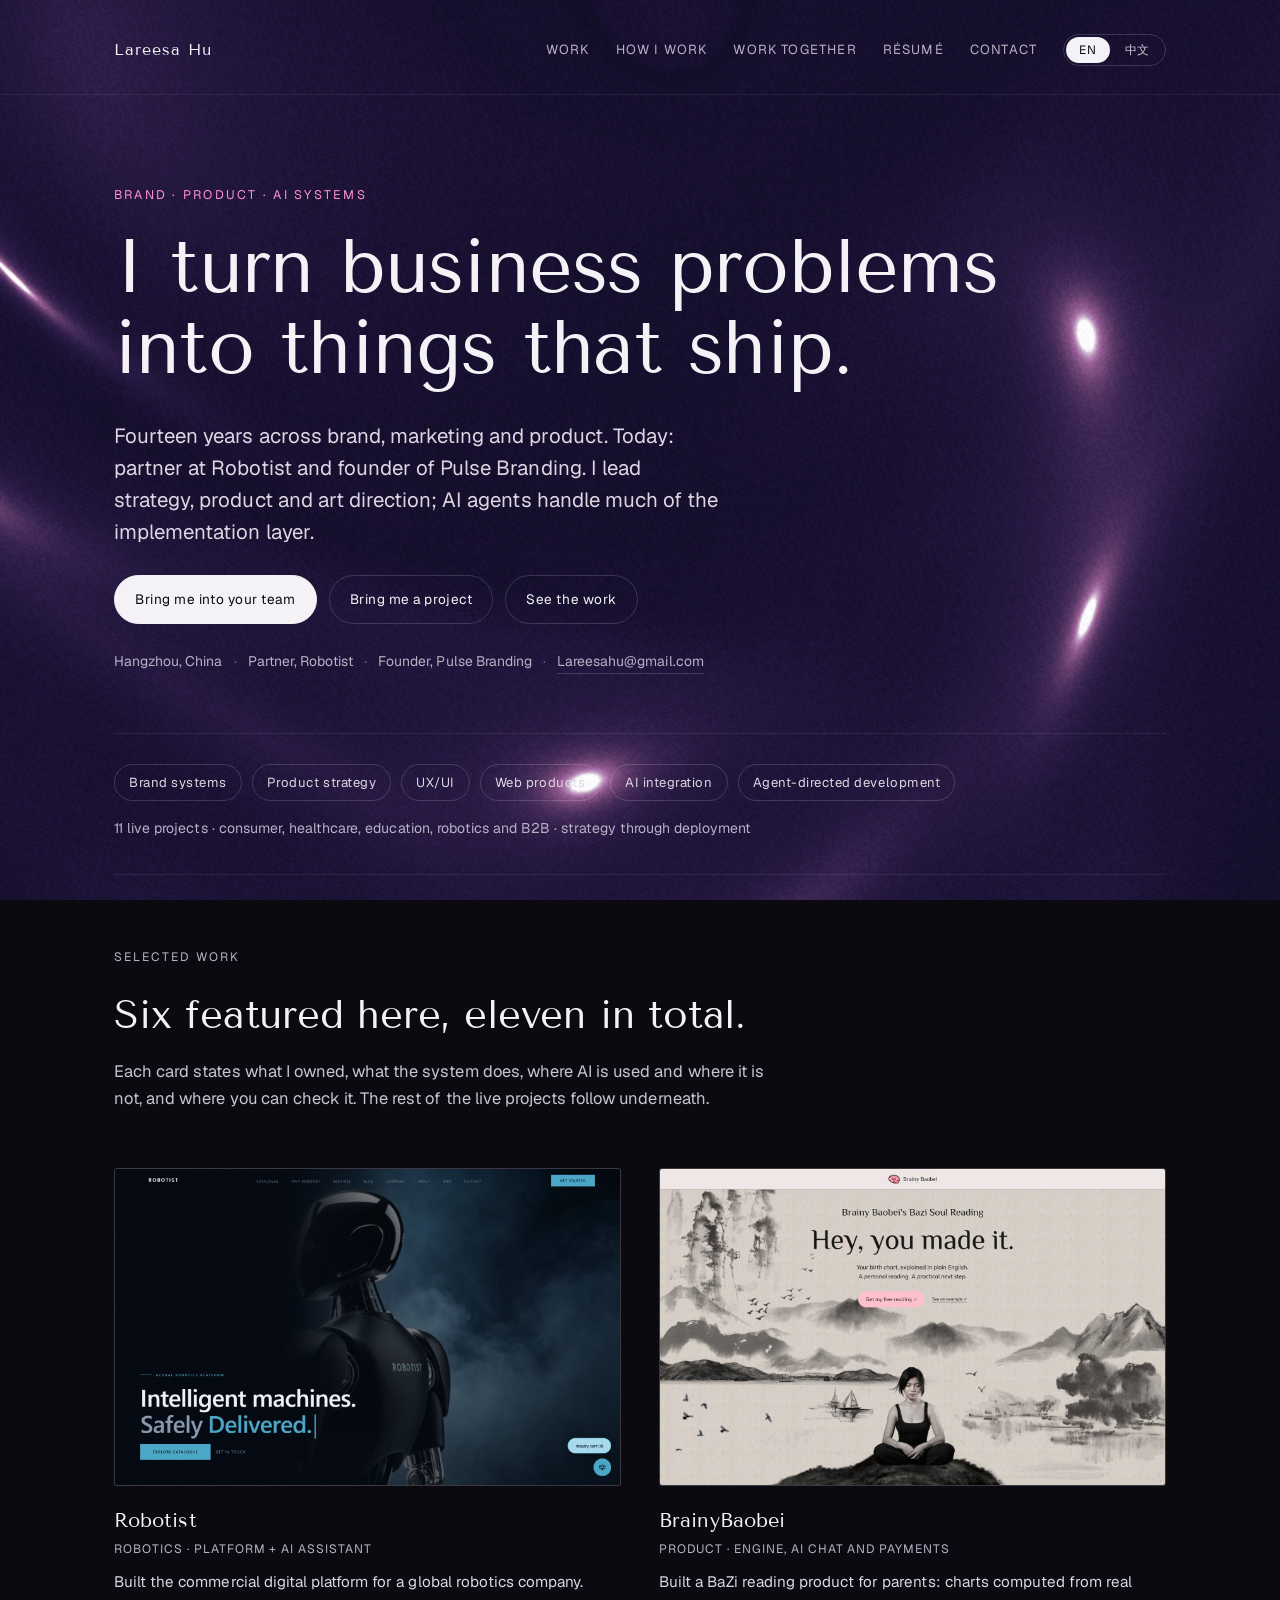
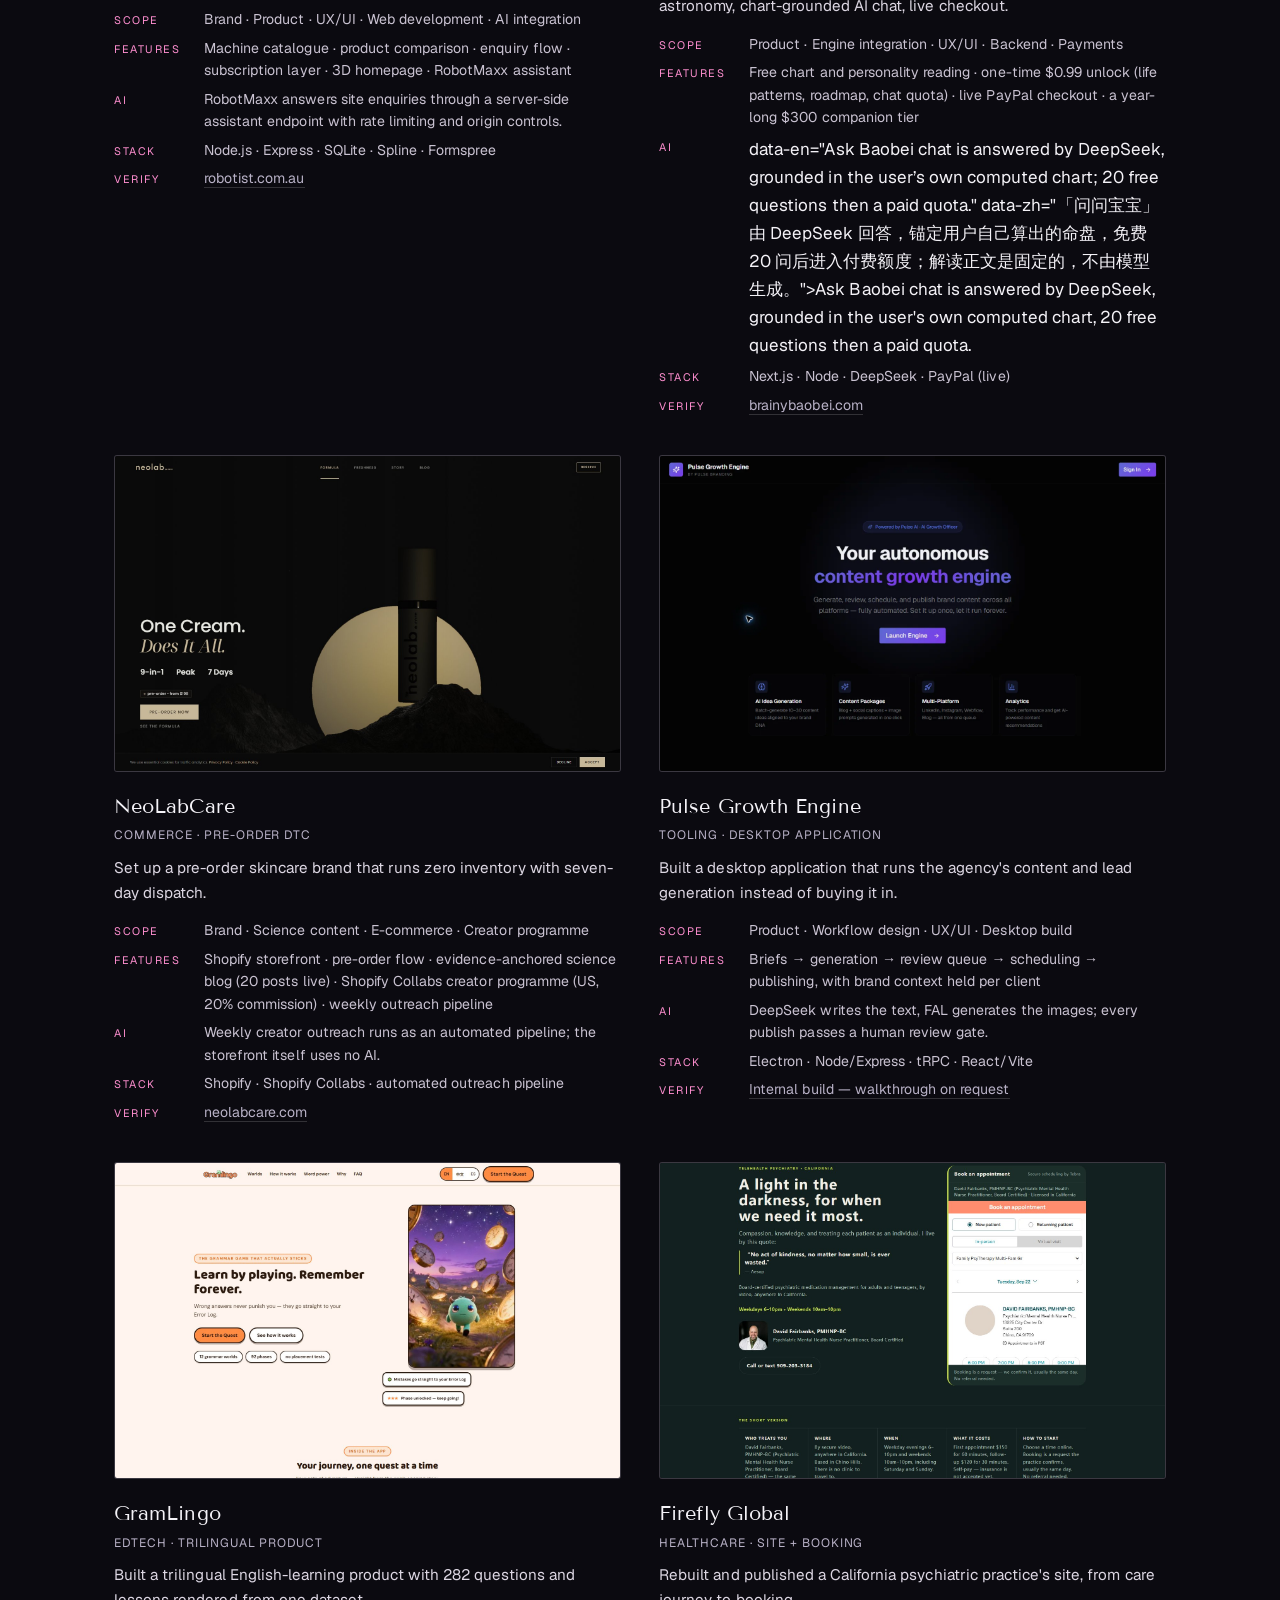
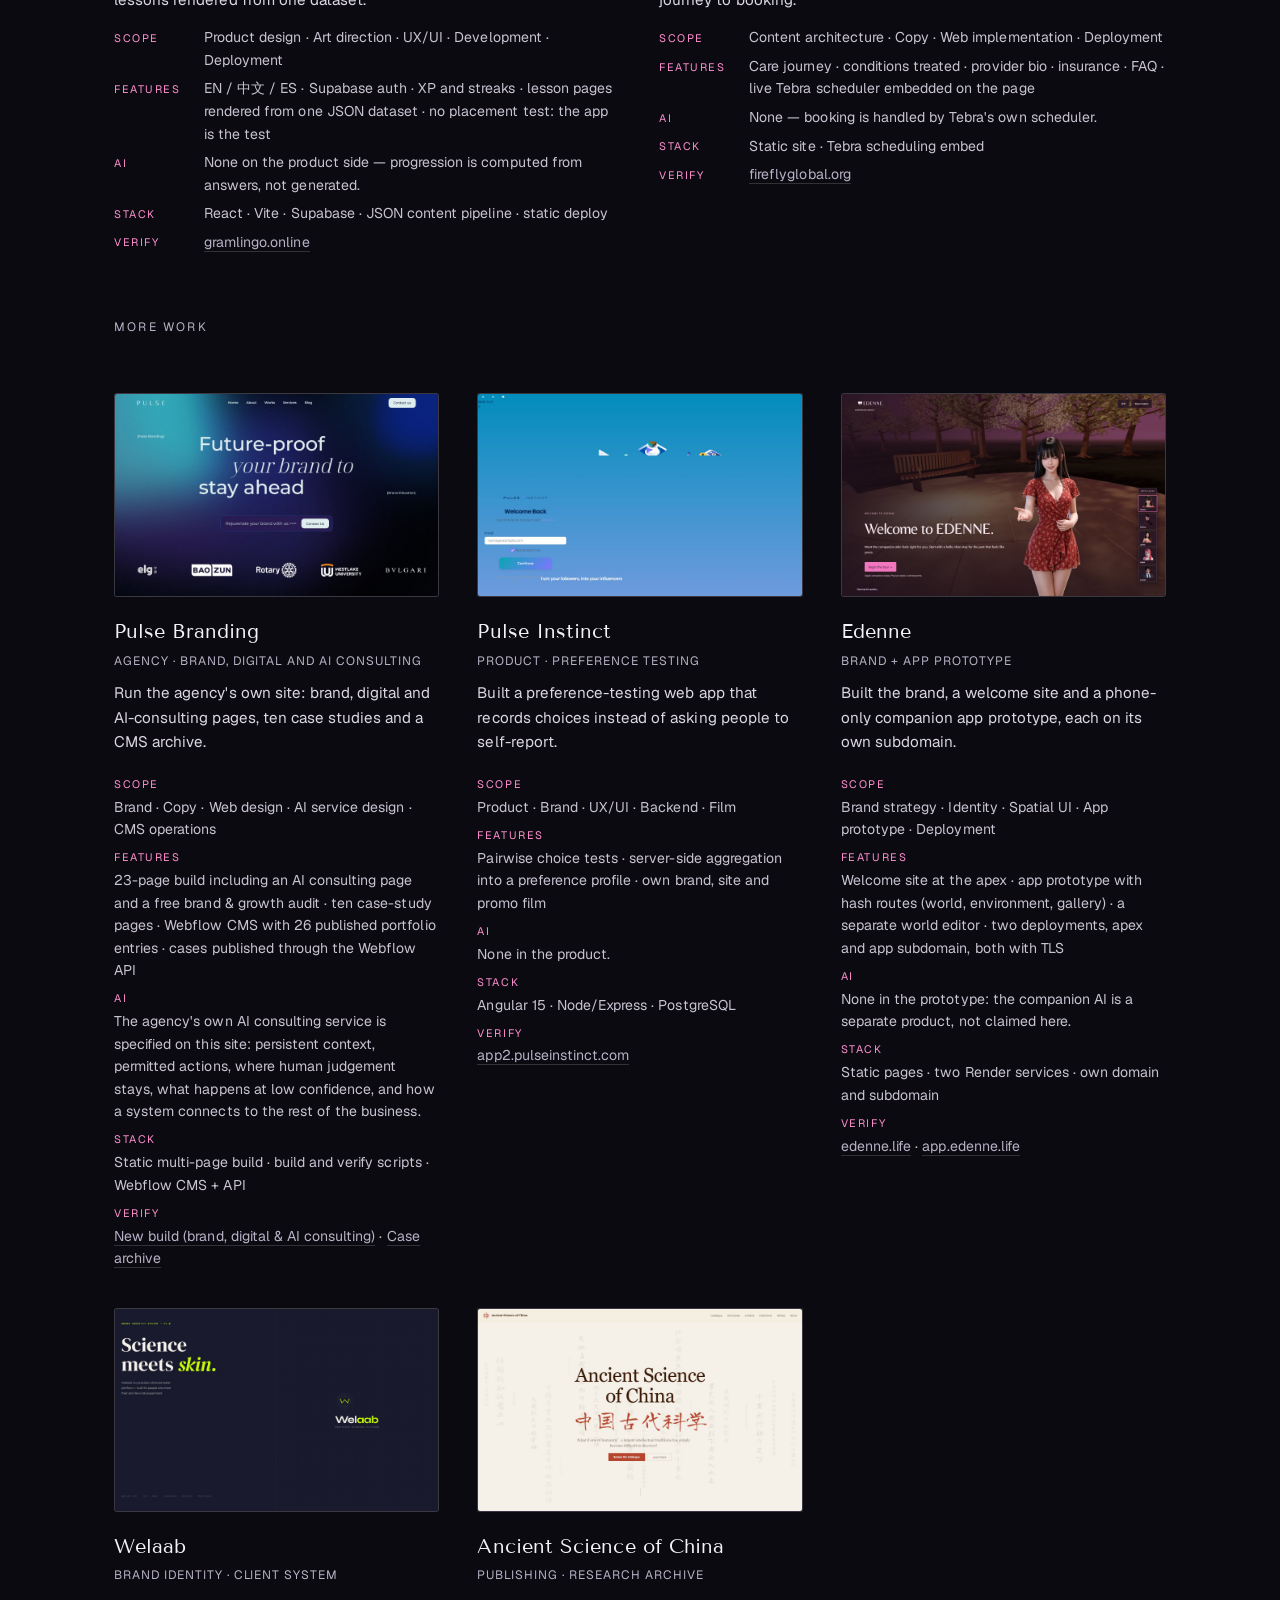
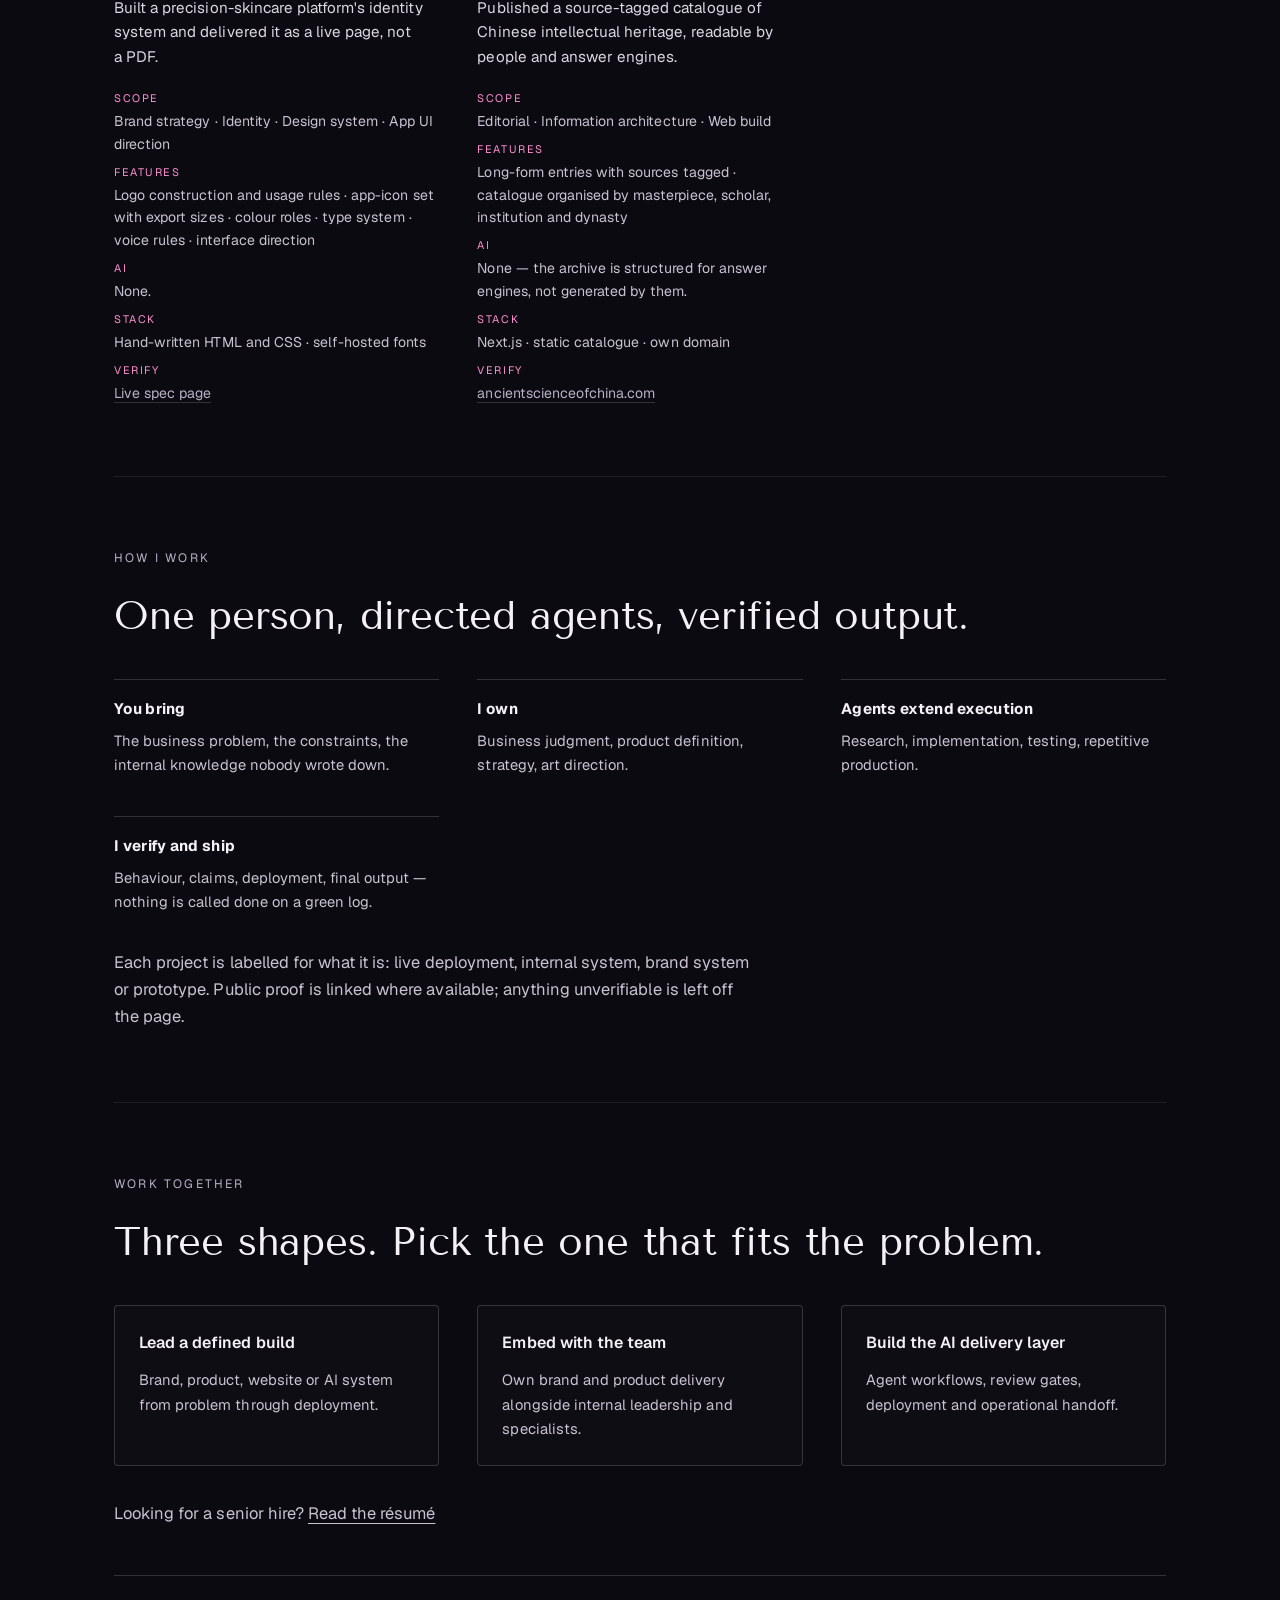
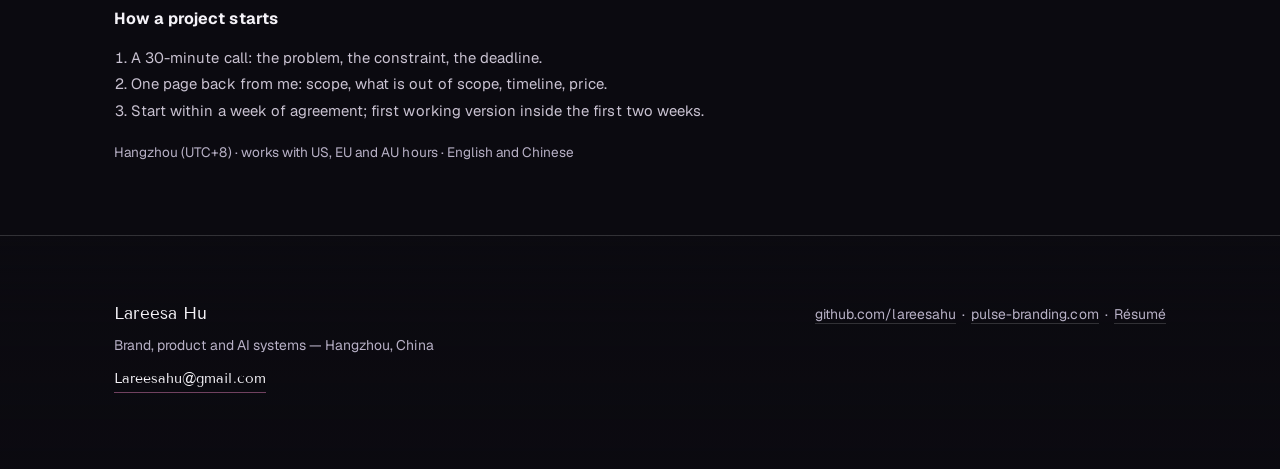
==== commit bb494f29: "Landing page copy fixes: case count no longer reads as false (six featured, eleven total) and repair" ====
--- a/index.html
+++ b/index.html
@@ -441,7 +441,7 @@
 <div class="wrap">
   <section id="work">
     <p class="label" data-en="Selected work" data-zh="精选案例">Selected work</p>
-    <h2 data-en="Six that show the range." data-zh="六个能说明范围的案例。">Six that show the range.</h2>
+    <h2 data-en="Six featured here, eleven in total." data-zh="这里精选六个，共十一个。">Six featured here, eleven in total.</h2>
     <p class="section-intro"
        data-en="Each card states what I owned, what the system does, where AI is used and where it is not, and where you can check it. The rest of the live projects follow underneath."
        data-zh="每张卡片写清：我负责什么、系统做了什么、哪里用了 AI、哪里没有，以及你可以去哪儿验证。其余在线上运行的项目跟在下面。">
@@ -523,7 +523,7 @@
         </a>
         <h3>Pulse Growth Engine</h3>
         <p class="where" data-en="Tooling · desktop application" data-zh="工具 · 桌面应用">Tooling · desktop application</p>
-        <p class="one" data-en="Built a desktop application that runs the agency's content and lead generation instead of buying it in." data-zh="做了一个桌面应用，把机构的内容与线索生产自己跑起来，而不是买现成服务。">Built a desktop application that runs the agency's content and lead generation instead of buying it in.</p>
+        <p class="one" data-en="Built a desktop application that runs the agency's content and lead generation instead of buying it in." data-zh="做了一个桌面应用，把机构的内容生产与线索获取跑在自己手里，而不是买现成服务。">Built a desktop application that runs the agency's content and lead generation instead of buying it in.</p>
         <dl class="spec">
           <dt data-en="Scope" data-zh="我负责">Scope</dt>
           <dd data-en="Product · Workflow design · UX/UI · Desktop build" data-zh="产品 · 工作流设计 · 交互/界面 · 桌面端构建">Product · Workflow design · UX/UI · Desktop build</dd>
@@ -659,7 +659,7 @@
         </a>
         <h3>Welaab</h3>
         <p class="where" data-en="Brand identity · client system" data-zh="品牌识别 · 客户系统">Brand identity · client system</p>
-        <p class="one" data-en="Built a precision-skincare platform's identity system and delivered it as a live page, not a PDF." data-zh="为一个精准护肤平台搭建完整识别系统，交付形式是在线页面，不是 PDF。">Built a precision-skincare platform's identity system and delivered it as a live page, not a PDF.</p>
+        <p class="one" data-en="Built a precision-skincare platform's identity system and delivered it as a live page, not a PDF." data-zh="为一个精准护肤平台搭建了完整的识别系统，交付形式是在线页面，不是 PDF。">Built a precision-skincare platform's identity system and delivered it as a live page, not a PDF.</p>
         <dl class="spec">
           <dt data-en="Scope" data-zh="我负责">Scope</dt>
           <dd data-en="Brand strategy · Identity · Design system · App UI direction" data-zh="品牌策略 · 视觉识别 · 设计系统 · App 界面方向">Brand strategy · Identity · Design system · App UI direction</dd>
@@ -681,14 +681,14 @@
         </a>
         <h3>Ancient Science of China</h3>
         <p class="where" data-en="Publishing · research archive" data-zh="出版 · 研究档案">Publishing · research archive</p>
-        <p class="one" data-en="Published a source-tagged catalogue of Chinese intellectual heritage, readable by people and answer engines." data-zh="上线了一部带出处标注的中国古代科学思想目录，为人读，也为 AI 答引擎读。">Published a source-tagged catalogue of Chinese intellectual heritage, readable by people and answer engines.</p>
+        <p class="one" data-en="Published a source-tagged catalogue of Chinese intellectual heritage, readable by people and answer engines." data-zh="上线了一部带出处标注的中国古代科学思想目录，人可以读，AI 答案引擎也能读。">Published a source-tagged catalogue of Chinese intellectual heritage, readable by people and answer engines.</p>
         <dl class="spec">
           <dt data-en="Scope" data-zh="我负责">Scope</dt>
           <dd data-en="Editorial · Information architecture · Web build" data-zh="编辑 · 信息架构 · 网站实现">Editorial · Information architecture · Web build</dd>
           <dt data-en="Features" data-zh="系统 / 功能">Features</dt>
           <dd data-en="Long-form entries with sources tagged · catalogue organised by masterpiece, scholar, institution and dynasty" data-zh="长篇条目带出处标注 · 按典籍、学者、机构与朝代组织目录">Long-form entries with sources tagged · catalogue organised by masterpiece, scholar, institution and dynasty</dd>
           <dt data-en="AI" data-zh="AI">AI</dt>
-          <dd data-en="None — the archive is structured for answer engines, not generated by them." data-zh="无 AI。内容为答引擎结构化，但不是 AI 生成。">None — the archive is structured for answer engines, not generated by them.</dd>
+          <dd data-en="None — the archive is structured for answer engines, not generated by them." data-zh="无 AI。内容是为答案引擎结构化的，但不是 AI 生成的。">None — the archive is structured for answer engines, not generated by them.</dd>
           <dt data-en="Stack" data-zh="技术栈">Stack</dt>
           <dd data-en="Next.js · static catalogue · own domain" data-zh="Next.js · 静态目录 · 自有域名">Next.js · static catalogue · own domain</dd>
           <dt data-en="Verify" data-zh="可验证">Verify</dt>
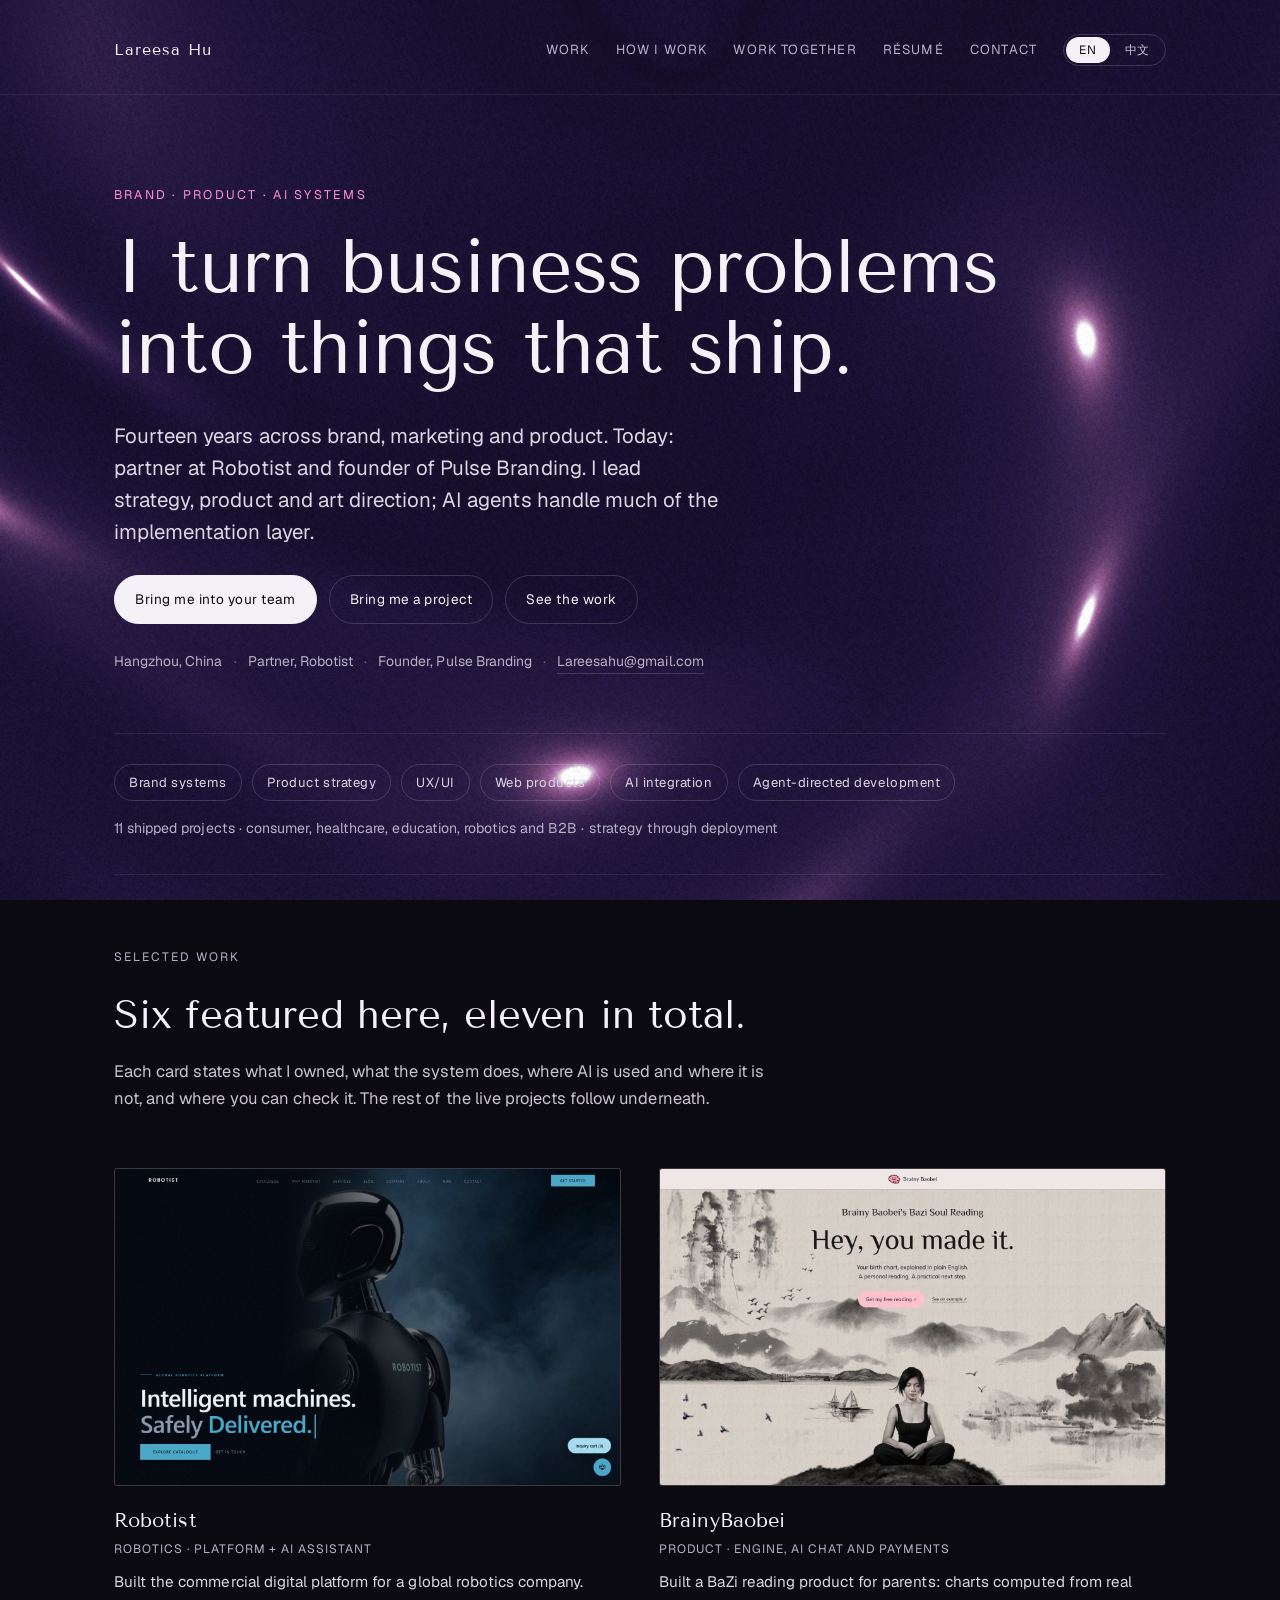
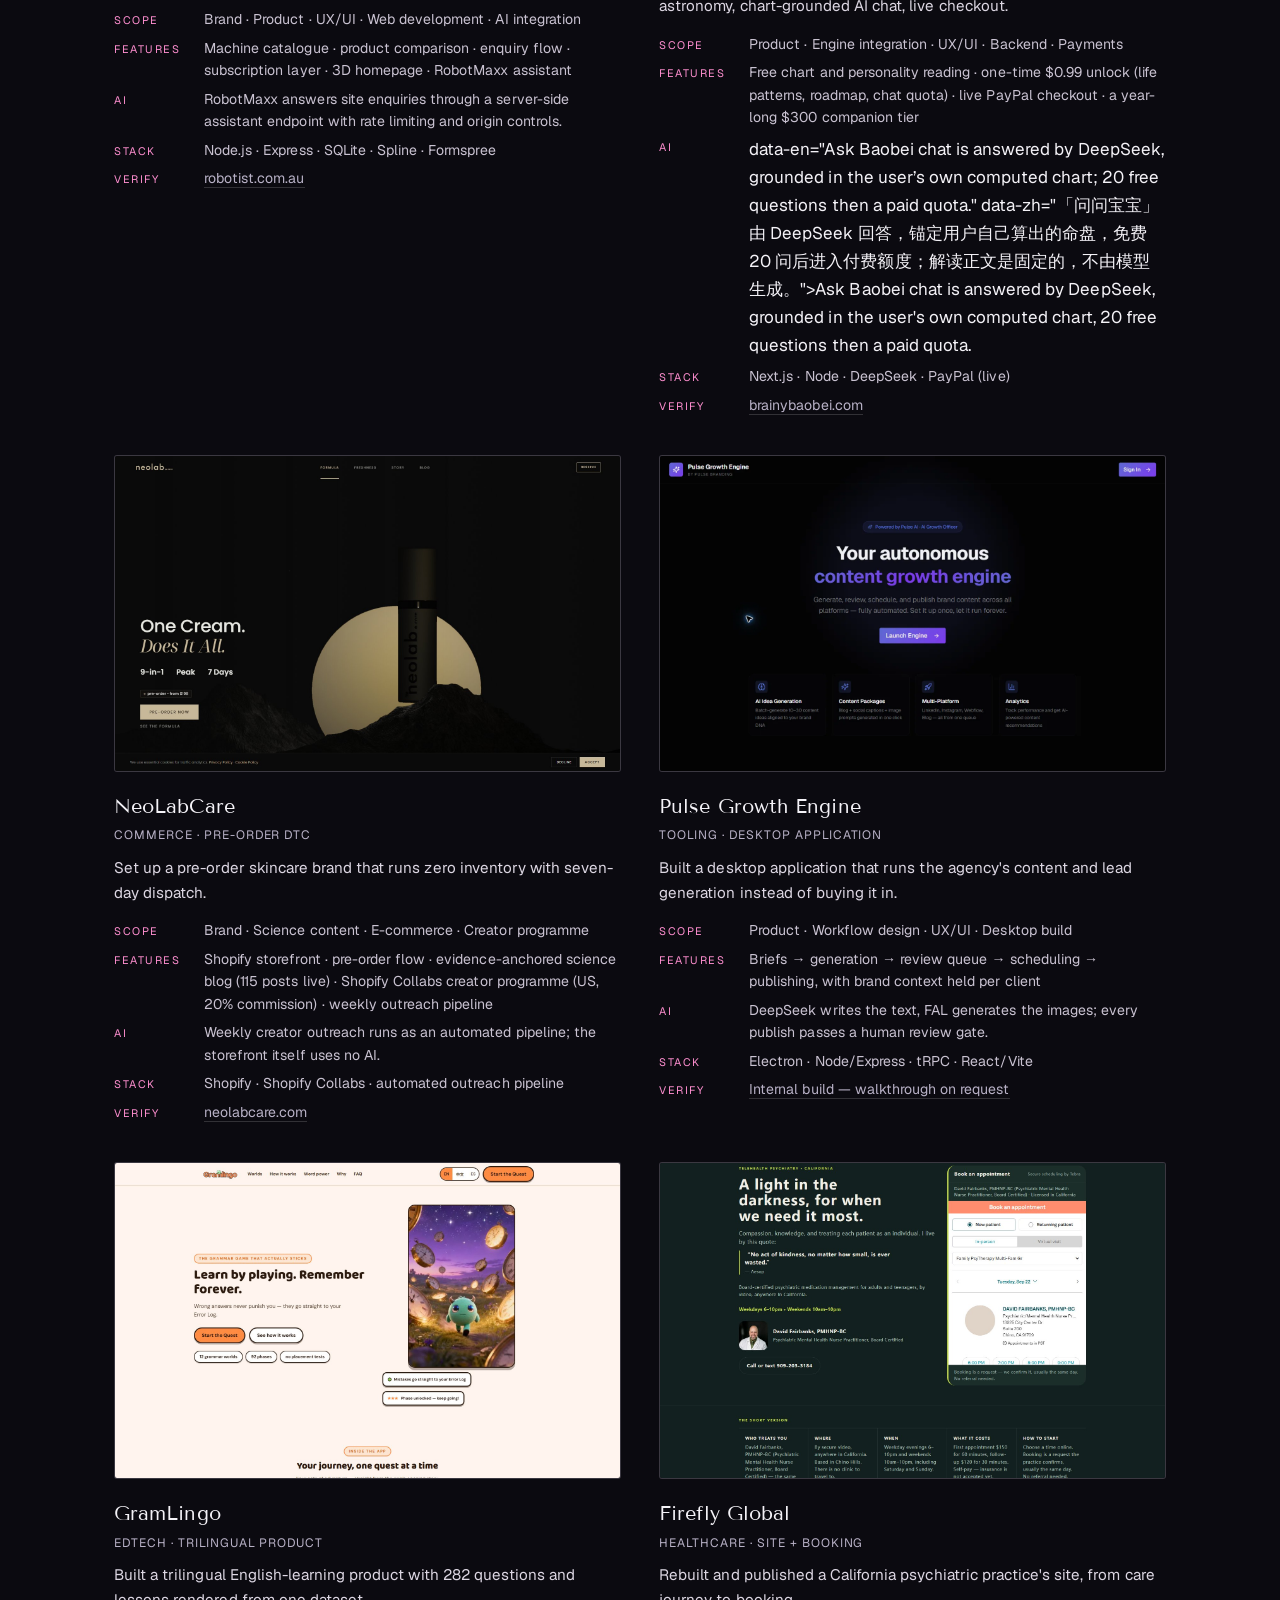
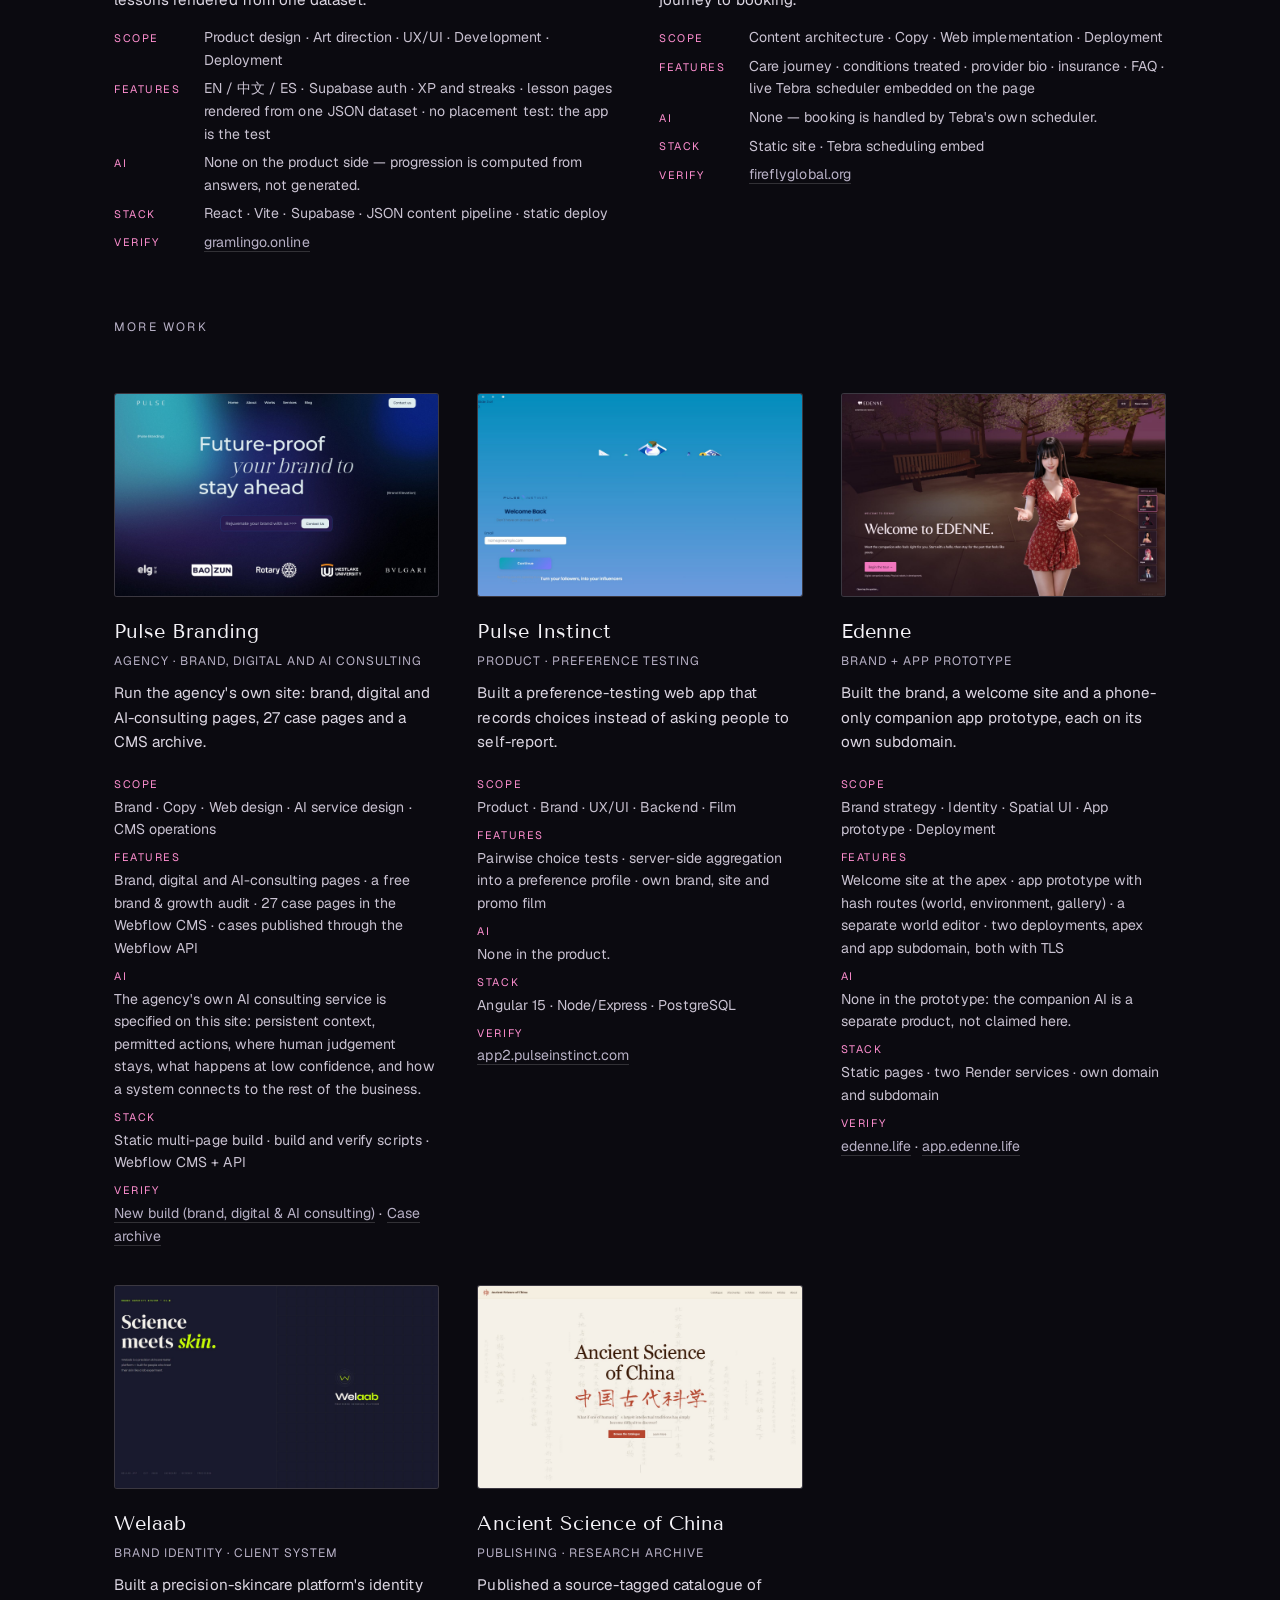
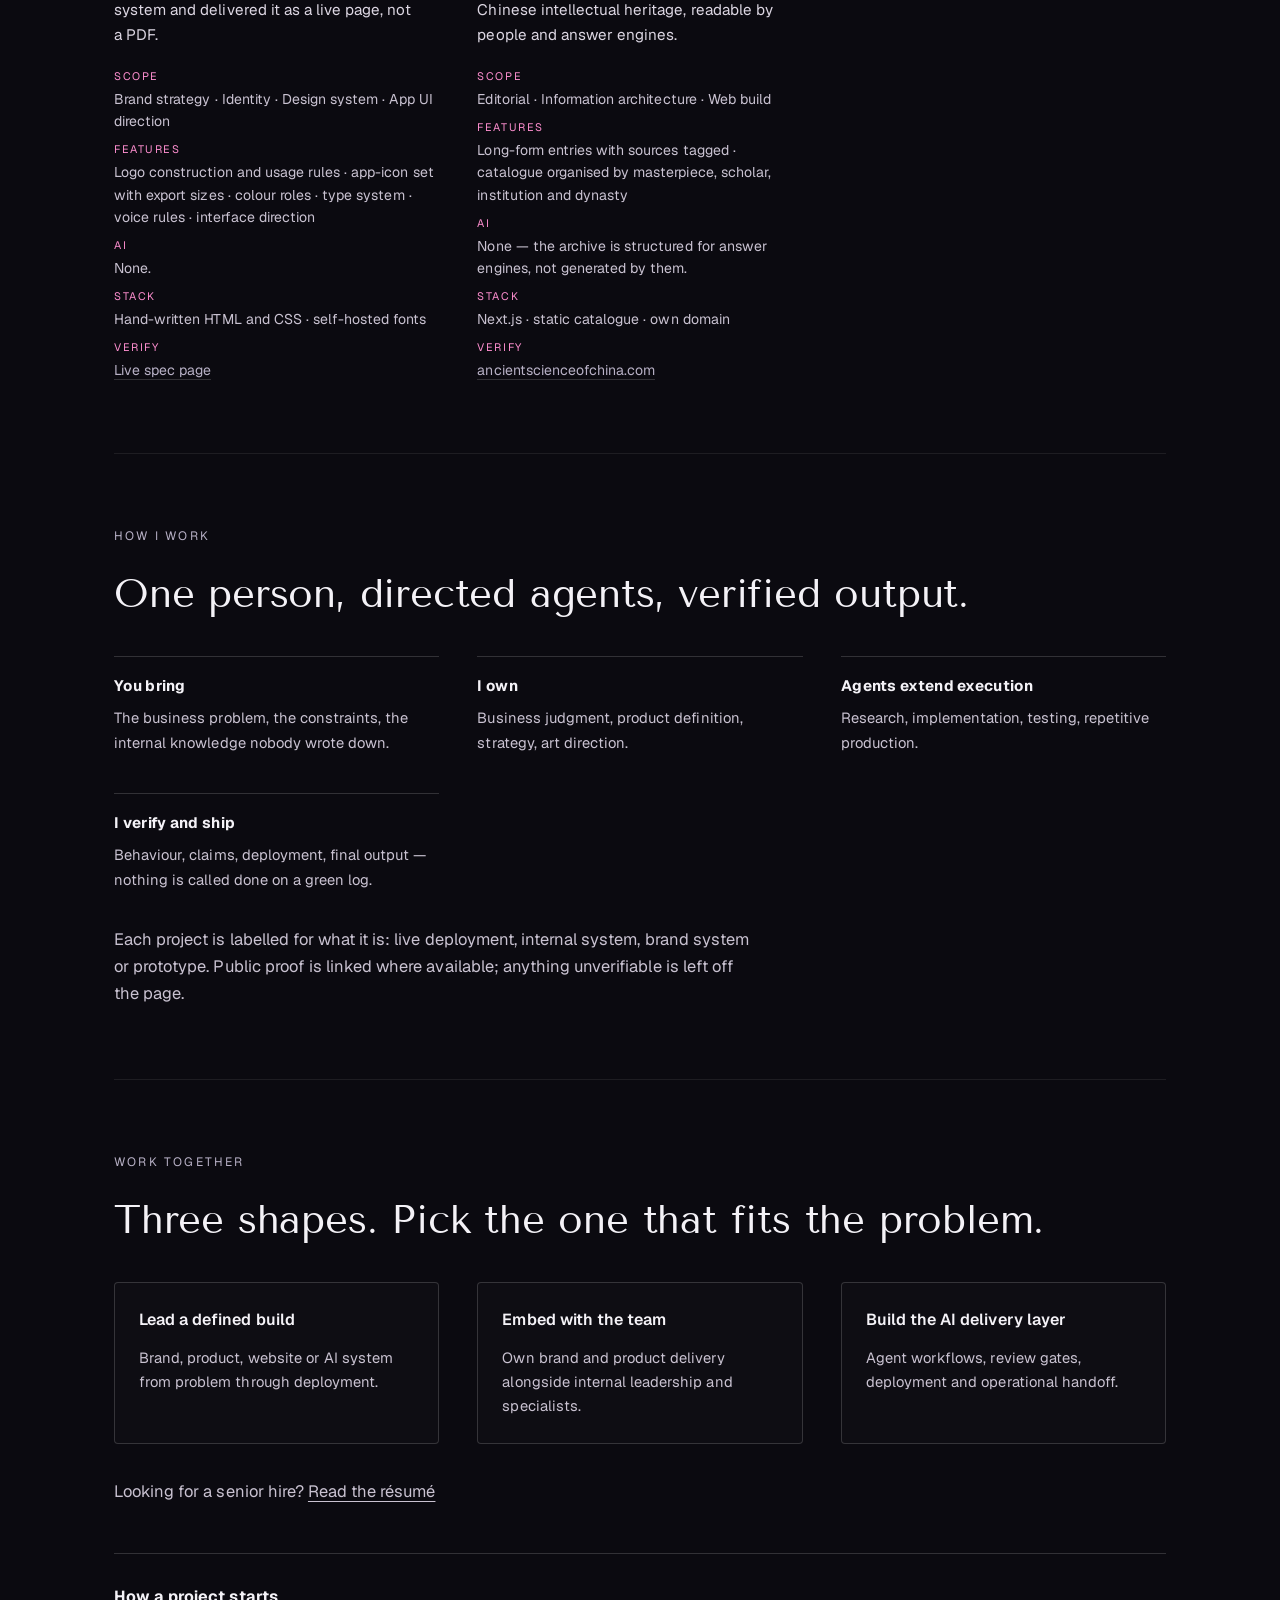
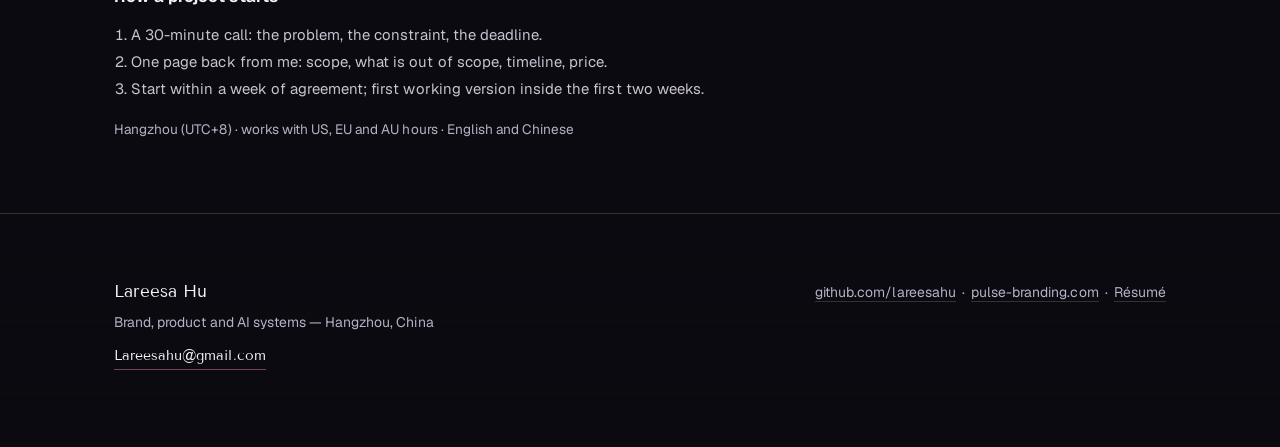
==== commit 5e18bac5: "Copy audit fixes: NeoLabCare post count 20 -> 115 (verified from the live sitemap), Pulse Branding t" ====
--- a/index.html
+++ b/index.html
@@ -433,8 +433,8 @@
       <li data-en="AI integration" data-zh="AI 集成">AI integration</li>
       <li data-en="Agent-directed development" data-zh="Agent 主导的开发">Agent-directed development</li>
     </ul>
-    <p class="fact" data-en="11 live projects · consumer, healthcare, education, robotics and B2B · strategy through deployment"
-       data-zh="11 个在线上运行的项目 · 覆盖消费、医疗、教育、机器人与 B2B · 从策略到上线">11 live projects · consumer, healthcare, education, robotics and B2B · strategy through deployment</p>
+    <p class="fact" data-en="11 shipped projects · consumer, healthcare, education, robotics and B2B · strategy through deployment"
+       data-zh="11 个已交付的项目 · 覆盖消费、医疗、教育、机器人与 B2B · 从策略到上线">11 shipped projects · consumer, healthcare, education, robotics and B2B · strategy through deployment</p>
   </section>
 </div>
 
@@ -506,7 +506,7 @@
           <dt data-en="Scope" data-zh="我负责">Scope</dt>
           <dd data-en="Brand · Science content · E-commerce · Creator programme" data-zh="品牌 · 科学内容 · 电商 · 达人计划">Brand · Science content · E-commerce · Creator programme</dd>
           <dt data-en="Features" data-zh="系统 / 功能">Features</dt>
-          <dd data-en="Shopify storefront · pre-order flow · evidence-anchored science blog (20 posts live) · Shopify Collabs creator programme (US, 20% commission) · weekly outreach pipeline" data-zh="Shopify 店铺 · 预购流程 · 有据可查的科学博客（已发 20 篇）· Shopify Collabs 达人计划（美国，20% 佣金）· 每周触达流水线">Shopify storefront · pre-order flow · evidence-anchored science blog (20 posts live) · Shopify Collabs creator programme (US, 20% commission) · weekly outreach pipeline</dd>
+          <dd data-en="Shopify storefront · pre-order flow · evidence-anchored science blog (115 posts live) · Shopify Collabs creator programme (US, 20% commission) · weekly outreach pipeline" data-zh="Shopify 店铺 · 预购流程 · 有据可查的科学博客（已发 115 篇）· Shopify Collabs 达人计划（美国，20% 佣金）· 每周触达流水线">Shopify storefront · pre-order flow · evidence-anchored science blog (115 posts live) · Shopify Collabs creator programme (US, 20% commission) · weekly outreach pipeline</dd>
           <dt data-en="AI" data-zh="AI">AI</dt>
           <dd data-en="Weekly creator outreach runs as an automated pipeline; the storefront itself uses no AI." data-zh="每周达人触达以自动化流水线运行；店铺本身不使用 AI。">Weekly creator outreach runs as an automated pipeline; the storefront itself uses no AI.</dd>
           <dt data-en="Stack" data-zh="技术栈">Stack</dt>
@@ -593,12 +593,12 @@
         </a>
         <h3>Pulse Branding</h3>
         <p class="where" data-en="Agency · brand, digital and AI consulting" data-zh="品牌机构 · 品牌、数字与 AI 咨询">Agency · brand, digital and AI consulting</p>
-        <p class="one" data-en="Run the agency's own site: brand, digital and AI-consulting pages, ten case studies and a CMS archive." data-zh="运营自家机构官网：品牌、数字与 AI 咨询页面、十个案例、以及一套 CMS 案例库。">Run the agency's own site: brand, digital and AI-consulting pages, ten case studies and a CMS archive.</p>
+        <p class="one" data-en="Run the agency's own site: brand, digital and AI-consulting pages, 27 case pages and a CMS archive." data-zh="运营自家机构官网：品牌、数字与 AI 咨询页面、27 个案例页、以及一套 CMS 案例库。">Run the agency's own site: brand, digital and AI-consulting pages, 27 case pages and a CMS archive.</p>
         <dl class="spec">
           <dt data-en="Scope" data-zh="我负责">Scope</dt>
           <dd data-en="Brand · Copy · Web design · AI service design · CMS operations" data-zh="品牌 · 文案 · 网页设计 · AI 服务设计 · CMS 运营">Brand · Copy · Web design · AI service design · CMS operations</dd>
           <dt data-en="Features" data-zh="系统 / 功能">Features</dt>
-          <dd data-en="23-page build including an AI consulting page and a free brand &amp; growth audit · ten case-study pages · Webflow CMS with 26 published portfolio entries · cases published through the Webflow API" data-zh="23 页站点，含 AI 咨询页与免费品牌与增长审计 · 十个案例页 · Webflow CMS 已发布 26 个作品条目 · 通过 Webflow API 发布案例">23-page build including an AI consulting page and a free brand &amp; growth audit · ten case-study pages · Webflow CMS with 26 published portfolio entries · cases published through the Webflow API</dd>
+          <dd data-en="Brand, digital and AI-consulting pages · a free brand &amp; growth audit · 27 case pages in the Webflow CMS · cases published through the Webflow API" data-zh="品牌、数字与 AI 咨询页面 · 免费品牌与增长审计 · Webflow CMS 中的 27 个案例页 · 通过 Webflow API 发布案例">Brand, digital and AI-consulting pages · a free brand &amp; growth audit · 27 case pages in the Webflow CMS · cases published through the Webflow API</dd>
           <dt data-en="AI" data-zh="AI">AI</dt>
           <dd data-en="The agency's own AI consulting service is specified on this site: persistent context, permitted actions, where human judgement stays, what happens at low confidence, and how a system connects to the rest of the business." data-zh="机构自己的 AI 咨询服务在这套站点上讲清楚：上下文如何持久、哪些动作被允许、人在哪里把关、置信度低时怎么办、系统如何接进现有业务。">The agency's own AI consulting service is specified on this site: persistent context, permitted actions, where human judgement stays, what happens at low confidence, and how a system connects to the rest of the business.</dd>
           <dt data-en="Stack" data-zh="技术栈">Stack</dt>
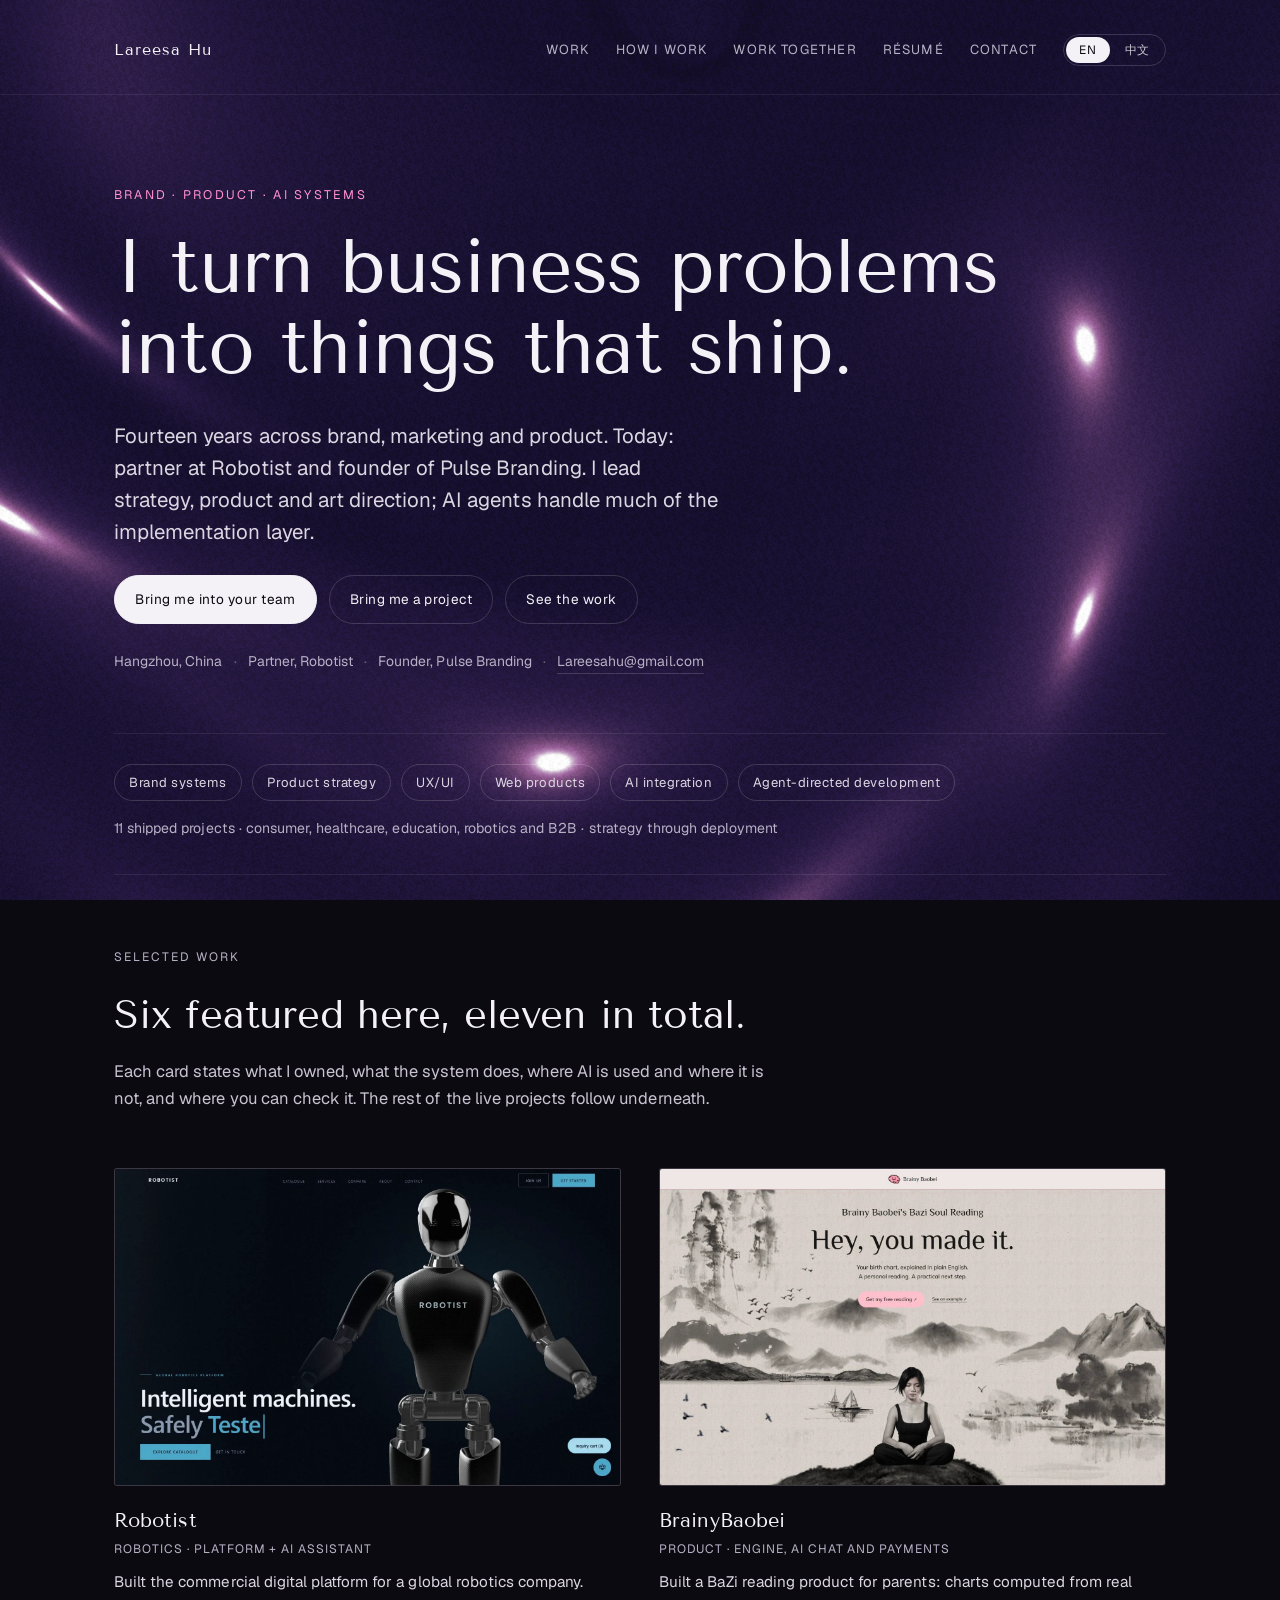
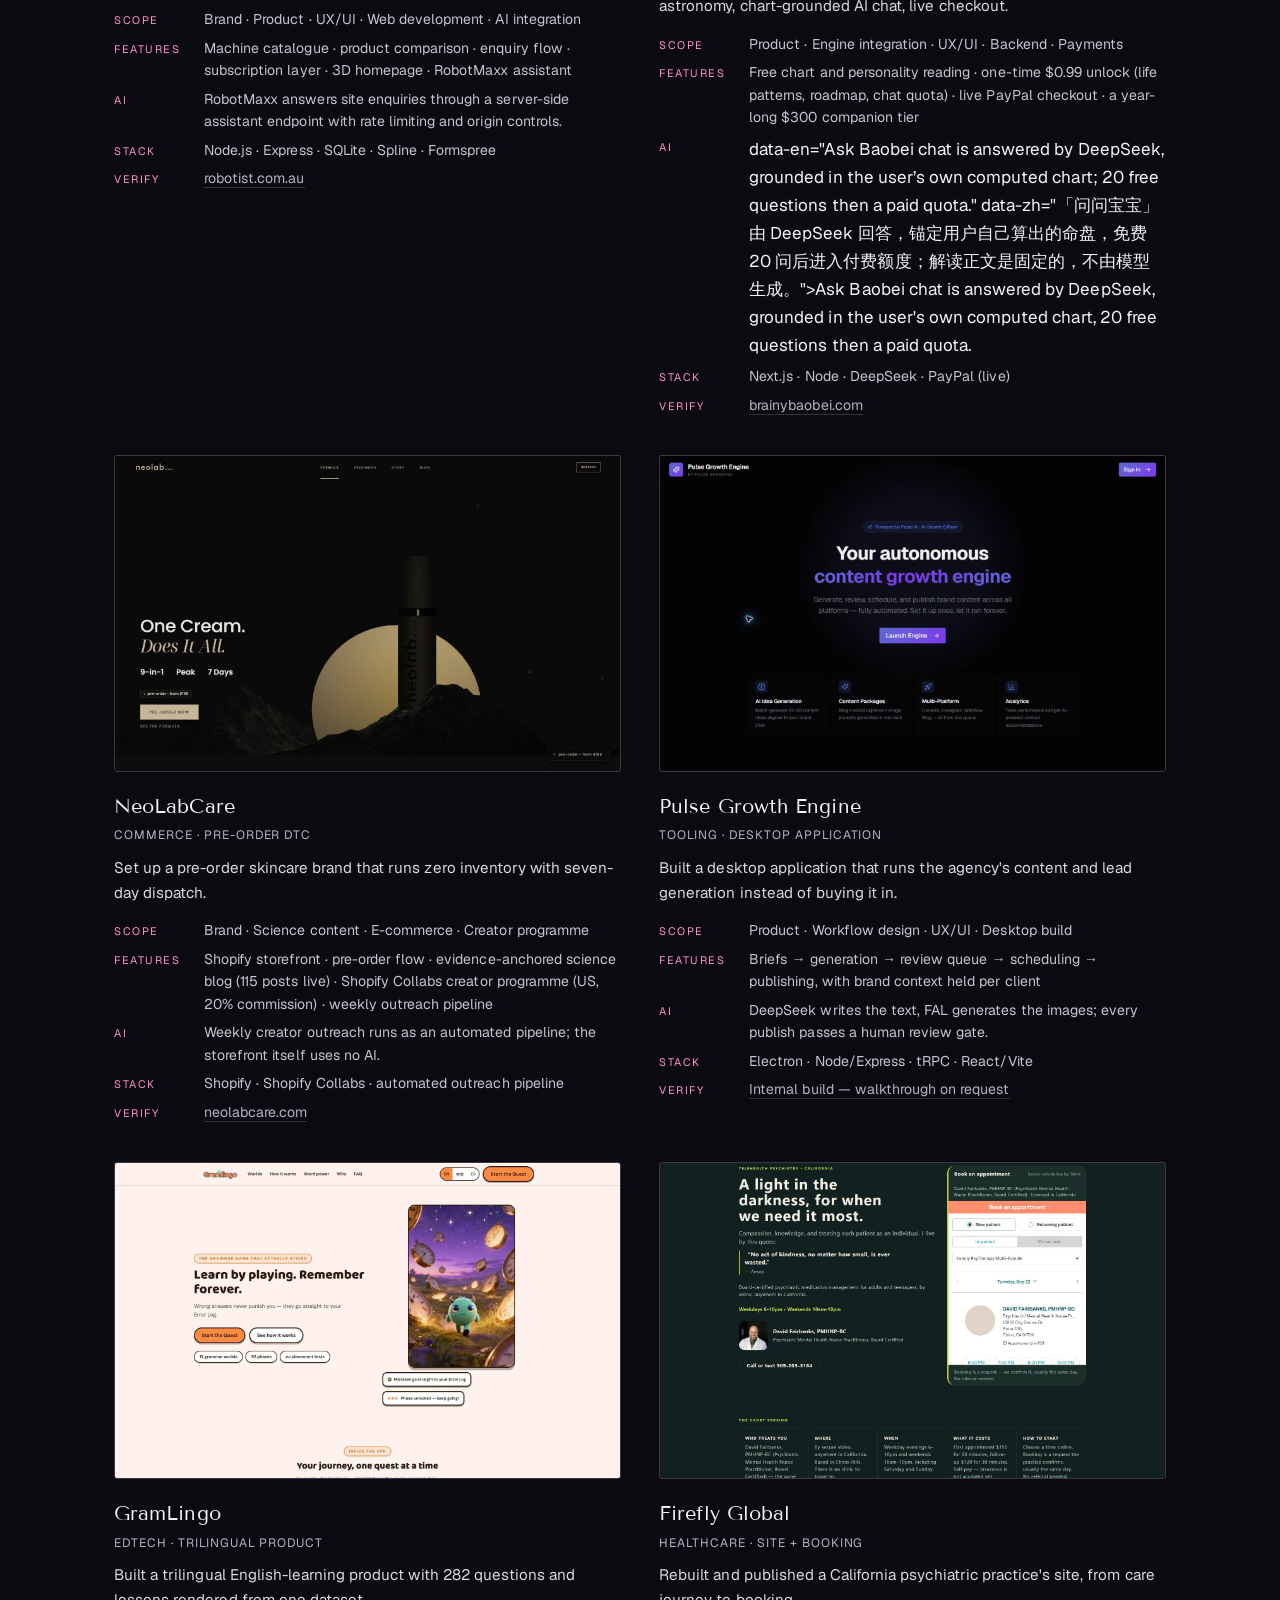
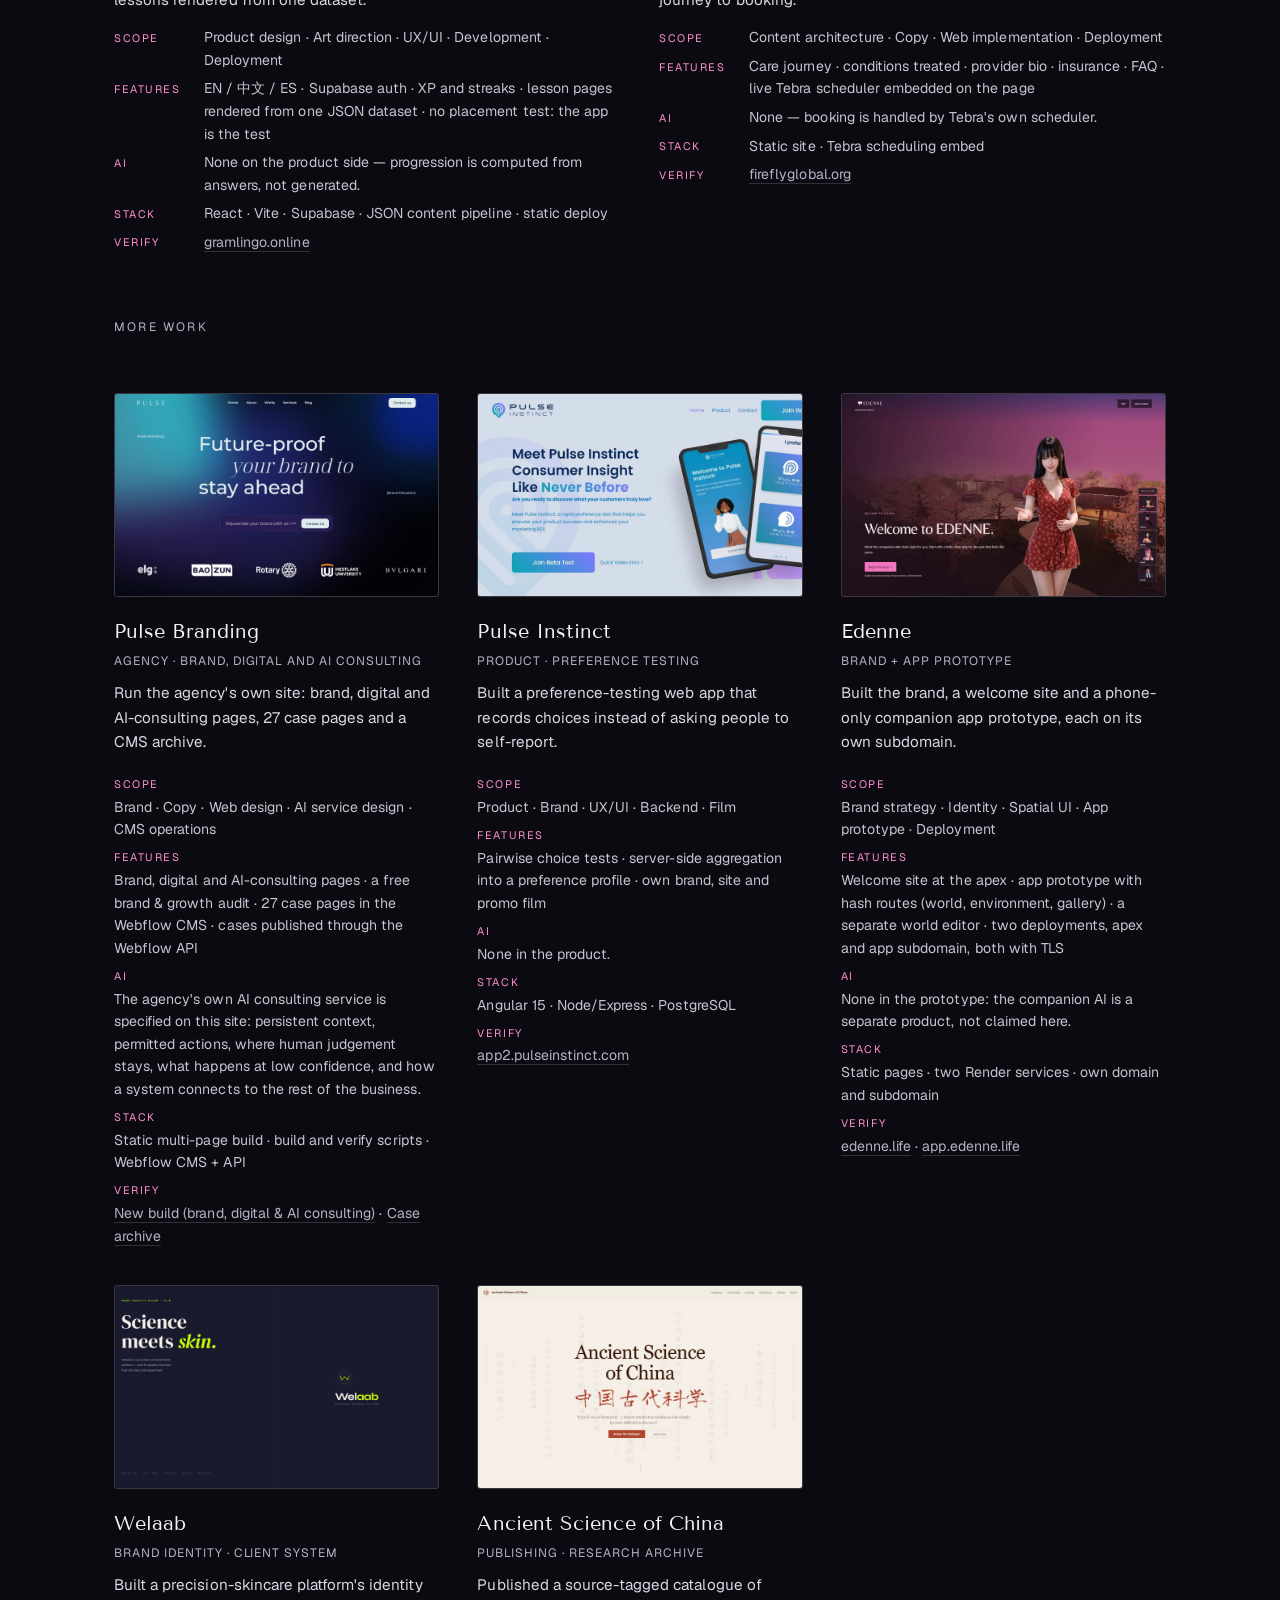
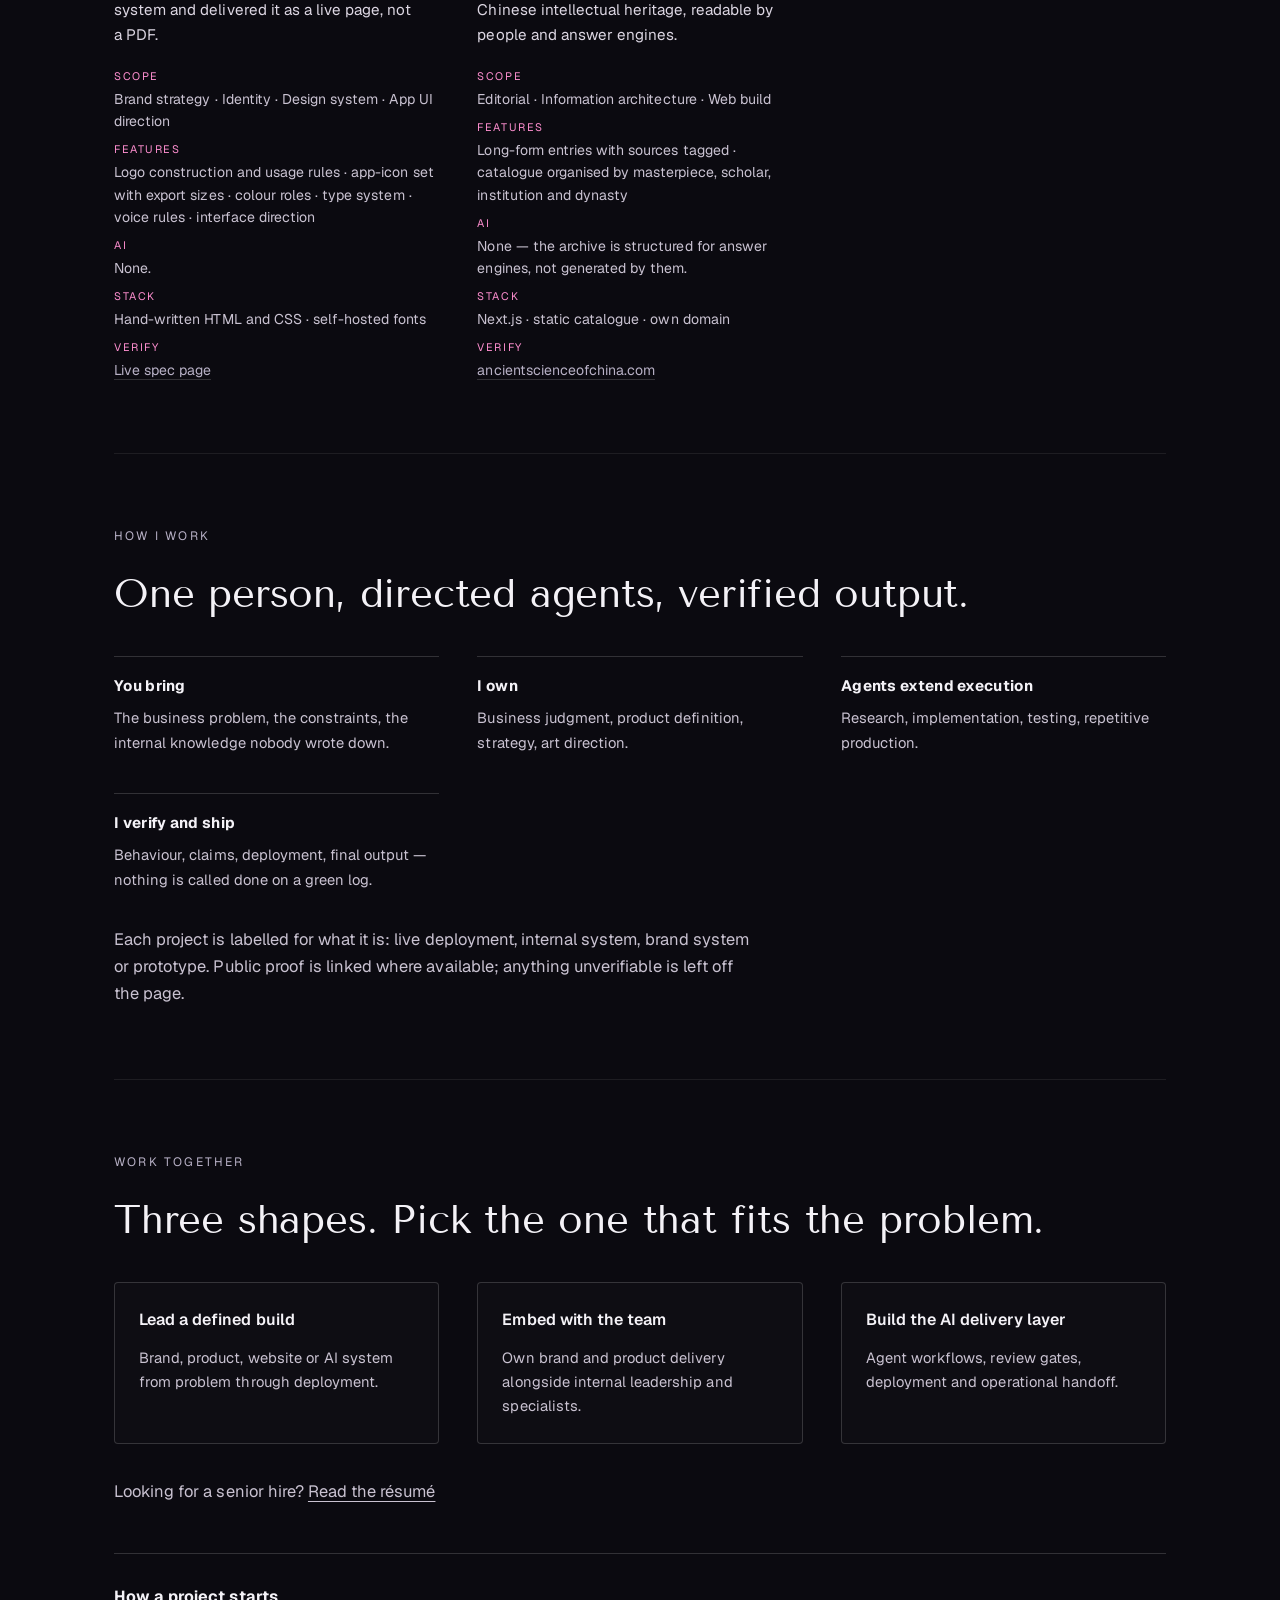
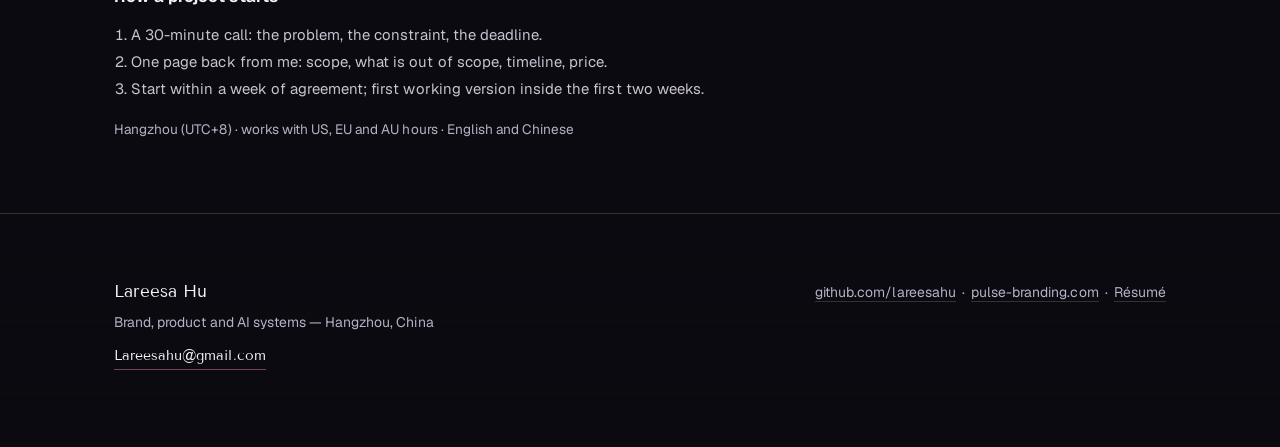
==== commit c16a278f: "Portfolio covers: seven project cards now use the updated Pulse case covers Lareesa asked for the pe" ====
--- a/index.html
+++ b/index.html
@@ -452,7 +452,7 @@
 
       <article class="card">
         <a class="shot" href="https://robotist.com.au/" target="_blank" rel="noopener">
-          <img src="assets/shots/robotist.jpg" alt="robotist" data-en-alt="robotist" data-zh-alt="robotist" loading="lazy">
+          <img src="assets/shots/robotist.jpg" alt="Robotist homepage on a laptop, with a service robot beside the product navigation" data-en-alt="Robotist homepage on a laptop, with a service robot beside the product navigation" data-zh-alt="Robotist 官网展示：产品导航旁是一台服务机器人" loading="lazy">
           <video class="clip" src="assets/clips/robotist.mp4" poster="assets/shots/robotist.jpg" muted loop playsinline preload="none" aria-hidden="true" tabindex="-1"></video>
         </a>
         <h3>Robotist</h3>
@@ -474,7 +474,7 @@
 
       <article class="card">
         <a class="shot" href="https://brainybaobei.com/" target="_blank" rel="noopener">
-          <img src="assets/shots/brainybaobei.jpg" alt="brainybaobei" data-en-alt="brainybaobei" data-zh-alt="brainybaobei" loading="lazy">
+          <img src="assets/shots/brainybaobei.jpg" alt="BrainyBaobei homepage: a woman seated in an ink-wash landscape, under the reading headline" data-en-alt="BrainyBaobei homepage: a woman seated in an ink-wash landscape, under the reading headline" data-zh-alt="BrainyBaobei 官网：水墨山水中的女性形象与解读标题" loading="lazy">
           <video class="clip" src="assets/clips/brainybaobei.mp4" poster="assets/shots/brainybaobei.jpg" muted loop playsinline preload="none" aria-hidden="true" tabindex="-1"></video>
         </a>
         <h3>BrainyBaobei</h3>
@@ -496,7 +496,7 @@
 
       <article class="card">
         <a class="shot" href="https://neolabcare.com/" target="_blank" rel="noopener">
-          <img src="assets/shots/neolabcare.jpg" alt="neolabcare" data-en-alt="neolabcare" data-zh-alt="neolabcare" loading="lazy">
+          <img src="assets/shots/neolabcare.jpg" alt="NeoLabCare homepage: a black bottle standing in a warm spotlight" data-en-alt="NeoLabCare homepage: a black bottle standing in a warm spotlight" data-zh-alt="NeoLabCare 官网：黑色产品瓶置于暖色聚光之中" loading="lazy">
           <video class="clip" src="assets/clips/neolabcare.mp4" poster="assets/shots/neolabcare.jpg" muted loop playsinline preload="none" aria-hidden="true" tabindex="-1"></video>
         </a>
         <h3>NeoLabCare</h3>
@@ -540,7 +540,7 @@
 
       <article class="card">
         <a class="shot" href="https://gramlingo.online/" target="_blank" rel="noopener">
-          <img src="assets/shots/gramlingo.jpg" alt="gramlingo" data-en-alt="gramlingo" data-zh-alt="gramlingo" loading="lazy">
+          <img src="assets/shots/gramlingo.jpg" alt="GramLingo homepage: the game headline and the green character" data-en-alt="GramLingo homepage: the game headline and the green character" data-zh-alt="GramLingo 官网：游戏主标题与绿色小怪兽" loading="lazy">
           <video class="clip" src="assets/clips/gramlingo.mp4" poster="assets/shots/gramlingo.jpg" muted loop playsinline preload="none" aria-hidden="true" tabindex="-1"></video>
         </a>
         <h3>GramLingo</h3>
@@ -610,7 +610,7 @@
 
       <article class="card compact">
         <a class="shot" href="https://app2.pulseinstinct.com/" target="_blank" rel="noopener">
-          <img src="assets/shots/pulse-instinct.jpg" alt="pulse-instinct" data-en-alt="pulse-instinct" data-zh-alt="pulse-instinct" loading="lazy">
+          <img src="assets/shots/pulse-instinct.jpg" alt="Pulse Instinct landing page, promoting the rapid preference test" data-en-alt="Pulse Instinct landing page, promoting the rapid preference test" data-zh-alt="Pulse Instinct 落地页：快速偏好测试的产品展示" loading="lazy">
           <video class="clip" src="assets/clips/pulse-instinct.mp4" poster="assets/shots/pulse-instinct.jpg" muted loop playsinline preload="none" aria-hidden="true" tabindex="-1"></video>
         </a>
         <h3>Pulse Instinct</h3>
@@ -632,7 +632,7 @@
 
       <article class="card compact">
         <a class="shot" href="https://edenne.life/" target="_blank" rel="noopener">
-          <img src="assets/shots/edenne.jpg" alt="edenne" data-en-alt="edenne" data-zh-alt="edenne" loading="lazy">
+          <img src="assets/shots/edenne.jpg" alt="Edenne welcome page, showing the companion world and the guide selection panel" data-en-alt="Edenne welcome page, showing the companion world and the guide selection panel" data-zh-alt="Edenne 欢迎页：同伴世界与向导选择面板" loading="lazy">
           <video class="clip" src="assets/clips/edenne.mp4" poster="assets/shots/edenne.jpg" muted loop playsinline preload="none" aria-hidden="true" tabindex="-1"></video>
         </a>
         <h3>Edenne</h3>
@@ -676,7 +676,7 @@
 
       <article class="card compact">
         <a class="shot" href="https://ancientscienceofchina.com/" target="_blank" rel="noopener">
-          <img src="assets/shots/asoc.jpg" alt="asoc" data-en-alt="asoc" data-zh-alt="asoc" loading="lazy">
+          <img src="assets/shots/asoc.jpg" alt="Ancient Science of China homepage, showing the bilingual title and the catalogue navigation" data-en-alt="Ancient Science of China homepage, showing the bilingual title and the catalogue navigation" data-zh-alt="中国古代科学官网：双语标题与目录导航" loading="lazy">
           <video class="clip" src="assets/clips/asoc.mp4" poster="assets/shots/asoc.jpg" muted loop playsinline preload="none" aria-hidden="true" tabindex="-1"></video>
         </a>
         <h3>Ancient Science of China</h3>
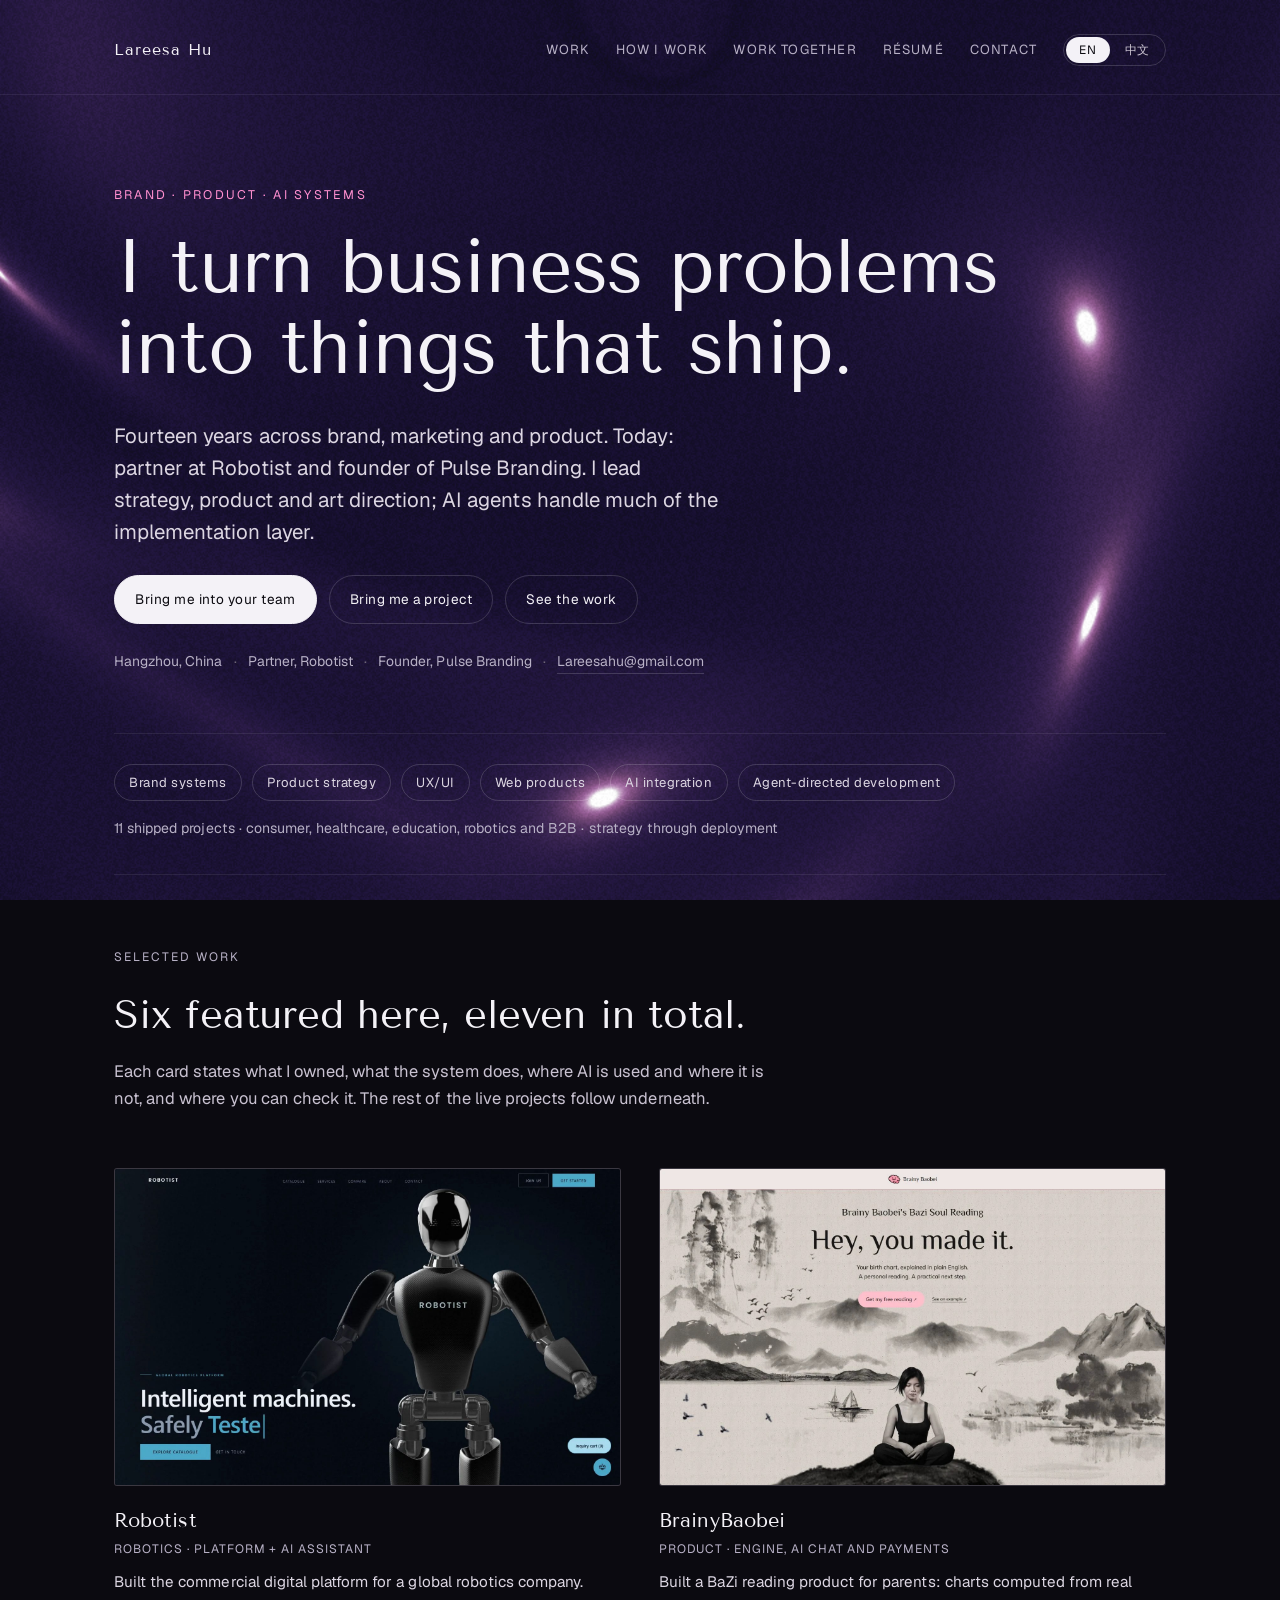
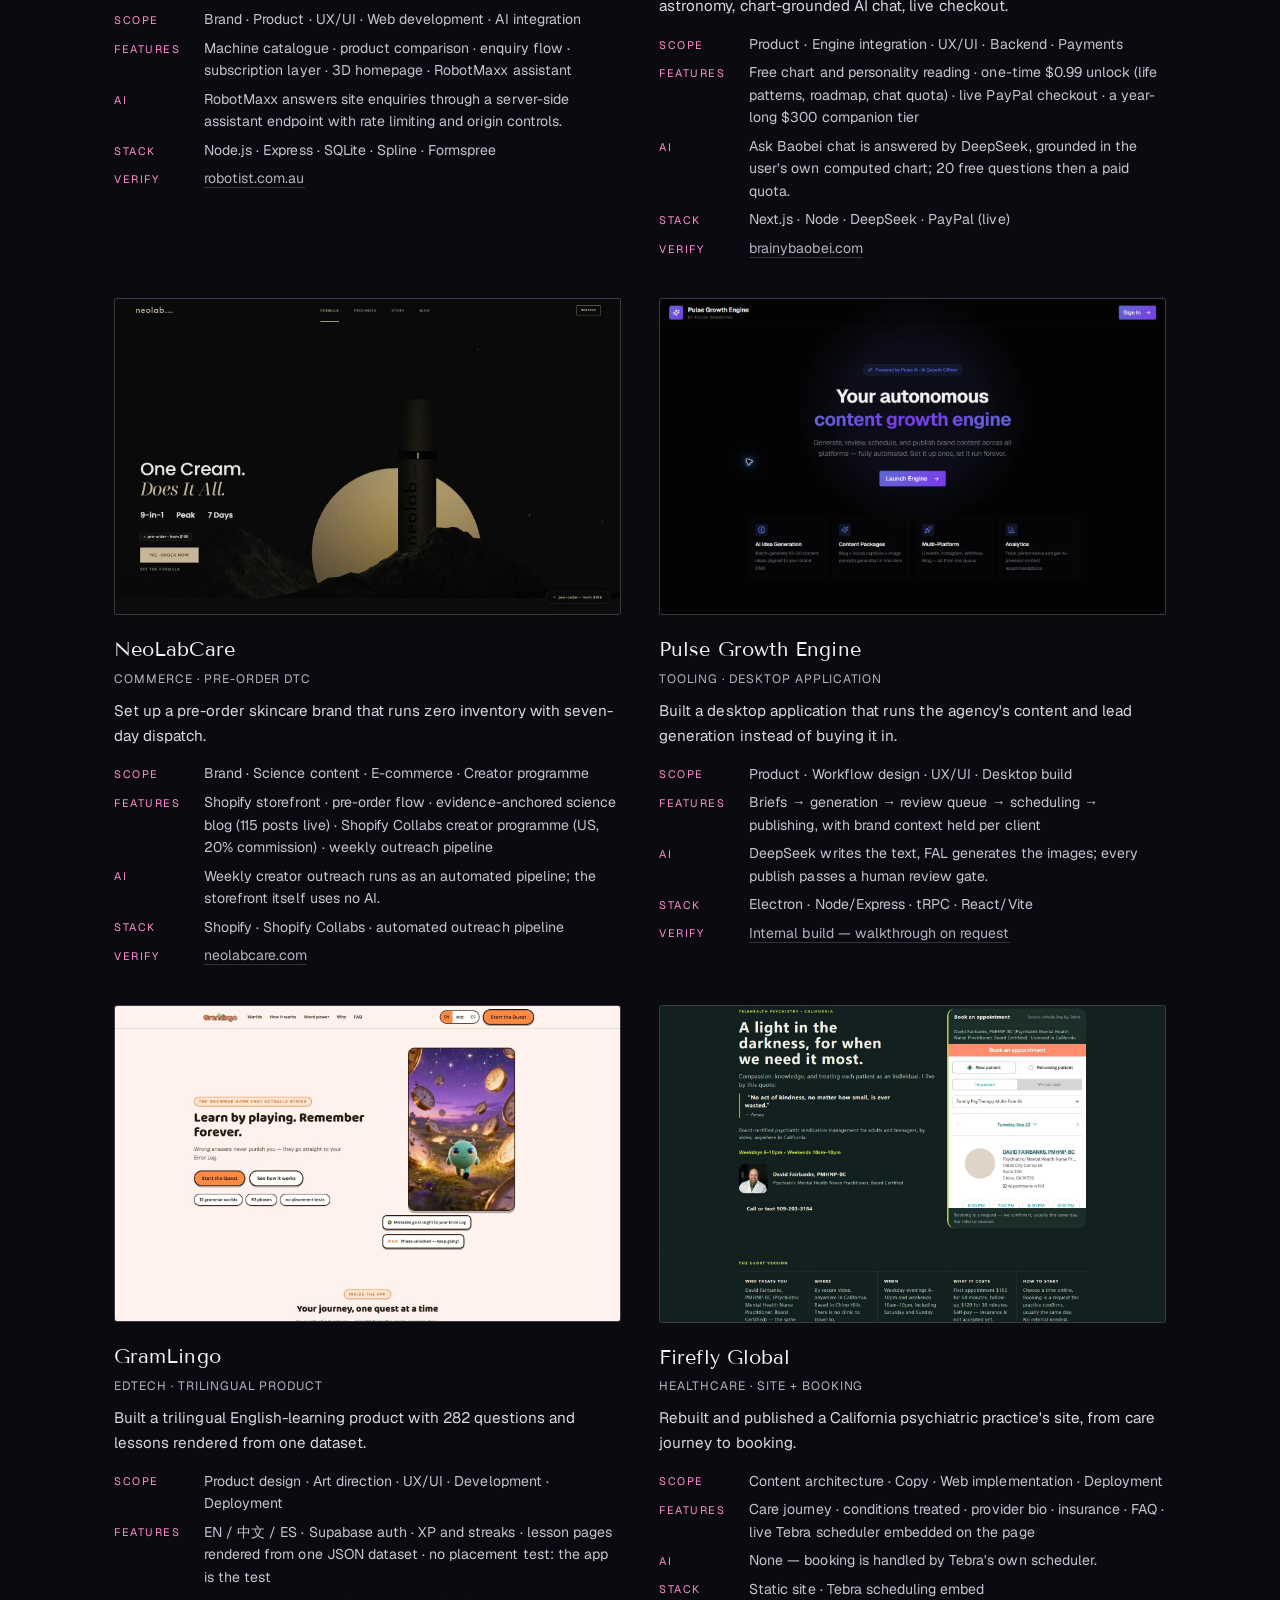
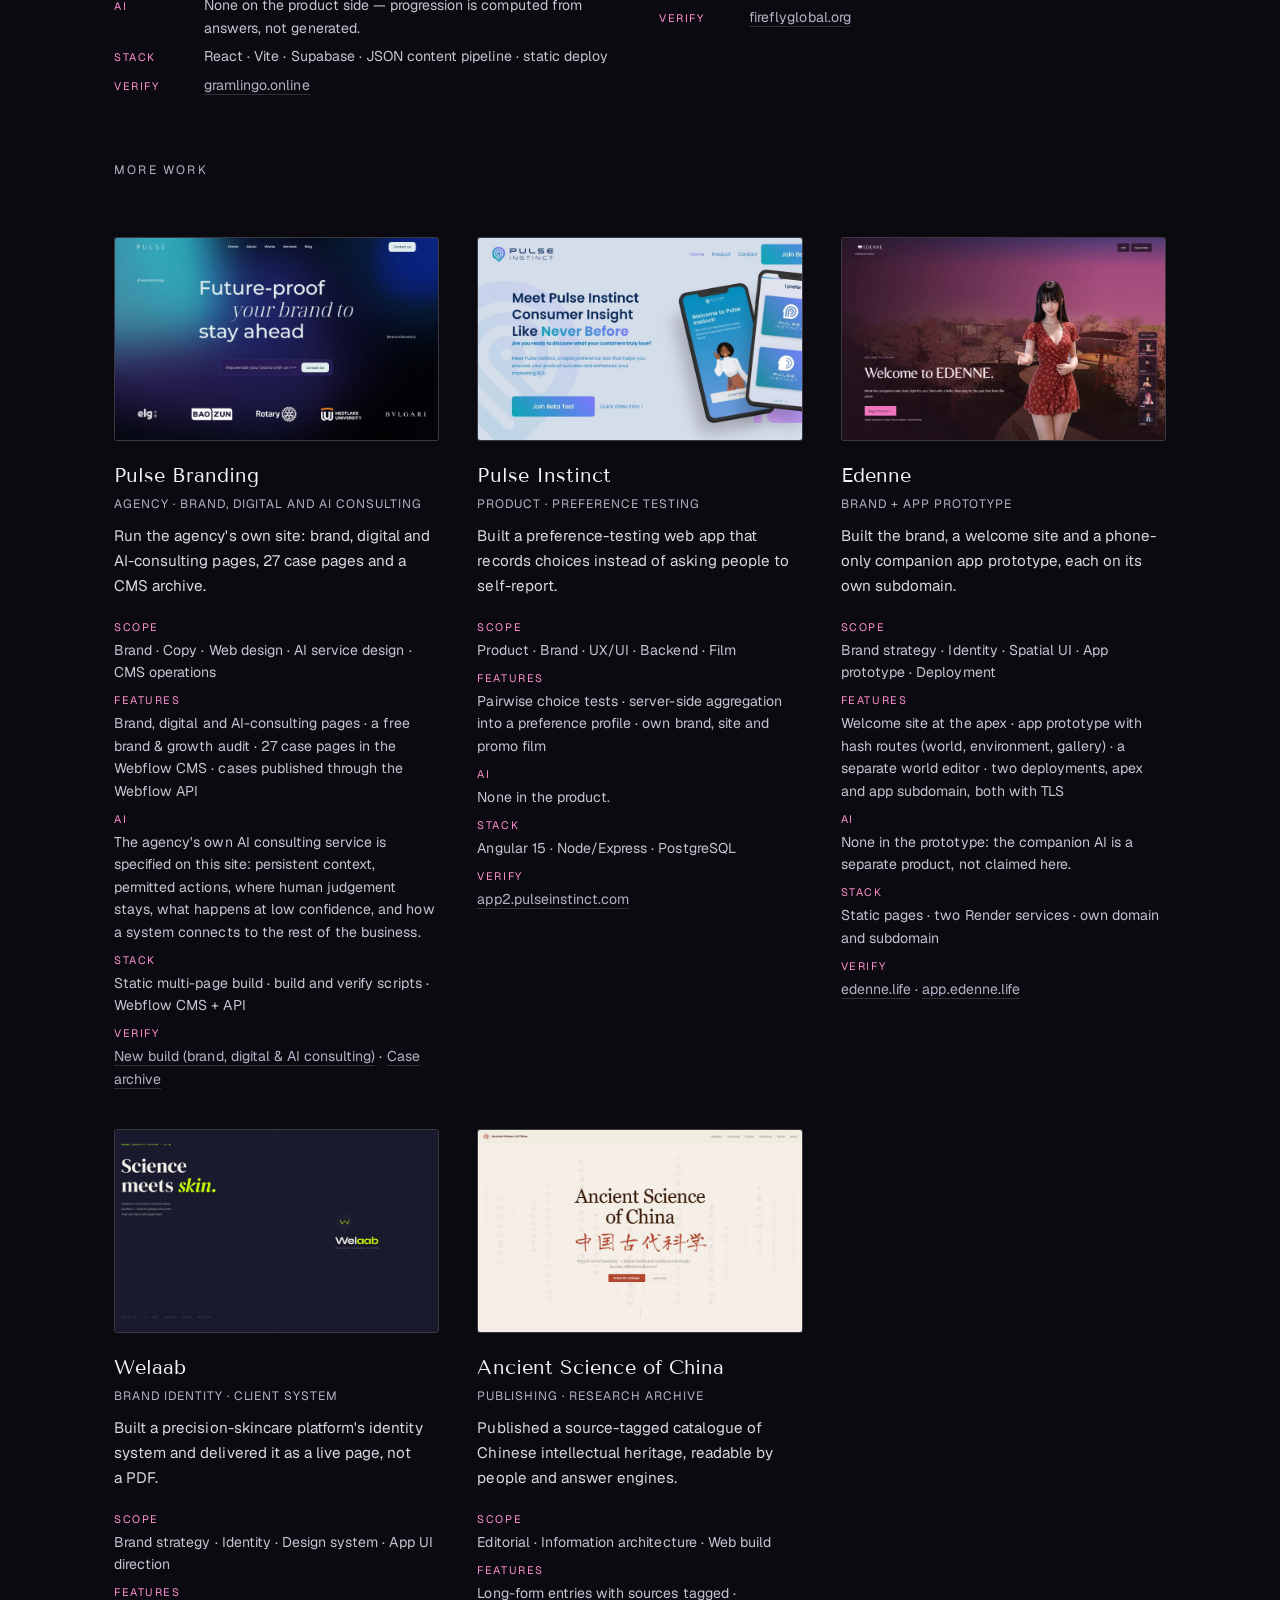
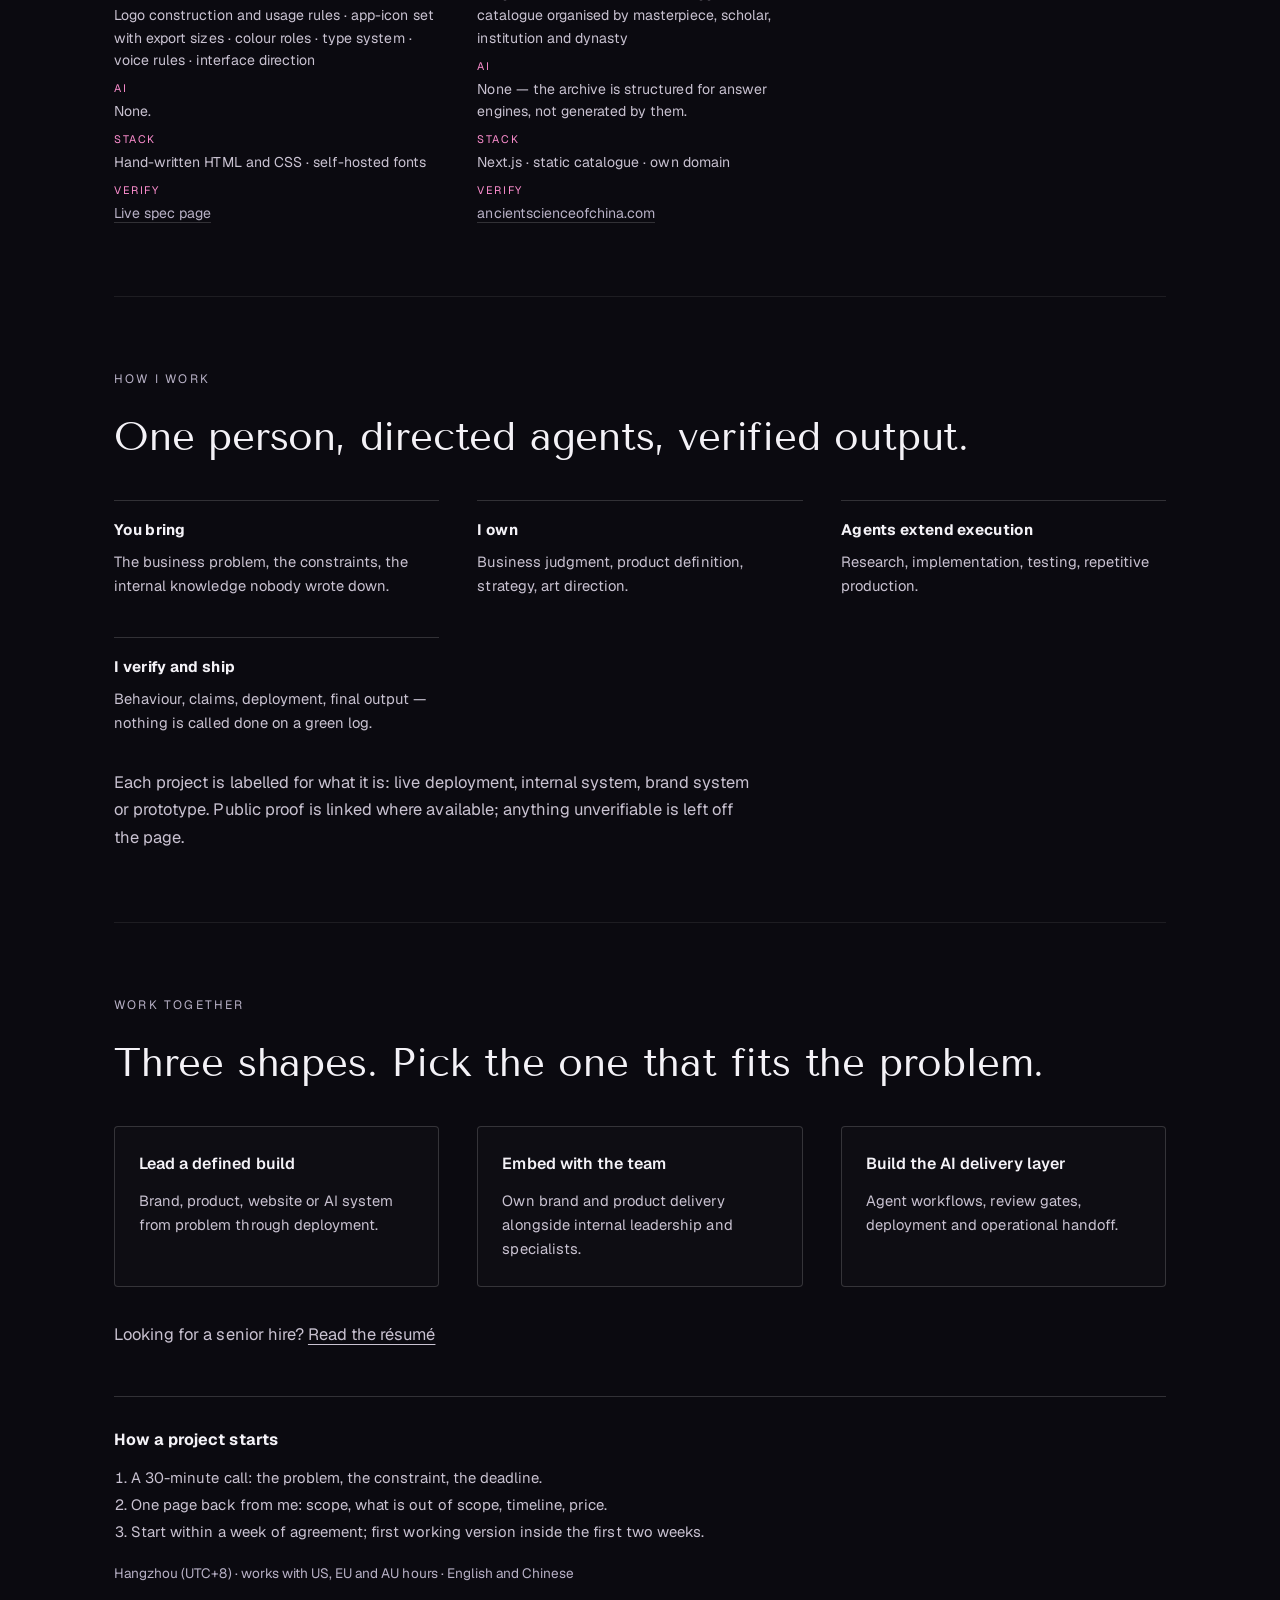
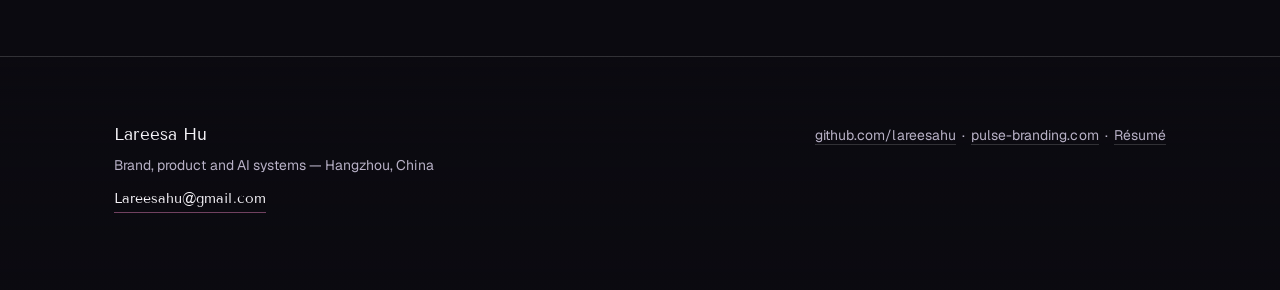
==== commit 1878d5a0: "fix: malformed HTML tag in BrainyBaobei AI section" ====
--- a/index.html
+++ b/index.html
@@ -486,7 +486,7 @@
           <dt data-en="Features" data-zh="系统 / 功能">Features</dt>
           <dd data-en="Free chart and personality reading · one-time $0.99 unlock (life patterns, roadmap, chat quota) · live PayPal checkout · a year-long $300 companion tier" data-zh="免费排盘与性格解读 · 0.99 美元一次性解锁（人生模式、路线图、问答额度）· 已上线 PayPal 支付 · 300 美元全年陪伴套餐">Free chart and personality reading · one-time $0.99 unlock (life patterns, roadmap, chat quota) · live PayPal checkout · a year-long $300 companion tier</dd>
           <dt data-en="AI" data-zh="AI">AI</dt>
-          data-en="Ask Baobei chat is answered by DeepSeek, grounded in the user’s own computed chart; 20 free questions then a paid quota." data-zh="「问问宝宝」由 DeepSeek 回答，锚定用户自己算出的命盘，免费 20 问后进入付费额度；解读正文是固定的，不由模型生成。">Ask Baobei chat is answered by DeepSeek, grounded in the user's own computed chart, 20 free questions then a paid quota. </dd>
+          <dd data-en="Ask Baobei chat is answered by DeepSeek, grounded in the user’s own computed chart; 20 free questions then a paid quota." data-zh="「问问宝宝」由 DeepSeek 回答，锚定用户自己算出的命盘，免费 20 问后进入付费额度；解读正文是固定的，不由模型生成。">Ask Baobei chat is answered by DeepSeek, grounded in the user's own computed chart, 20 free questions then a paid quota.</dd>
           <dt data-en="Stack" data-zh="技术栈">Stack</dt>
           <dd data-en="Next.js · Node · DeepSeek · PayPal (live)" data-zh="Next.js · Node · DeepSeek · PayPal（正式环境）">Next.js · Node · DeepSeek · PayPal (live)</dd>
           <dt data-en="Verify" data-zh="可验证">Verify</dt>
